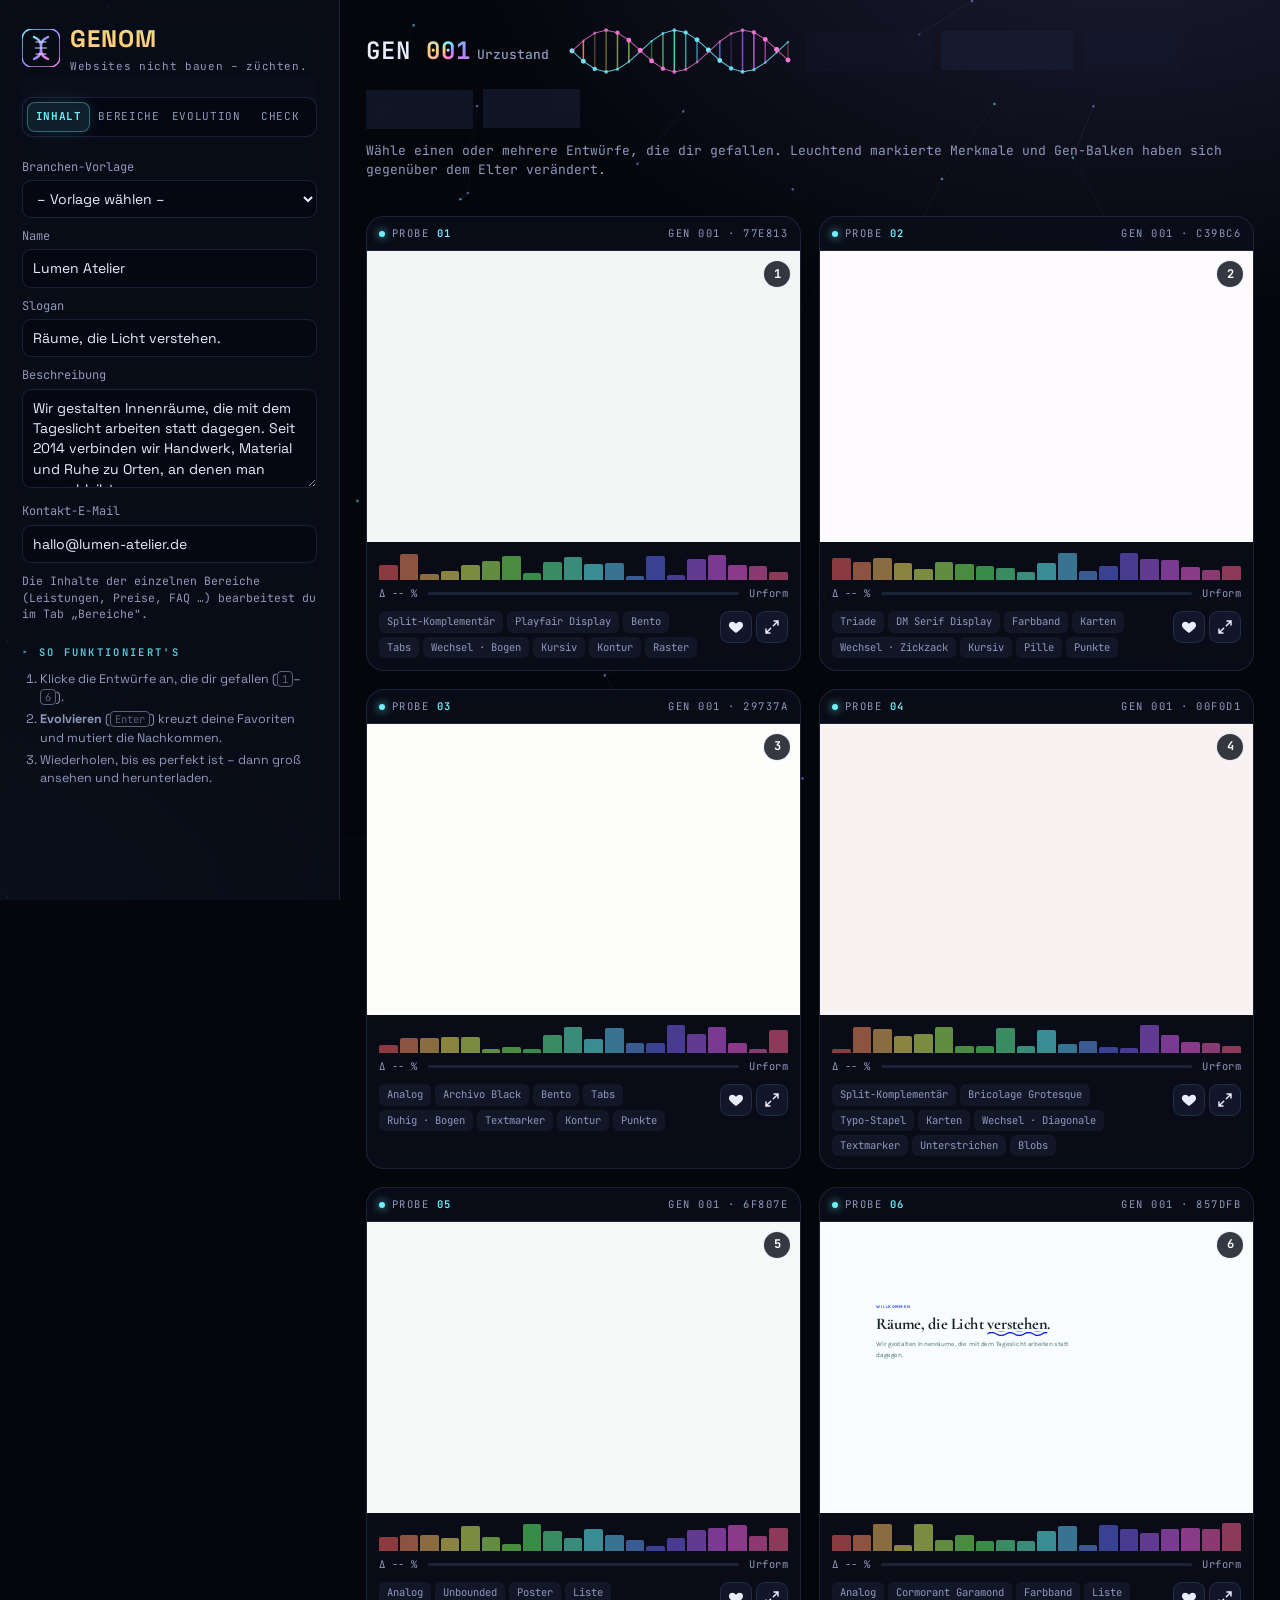
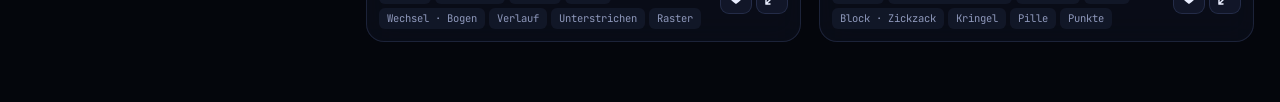
==== genom/index.html @ c1bbad28 "Futuristisches Gen-Labor und Hologramm-Layout - Builder: holografische Akzente, Glas-Flächen, Partik" ====
<!doctype html>
<html lang="de">
<head>
<meta charset="utf-8">
<meta name="viewport" content="width=device-width, initial-scale=1">
<title>Genom Website-Builder</title>
<meta name="description" content="Ein evolutionärer Website-Builder: Wähle aus, was dir gefällt – die nächste Generation entsteht durch Kreuzung und Mutation.">
<style>
  :root {
    --bg: #0e0f12; --panel: #16181d; --panel-2: #1d2027; --line: #2a2e37;
    --text: #eceef2; --muted: #9aa1ad; --accent: #7cf29c; --accent-ink: #0b1a10;
    --danger: #ff7b7b; --radius: 14px; color-scheme: dark;
    font-family: ui-sans-serif, system-ui, -apple-system, "Segoe UI", Roboto, sans-serif;
  }
  * { box-sizing: border-box; }
  html, body { margin: 0; height: 100%; }
  body { background: var(--bg); color: var(--text); font-size: 14px; line-height: 1.45; }
  button, input, textarea, select { font: inherit; color: inherit; }
  button { cursor: pointer; }
  :focus-visible { outline: 2px solid var(--accent); outline-offset: 2px; }

  .app { display: grid; grid-template-columns: 340px 1fr; min-height: 100vh; }
  aside { background: var(--panel); border-right: 1px solid var(--line); padding: 22px; display: flex; flex-direction: column; gap: 22px; position: sticky; top: 0; height: 100vh; overflow-y: auto; }
  main { padding: 22px 26px 60px; min-width: 0; }

  .brand { display: flex; align-items: center; gap: 10px; }
  .brand svg { flex: none; }
  .brand h1 { font-size: 20px; margin: 0; letter-spacing: -0.02em; }
  .brand p { margin: 2px 0 0; color: var(--muted); font-size: 12.5px; }

  .group h2 { font-size: 11px; text-transform: uppercase; letter-spacing: 0.12em; color: var(--muted); margin: 0 0 10px; font-weight: 600; }
  label.field { display: block; margin-bottom: 10px; }
  label.field span { display: block; font-size: 12px; color: var(--muted); margin-bottom: 4px; }
  input[type=text], input[type=email], textarea, select {
    width: 100%; background: var(--panel-2); border: 1px solid var(--line); border-radius: 9px; padding: 8px 10px; outline: none;
  }
  input[type=text]:focus, input[type=email]:focus, textarea:focus { border-color: var(--accent); }
  textarea { resize: vertical; min-height: 64px; }
  .hint { font-size: 11.5px; color: var(--muted); margin: 4px 0 0; }
  .tabs { display: grid; grid-template-columns: repeat(4, 1fr); gap: 4px; background: var(--panel-2); padding: 4px; border-radius: 11px; position: sticky; top: 0; z-index: 2; box-shadow: 0 -22px 0 var(--panel); }
  .tabs button { border: 0; background: transparent; border-radius: 8px; padding: 7px 4px; font-size: 12.5px; color: var(--muted); }
  .tabs button[aria-selected=true] { background: var(--bg); color: var(--text); font-weight: 650; }
  .panel { display: flex; flex-direction: column; gap: 22px; }
  .panel[hidden] { display: none; }
  .switch { display: flex; align-items: center; gap: 9px; cursor: pointer; font-size: 13.5px; }
  .switch input { appearance: none; width: 34px; height: 20px; border-radius: 999px; background: var(--line); position: relative; margin: 0; flex: none; cursor: pointer; transition: background .15s; }
  .switch input::after { content: ""; position: absolute; top: 3px; left: 3px; width: 14px; height: 14px; border-radius: 50%; background: var(--text); transition: transform .15s; }
  .switch input:checked { background: var(--accent); }
  .switch input:checked::after { transform: translateX(14px); background: var(--accent-ink); }
  .switch.big { margin-bottom: 6px; }
  .sec-row { background: var(--panel-2); border: 1px solid var(--line); border-radius: 12px; padding: 10px 12px; margin-bottom: 8px; }
  .sec-row.off { opacity: .6; }
  .sec-row.off .sec-fn, .sec-row.off details { display: none; }
  .sec-top { display: flex; align-items: center; justify-content: space-between; gap: 8px; }
  .sec-top span { font-weight: 600; }
  .sec-move { display: flex; gap: 4px; }
  .mini { width: 26px; height: 26px; border-radius: 7px; border: 1px solid var(--line); background: var(--panel); padding: 0; font-size: 12px; }
  .mini:disabled { opacity: .3; cursor: default; }
  .sec-fn { margin: 6px 0 0; color: var(--muted); font-size: 12px; }
  .sec-row details { margin-top: 8px; }
  .sec-row summary { cursor: pointer; font-size: 12.5px; color: var(--accent); }
  .sec-row textarea { margin-top: 8px; font-size: 12.5px; }
  .upload { position: relative; margin-top: 8px; font-size: 12.5px; }
  .upload input { position: absolute; inset: 0; opacity: 0; cursor: pointer; }
  .thumbs { display: grid; gap: 6px; margin-top: 8px; }
  .thumb { display: grid; grid-template-columns: 44px 1fr 26px; gap: 6px; align-items: center; }
  .thumb img { width: 44px; height: 34px; object-fit: cover; border-radius: 6px; }
  .thumb input { padding: 5px 8px !important; font-size: 12px; }
  .score { display: flex; align-items: center; gap: 12px; }
  .score b { font-size: 26px; letter-spacing: -0.03em; }
  .score .bar { flex: 1; height: 8px; background: var(--line); border-radius: 99px; overflow: hidden; }
  .score .bar i { display: block; height: 100%; background: var(--accent); border-radius: 99px; transition: width .3s; }
  #check ul { list-style: none; padding: 0; margin: 12px 0 0; display: grid; gap: 8px; }
  #check li { display: grid; grid-template-columns: 22px 1fr; gap: 8px; font-size: 12.5px; }
  #check li > span { width: 20px; height: 20px; border-radius: 50%; display: grid; place-items: center; font-weight: 700; font-size: 11px; }
  #check li.ok > span { background: rgba(124,242,156,.15); color: var(--accent); }
  #check li.bad > span { background: rgba(255,123,123,.15); color: var(--danger); }
  #check small { display: block; color: var(--muted); }
  .legal-box[hidden] { display: none; }
  .legal-status { font-size: 12.5px; border-radius: 9px; padding: 7px 10px; margin-bottom: 8px; }
  .legal-status.ok { background: rgba(124,242,156,.12); color: var(--accent); }
  .legal-status.warn { background: rgba(255,123,123,.12); color: var(--danger); }

  .locks { display: flex; flex-wrap: wrap; gap: 6px; }
  .chip-toggle { border: 1px solid var(--line); background: var(--panel-2); border-radius: 999px; padding: 5px 11px; font-size: 12.5px; display: inline-flex; gap: 6px; align-items: center; }
  .chip-toggle[aria-pressed=true] { background: var(--accent); color: var(--accent-ink); border-color: var(--accent); font-weight: 600; }

  .slider { display: flex; align-items: center; gap: 10px; }
  .slider input { flex: 1; accent-color: var(--accent); }
  .slider output { width: 40px; text-align: right; font-variant-numeric: tabular-nums; color: var(--muted); }

  .codebox { display: flex; gap: 6px; }
  .codebox input { font-family: ui-monospace, SFMono-Regular, Menlo, monospace; font-size: 12px; letter-spacing: 0.03em; }

  .btn { border: 1px solid var(--line); background: var(--panel-2); border-radius: 10px; padding: 8px 13px; display: inline-flex; align-items: center; gap: 7px; white-space: nowrap; }
  .btn:hover { border-color: #3a404c; }
  .btn:disabled { opacity: .45; cursor: not-allowed; }
  .btn.primary { background: var(--accent); color: var(--accent-ink); border-color: var(--accent); font-weight: 650; }
  .btn.primary:hover { filter: brightness(1.06); }
  .btn.danger { background: var(--danger); border-color: var(--danger); color: #2a0b0b; font-weight: 650; }
  kbd { font-family: ui-monospace, monospace; font-size: 10.5px; border: 1px solid currentColor; border-radius: 4px; padding: 0 4px; opacity: .6; }

  .toolbar { display: flex; flex-wrap: wrap; align-items: center; gap: 10px; margin-bottom: 14px; }
  .gen { font-size: 26px; font-weight: 700; letter-spacing: -0.03em; margin-right: 6px; }
  .gen small { font-size: 13px; color: var(--muted); font-weight: 500; letter-spacing: 0; margin-left: 6px; }
  .spacer { flex: 1; }
  .status { color: var(--muted); font-size: 13px; min-height: 20px; margin-bottom: 14px; }
  .status b { color: var(--text); }

  .lineage { display: flex; gap: 6px; align-items: center; overflow-x: auto; padding: 4px 2px 10px; margin-bottom: 8px; }
  .lineage .label { color: var(--muted); font-size: 12px; margin-right: 4px; white-space: nowrap; }
  .ancestor { flex: none; width: 34px; height: 34px; border-radius: 9px; border: 1px solid var(--line); padding: 0; position: relative; overflow: hidden; }
  .ancestor i { position: absolute; width: 16px; height: 16px; border-radius: 50%; right: 4px; bottom: 4px; }
  .ancestor span { position: absolute; left: 4px; top: 2px; font-size: 10px; font-weight: 700; }
  .ancestor:hover { transform: translateY(-1px); border-color: var(--accent); }

  .grid { display: grid; grid-template-columns: repeat(auto-fill, minmax(320px, 1fr)); gap: 18px; }
  .card { background: var(--panel); border: 1px solid var(--line); border-radius: var(--radius); overflow: hidden; transition: border-color .15s, box-shadow .15s, transform .15s; position: relative; }
  .card.selected { border-color: var(--accent); box-shadow: 0 0 0 2px var(--accent), 0 12px 30px -12px rgba(124,242,156,.35); }
  .card.elite::after { content: "Elter"; position: absolute; top: 10px; left: 10px; background: rgba(0,0,0,.7); color: #fff; font-size: 11px; padding: 2px 8px; border-radius: 999px; pointer-events: none; }
  .frame { position: relative; overflow: hidden; cursor: pointer; background: #fff; }
  .frame iframe { position: absolute; top: 0; left: 0; border: 0; width: 1280px; height: 860px; transform-origin: 0 0; pointer-events: none; }
  .frame .num { position: absolute; top: 10px; right: 10px; width: 26px; height: 26px; border-radius: 50%; background: rgba(0,0,0,.72); color: #fff; display: grid; place-items: center; font-size: 12px; font-weight: 700; }
  .card.selected .frame .num { background: var(--accent); color: var(--accent-ink); }
  .meta { padding: 10px 12px 12px; display: flex; gap: 8px; align-items: flex-start; }
  .tags { display: flex; flex-wrap: wrap; gap: 4px; flex: 1; }
  .tag { font-size: 11px; color: var(--muted); background: var(--panel-2); border-radius: 6px; padding: 2px 7px; }
  .tag.diff { color: var(--accent); }
  .card-actions { display: flex; gap: 4px; }
  .icon-btn { width: 32px; height: 32px; border-radius: 9px; border: 1px solid var(--line); background: var(--panel-2); display: grid; place-items: center; padding: 0; }
  .icon-btn:hover { border-color: #3a404c; }
  .icon-btn[aria-pressed=true] { background: var(--accent); border-color: var(--accent); color: var(--accent-ink); }

  /* Modal */
  dialog { border: 0; padding: 0; background: transparent; color: var(--text); max-width: none; max-height: none; width: 100vw; height: 100vh; }
  dialog::backdrop { background: rgba(5,6,8,.82); backdrop-filter: blur(4px); }
  .modal { display: flex; flex-direction: column; height: 100%; padding: 16px; gap: 12px; }
  .modal-bar { display: flex; flex-wrap: wrap; gap: 8px; align-items: center; }
  .modal-bar .title { font-weight: 650; margin-right: auto; }
  .modal-bar .title code { font-size: 12px; color: var(--muted); margin-left: 8px; }
  .stage { flex: 1; display: grid; place-items: center; min-height: 0; }
  .stage iframe { border: 0; background: #fff; border-radius: 12px; width: 100%; height: 100%; box-shadow: 0 30px 80px -20px rgba(0,0,0,.6); transition: width .3s; }
  .stage.mobile iframe { width: 390px; max-width: 100%; }
  .seg { display: inline-flex; border: 1px solid var(--line); border-radius: 10px; overflow: hidden; }
  .seg button { border: 0; background: var(--panel-2); padding: 8px 12px; }
  .seg button[aria-pressed=true] { background: var(--text); color: var(--bg); }

  .toast { max-width: calc(100vw - 32px); text-align: center; position: fixed; bottom: 22px; left: 50%; transform: translate(-50%, 20px); background: var(--text); color: var(--bg); padding: 10px 16px; border-radius: 10px; font-weight: 600; opacity: 0; transition: .25s; pointer-events: none; z-index: 99; }
  .toast.show { opacity: 1; transform: translate(-50%, 0); }

  .help { font-size: 12.5px; color: var(--muted); }
  .help ol { padding-left: 18px; margin: 0; }
  .help li { margin-bottom: 4px; }

  @media (max-width: 900px) {
    .app { grid-template-columns: 1fr; }
    aside { position: static; height: auto; border-right: 0; border-bottom: 1px solid var(--line); padding: 16px; }
    main { padding: 16px; }
    .grid { grid-template-columns: 1fr; }
  }
  @media (prefers-reduced-motion: reduce) { * { transition: none !important; } }

  /* ===== Futur-Ebene: das Gen-Labor ===== */
  @property --a { syntax: "<angle>"; inherits: false; initial-value: 0deg; }
  :root {
    --bg: #04060c; --panel: rgba(11,15,28,.74); --panel-2: rgba(26,33,56,.6); --line: rgba(140,168,255,.15);
    --text: #e9eeff; --muted: #8f99bc; --accent: #6ef0ff; --accent-ink: #021018; --danger: #ff6b8b;
    --glow: rgba(110,240,255,.35);
    --holo: conic-gradient(from var(--a), #6ef0ff, #9d8cff, #ff7ad9, #ffd27a, #6ef0ff);
    --mono: "JetBrains Mono", ui-monospace, SFMono-Regular, Menlo, monospace;
    font-family: "Space Grotesk", ui-sans-serif, system-ui, sans-serif;
  }
  @keyframes spinA { to { --a: 360deg; } }
  body { background: radial-gradient(1100px 700px at 88% -12%, rgba(157,140,255,.17), transparent 62%),
                     radial-gradient(900px 640px at -12% 112%, rgba(110,240,255,.11), transparent 60%), var(--bg);
         background-attachment: fixed; }
  #field { position: fixed; inset: 0; width: 100vw; height: 100vh; z-index: 0; pointer-events: none; }
  .app { position: relative; z-index: 1; }
  aside { background: var(--panel); -webkit-backdrop-filter: blur(18px) saturate(1.3); backdrop-filter: blur(18px) saturate(1.3); }
  .brand h1 { font-size: 24px; font-weight: 700; letter-spacing: .04em; text-transform: uppercase; background: var(--holo); -webkit-background-clip: text; background-clip: text; color: transparent; animation: spinA 8s linear infinite; }
  .brand p, .group h2, .hint, .status, label.field span { font-family: var(--mono); }
  .brand p { font-size: 11px; letter-spacing: .06em; }
  .group h2 { letter-spacing: .22em; font-size: 10.5px; color: var(--accent); opacity: .85; }
  .group h2::before { content: "▸ "; opacity: .7; }
  input[type=text], input[type=email], textarea, select { background: rgba(4,8,18,.55); border-color: var(--line); }
  input[type=text]:focus, input[type=email]:focus, textarea:focus, select:focus { border-color: var(--accent); box-shadow: 0 0 0 3px rgba(110,240,255,.14), 0 0 22px -8px var(--glow); }
  .tabs { background: rgba(4,8,18,.6); border: 1px solid var(--line); box-shadow: 0 -22px 0 rgba(11,15,28,.96); }
  .tabs button { font-family: var(--mono); font-size: 11px; letter-spacing: .06em; text-transform: uppercase; }
  .tabs button[aria-selected=true] { background: rgba(110,240,255,.1); color: var(--accent); box-shadow: inset 0 0 0 1px rgba(110,240,255,.35), 0 0 18px -6px var(--glow); }
  .btn { background: var(--panel-2); border-color: var(--line); -webkit-backdrop-filter: blur(8px); backdrop-filter: blur(8px); transition: border-color .2s, box-shadow .2s, transform .2s; }
  .btn:hover { border-color: rgba(110,240,255,.55); box-shadow: 0 0 0 1px rgba(110,240,255,.2), 0 0 26px -8px var(--glow); }
  .btn.primary { background: var(--holo); color: #050816; border-color: transparent; animation: spinA 5s linear infinite; box-shadow: 0 0 34px -8px rgba(157,140,255,.85); }
  .btn.primary:hover { transform: translateY(-1px); filter: none; }
  .btn.primary:disabled { animation: none; background: var(--panel-2); color: var(--muted); box-shadow: none; border-color: var(--line); }
  .switch input:checked { background: var(--accent); box-shadow: 0 0 14px -2px var(--glow); }
  .sec-row, .chip-toggle { background: rgba(26,33,56,.45); }
  .chip-toggle[aria-pressed=true] { box-shadow: 0 0 18px -6px var(--glow); }
  .slider input { accent-color: var(--accent); }

  .gen { font-family: var(--mono); font-weight: 600; font-size: 24px; letter-spacing: .04em; text-transform: uppercase; }
  .gen b { background: var(--holo); -webkit-background-clip: text; background-clip: text; color: transparent; animation: spinA 6s linear infinite; }
  .gen small { font-family: var(--mono); text-transform: none; letter-spacing: 0; }
  .helix { width: 230px; height: 58px; display: block; flex: none; }
  .lineage { background: linear-gradient(var(--line), var(--line)) 0 21px / 100% 1px no-repeat; }
  .lineage .label { font-family: var(--mono); text-transform: uppercase; letter-spacing: .14em; font-size: 10.5px; background: var(--bg); padding-right: 6px; }
  .ancestor { border-radius: 50%; width: 30px; height: 30px; box-shadow: 0 0 0 3px var(--bg), 0 0 0 4px var(--line); }
  .ancestor:hover { box-shadow: 0 0 0 3px var(--bg), 0 0 0 4px var(--accent), 0 0 18px var(--glow); }
  .ancestor span { font-family: var(--mono); }

  .card { background: var(--panel); -webkit-backdrop-filter: blur(14px); backdrop-filter: blur(14px); border-radius: 18px; transition: transform .25s, box-shadow .25s, border-color .25s; overflow: visible; }
  .card:hover { transform: translateY(-3px); border-color: rgba(110,240,255,.3); box-shadow: 0 22px 50px -26px var(--glow); }
  .card.selected { border-color: transparent; box-shadow: 0 0 46px -12px rgba(157,140,255,.75); }
  .card.selected::before { content: ""; position: absolute; inset: -1px; border-radius: inherit; padding: 2px; background: var(--holo);
    -webkit-mask: linear-gradient(#000 0 0) content-box, linear-gradient(#000 0 0); -webkit-mask-composite: xor; mask-composite: exclude;
    animation: spinA 3.5s linear infinite; pointer-events: none; z-index: 4; }
  .card.elite::after { top: 44px; font-family: var(--mono); font-size: 10px; letter-spacing: .12em; text-transform: uppercase; background: rgba(4,8,18,.8); border: 1px solid var(--line); }
  .probe { display: flex; justify-content: space-between; align-items: center; font-family: var(--mono); font-size: 10.5px; letter-spacing: .14em; text-transform: uppercase; color: var(--muted); padding: 9px 12px; border-bottom: 1px solid var(--line); }
  .probe b { color: var(--accent); font-weight: 600; }
  .probe .live-dot { width: 6px; height: 6px; border-radius: 50%; background: var(--accent); display: inline-block; margin-right: 7px; box-shadow: 0 0 8px var(--accent); animation: pulse 2s ease-in-out infinite; }
  @keyframes pulse { 50% { opacity: .25; } }
  .frame .num { font-family: var(--mono); background: rgba(4,8,18,.8); box-shadow: 0 0 0 1px var(--line); }
  .card.selected .frame .num { background: var(--holo); animation: spinA 3s linear infinite; color: #050816; }
  .dna { display: flex; align-items: flex-end; gap: 2px; height: 28px; padding: 0 12px; margin-top: 10px; }
  .dna i { flex: 1; height: calc(14% + var(--v) * 86%); border-radius: 2px 2px 0 0; background: hsl(var(--h) 92% 68%); opacity: .55; transition: height .6s cubic-bezier(.2,.7,.2,1), opacity .3s; }
  .dna i.mut { opacity: 1; box-shadow: 0 0 10px hsl(var(--h) 92% 68%); }
  .card:hover .dna i { opacity: .9; }
  .delta { font-family: var(--mono); font-size: 10.5px; letter-spacing: .04em; color: var(--muted); padding: 6px 12px 0; display: flex; gap: 10px; align-items: center; }
  .delta .m { flex: 1; height: 3px; background: var(--line); border-radius: 2px; overflow: hidden; }
  .delta .m i { display: block; height: 100%; width: var(--w); background: var(--holo); animation: spinA 4s linear infinite; }
  .tag { background: rgba(140,168,255,.07); font-family: var(--mono); font-size: 10.5px; border: 1px solid transparent; }
  .tag.diff { color: var(--accent); background: rgba(110,240,255,.08); border-color: rgba(110,240,255,.3); }
  .icon-btn { background: rgba(26,33,56,.55); }
  .icon-btn[aria-pressed=true] { background: var(--holo); color: #050816; border-color: transparent; animation: spinA 4s linear infinite; }
  .card.scan .frame::after { content: ""; position: absolute; left: 0; right: 0; height: 45%; top: -45%; z-index: 2; pointer-events: none;
    background: linear-gradient(180deg, transparent, rgba(110,240,255,.16) 70%, rgba(190,250,255,.95) 97%, transparent);
    animation: scanline 1.15s cubic-bezier(.55,0,.3,1) both; animation-delay: var(--d, 0s); }
  .card.scan .frame iframe { animation: materialize 1.15s ease both; animation-delay: var(--d, 0s); }
  @keyframes scanline { to { top: 100%; } }
  @keyframes materialize { from { filter: blur(10px) saturate(0) brightness(1.8) hue-rotate(60deg); opacity: .15; } }
  dialog::backdrop { background: rgba(2,4,10,.82); -webkit-backdrop-filter: blur(10px); backdrop-filter: blur(10px); }
  .modal-bar .title { font-family: var(--mono); text-transform: uppercase; letter-spacing: .1em; font-size: 12.5px; }
  .stage iframe { box-shadow: 0 0 0 1px var(--line), 0 40px 120px -30px rgba(157,140,255,.55); }
  .legal-status.ok, #check li.ok > span { background: rgba(110,240,255,.1); color: var(--accent); }
  .legal-status.warn, #check li.bad > span { background: rgba(255,107,139,.12); color: var(--danger); }
  .score b { font-family: var(--mono); }
  .score .bar i { background: var(--holo); animation: spinA 4s linear infinite; }
  .toast { background: rgba(10,14,26,.92); color: var(--text); border: 1px solid rgba(110,240,255,.35); box-shadow: 0 0 30px -8px var(--glow); font-family: var(--mono); font-size: 12.5px; font-weight: 500; }
  kbd { font-family: var(--mono); }
  @media (max-width: 900px) { .helix { display: none; } }
  @media (prefers-reduced-motion: reduce) { *, *::before, *::after { animation: none !important; } }
</style>
<link rel="preconnect" href="https://fonts.googleapis.com"><link rel="preconnect" href="https://fonts.gstatic.com" crossorigin>
<link rel="stylesheet" href="https://fonts.googleapis.com/css2?family=JetBrains+Mono:wght@400;600&family=Space+Grotesk:wght@400;500;600;700&display=swap">
</head>
<body>
<canvas id="field" aria-hidden="true"></canvas>
<div class="app">
  <aside>
    <div class="brand">
      <svg width="38" height="38" viewBox="0 0 38 38" aria-hidden="true">
        <defs><linearGradient id="lg" x1="0" y1="0" x2="1" y2="1"><stop offset="0" stop-color="#6ef0ff"/><stop offset=".5" stop-color="#9d8cff"/><stop offset="1" stop-color="#ff7ad9"/></linearGradient></defs>
        <rect width="38" height="38" rx="10" fill="#070b16" stroke="url(#lg)" stroke-width="1.5"/>
        <path d="M12 8c14 6 0 16 14 22M26 8c-14 6 0 16-14 22" stroke="url(#lg)" stroke-width="2.4" fill="none" stroke-linecap="round"/>
        <path d="M14 13h10M13.5 19h11M14 25h10" stroke="#e9eeff" stroke-opacity=".6" stroke-width="1.4" stroke-linecap="round"/>
      </svg>
      <div><h1>Genom</h1><p>Websites nicht bauen – züchten.</p></div>
    </div>

    <div class="tabs" id="tabs" role="tablist" aria-label="Einstellungen">
      <button role="tab" data-tab="inhalt" id="tab-inhalt" aria-controls="panel-inhalt">Inhalt</button>
      <button role="tab" data-tab="bereiche" id="tab-bereiche" aria-controls="panel-bereiche">Bereiche</button>
      <button role="tab" data-tab="evolution" id="tab-evolution" aria-controls="panel-evolution">Evolution</button>
      <button role="tab" data-tab="check" id="tab-check" aria-controls="panel-check">Check</button>
    </div>

    <section class="panel" role="tabpanel" id="panel-inhalt" aria-labelledby="tab-inhalt">
      <div class="group">
        <label class="field"><span>Branchen-Vorlage</span><select id="preset"><option value="">– Vorlage wählen –</option></select></label>
        <label class="field"><span>Name</span><input type="text" id="c-name"></label>
        <label class="field"><span>Slogan</span><input type="text" id="c-tagline"></label>
        <label class="field"><span>Beschreibung</span><textarea id="c-about" rows="4"></textarea></label>
        <label class="field"><span>Kontakt-E-Mail</span><input type="email" id="c-email"></label>
        <p class="hint">Die Inhalte der einzelnen Bereiche (Leistungen, Preise, FAQ …) bearbeitest du im Tab „Bereiche".</p>
      </div>
      <div class="group help">
        <h2>So funktioniert's</h2>
        <ol>
          <li>Klicke die Entwürfe an, die dir gefallen (<kbd>1</kbd>–<kbd>6</kbd>).</li>
          <li><b>Evolvieren</b> (<kbd>Enter</kbd>) kreuzt deine Favoriten und mutiert die Nachkommen.</li>
          <li>Wiederholen, bis es perfekt ist – dann groß ansehen und herunterladen.</li>
        </ol>
      </div>
    </section>

    <section class="panel" role="tabpanel" id="panel-bereiche" aria-labelledby="tab-bereiche" hidden>
      <p class="hint" style="margin:0 0 12px">Jeder Bereich kann etwas anderes. Schalte ihn ein, ändere die Reihenfolge und bearbeite den Inhalt.</p>
      <div id="sections"></div>
    </section>

    <section class="panel" role="tabpanel" id="panel-evolution" aria-labelledby="tab-evolution" hidden>
      <div class="group">
        <h2>Gene sperren</h2>
        <div class="locks" id="locks"></div>
        <p class="hint">Gesperrte Gene werden unverändert vom ersten Favoriten vererbt.</p>
      </div>
      <div class="group">
        <h2>Mutationsrate</h2>
        <div class="slider"><input type="range" id="rate" min="0.05" max="0.9" step="0.05" value="0.3" aria-label="Mutationsrate"><output id="rate-out">30%</output></div>
        <p class="hint">Niedrig = Feinschliff, hoch = wilde Experimente.</p>
      </div>
      <div class="group">
        <h2>Genom-Code</h2>
        <div class="codebox">
          <input type="text" id="code-in" placeholder="Genom-Code einfügen" spellcheck="false" aria-label="Genom-Code">
          <button class="btn" id="code-load">Laden</button>
        </div>
        <p class="hint">Jedes Design hat einen eindeutigen Code – teile ihn, und andere züchten von dort weiter.</p>
      </div>
    </section>

    <section class="panel" role="tabpanel" id="panel-check" aria-labelledby="tab-check" hidden>
      <div class="group">
        <h2>Website-Check</h2>
        <div id="check"></div>
      </div>
      <div class="group">
        <h2>Impressum &amp; Datenschutz</h2>
        <label class="switch big"><input type="checkbox" id="c-private"><span>Privates Projekt (ohne Impressum)</span></label>
        <p class="hint">Für Übungs-, Test- oder rein private Seiten. Impressum und Datenschutz werden dann nicht auf die Seite gesetzt.</p>
        <div class="legal-status" id="legal-status" role="status"></div>
        <div class="legal-box" id="legal-box">
          <label class="field"><span>Anbieter: Name bzw. Firma mit Rechtsform *</span><input type="text" id="l-name" placeholder="z. B. Lumen Atelier GmbH"></label>
          <label class="field"><span>Anschrift *</span><textarea id="l-address" rows="2" placeholder="Straße Nr.&#10;PLZ Ort"></textarea></label>
          <label class="field"><span>Vertreten durch (bei Firmen)</span><input type="text" id="l-rep" placeholder="z. B. Geschäftsführerin Anna Beispiel"></label>
          <label class="field"><span>Telefon</span><input type="text" id="l-phone"></label>
          <label class="field"><span>Registereintrag</span><input type="text" id="l-register" placeholder="z. B. Amtsgericht München, HRB 123456"></label>
          <label class="field"><span>USt-IdNr.</span><input type="text" id="l-vat" placeholder="z. B. DE123456789"></label>
          <label class="field"><span>Hosting-Anbieter</span><input type="text" id="l-host" placeholder="z. B. Netlify, Inc."></label>
          <p class="hint">Vorlage für eine einfache Website ohne Cookies und Tracking – keine Rechtsberatung.</p>
        </div>
      </div>
    </section>
  </aside>

  <main>
    <div class="toolbar">
      <div class="gen" id="gen-label">Generation 1</div>
      <canvas class="helix" id="helix" width="460" height="116" aria-hidden="true"></canvas>
      <button class="btn primary" id="evolve">Evolvieren <kbd>↵</kbd></button>
      <button class="btn" id="reroll">Neu würfeln <kbd>R</kbd></button>
      <button class="btn" id="undo">Zurück <kbd>Z</kbd></button>
      <span class="spacer"></span>
      <button class="btn" id="reset" title="Alles zurücksetzen und bei Generation 1 beginnen">Neu starten</button>
      <button class="btn" id="share">Link teilen</button>
    </div>
    <div class="status" id="status"></div>
    <div class="lineage" id="lineage" aria-label="Ahnenreihe"></div>
    <div class="grid" id="grid"></div>
  </main>
</div>

<dialog id="modal" aria-label="Vorschau">
  <div class="modal">
    <div class="modal-bar">
      <div class="title">Vorschau <code id="m-code"></code></div>
      <div class="seg" role="group" aria-label="Gerät">
        <button id="m-desktop" aria-pressed="true">Desktop</button>
        <button id="m-mobile" aria-pressed="false">Mobil</button>
      </div>
      <button class="btn" id="m-select">Als Favorit wählen</button>
      <button class="btn" id="m-copy">HTML kopieren</button>
      <button class="btn primary" id="m-export">Herunterladen</button>
      <button class="btn" id="m-close" aria-label="Schließen">✕</button>
    </div>
    <div class="stage" id="m-stage"><iframe id="m-frame" title="Website-Vorschau"></iframe></div>
  </div>
</dialog>
<div class="toast" id="toast" role="status" aria-live="polite"></div>

<script>
"use strict";

/* =========================================================================
   1. Zufall – deterministisch & reproduzierbar
   ========================================================================= */
function mulberry32(a) {
  return function () {
    a |= 0; a = (a + 0x6D2B79F5) | 0;
    let t = Math.imul(a ^ (a >>> 15), 1 | a);
    t = (t + Math.imul(t ^ (t >>> 7), 61 | t)) ^ t;
    return ((t ^ (t >>> 14)) >>> 0) / 4294967296;
  };
}
let rng = mulberry32((Date.now() ^ (Math.random() * 1e9)) >>> 0);
const gauss = () => { let u = 0, v = 0; while (!u) u = rng(); while (!v) v = rng(); return Math.sqrt(-2 * Math.log(u)) * Math.cos(2 * Math.PI * v); };
const hashGenes = g => g.reduce((h, x) => Math.imul(h ^ x, 16777619) >>> 0, 2166136261);

/* =========================================================================
   2. Das Genom – 16 Gene, je ein Byte (0–255)
   ========================================================================= */
const GENES = ["hue", "harmony", "saturation", "mode", "fonts", "scale", "radius", "density",
               "hero", "features", "button", "deco", "nav", "weight", "shift", "width",
               "divider", "headline", "rhythm", "motion"];
const G = Object.fromEntries(GENES.map((n, i) => [n, i]));
const GROUPS = [
  { id: "farbe",  label: "Farben",  genes: ["hue", "harmony", "saturation", "mode", "shift"] },
  { id: "schrift",label: "Schrift", genes: ["fonts", "scale", "weight", "headline"] },
  { id: "form",   label: "Form",    genes: ["radius", "density", "button", "width"] },
  { id: "layout", label: "Layout",  genes: ["hero", "features", "nav", "rhythm"] },
  { id: "deko",   label: "Deko",    genes: ["deco", "divider", "motion"] },
];
const CIRCULAR = new Set([G.hue]);
const randomGenome = () => GENES.map(() => Math.floor(rng() * 256));
const pick = (list, byte) => list[Math.min(list.length - 1, Math.floor(byte / 256 * list.length))];
const toCode = g => g.map(x => x.toString(16).padStart(2, "0")).join("");
/** Ältere Genome (16 Gene) bekommen für die neuen Gene neutrale Werte. */
const padGenome = g => g.length < GENES.length ? g.concat(Array(GENES.length - g.length).fill(0)) : g;
const fromCode = s => {
  s = String(s).trim().toLowerCase().replace(/^#/, "");
  if (!/^[0-9a-f]{32}([0-9a-f]{8})?$/.test(s)) return null;
  return padGenome(s.match(/../g).map(h => parseInt(h, 16)));
};

/* =========================================================================
   3. Farbe – mit garantiertem WCAG-Kontrast
   ========================================================================= */
function hslToRgb(h, s, l) {
  h = ((h % 360) + 360) % 360; s /= 100; l /= 100;
  const k = n => (n + h / 30) % 12, a = s * Math.min(l, 1 - l);
  const f = n => l - a * Math.max(-1, Math.min(k(n) - 3, Math.min(9 - k(n), 1)));
  return [f(0), f(8), f(4)].map(x => Math.round(x * 255));
}
const hex = rgb => "#" + rgb.map(x => x.toString(16).padStart(2, "0")).join("");
function lum([r, g, b]) {
  const c = v => { v /= 255; return v <= 0.03928 ? v / 12.92 : ((v + 0.055) / 1.055) ** 2.4; };
  return 0.2126 * c(r) + 0.7152 * c(g) + 0.0722 * c(b);
}
const contrast = (a, b) => { const x = lum(a), y = lum(b); return (Math.max(x, y) + 0.05) / (Math.min(x, y) + 0.05); };
/** Verschiebt die Helligkeit, bis der Kontrast gegen `against` mindestens `min` beträgt. */
function ensure(h, s, l, against, min) {
  const dir = lum(against) > 0.18 ? -1 : 1;
  for (let i = 0; i < 100; i++) {
    const rgb = hslToRgb(h, s, l);
    if (contrast(rgb, against) >= min || l <= 0 || l >= 100) return { rgb, l };
    l += dir;
  }
  return { rgb: hslToRgb(h, s, l), l };
}

/* =========================================================================
   4. Typografie
   ========================================================================= */
const FONTS = [
  { d: "Fraunces", dq: "Fraunces:wght@400;700;900", dw: [400, 700, 900], b: "Inter", bq: "Inter:wght@400;600", serif: true },
  { d: "Space Grotesk", dq: "Space+Grotesk:wght@400;700", dw: [400, 700], b: "Inter", bq: "Inter:wght@400;600" },
  { d: "DM Serif Display", dq: "DM+Serif+Display", dw: [400], b: "DM Sans", bq: "DM+Sans:wght@400;600", serif: true },
  { d: "Syne", dq: "Syne:wght@400;700;800", dw: [400, 700, 800], b: "Manrope", bq: "Manrope:wght@400;600" },
  { d: "Playfair Display", dq: "Playfair+Display:wght@400;700;900", dw: [400, 700, 900], b: "Source Sans 3", bq: "Source+Sans+3:wght@400;600", serif: true },
  { d: "Archivo Black", dq: "Archivo+Black", dw: [400], b: "Archivo", bq: "Archivo:wght@400;600" },
  { d: "Bricolage Grotesque", dq: "Bricolage+Grotesque:wght@400;700;800", dw: [400, 700, 800], b: "Figtree", bq: "Figtree:wght@400;600" },
  { d: "Instrument Serif", dq: "Instrument+Serif", dw: [400], b: "Inter Tight", bq: "Inter+Tight:wght@400;600", serif: true },
  { d: "Unbounded", dq: "Unbounded:wght@400;700;900", dw: [400, 700, 900], b: "Outfit", bq: "Outfit:wght@400;600" },
  { d: "Cormorant Garamond", dq: "Cormorant+Garamond:wght@400;700", dw: [400, 700], b: "Karla", bq: "Karla:wght@400;600", serif: true },
];

/* =========================================================================
   5. Dekodierung: Genom → Phänotyp (konkrete Design-Entscheidungen)
   ========================================================================= */
const HARMONIES = [["Monochrom", 0], ["Komplementär", 180], ["Analog", 38], ["Triade", 120], ["Split-Komplementär", 150]];
const HEROES = ["Zentriert", "Geteilt", "Riesentitel", "Farbband", "Magazin", "Bento", "Poster", "Laufband", "Typo-Stapel", "Hologramm"];
const FEATS = ["Karten", "Liste", "Zickzack", "Bento", "Tabs"];
const DIVIDERS = ["Linie", "Welle", "Diagonale", "Zickzack", "Bogen"];
const HEADLINES = ["Schlicht", "Textmarker", "Kursiv", "Kontur", "Kringel", "Verlauf"];
const RHYTHMS = ["Ruhig", "Wechsel", "Kontrast", "Block"];
const MOTIONS = ["Aufsteigen", "Einblenden", "Seitlich", "Zoom", "Vorhang"];
const idx = (list, byte) => Math.min(list.length - 1, Math.floor(byte / 256 * list.length));
const BUTTONS = ["Gefüllt", "Kontur", "Pille", "Unterstrichen"];
const DECOS = ["Ohne", "Blobs", "Raster", "Verlauf", "Punkte"];
const NAVS = ["Klassisch", "Zentriert", "Minimal"];

function decode(g) {
  const u = i => g[i] / 255;
  const hue = u(G.hue) * 360;
  const [harmonyName, offset] = pick(HARMONIES, g[G.harmony]);
  const aHue = hue + offset + (u(G.shift) - 0.5) * 30;
  const sat = 18 + u(G.saturation) * 72;
  const dark = g[G.mode] > 168;

  const bgL = dark ? 7 + u(G.shift) * 5 : 96 + u(G.shift) * 3;
  const bg = hslToRgb(hue, sat * (dark ? 0.35 : 0.45), bgL);
  const surface = hslToRgb(hue, sat * (dark ? 0.35 : 0.5), dark ? bgL + 6 : bgL - 5);
  const text = ensure(hue, Math.min(sat, 30), dark ? 93 : 11, bg, 12).rgb;
  const muted = ensure(hue, Math.min(sat, 22), dark ? 72 : 40, surface, 4.6).rgb;
  // Akzent: UI-Kontrast ≥ 3:1 gegen Hintergrund
  let acc = ensure(aHue, Math.max(sat, 45), dark ? 62 : 48, bg, 3.1);
  // Schrift auf Akzent ≥ 4.5:1 – Weiß oder Fast-Schwarz, notfalls Akzent nachdunkeln
  const ink = dark ? hslToRgb(hue, 30, 8) : [255, 255, 255];
  const white = [255, 255, 255], black = hslToRgb(hue, 30, 8);
  let onAccent = contrast(acc.rgb, white) >= contrast(acc.rgb, black) ? white : black;
  for (let l = acc.l; contrast(acc.rgb, onAccent) < 4.5 && l > 0 && l < 100; ) {
    l += onAccent === white ? -1 : 1; acc = { rgb: hslToRgb(aHue, Math.max(sat, 45), l), l };
  }
  const accentText = ensure(aHue, Math.max(sat, 45), acc.l, bg, 4.6).rgb; // Akzent als Fließtext
  const line = hslToRgb(hue, sat * 0.3, dark ? bgL + 14 : bgL - 13);
  const tint = hslToRgb(aHue, Math.max(sat, 40), dark ? 22 : 88);
  // Invertierte Palette für Kontrast-Bänder (Hintergrund = Textfarbe)
  const invSurface = hslToRgb(hue, Math.min(sat, 30), dark ? 84 : 17);
  const invMuted = ensure(hue, Math.min(sat, 22), dark ? 36 : 72, invSurface, 4.6).rgb;
  const invAt = ensure(aHue, Math.max(sat, 45), acc.l, text, 4.6).rgb;
  const invLine = hslToRgb(hue, sat * 0.3, dark ? 76 : 26);
  const invTint = hslToRgb(aHue, Math.max(sat, 40), dark ? 80 : 24);

  const font = pick(FONTS, g[G.fonts]);
  const weight = font.dw[Math.min(font.dw.length - 1, Math.floor(u(G.weight) * font.dw.length))];
  const ratio = 1.18 + u(G.scale) * 0.42;
  const radius = Math.round(Math.pow(u(G.radius), 1.4) * 30);

  return {
    harmonyName, dark, font, weight, ratio, radius,
    tracking: font.serif ? -0.01 : -0.035 + u(G.weight) * 0.03,
    pad: Math.round(56 + u(G.density) * 80),
    maxw: Math.round(940 + u(G.width) * 300),
    hero: idx(HEROES, g[G.hero]),
    feats: idx(FEATS, g[G.features]),
    divider: idx(DIVIDERS, g[G.divider]),
    headline: idx(HEADLINES, g[G.headline]),
    rhythm: idx(RHYTHMS, g[G.rhythm]),
    motion: idx(MOTIONS, g[G.motion]),
    button: g[G.button] >> 6,
    deco: Math.min(4, Math.floor(g[G.deco] / 256 * 5)),
    nav: Math.min(2, Math.floor(g[G.nav] / 256 * 3)),
    c: { bg: hex(bg), surface: hex(surface), text: hex(text), muted: hex(muted), accent: hex(acc.rgb),
         onAccent: hex(onAccent), accentText: hex(accentText), line: hex(line), tint: hex(tint), ink: hex(ink) },
    inv: { surface: hex(invSurface), muted: hex(invMuted), at: hex(invAt), line: hex(invLine), tint: hex(invTint) },
  };
}

function describe(g) {
  const d = decode(g);
  return {
    farbe: `${d.harmonyName}${d.dark ? " · Dunkel" : ""}`,
    schrift: d.font.d,
    layout: HEROES[d.hero],
    leistungen: FEATS[d.feats],
    rhythmus: `${RHYTHMS[d.rhythm]} · ${DIVIDERS[d.divider]}`,
    titel: HEADLINES[d.headline],
    form: BUTTONS[d.button],
    deko: DECOS[d.deco],
  };
}

/* =========================================================================
   6. Generative Illustration – jedes Genom bekommt ein eigenes Kunstwerk
   ========================================================================= */
function artwork(g, d, salt = 0, w = 600, h = 480) {
  const r = mulberry32(hashGenes(g) + salt * 7919);
  const cols = 4, rows = 3, cw = w / cols, ch = h / rows;
  const palette = [d.c.accent, d.c.text, d.c.tint, d.c.accent, d.c.bg];
  let s = `<svg viewBox="0 0 ${w} ${h}" xmlns="http://www.w3.org/2000/svg" role="img" aria-label="Abstrakte Illustration" preserveAspectRatio="xMidYMid slice"><rect width="${w}" height="${h}" fill="${d.c.surface}"/>`;
  for (let y = 0; y < rows; y++) for (let x = 0; x < cols; x++) {
    if (r() < 0.28) continue;
    const X = x * cw, Y = y * ch, f = palette[Math.floor(r() * palette.length)], t = Math.floor(r() * 5);
    const rot = Math.floor(r() * 4) * 90, cx = X + cw / 2, cy = Y + ch / 2;
    if (t === 0) s += `<circle cx="${cx}" cy="${cy}" r="${Math.min(cw, ch) * 0.42}" fill="${f}"/>`;
    else if (t === 1) s += `<path d="M${X} ${Y + ch}A${cw} ${ch} 0 0 1 ${X + cw} ${Y}L${X + cw} ${Y + ch}Z" fill="${f}" transform="rotate(${rot} ${cx} ${cy})"/>`;
    else if (t === 2) s += `<rect x="${X + cw * 0.12}" y="${Y + ch * 0.12}" width="${cw * 0.76}" height="${ch * 0.76}" rx="${d.radius}" fill="${f}"/>`;
    else if (t === 3) { for (let i = 0; i < 4; i++) s += `<rect x="${X}" y="${Y + i * ch / 4}" width="${cw}" height="${ch / 9}" fill="${f}" transform="rotate(${rot} ${cx} ${cy})"/>`; }
    else s += `<path d="M${X} ${Y}L${X + cw} ${Y}L${X} ${Y + ch}Z" fill="${f}" transform="rotate(${rot} ${cx} ${cy})"/>`;
  }
  return s + `</svg>`;
}

/* =========================================================================
   7. Renderer: Phänotyp + Inhalt → vollständige, eigenständige HTML-Seite
   ========================================================================= */
const esc = s => String(s ?? "").replace(/[&<>"']/g, ch => ({ "&": "&amp;", "<": "&lt;", ">": "&gt;", '"': "&quot;", "'": "&#39;" }[ch]));

function parseFeatures(txt) {
  const items = String(txt).split("\n").map(l => l.trim()).filter(Boolean).slice(0, 6).map(l => {
    const i = l.indexOf(":");
    return i > 0 ? { t: l.slice(0, i).trim(), d: l.slice(i + 1).trim() } : { t: l, d: "" };
  });
  return items.length ? items : [{ t: "Leistung", d: "Beschreibe hier, was du anbietest." }];
}

/* ---- Impressum (§ 5 DDG) & Datenschutzerklärung (DSGVO) ---- */
const LEGAL_REQUIRED = { legalName: "Anbieter (Name/Firma)", legalAddress: "Anschrift" };
const missingLegal = content => Object.entries(LEGAL_REQUIRED).filter(([k]) => !String(content[k] || "").trim()).map(([, l]) => l);

function legalHtml(content, hasForm = false) {
  const v = (k, label) => String(content[k] || "").trim()
    ? esc(content[k].trim()).replace(/\n/g, "<br>")
    : `<span class="missing">[${label} fehlt]</span>`;
  const opt = (k, prefix) => String(content[k] || "").trim() ? `<p>${prefix}${esc(content[k].trim()).replace(/\n/g, "<br>")}</p>` : "";
  const email = esc(content.email || "");
  const host = String(content.host || "").trim();
  const now = new Date().toLocaleDateString("de-DE", { month: "long", year: "numeric" });
  return `<section class="legal" id="impressum"><div class="wrap cols">
<h2>Impressum</h2>
<div>
<p><strong>Angaben gemäß § 5 DDG</strong><br>${v("legalName", "Name/Firma")}<br>${v("legalAddress", "Anschrift")}</p>
${opt("legalRep", "Vertreten durch: ")}
<h3>Kontakt</h3>
<p>${String(content.legalPhone || "").trim() ? `Telefon: ${esc(content.legalPhone.trim())}<br>` : ""}E-Mail: <a href="mailto:${email}">${email}</a></p>
${opt("legalRegister", "Registereintrag: ")}
${opt("legalVat", "Umsatzsteuer-Identifikationsnummer gemäß § 27a UStG: ")}
</div>
</div></section>
<section class="legal" id="datenschutz"><div class="wrap cols">
<h2>Datenschutz&shy;erklärung</h2>
<div>
<h3>1. Verantwortlicher</h3>
<p>${v("legalName", "Name/Firma")}<br>${v("legalAddress", "Anschrift")}<br>E-Mail: <a href="mailto:${email}">${email}</a></p>
<h3>2. Hosting und Server-Logfiles</h3>
<p>Diese Website wird ${host ? `bei ${esc(host)}` : "bei einem externen Dienstleister"} gehostet. Beim Aufruf der Seite werden technisch notwendige Daten in Server-Logfiles erfasst, insbesondere IP-Adresse, Datum und Uhrzeit des Zugriffs, aufgerufene Seite sowie Browser und Betriebssystem. Rechtsgrundlage ist Art. 6 Abs. 1 lit. f DSGVO; unser berechtigtes Interesse liegt im sicheren und stabilen Betrieb der Website.</p>
<h3>3. Keine Cookies, kein Tracking, keine Drittanbieter</h3>
<p>Diese Website setzt keine Cookies, verwendet keine Analyse- oder Tracking-Werkzeuge und lädt keine Inhalte von Drittanbietern. Die verwendeten Schriftarten sind direkt in die Seite eingebettet; beim Aufruf wird keine Verbindung zu Servern Dritter (z. B. Google) hergestellt.</p>
<h3>4. Kontakt per E-Mail${hasForm ? " und Kontaktformular" : ""}</h3>
${hasForm ? "<p>Das Kontaktformular sendet keine Daten an unseren Server. Es öffnet lediglich Ihr eigenes E-Mail-Programm mit einer vorausgefüllten Nachricht, die Sie selbst absenden.</p>" : ""}
<p>Wenn Sie uns per E-Mail kontaktieren, verarbeiten wir Ihre Angaben zur Bearbeitung Ihrer Anfrage. Rechtsgrundlage ist Art. 6 Abs. 1 lit. b DSGVO, sofern Ihre Anfrage mit einem Vertrag zusammenhängt, ansonsten Art. 6 Abs. 1 lit. f DSGVO. Wir löschen die Daten, sobald sie nicht mehr erforderlich sind und keine gesetzlichen Aufbewahrungspflichten entgegenstehen.</p>
<h3>5. Ihre Rechte</h3>
<p>Sie haben das Recht auf Auskunft (Art. 15 DSGVO), Berichtigung (Art. 16), Löschung (Art. 17), Einschränkung der Verarbeitung (Art. 18), Datenübertragbarkeit (Art. 20) und Widerspruch (Art. 21). Zudem können Sie sich bei einer Datenschutz-Aufsichtsbehörde beschweren (Art. 77 DSGVO).</p>
<p>Stand: ${now}</p>
</div>
</div></section>`;
}

/* =========================================================================
   7b. Bereiche – jeder Bereich kann etwas anderes
   ========================================================================= */
const SECTIONS = [
  { id: "leistungen", label: "Leistungen", nav: "Leistungen", on: true, field: "features", fn: "Karten, Liste oder Zickzack mit Illustrationen – das Genom entscheidet.", hint: "Eine pro Zeile: „Titel: Text“" },
  { id: "zahlen", label: "Zahlen & Fakten", nav: null, on: true, field: "stats", fn: "Die Zahlen zählen hoch, sobald man hinscrollt.", hint: "Eine pro Zeile: „Zahl | Beschriftung“, z. B. „1.200+ | Kunden“" },
  { id: "galerie", label: "Galerie", nav: "Galerie", on: false, field: null, fn: "Eigene Bilder; ein Klick öffnet die Großansicht, Pfeiltasten blättern.", hint: "" },
  { id: "ueber", label: "Über uns", nav: "Über uns", on: true, field: null, fn: "Deine Beschreibung als großes Zitat (Text im Tab „Inhalt“).", hint: "" },
  { id: "preise", label: "Preise", nav: "Preise", on: true, field: "prices", fn: "„Anfragen“ füllt das Kontaktformular automatisch mit dem Paket aus.", hint: "„Name | Preis | Merkmal, Merkmal“ – ein * am Anfang hebt das Paket hervor" },
  { id: "stimmen", label: "Kundenstimmen", nav: null, on: true, field: "testimonials", fn: "Karussell zum Wischen und Blättern.", hint: "„Zitat — Name, Rolle“" },
  { id: "faq", label: "FAQ", nav: "FAQ", on: true, field: "faq", fn: "Fragen klappen auf – funktioniert sogar ohne JavaScript.", hint: "Eine pro Zeile: „Frage? Antwort“" },
  { id: "zeiten", label: "Öffnungszeiten", nav: null, on: false, field: "hours", fn: "Zeigt Besuchern live „Jetzt geöffnet“ oder wann wieder offen ist.", hint: "„Mo–Fr: 08:00–18:00“, „Sa: 09:00–14:00“, „So: geschlossen“ – mehrere Zeiten mit Komma" },
  { id: "kontakt", label: "Kontakt", nav: "Kontakt", on: true, field: null, fn: "Formular öffnet das E-Mail-Programm mit fertiger Nachricht – ganz ohne Server.", hint: "" },
];
const SECTION_BY_ID = Object.fromEntries(SECTIONS.map(s => [s.id, s]));
function getSections(content) {
  const seen = new Set(), out = [];
  for (const s of Array.isArray(content.sections) ? content.sections : []) {
    if (s && SECTION_BY_ID[s.id] && !seen.has(s.id)) { seen.add(s.id); out.push({ id: s.id, on: !!s.on }); }
  }
  for (const s of SECTIONS) if (!seen.has(s.id)) out.push({ id: s.id, on: s.on });
  return out;
}
const lines = txt => String(txt || "").split("\n").map(l => l.trim()).filter(Boolean);
const firstSentence = txt => (String(txt || "").split(/(?<=[.!?])\s/)[0] || "").trim();
function metaDescription(content) {
  const s = [content.tagline, firstSentence(content.about)].filter(Boolean).join(" – ");
  return s.length > 160 ? s.slice(0, 157).replace(/\s+\S*$/, "") + " …" : s;
}
function parseStat(raw) {
  const [v = "", label = ""] = raw.split("|").map(x => x.trim());
  const m = v.match(/^(\D*?)(\d{1,3}(?:\.\d{3})+|\d+)(?:,(\d+))?(.*)$/);
  if (!m) return { text: v, label };
  const dec = m[3] ? m[3].length : 0;
  return { text: v, label, pre: m[1], suf: m[4], dec, to: parseFloat(m[2].replace(/\./g, "") + (m[3] ? "." + m[3] : "")) };
}
const DAYS = ["mo", "di", "mi", "do", "fr", "sa", "so"];
/** „Mo–Fr: 08:00–12:00, 14:00–18:00“ → { label, times, days:[0..4], ranges:[[480,720],…] } */
function parseHours(txt) {
  const schedule = [[], [], [], [], [], [], []], rows = [];
  for (const l of lines(txt)) {
    const m = l.match(/^(.+?):\s+(.*)$/);
    if (!m) continue;
    const days = [];
    for (const part of m[1].toLowerCase().split(/[,&+]|\sund\s/)) {
      const ds = (part.match(/(mo|di|mi|do|fr|sa|so)/g) || []).map(x => DAYS.indexOf(x));
      if (ds.length >= 2 && /[–\-—]|bis/.test(part)) { for (let i = ds[0]; ; i = (i + 1) % 7) { days.push(i); if (i === ds[1]) break; } }
      else days.push(...ds);
    }
    const ranges = [...m[2].matchAll(/(\d{1,2})[:.](\d{2})\s*(?:[–\-—]|bis)\s*(\d{1,2})[:.](\d{2})/g)].map(r => {
      const s = +r[1] * 60 + +r[2]; let e = +r[3] * 60 + +r[4]; if (e <= s) e += 1440; return [s, e];
    });
    for (const dIdx of new Set(days)) schedule[dIdx].push(...ranges);
    rows.push({ label: m[1], times: m[2], days: [...new Set(days)] });
  }
  return { schedule, rows };
}

const SECTION_RENDER = {
  leistungen({ g, d, content }) {
    const items = parseFeatures(content.features).map((x, i) => {
      if (d.feats === 0) return `<article class="fcard"><span class="ico">${String(i + 1).padStart(2, "0")}</span><h3>${esc(x.t)}</h3><p>${esc(x.d)}</p></article>`;
      if (d.feats === 1) return `<article class="frow"><span class="big">${String(i + 1).padStart(2, "0")}</span><h3>${esc(x.t)}</h3><p>${esc(x.d)}</p></article>`;
      if (d.feats === 2) return `<article class="fzig${i % 2 ? " rev" : ""}"><div class="art">${artwork(g, d, i + 1, 400, 300)}</div><div><h3>${esc(x.t)}</h3><p>${esc(x.d)}</p></div></article>`;
      if (d.feats === 3) return i === 0
        ? `<article class="fb big"><div class="art">${artwork(g, d, 1, 600, 320)}</div><div class="fbt"><h3>${esc(x.t)}</h3><p>${esc(x.d)}</p></div></article>`
        : `<article class="fb${["", " alt", " inv"][i % 3]}"><h3>${esc(x.t)}</h3><p>${esc(x.d)}</p></article>`;
      return "";
    }).join("");
    const list = parseFeatures(content.features);
    const tabs = d.feats === 4 ? `<div class="ftabs" data-tabs><div class="tl" role="tablist" aria-label="Leistungen">${list.map((x, i) =>
      `<button role="tab" id="lt-${i}" aria-controls="lp-${i}" aria-selected="${i === 0}"><span>${String(i + 1).padStart(2, "0")}</span>${esc(x.t)}</button>`).join("")}</div>
<div>${list.map((x, i) => `<div class="tp${i === 0 ? " on" : ""}" id="lp-${i}" role="tabpanel" aria-labelledby="lt-${i}"><div class="art">${artwork(g, d, i + 1, 640, 400)}</div><h3>${esc(x.t)}</h3><p>${esc(x.d)}</p></div>`).join("")}</div></div>` : "";
    return `<section class="features rv" id="leistungen"><div class="wrap">
<div class="sec-head"><h2>${hl("Leistungen")}</h2><p>Was wir für dich tun – klar, ehrlich und mit Sorgfalt.</p></div>
${tabs || `<div class="${["fgrid", "flist", "fzigs", "fbento"][d.feats]}">${items}</div>`}</div></section>`;
  },
  zahlen({ g, content }) {
    const stats = lines(content.stats).slice(0, 4).map(parseStat);
    if (!stats.length) return "";
    const band = (g[G.shift] & 1) === 1;
    return `<section class="stats rv${band ? " band" : ""}" id="zahlen" aria-label="Zahlen und Fakten"><div class="wrap grid">${stats.map(s =>
      `<div class="stat"><b${s.to !== undefined ? ` data-to="${s.to}" data-dec="${s.dec}" data-pre="${esc(s.pre)}" data-suf="${esc(s.suf)}"` : ""}>${esc(s.text)}</b><span>${esc(s.label)}</span></div>`).join("")}</div></section>`;
  },
  galerie({ g, d, images }) {
    const tiles = images.length
      ? images.map(im => `<button class="tile" data-alt="${esc(im.alt)}" aria-label="${esc(im.alt || "Bild")} vergrößern"><img src="${im.src}" alt="${esc(im.alt)}" loading="lazy"></button>`)
      : Array.from({ length: 6 }, (_, i) => `<button class="tile" aria-label="Illustration ${i + 1} vergrößern">${artwork(g, d, 40 + i, 400, 300)}</button>`);
    return `<section class="gallery rv" id="galerie"><div class="wrap">
<div class="sec-head"><h2>${hl("Einblicke")}</h2><p>Klicke auf ein Bild für die Großansicht.</p></div>
<div class="gal">${tiles.join("")}</div></div></section>`;
  },
  ueber({ content }) {
    return `<section class="about rv" id="ueber"><div class="wrap"><blockquote>${esc(content.about)}</blockquote></div></section>`;
  },
  preise({ content, btnClass, on, email }) {
    const plans = lines(content.prices).slice(0, 4).map(l => {
      const hl = l.startsWith("*"), [n = "", p = "", feats = ""] = l.replace(/^\*\s*/, "").split("|").map(x => x.trim());
      const subject = `Anfrage: ${n}`;
      const href = on.has("kontakt") ? "#kontakt" : `mailto:${email}?subject=${encodeURIComponent(subject)}`;
      return `<article class="plan${hl ? " hl-plan" : ""}">${hl ? `<span class="badge">Beliebt</span>` : ""}<h3>${esc(n)}</h3><div class="price">${esc(p)}</div>
<ul>${feats.split(",").map(x => x.trim()).filter(Boolean).map(x => `<li>${esc(x)}</li>`).join("")}</ul>
<a class="btn ${hl ? (btnClass === "outline" || btnClass === "link" ? "filled" : btnClass) : btnClass === "link" ? "link" : "outline"}" href="${href}" data-subject="${esc(subject)}">Anfragen</a></article>`;
    });
    if (!plans.length) return "";
    return `<section class="pricing rv" id="preise"><div class="wrap">
<div class="sec-head"><h2>${hl("Preise")}</h2><p>Transparent und fair – ohne versteckte Kosten.</p></div>
<div class="plans">${plans.join("")}</div></div></section>`;
  },
  stimmen({ content }) {
    const qs = lines(content.testimonials).slice(0, 8).map(l => {
      const m = l.match(/^(.*?)\s+[—–-]\s+([^—–]+)$/);
      const quote = (m ? m[1] : l).replace(/^[„"“]|[“"”]$/g, ""), [who = "", role = ""] = (m ? m[2] : "").split(",").map(x => x.trim());
      return `<figure class="quote"><blockquote>„${esc(quote)}“</blockquote>${who ? `<figcaption><i>${esc(who.charAt(0).toUpperCase())}</i><span><b>${esc(who)}</b>${esc(role)}</span></figcaption>` : ""}</figure>`;
    });
    if (!qs.length) return "";
    return `<section class="testimonials rv" id="stimmen" data-carousel><div class="wrap">
<div class="sec-head"><h2>${hl("Das sagen andere")}</h2>${qs.length > 1 ? `<div class="qnav"><button data-dir="-1" aria-label="Vorherige Stimme">←</button><button data-dir="1" aria-label="Nächste Stimme">→</button></div>` : ""}</div>
<div class="quotes" tabindex="0" aria-label="Kundenstimmen">${qs.join("")}</div></div></section>`;
  },
  faq({ content }) {
    const items = lines(content.faq).map(l => {
      const i = l.indexOf("?");
      const q = i > 0 ? l.slice(0, i + 1) : l.split(":")[0], a = i > 0 ? l.slice(i + 1) : l.split(":").slice(1).join(":");
      return `<details><summary>${esc(q.trim())}</summary><p>${esc(a.trim())}</p></details>`;
    });
    if (!items.length) return "";
    return `<section class="faq rv" id="faq"><div class="wrap split"><div class="sec-head" style="display:block"><h2>${hl("Häufige Fragen")}</h2><p>Noch etwas offen? Schreib uns einfach.</p></div><div>${items.join("")}</div></div></section>`;
  },
  zeiten({ g, d, content }) {
    const { schedule, rows } = parseHours(content.hours);
    if (!rows.length) return "";
    return `<section class="hours rv" id="zeiten"><div class="wrap split"><div>
<h2>${hl("Öffnungszeiten")}</h2>
<p class="live" role="status" data-schedule='${JSON.stringify(schedule)}'><i></i><span></span></p>
<table>${rows.map(r => `<tr data-days="${r.days.join(",")}"><td>${esc(r.label)}</td><td>${esc(r.times)}</td></tr>`).join("")}</table>
</div><div class="art">${artwork(g, d, 77, 500, 400)}</div></div></section>`;
  },
  kontakt({ content, email, btnClass }) {
    return `<section class="cta rv" id="kontakt"><div class="wrap"><div class="box">
<div><h2>${hl("Lass uns sprechen.")}</h2><p>Schreib uns – wir melden uns innerhalb eines Werktags.</p><a class="mail" href="mailto:${email}">${email}</a></div>
<form class="cf" data-mail="${email}">
<div class="two"><label>Name<input name="cf-name" autocomplete="name" required></label><label>E-Mail<input name="cf-from" type="email" autocomplete="email"></label></div>
<label>Betreff<input name="cf-subject" placeholder="Worum geht es?"></label>
<label>Nachricht<textarea name="cf-msg" required></textarea></label>
<button class="btn ${btnClass === "pill" ? "pill" : "filled"}" type="submit">Nachricht vorbereiten</button>
<small>Öffnet dein E-Mail-Programm mit der fertigen Nachricht – es werden keine Daten an einen Server gesendet.</small>
</form></div></div></section>`;
  },
};

/** Läuft in der fertigen Website (wird per toString() eingebettet – darf nichts von außen benutzen). */
function siteScript() {
  var d = document, reduce = window.matchMedia && matchMedia("(prefers-reduced-motion: reduce)").matches;
  d.documentElement.classList.add("js");
  function fmt(n, dec) { return n.toLocaleString("de-DE", { minimumFractionDigits: dec, maximumFractionDigits: dec }); }
  function count(el) {
    if (reduce) return;
    var to = +el.dataset.to, dec = +el.dataset.dec || 0, pre = el.dataset.pre || "", suf = el.dataset.suf || "", t0 = null;
    function step(t) { if (!t0) t0 = t; var p = Math.min(1, (t - t0) / 1400), e = 1 - Math.pow(1 - p, 3);
      el.textContent = pre + fmt(p < 1 ? to * e : to, dec) + suf; if (p < 1) requestAnimationFrame(step); }
    requestAnimationFrame(step);
  }
  var secs = d.querySelectorAll(".rv");
  if ("IntersectionObserver" in window) {
    var io = new IntersectionObserver(function (es) { es.forEach(function (e) {
      if (!e.isIntersecting) return; e.target.classList.add("in");
      e.target.querySelectorAll(".stat b[data-to]").forEach(count); io.unobserve(e.target); }); }, { threshold: 0.12 });
    secs.forEach(function (s) { io.observe(s); });
  } else secs.forEach(function (s) { s.classList.add("in"); });

  var live = d.querySelector(".live");
  if (live) {
    var sch = JSON.parse(live.dataset.schedule), names = ["Mo", "Di", "Mi", "Do", "Fr", "Sa", "So"];
    var hm = function (m) { m = m % 1440; return String(Math.floor(m / 60)).padStart(2, "0") + ":" + String(m % 60).padStart(2, "0"); };
    var upd = function () {
      var now = new Date(), day = (now.getDay() + 6) % 7, min = now.getHours() * 60 + now.getMinutes();
      var cur = sch[day].filter(function (r) { return min >= r[0] && min < r[1]; })[0]
        || sch[(day + 6) % 7].filter(function (r) { return r[1] > 1440 && min < r[1] - 1440; })[0];
      var txt;
      if (cur) { live.className = "live open"; txt = "Jetzt geöffnet · bis " + hm(cur[1]) + " Uhr"; }
      else {
        live.className = "live closed"; txt = "Gerade geschlossen";
        for (var k = 0; k < 8; k++) {
          var dd = (day + k) % 7, nx = sch[dd].filter(function (r) { return k > 0 || r[0] > min; }).sort(function (a, b) { return a[0] - b[0]; })[0];
          if (nx) { txt += " · öffnet " + (k === 0 ? "heute" : k === 1 ? "morgen" : "am " + names[dd]) + " um " + hm(nx[0]) + " Uhr"; break; }
        }
      }
      live.querySelector("span").textContent = txt;
      d.querySelectorAll("tr[data-days]").forEach(function (tr) { tr.classList.toggle("today", tr.dataset.days.split(",").indexOf(String(day)) >= 0); });
    };
    upd(); setInterval(upd, 30000);
  }

  d.querySelectorAll("[data-carousel]").forEach(function (sec) {
    var track = sec.querySelector(".quotes"), nav = sec.querySelector(".qnav");
    var fit = function () { if (nav) nav.style.visibility = track.scrollWidth > track.clientWidth + 4 ? "visible" : "hidden"; };
    fit(); window.addEventListener("resize", fit);
    sec.querySelectorAll("[data-dir]").forEach(function (b) { b.addEventListener("click", function () {
      var card = track.firstElementChild, w = card ? card.getBoundingClientRect().width + 22 : 300;
      var atEnd = track.scrollLeft + track.clientWidth >= track.scrollWidth - 4, atStart = track.scrollLeft <= 4, dir = +b.dataset.dir;
      if (dir > 0 && atEnd) track.scrollTo({ left: 0, behavior: reduce ? "auto" : "smooth" });
      else if (dir < 0 && atStart) track.scrollTo({ left: track.scrollWidth, behavior: reduce ? "auto" : "smooth" });
      else track.scrollBy({ left: w * dir, behavior: reduce ? "auto" : "smooth" });
    }); });
  });

  var lb = d.getElementById("lb");
  if (lb && lb.showModal) {
    var tiles = [].slice.call(d.querySelectorAll(".tile")), idx = 0, stage = lb.querySelector(".lb-stage"), cap = lb.querySelector(".lb-cap");
    var show = function (i) { idx = (i + tiles.length) % tiles.length; stage.innerHTML = ""; stage.appendChild(tiles[idx].firstElementChild.cloneNode(true));
      cap.textContent = (idx + 1) + " / " + tiles.length + (tiles[idx].dataset.alt ? " · " + tiles[idx].dataset.alt : ""); };
    tiles.forEach(function (t, i) { t.addEventListener("click", function () { show(i); lb.showModal(); }); });
    lb.querySelector("[data-prev]").addEventListener("click", function () { show(idx - 1); });
    lb.querySelector("[data-next]").addEventListener("click", function () { show(idx + 1); });
    lb.querySelector("[data-close]").addEventListener("click", function () { lb.close(); });
    lb.addEventListener("click", function (e) { if (e.target === lb) lb.close(); });
    lb.addEventListener("keydown", function (e) { if (e.key === "ArrowLeft") show(idx - 1); if (e.key === "ArrowRight") show(idx + 1); });
  }

  d.querySelectorAll("[data-tabs]").forEach(function (box) {
    var tabs = [].slice.call(box.querySelectorAll("[role=tab]")), panels = [].slice.call(box.querySelectorAll(".tp"));
    var sel = function (i, focus) {
      tabs.forEach(function (t, j) { t.setAttribute("aria-selected", j === i); t.tabIndex = j === i ? 0 : -1; });
      panels.forEach(function (p, j) { p.classList.toggle("on", j === i); });
      if (focus) tabs[i].focus();
    };
    tabs.forEach(function (t, i) {
      t.addEventListener("click", function () { sel(i); });
      t.addEventListener("keydown", function (e) {
        if (e.key === "ArrowDown" || e.key === "ArrowRight") { e.preventDefault(); sel((i + 1) % tabs.length, true); }
        if (e.key === "ArrowUp" || e.key === "ArrowLeft") { e.preventDefault(); sel((i - 1 + tabs.length) % tabs.length, true); }
      });
    });
    sel(0);
  });

  var bar = d.querySelector(".progress");
  if (bar) {
    var onScroll = function () { var h = d.documentElement.scrollHeight - innerHeight; bar.style.transform = "scaleX(" + (h > 0 ? Math.min(1, scrollY / h) : 0) + ")"; };
    addEventListener("scroll", onScroll, { passive: true }); onScroll();
  }

  var form = d.querySelector("form.cf");
  if (form) {
    var F = function (n) { return form.querySelector("[name=" + n + "]"); };
    form.addEventListener("submit", function (e) {
      e.preventDefault();
      var body = F("cf-msg").value + "\n\n— " + F("cf-name").value + (F("cf-from").value ? " <" + F("cf-from").value + ">" : "");
      location.href = "mailto:" + form.dataset.mail + "?subject=" + encodeURIComponent(F("cf-subject").value || "Anfrage über die Website") + "&body=" + encodeURIComponent(body);
    });
    d.querySelectorAll("[data-subject]").forEach(function (a) { a.addEventListener("click", function () {
      F("cf-subject").value = a.dataset.subject;
      if (!F("cf-msg").value) F("cf-msg").value = "Hallo, ich interessiere mich für das Paket „" + a.dataset.subject.replace(/^Anfrage: /, "") + "“. ";
      setTimeout(function () { F("cf-name").focus({ preventScroll: true }); }, 500);
    }); });
  }
}

/** Hebt das letzte Wort einer Überschrift hervor – wie, entscheidet das Gen „headline“. */
function hl(text) {
  const t = String(text || "").trim();
  const m = t.match(/^(.*?)(\S+?)([.!?…]*)$/);
  if (!m) return esc(t);
  return `${esc(m[1])}<span class="hl">${esc(m[2])}</span>${esc(m[3])}`;
}

/** Übergang zwischen zwei Bereichen unterschiedlicher Farbe. */
function separator(style, from, to, flip) {
  if (!style || from === to) return "";
  let path;
  if (style === 1) path = "M0 46 C240 86 480 6 720 40 C960 74 1200 8 1440 34 V80 H0Z";
  else if (style === 2) path = "M0 80 L1440 0 V80Z";
  else if (style === 3) { path = "M0 80 L0 56"; for (let x = 0, i = 0; x <= 1440; x += 40, i++) path += ` L${x} ${i % 2 ? 26 : 56}`; path += " L1440 80Z"; }
  else path = "M0 80 Q720 -36 1440 80Z";
  return `<div class="sep" aria-hidden="true" style="background:${from}"><svg viewBox="0 0 1440 80" preserveAspectRatio="none"${flip ? ' style="transform:scaleX(-1)"' : ""}><path d="${path}" fill="${to}"/></svg></div>`;
}

function renderSite(g, content, opts = {}) {
  const d = decode(g), c = d.c, f = d.font, inv = d.inv;
  const name = esc(content.name || "Unbenannt");
  const initial = esc((content.name || "U").trim().charAt(0).toUpperCase());
  const email = esc(content.email || "hallo@example.com");
  const h1max = (d.ratio ** 4.2).toFixed(2), h2 = (d.ratio ** 2.3).toFixed(2);
  const R = d.radius, year = new Date().getFullYear();

  const btnClass = ["filled", "outline", "pill", "link"][d.button];
  const order = getSections(content), on = new Set(order.filter(s => s.on).map(s => s.id));
  const contactHref = on.has("kontakt") ? "#kontakt" : `mailto:${email}`;
  const navItems = order.filter(s => s.on && SECTION_BY_ID[s.id].nav && s.id !== "kontakt").slice(0, 3).map(s => s.id);
  if (on.has("kontakt")) navItems.push("kontakt");
  const navLinks = navItems.map(id => `<a href="#${id}">${SECTION_BY_ID[id].nav}</a>`).join("");
  const firstSection = order.find(s => s.on);
  const logo = `<a class="logo" href="#"><span class="mark">${initial}</span>${name}</a>`;
  const cta = `<a class="btn ${btnClass}" href="${contactHref}">Kontakt aufnehmen</a>`;
  const nav = [
    `<header class="nav n0"><div class="wrap">${logo}<nav>${navLinks}</nav></div></header>`,
    `<header class="nav n1"><div class="wrap">${logo}<nav>${navLinks}</nav></div></header>`,
    `<header class="nav n2"><div class="wrap">${logo}<a class="btn ${btnClass} sm" href="${contactHref}">Kontakt</a></div></header>`,
  ][d.nav];

  /* ---------- Hero: neun Layouts ---------- */
  const tagline = content.tagline || content.name || "";
  const lead = firstSentence(content.about);
  const feats = parseFeatures(content.features);
  const eyebrow = `<p class="eyebrow">Willkommen</p>`;
  const h1 = `<h1>${hl(tagline)}</h1>`;
  const leadP = lead ? `<p class="lead">${esc(lead)}</p>` : "";
  const actions = `<div class="actions">${cta}${firstSection ? `<a class="more" href="#${firstSection.id}">Mehr erfahren →</a>` : ""}</div>`;
  const stat = lines(content.stats).map(parseStat)[0] || { text: String(feats.length), label: feats.length === 1 ? "Leistung" : "Leistungen" };
  const quote = lines(content.testimonials)[0];
  const quoteM = quote && quote.match(/^(.*?)\s+[—–-]\s+([^—–]+)$/);
  const words = tagline.split(/\s+/).filter(Boolean), stack = [];
  for (let i = 0; i < words.length; i += words.length > 6 ? 3 : 2) stack.push(words.slice(i, i + (words.length > 6 ? 3 : 2)).join(" "));
  const marqueeItems = feats.map(x => `<span>${esc(x.t)}</span><i>✦</i>`).join("");

  const hero = [
    `<section class="hero h0"><div class="wrap">${eyebrow}${h1}${leadP}${actions}</div></section>`,
    `<section class="hero h1"><div class="wrap"><div>${eyebrow}${h1}${leadP}${actions}</div><div class="art ${R > 16 ? "arch" : "offset"}">${artwork(g, d, 0)}</div></div></section>`,
    `<section class="hero h2"><div class="wrap">${eyebrow}${h1}<div class="row">${leadP || "<span></span>"}${actions}</div></div></section>`,
    `<section class="hero h3"><div class="wrap"><div class="card">${eyebrow}${h1}${leadP}${actions}</div></div></section>`,
    `<section class="hero h4"><div class="wrap">
<div class="mag-meta"><span>${name}</span><span>Ausgabe ${year}</span><span>${esc(feats[0] ? feats[0].t : "Willkommen")}</span></div>
<div class="mag-grid"><p class="mag-side">Willkommen</p><div>${h1}${leadP}${actions}</div>
<figure class="mag-art"><div class="art">${artwork(g, d, 0, 450, 600)}</div><figcaption>Abb. 1 — ${name}</figcaption></figure></div></div></section>`,
    `<section class="hero h5"><div class="wrap bento">
<div class="t ta">${eyebrow}${h1}${leadP}${actions}</div>
<div class="t tb">${artwork(g, d, 0, 600, 300)}</div>
<div class="t tc"><b>${esc(stat.text)}</b><span>${esc(stat.label)}</span></div>
<div class="t td">${quoteM ? `<p>„${esc(quoteM[1].replace(/^[„"“]|[“"”]$/g, "").slice(0, 90))}${quoteM[1].length > 90 ? " …" : ""}“</p><small>${esc(quoteM[2])}</small>` : `<p>Schreib uns</p><a href="mailto:${email}">${email}</a>`}</div>
</div></section>`,
    `<section class="hero h6"><div class="ghost" aria-hidden="true">${name}</div><div class="wrap"><div>${eyebrow}${h1}${leadP}${actions}</div><div class="disc">${artwork(g, d, 0, 500, 500)}</div></div></section>`,
    `<section class="hero h7"><div class="wrap">${eyebrow}${h1}<div class="row">${leadP || "<span></span>"}${actions}</div></div></section>
<div class="marquee" aria-hidden="true"><div class="track">${marqueeItems.repeat(4)}</div></div>`,
    `<section class="hero h8"><div class="wrap">${eyebrow}<h1 class="stack">${stack.map((l, i) => `<span class="s${i % 4}">${esc(l)}</span>`).join("")}</h1>
<div class="row">${leadP || "<span></span>"}${actions}<div class="mini-art">${artwork(g, d, 0, 300, 300)}</div></div></div></section>`,
    `<section class="hero h9"><div class="aurora" aria-hidden="true"></div><div class="floor" aria-hidden="true"></div><div class="wrap">
<div class="hud" aria-hidden="true"><span>System online</span><span>${name}</span><span>ID ${toCode(g).slice(0, 6).toUpperCase()} · ${year}</span></div>
<div class="glass">${eyebrow}${h1}${leadP}${actions}</div>
<div class="orbit" aria-hidden="true"><div class="ring"></div><div class="ring r2"><i class="sat"></i></div><div class="core">${artwork(g, d, 0, 500, 500)}</div></div>
</div></section>`,
  ][d.hero];
  const heroEnd = [3, 6, 7].includes(d.hero) ? c.accent : c.bg;

  /* ---------- Bereiche mit Farbrhythmus und Übergängen ---------- */
  const ctx = { g, d, c, f, content, email, btnClass, on, contactHref, images: opts.images || [] };
  const rendered = order.filter(s => s.on).map(s => ({ id: s.id, html: SECTION_RENDER[s.id](ctx) })).filter(s => s.html);
  const toneColor = { base: c.bg, surface: c.surface, ink: c.text, band: c.accent };
  let prev = heroEnd, sectionsHtml = "";
  rendered.forEach((s, i) => {
    let tone = "base";
    if (d.rhythm === 0) tone = s.id === "ueber" ? "surface" : "base";
    else if (d.rhythm === 1) tone = i % 2 ? "surface" : "base";
    else if (d.rhythm === 2) tone = i % 3 === 2 ? "ink" : "base";
    else tone = i % 2 ? "ink" : "base";
    if (s.id === "zahlen" && (g[G.shift] & 1)) tone = "band";
    sectionsHtml += separator(d.divider, prev, toneColor[tone], i % 2) + "\n" + s.html.replace('<section class="', `<section class="tone-${tone} `) + "\n";
    prev = toneColor[tone];
  });
  sectionsHtml += separator(d.divider, prev, c.bg, rendered.length % 2);
  const galleryDialog = on.has("galerie") ? `<dialog class="lb" id="lb" aria-label="Bildansicht"><div class="lb-stage"></div><div class="lb-bar"><button data-prev aria-label="Vorheriges Bild">←</button><span class="lb-cap"></span><span><button data-next aria-label="Nächstes Bild">→</button> <button data-close aria-label="Schließen">✕</button></span></div></dialog>` : "";

  /* ---------- Gen-gesteuerte Stile ---------- */
  const deco = [
    "",
    `.hero{position:relative;overflow:hidden}.hero::before,.hero::after{content:"";position:absolute;border-radius:50%;filter:blur(60px);z-index:0;pointer-events:none}.hero::before{width:420px;height:420px;background:${c.accent};top:-140px;right:-80px;opacity:.32}.hero::after{width:320px;height:320px;background:${c.tint};bottom:-120px;left:-60px;opacity:.55}.hero .wrap{position:relative;z-index:1}`,
    `.hero:not(.h3):not(.h6){background-image:linear-gradient(var(--line) 1px,transparent 1px),linear-gradient(90deg,var(--line) 1px,transparent 1px);background-size:48px 48px;background-position:-1px -1px}`,
    `.hero:not(.h3):not(.h6){background:linear-gradient(160deg,${c.bg} 30%,${c.tint})}`,
    `.hero:not(.h3):not(.h6){background-image:radial-gradient(var(--line) 1.6px,transparent 1.6px);background-size:22px 22px}`,
  ][d.deco];
  const squiggle = `url("data:image/svg+xml,${encodeURIComponent(`<svg xmlns='http://www.w3.org/2000/svg' viewBox='0 0 40 10'><path d='M0 6 Q10 0 20 6 T40 6' fill='none' stroke='${c.accent}' stroke-width='2.6' stroke-linecap='round'/></svg>`)}")`;
  const headline = [
    "",
    `.hl{background:linear-gradient(transparent 58%,${c.accent}55 58%,${c.accent}55 92%,transparent 92%);padding:0 .08em}`,
    `.hl{font-style:italic;color:var(--at);${f.serif ? "" : "font-family:Georgia,'Times New Roman',serif;font-weight:400;"}}`,
    `.hl{color:transparent;-webkit-text-stroke:.035em var(--fg)}`,
    `.hl{background:${squiggle} left bottom/auto .28em repeat-x;padding-bottom:.14em}`,
    `.hl{background:linear-gradient(100deg,var(--at),var(--fg));-webkit-background-clip:text;background-clip:text;color:transparent}`,
  ][d.headline];
  const motion = [
    "html.js .rv{transform:translateY(36px)}",
    "",
    "html.js .rv:nth-of-type(odd){transform:translateX(-56px)}html.js .rv:nth-of-type(even){transform:translateX(56px)}main{overflow-x:clip}",
    "html.js .rv{transform:scale(.94)}",
    "html.js .rv{opacity:1;clip-path:inset(0 0 100% 0)}",
  ][d.motion];

  const css = `
*{box-sizing:border-box}html{scroll-behavior:smooth}
:root{--bg:${c.bg};--fg:${c.text};--surface:${c.surface};--muted:${c.muted};--line:${c.line};--at:${c.accentText};--tint:${c.tint}}
.tone-surface{--bg:${c.surface};--surface:${c.bg}}
.tone-ink{--bg:${c.text};--fg:${c.bg};--surface:${inv.surface};--muted:${inv.muted};--line:${inv.line};--at:${inv.at};--tint:${inv.tint}}
.tone-band{--bg:${c.accent};--fg:${c.onAccent};--muted:${c.onAccent};--at:${c.onAccent}}
body{margin:0;background:var(--bg);color:var(--fg);font-family:"${f.b}",system-ui,sans-serif;font-size:17px;line-height:1.6;-webkit-font-smoothing:antialiased}
a{color:inherit}
.wrap{max-width:${d.maxw}px;margin:0 auto;padding:0 24px}
h1,h2,h3{font-family:"${f.d}",${f.serif ? "Georgia,serif" : "system-ui,sans-serif"};font-weight:${d.weight};letter-spacing:${d.tracking.toFixed(3)}em;line-height:1.05;margin:0 0 .4em;text-wrap:balance}
h1{font-size:clamp(2.4rem,6vw,${h1max}rem)}h2{font-size:clamp(1.8rem,3.4vw,${h2}rem)}h3{font-size:${d.ratio.toFixed(2)}rem;line-height:1.2}
p{margin:0 0 1em}.lead{font-size:1.2rem;color:var(--muted);max-width:38em}
.eyebrow{font-size:.78rem;text-transform:uppercase;letter-spacing:.16em;font-weight:600;color:var(--at);margin-bottom:1.2em}
.btn{display:inline-flex;align-items:center;justify-content:center;padding:.85em 1.5em;font-weight:600;text-decoration:none;border-radius:${R}px;transition:transform .15s,box-shadow .15s;border:2px solid ${c.accent}}
.btn:hover{transform:translateY(-2px)}
.btn.filled{background:${c.accent};color:${c.onAccent}}
.btn.pill{background:${c.accent};color:${c.onAccent};border-radius:999px}
.btn.outline{background:transparent;color:var(--at);border-color:var(--at)}
.btn.link{background:none;border:0;border-bottom:3px solid ${c.accent};border-radius:0;padding:.3em 0;color:var(--fg)}
.btn.sm{padding:.55em 1.1em;font-size:.92rem}.btn.link.sm{padding:.2em 0}
.more{text-decoration:none;font-weight:600;color:var(--at)}.more:hover{text-decoration:underline}
.actions{display:flex;flex-wrap:wrap;gap:22px;align-items:center;margin-top:1.8em}
:focus-visible{outline:3px solid ${c.accent};outline-offset:3px}
.progress{position:fixed;top:0;left:0;right:0;height:3px;background:${c.accent};transform:scaleX(0);transform-origin:0 50%;z-index:50;pointer-events:none}
.nav{padding:22px 0;border-bottom:1px solid var(--line)}
.nav .wrap{display:flex;align-items:center;justify-content:space-between;gap:20px}
.nav nav{display:flex;gap:28px;flex-wrap:wrap}.nav nav a{text-decoration:none;color:var(--muted);font-weight:500}.nav nav a:hover{color:var(--fg)}
.n1 .wrap{flex-direction:column;gap:14px}.n2{border-bottom:0}
.logo{display:inline-flex;align-items:center;gap:10px;text-decoration:none;font-family:"${f.d}",sans-serif;font-weight:${d.weight};font-size:1.2rem;letter-spacing:${d.tracking.toFixed(3)}em}
.mark{width:34px;height:34px;display:grid;place-items:center;background:${c.accent};color:${c.onAccent};border-radius:${Math.min(R, 17)}px;font-size:1rem}
.art{border-radius:${R}px;overflow:hidden;line-height:0}.art svg{width:100%;height:auto;display:block}

/* Hero */
.hero{padding:${Math.round(d.pad * 1.3)}px 0;position:relative}
.hero h1,.hero .lead,.hero .actions,.hero .eyebrow,.hero .art,.hero .t,.hero .disc,.hero .mag-meta{animation:rise .9s cubic-bezier(.2,.7,.2,1) both}
.hero h1{animation-delay:.08s}.hero .lead{animation-delay:.18s}.hero .actions{animation-delay:.28s}.hero .art,.hero .disc{animation-delay:.2s}
@keyframes rise{from{opacity:0;transform:translateY(22px)}}
.h0{text-align:center}.h0 .lead{margin:0 auto}.h0 .actions{justify-content:center}.h0 h1{max-width:14em;margin-left:auto;margin-right:auto}
.h1 .wrap{display:grid;grid-template-columns:1.1fr 1fr;gap:56px;align-items:center}
.h1 .art svg{aspect-ratio:5/4}
.h1 .arch{border-radius:999px 999px ${R}px ${R}px}.h1 .arch svg{aspect-ratio:4/5}
.h1 .offset{box-shadow:18px 18px 0 ${c.accent};overflow:hidden}
.h2 h1{font-size:clamp(3rem,9vw,${(d.ratio ** 5).toFixed(2)}rem);max-width:none}
.h2 .row,.h7 .row{display:grid;grid-template-columns:1.3fr 1fr;gap:40px;border-top:2px solid var(--fg);padding-top:28px;margin-top:20px;align-items:start}
.h2 .actions,.h7 .actions{margin-top:0;justify-content:flex-end}
.h3{background:${c.accent}}
.h3 .card{background:var(--bg);border-radius:${R}px;padding:clamp(28px,5vw,64px);max-width:760px}
.h4 .mag-meta{display:flex;justify-content:space-between;gap:16px;flex-wrap:wrap;border-top:4px solid var(--fg);border-bottom:1px solid var(--line);padding:10px 0;font-size:.75rem;text-transform:uppercase;letter-spacing:.16em;font-weight:700;margin-bottom:clamp(28px,5vw,56px)}
.h4 .mag-grid{display:grid;grid-template-columns:auto 1.35fr 1fr;gap:clamp(20px,4vw,56px);align-items:start}
.h4 .mag-side{writing-mode:vertical-rl;transform:rotate(180deg);text-transform:uppercase;letter-spacing:.24em;font-size:.75rem;color:var(--at);font-weight:700;margin:0}
.h4 .mag-art{margin:clamp(0px,7vw,110px) 0 0}.h4 .mag-art svg{aspect-ratio:3/4}
.h4 figcaption{margin-top:10px;font-size:.8rem;color:var(--muted);font-style:italic}
.h5 .bento{display:grid;grid-template-columns:repeat(4,1fr);grid-auto-rows:minmax(150px,auto);gap:14px}
.h5 .t{border-radius:${R}px;padding:clamp(20px,3vw,36px);overflow:hidden;display:flex;flex-direction:column;justify-content:space-between;gap:10px}
.h5 .ta{grid-column:span 2;grid-row:span 2;background:var(--surface);justify-content:center}
.h5 .ta h1{font-size:clamp(2.2rem,4.6vw,${(d.ratio ** 3.6).toFixed(2)}rem)}
.h5 .tb{grid-column:span 2;padding:0}.h5 .tb svg{width:100%;height:100%;min-height:200px;display:block}
.h5 .tc{background:${c.accent};color:${c.onAccent};animation-delay:.25s}
.h5 .tc b{font-family:"${f.d}",sans-serif;font-size:clamp(2.6rem,4.5vw,3.8rem);line-height:1;font-weight:${d.weight}}
.h5 .td{background:var(--fg);color:var(--bg);animation-delay:.35s}.h5 .td p{font-family:"${f.d}",serif;font-size:1.15rem;line-height:1.35;margin:0}.h5 .td small{opacity:.8}
.h6{background:${c.accent};--fg:${c.onAccent};--muted:${c.onAccent};--at:${c.onAccent};color:var(--fg);overflow:hidden}
.h6 .wrap{display:grid;grid-template-columns:1.3fr 1fr;gap:48px;align-items:center;position:relative;z-index:1}
.h6 .btn{background:${c.onAccent};color:${c.accent};border:2px solid ${c.onAccent};padding:.85em 1.5em;border-radius:${R}px}
.h6 .ghost{position:absolute;left:-.04em;right:0;bottom:-.16em;font-family:"${f.d}",sans-serif;font-weight:${d.weight};font-size:clamp(5rem,19vw,17rem);line-height:1;white-space:nowrap;color:transparent;-webkit-text-stroke:2px ${c.onAccent};opacity:.28;pointer-events:none;letter-spacing:-.03em}
.h6 .disc{border-radius:50%;overflow:hidden;aspect-ratio:1;max-width:420px;justify-self:end;width:100%;box-shadow:0 0 0 10px ${c.onAccent}22}.h6 .disc svg{width:100%;height:100%;display:block}
.h7{padding-bottom:${Math.round(d.pad * 0.9)}px}.h7 h1{font-size:clamp(2.8rem,7.5vw,${(d.ratio ** 4.8).toFixed(2)}rem)}
.marquee{background:${c.accent};color:${c.onAccent};overflow:hidden;padding:18px 0;border-block:2px solid var(--fg)}
.marquee .track{display:flex;width:max-content;gap:28px;align-items:center;animation:mq 38s linear infinite}
.marquee span{font-family:"${f.d}",sans-serif;font-weight:${d.weight};font-size:clamp(1.4rem,3vw,2.2rem);white-space:nowrap;letter-spacing:${d.tracking.toFixed(3)}em}.marquee i{font-style:normal;opacity:.7}
.marquee:hover .track{animation-play-state:paused}
@keyframes mq{to{transform:translateX(-50%)}}
.h8 .stack{font-size:clamp(2.8rem,10vw,${(d.ratio ** 5.3).toFixed(2)}rem);line-height:.98;margin-bottom:.45em}
.h8 .stack span{display:block}.h8 .s1{font-style:italic;color:var(--at);padding-left:12%}.h8 .s2{color:transparent;-webkit-text-stroke:.03em var(--fg)}.h8 .s3{text-align:right}
.h8 .row{display:grid;grid-template-columns:1.2fr auto 150px;gap:32px;align-items:center;border-top:1px solid var(--line);padding-top:28px}.h8 .actions{margin-top:0}
.h8 .mini-art{width:150px;height:150px;border-radius:50%;overflow:hidden;animation:spin 40s linear infinite}.h8 .mini-art svg{width:100%;height:100%;display:block}
@keyframes spin{to{transform:rotate(360deg)}}
.h9{overflow:hidden;isolation:isolate}
.h9 .aurora{position:absolute;inset:-35%;z-index:-2;background:conic-gradient(from 0deg,${c.accent},${c.tint},${c.bg},${c.accent},${c.tint},${c.accent});filter:blur(90px);opacity:.5;animation:spin 26s linear infinite}
.h9 .floor{position:absolute;left:-50%;right:-50%;bottom:-6%;height:52%;z-index:-1;background-image:linear-gradient(color-mix(in srgb,var(--fg) 24%,transparent) 1px,transparent 1px),linear-gradient(90deg,color-mix(in srgb,var(--fg) 24%,transparent) 1px,transparent 1px);background-size:64px 64px;transform:perspective(520px) rotateX(64deg);transform-origin:50% 100%;-webkit-mask-image:linear-gradient(to top,#000 5%,transparent 80%);mask-image:linear-gradient(to top,#000 5%,transparent 80%);animation:floor 3.5s linear infinite}
@keyframes floor{to{background-position:0 64px}}
.h9 .wrap{display:grid;grid-template-columns:1.25fr 1fr;gap:48px;align-items:center}
.h9 .hud{grid-column:1/-1;display:flex;justify-content:space-between;gap:12px;flex-wrap:wrap;font-family:ui-monospace,SFMono-Regular,Menlo,monospace;font-size:.72rem;letter-spacing:.2em;text-transform:uppercase;color:var(--muted);border-bottom:1px dashed color-mix(in srgb,var(--fg) 30%,transparent);padding-bottom:12px}
.h9 .hud span:first-child::before{content:"";display:inline-block;width:7px;height:7px;border-radius:50%;background:${c.accent};margin-right:9px;box-shadow:0 0 10px ${c.accent};animation:blink 1.6s steps(2) infinite}
@keyframes blink{50%{opacity:.2}}
.h9 .glass{background:color-mix(in srgb,var(--bg) 84%,transparent);-webkit-backdrop-filter:blur(18px);backdrop-filter:blur(18px);border:1px solid color-mix(in srgb,var(--fg) 16%,transparent);border-radius:${Math.max(R, 14)}px;padding:clamp(26px,4vw,52px);box-shadow:0 30px 90px -30px ${c.accent}99,inset 0 1px 0 color-mix(in srgb,var(--fg) 12%,transparent)}
.h9 .orbit{position:relative;aspect-ratio:1;max-width:400px;width:100%;justify-self:center}
.h9 .orbit .core{position:absolute;inset:16%;border-radius:50%;overflow:hidden;box-shadow:0 0 70px -10px ${c.accent}}.h9 .orbit .core svg{width:100%;height:100%;display:block}
.h9 .orbit .ring{position:absolute;inset:4%;border-radius:50%;border:1.5px dashed color-mix(in srgb,var(--fg) 40%,transparent);animation:spin 34s linear infinite}
.h9 .orbit .r2{inset:-3%;border:2px solid transparent;border-top-color:${c.accent};border-right-color:${c.accent};animation-duration:9s;animation-direction:reverse}
.h9 .sat{position:absolute;top:-8px;left:calc(50% - 7px);width:14px;height:14px;border-radius:50%;background:${c.accent};box-shadow:0 0 18px ${c.accent}}

/* Bereiche */
section{padding:${d.pad}px 0;background:var(--bg);color:var(--fg)}
.tone-base+.tone-base,.tone-surface+.tone-surface{border-top:1px solid var(--line)}
.sep{line-height:0;display:block;margin:-1px 0}.sep svg{display:block;width:100%;height:clamp(28px,5vw,72px)}
.sec-head{display:flex;justify-content:space-between;align-items:end;gap:20px;margin-bottom:${Math.round(d.pad / 2)}px}
.sec-head p{color:var(--muted);max-width:24em;margin:0}
.fgrid{display:grid;grid-template-columns:repeat(auto-fit,minmax(240px,1fr));gap:22px}
.fcard{background:var(--surface);border-radius:${R}px;padding:30px;border:1px solid var(--line)}
.fcard p,.frow p,.fzig p,.tp p{color:var(--muted);margin:0}
.ico{display:inline-grid;place-items:center;width:44px;height:44px;border-radius:${Math.min(R, 22)}px;background:var(--tint);color:var(--fg);font-weight:700;font-size:.9rem;margin-bottom:22px}
.frow{display:grid;grid-template-columns:110px 1fr 1.4fr;gap:24px;align-items:baseline;padding:28px 0;border-top:1px solid var(--line)}
.frow:last-child{border-bottom:1px solid var(--line)}
.big{font-family:"${f.d}",sans-serif;font-size:2.6rem;font-weight:${d.weight};color:var(--at);line-height:1}
.fzig{display:grid;grid-template-columns:1fr 1fr;gap:56px;align-items:center;margin-bottom:${Math.round(d.pad * 0.7)}px}
.fzig:last-child{margin-bottom:0}.fzig.rev .art{order:2}.fzig .art svg{aspect-ratio:4/3}
.fbento{display:grid;grid-template-columns:repeat(3,1fr);gap:16px}
.fb{border-radius:${R}px;padding:28px;background:var(--surface);display:flex;flex-direction:column;justify-content:flex-end;gap:6px;min-height:190px}
.fb p{margin:0;color:var(--muted)}.fb.alt{background:var(--tint)}.fb.alt p{color:var(--fg)}
.fb.inv{background:var(--fg);color:var(--bg)}.fb.inv p{color:inherit;opacity:.85}
.fb.big{grid-column:span 2;grid-row:span 2;padding:0;justify-content:stretch;display:grid;grid-template-rows:1fr auto}
.fb.big .art{border-radius:0}.fb.big .art svg{height:100%;object-fit:cover;aspect-ratio:auto;min-height:220px}.fb.big .fbt{padding:28px}
.ftabs{display:grid;grid-template-columns:1fr 1.4fr;gap:48px;align-items:start}
.tl{display:grid;gap:4px}
.tl button{all:unset;box-sizing:border-box;cursor:pointer;display:flex;gap:16px;align-items:baseline;padding:16px 20px;border-radius:${Math.min(R, 16)}px;font-family:"${f.d}",sans-serif;font-size:1.35rem;font-weight:${d.weight};color:var(--muted);transition:background .2s,color .2s}
.tl button span{font-family:"${f.b}",sans-serif;font-size:.8rem;color:var(--at)}
.tl button[aria-selected=true]{background:var(--surface);color:var(--fg)}
.tl button:focus-visible{outline:3px solid ${c.accent}}
html.js .tp:not(.on){display:none}.tp .art svg{aspect-ratio:16/10}.tp h3{margin-top:22px}
html.js .tp.on{animation:rise .5s ease both}
html:not(.js) .tl{display:none}html:not(.js) .ftabs{grid-template-columns:1fr}html:not(.js) .tp{margin-bottom:40px}
.about blockquote{margin:0;font-family:"${f.d}",serif;font-weight:${d.weight};font-size:clamp(1.5rem,3vw,${(d.ratio ** 1.9).toFixed(2)}rem);line-height:1.3;letter-spacing:${d.tracking.toFixed(3)}em;max-width:28em}
.about blockquote::before{content:"";display:block;width:64px;height:6px;background:${c.accent};border-radius:3px;margin-bottom:28px}
.cta .box{background:var(--fg);color:var(--bg);border-radius:${R}px;padding:clamp(28px,5vw,64px);display:grid;grid-template-columns:1fr 1.1fr;gap:48px;align-items:start}
.cta .box p{opacity:.85;max-width:30em;margin:0 0 1.6em}
.cta .mail{display:inline-block;font-family:"${f.d}",sans-serif;font-size:clamp(1.15rem,2.2vw,1.6rem);font-weight:${d.weight};color:var(--bg);text-decoration-thickness:3px;text-underline-offset:6px;text-decoration-color:${c.accent};overflow-wrap:anywhere}
.cf{display:grid;gap:14px}.cf .two{display:grid;grid-template-columns:1fr 1fr;gap:14px}
.cf label{display:grid;gap:6px;font-size:.88rem;font-weight:600}
.cf input,.cf textarea{font:inherit;font-weight:400;color:var(--bg);background:transparent;border:1.5px solid color-mix(in srgb,var(--bg) 45%,transparent);border-radius:${Math.min(R, 12)}px;padding:.7em .9em;width:100%}
.cf input:focus,.cf textarea:focus{border-color:${c.accent};outline:none}
.cf textarea{min-height:120px;resize:vertical}
.cf button{justify-self:start;cursor:pointer;font:inherit;font-weight:600}
.cf small{opacity:.75;font-size:.8rem}
.stats .grid{display:grid;grid-template-columns:repeat(auto-fit,minmax(170px,1fr));gap:28px;text-align:center}
.stat b{display:block;font-family:"${f.d}",sans-serif;font-size:clamp(2.4rem,5vw,3.8rem);font-weight:${d.weight};line-height:1.05;letter-spacing:${d.tracking.toFixed(3)}em;font-variant-numeric:tabular-nums;color:var(--at)}
.stat span{color:var(--muted)}
.gal{display:grid;grid-template-columns:repeat(auto-fill,minmax(230px,1fr));gap:14px}
.tile{padding:0;border:0;border-radius:${R}px;overflow:hidden;cursor:zoom-in;aspect-ratio:4/3;background:var(--surface);display:block;width:100%}
.tile img,.tile svg{width:100%;height:100%;object-fit:cover;display:block;transition:transform .5s}
.tile:hover img,.tile:hover svg{transform:scale(1.05)}
dialog.lb{border:0;padding:0;background:transparent;max-width:94vw;max-height:94vh;overflow:visible}
dialog.lb::backdrop{background:rgba(0,0,0,.88)}
.lb-stage img,.lb-stage svg{display:block;max-width:90vw;max-height:78vh;width:auto;height:auto;border-radius:${Math.min(R, 14)}px}
.lb-stage svg{width:min(90vw,1000px)}
.lb-bar{display:flex;align-items:center;justify-content:space-between;gap:12px;margin-top:12px;color:#fff}
.lb-bar button{background:rgba(255,255,255,.16);color:#fff;border:0;border-radius:999px;width:44px;height:44px;font-size:1.15rem;cursor:pointer}
.lb-bar button:hover{background:rgba(255,255,255,.28)}
.plans{display:grid;grid-template-columns:repeat(auto-fit,minmax(250px,1fr));gap:22px;align-items:stretch}
.plan{background:var(--surface);border:1px solid var(--line);border-radius:${R}px;padding:34px 30px;display:flex;flex-direction:column;gap:16px;position:relative}
.plan.hl-plan{border:2px solid ${c.accent};box-shadow:0 24px 50px -28px ${c.accent}}
.plan .badge{position:absolute;top:-13px;left:26px;background:${c.accent};color:${c.onAccent};font-size:.75rem;font-weight:700;padding:4px 11px;border-radius:999px}
.plan h3{margin:0}.plan .price{font-family:"${f.d}",sans-serif;font-size:2.3rem;font-weight:${d.weight};line-height:1}
.plan ul{list-style:none;padding:0;margin:0;display:grid;gap:9px;color:var(--muted);flex:1}
.plan li::before{content:"✓";color:var(--fg);font-weight:700;margin-right:10px}
.plan .btn{align-self:flex-start}
.qnav{display:flex;gap:10px}.qnav button{width:46px;height:46px;border-radius:50%;border:1.5px solid var(--line);background:var(--bg);color:var(--fg);font-size:1.1rem;cursor:pointer}
.qnav button:hover{border-color:var(--fg)}
.quotes{display:grid;grid-auto-flow:column;grid-auto-columns:min(100%,560px);gap:22px;overflow-x:auto;scroll-snap-type:x mandatory;scrollbar-width:none;padding:2px}
.quotes::-webkit-scrollbar{display:none}
.quote{scroll-snap-align:start;background:var(--surface);border:1px solid var(--line);border-radius:${R}px;padding:36px;margin:0;display:flex;flex-direction:column;justify-content:space-between;gap:24px}
.quote blockquote{margin:0;font-family:"${f.d}",serif;font-size:1.35rem;line-height:1.4;font-weight:${d.weight}}
.quote figcaption{display:flex;align-items:center;gap:12px;color:var(--muted);font-size:.95rem}
.quote figcaption i{width:40px;height:40px;border-radius:50%;background:var(--tint);color:var(--fg);display:grid;place-items:center;font-style:normal;font-weight:700}
.quote figcaption b{color:var(--fg);display:block}
.split{display:grid;grid-template-columns:1fr 2fr;gap:56px}
.faq details{border-top:1px solid var(--line)}.faq details:last-child{border-bottom:1px solid var(--line)}
.faq summary{cursor:pointer;list-style:none;display:flex;justify-content:space-between;gap:20px;padding:20px 0;font-weight:600;font-size:1.08rem}
.faq summary::-webkit-details-marker{display:none}
.faq summary::after{content:"+";font-size:1.6rem;line-height:1;color:var(--at);transition:transform .25s;flex:none}
.faq details[open] summary::after{transform:rotate(45deg)}
.faq details p{color:var(--muted);margin:0 0 22px;max-width:46em}
.hours .split{grid-template-columns:1fr 1fr;align-items:center}
.hours table{width:100%;border-collapse:collapse}.hours td{padding:14px 0;border-bottom:1px solid var(--line)}
.hours td:last-child{text-align:right;color:var(--muted)}.hours tr.today td{font-weight:700;color:var(--fg)}
.live{display:none;align-items:center;gap:10px;font-weight:600;padding:10px 18px;border-radius:999px;background:var(--surface);border:1px solid var(--line);margin-bottom:22px}
html.js .live{display:inline-flex}
.live i{width:10px;height:10px;border-radius:50%;background:var(--muted)}
.live.open i{background:#16a34a;box-shadow:0 0 0 4px rgba(22,163,74,.25)}.live.closed i{background:#dc2626}
.legal{font-size:.92rem;color:var(--muted);border-top:1px solid var(--line)}
.legal h2{font-size:1.5rem;color:var(--fg)}.legal h3{font-size:1.02rem;color:var(--fg);margin:1.6em 0 .4em;font-family:"${f.b}",system-ui,sans-serif;font-weight:600;letter-spacing:0}
.legal .cols{display:grid;grid-template-columns:1fr 2fr;gap:56px}.legal p{max-width:46em}.legal a{color:var(--at)}
.legal .missing{background:var(--tint);color:var(--fg);padding:0 .3em;border-radius:3px}
footer{padding:28px 0 40px;color:var(--muted);font-size:.9rem;border-top:1px solid var(--line)}
footer .wrap{display:flex;justify-content:space-between;flex-wrap:wrap;gap:12px}

/* Scroll-Animationen */
html.js .rv{opacity:0;transition:opacity .8s ease,transform .9s cubic-bezier(.2,.7,.2,1),clip-path 1s cubic-bezier(.7,0,.2,1)}
html.js .rv.in{opacity:1;transform:none;clip-path:inset(0)}
${motion}
${headline}

@media (max-width:860px){
  .nav nav{gap:16px;font-size:.95rem}.n0 .wrap{flex-direction:column;align-items:flex-start;gap:12px}
  .h1 .wrap,.h2 .row,.h7 .row,.h6 .wrap,.h9 .wrap,.fzig,.frow,.ftabs{grid-template-columns:1fr;gap:20px}.h9 .orbit{max-width:240px}.fzig.rev .art{order:0}
  .h2 .actions,.h7 .actions{justify-content:flex-start}
  .h4 .mag-grid{grid-template-columns:1fr}.h4 .mag-side{writing-mode:horizontal-tb;transform:none}.h4 .mag-art{margin-top:0}
  .h5 .bento{grid-template-columns:1fr 1fr}.h5 .ta,.h5 .tb{grid-column:1/-1;grid-row:auto}
  .h6 .disc{justify-self:start;max-width:260px}
  .h8 .row{grid-template-columns:1fr;gap:20px}.h8 .mini-art{width:110px;height:110px}.h8 .s1{padding-left:6%}
  .fbento{grid-template-columns:1fr}.fb.big{grid-column:auto;grid-row:auto}
  .sec-head{flex-direction:column;align-items:start}.frow{gap:6px}.legal .cols{grid-template-columns:1fr;gap:8px}
  .cta .box,.split,.hours .split,.cf .two{grid-template-columns:1fr;gap:24px}.quote{padding:26px}
}
@media (max-width:480px){.h5 .bento{grid-template-columns:1fr}}
@media (prefers-reduced-motion:reduce){
  html{scroll-behavior:auto}*{animation:none!important}.btn,.tile img,.tile svg{transition:none}
  html.js .rv{opacity:1;transform:none;clip-path:none;transition:none}
}
${deco}`;

  // Vorschau: Schriften von Google laden. Export: Schriften eingebettet (fontCss) – die Besucher
  // der fertigen Seite verbinden sich mit keinem Drittanbieter.
  const fontTags = opts.fontCss === undefined
    ? `<link rel="preconnect" href="https://fonts.googleapis.com"><link rel="preconnect" href="https://fonts.gstatic.com" crossorigin>
<link rel="stylesheet" href="https://fonts.googleapis.com/css2?family=${f.dq}&family=${f.bq}&display=swap">`
    : opts.fontCss ? `<style>${opts.fontCss}</style>` : "";
  return `<!doctype html>
<html lang="de">
<head>
<meta charset="utf-8">
<meta name="viewport" content="width=device-width, initial-scale=1">
<title>${name}</title>
<meta name="description" content="${esc(metaDescription(content))}">
<meta name="generator" content="Genom – evolutionärer Website-Builder · Genom ${toCode(g)}">
${fontTags}
<style>${css}</style>
</head>
<body>
<div class="progress" aria-hidden="true"></div>
${nav}
<main>
${hero}
${sectionsHtml}
${content.private ? "" : legalHtml(content, on.has("kontakt"))}
</main>
<footer><div class="wrap"><span>© ${year} ${name}</span>${content.private ? "" : `<span><a href="#impressum">Impressum</a> · <a href="#datenschutz">Datenschutz</a></span>`}</div></footer>
${galleryDialog}
<script>(${siteScript.toString()})();<\/script>
</body>
</html>`;
}

/* =========================================================================
   8. Evolution: Selektion, Kreuzung, Mutation, Elitismus
   ========================================================================= */
const POP = 6;
function mutate(genome, rate) {
  return genome.map((v, i) => {
    if (rng() > rate) return v;
    if (rng() < 0.25) return Math.floor(rng() * 256);            // Sprungmutation
    let n = Math.round(v + gauss() * 256 * (0.08 + rate * 0.25));  // Punktmutation
    return CIRCULAR.has(i) ? ((n % 256) + 256) % 256 : Math.max(0, Math.min(255, n));
  });
}
function crossover(parents) {
  // Gen-Gruppen werden als Block vererbt, damit zusammengehörige Merkmale stimmig bleiben
  const child = parents[0].slice();
  for (const grp of GROUPS) {
    const p = parents[Math.floor(rng() * parents.length)];
    for (const n of grp.genes) child[G[n]] = p[G[n]];
  }
  return child;
}
function nextGeneration(parents, rate, locked) {
  const lead = parents[0], seen = new Set(), out = [];
  const add = g => { const k = toCode(g); if (!seen.has(k)) { seen.add(k); out.push(g); return true; } return false; };
  parents.slice(0, 2).forEach(add);                                // Elitismus: Favoriten überleben
  let guard = 0;
  while (out.length < POP && guard++ < 200) {
    const others = parents.length > 1 ? crossover(parents) : lead.slice();
    let child = mutate(others, rate);
    for (const grp of GROUPS) if (locked.has(grp.id)) for (const n of grp.genes) child[G[n]] = lead[G[n]];
    add(child);
  }
  while (out.length < POP) add(randomGenome());
  return out;
}

/* =========================================================================
   9. Zustand & Oberfläche
   ========================================================================= */
const $ = id => document.getElementById(id);
const DEFAULT_CONTENT = {
  name: "Lumen Atelier",
  tagline: "Räume, die Licht verstehen.",
  about: "Wir gestalten Innenräume, die mit dem Tageslicht arbeiten statt dagegen. Seit 2014 verbinden wir Handwerk, Material und Ruhe zu Orten, an denen man gerne bleibt.",
  features: "Lichtplanung: Natürliches und künstliches Licht, perfekt aufeinander abgestimmt.\nMaterialberatung: Holz, Stein, Textil – nachhaltig ausgewählt und haptisch erlebbar.\nUmsetzung: Wir begleiten jedes Projekt von der Skizze bis zum letzten Handgriff.",
  email: "hallo@lumen-atelier.de",
  stats: "10+ | Jahre Erfahrung\n240 | Projekte\n98 % | Weiterempfehlung",
  prices: "Erstgespräch | kostenlos | 45 Minuten, vor Ort oder online, erste Ideen\n*Raumkonzept | ab 1.200 € | Grundriss, Licht- und Materialplan, Moodboard\nKomplettbetreuung | auf Anfrage | Planung, Einkauf, Bauleitung bis zur Übergabe",
  testimonials: "Unsere Wohnung fühlt sich endlich wie ein Zuhause an – heller, ruhiger, einfach richtig. — Clara & Ben, Hamburg\nDas Team hat zugehört, statt seinen Stil durchzudrücken. Genau das hatten wir gesucht. — Dr. Feld, Praxisinhaber",
  faq: "Arbeitet ihr auch mit kleinen Budgets? Ja – oft machen schon Licht und Farbe den größten Unterschied.\nWie lange dauert ein Projekt? Ein Raumkonzept steht in zwei bis drei Wochen, die Umsetzung hängt vom Umfang ab.\nKommt ihr auch außerhalb der Stadt? Ja, deutschlandweit – Anfahrt nach Aufwand.",
  hours: "Mo–Fr: 09:00–18:00\nSa: nach Vereinbarung\nSo: geschlossen",
  legalName: "", legalAddress: "", legalRep: "", legalPhone: "", legalRegister: "", legalVat: "", host: "",
  private: false,
  sections: SECTIONS.map(s => ({ id: s.id, on: s.on })),
};
const state = { gen: 1, pop: [], selected: [], history: [], lineage: [], locked: new Set(), rate: 0.3, content: structuredClone(DEFAULT_CONTENT), images: [], modalIdx: -1 };

function toast(msg) { const t = $("toast"); t.textContent = msg; t.classList.add("show"); clearTimeout(toast.t); toast.t = setTimeout(() => t.classList.remove("show"), Math.max(1800, msg.length * 55)); }

function cardTemplate(i) {
  const card = document.createElement("article");
  card.className = "card";
  card.innerHTML = `
    <div class="probe"><span><i class="live-dot"></i>Probe <b>${String(i + 1).padStart(2, "0")}</b></span><span class="pg"></span></div>
    <div class="frame" role="button" tabindex="0" aria-label="Entwurf ${i + 1} als Favorit markieren"><iframe tabindex="-1" title="Entwurf ${i + 1}" loading="lazy"></iframe><span class="num">${i + 1}</span></div>
    <div class="dna" aria-hidden="true"></div>
    <div class="delta"></div>
    <div class="meta"><div class="tags"></div>
      <div class="card-actions">
        <button class="icon-btn fav" aria-pressed="false" title="Favorit (${i + 1})" aria-label="Favorit"><svg width="16" height="16" viewBox="0 0 24 24" fill="currentColor"><path d="M12 21s-7.5-4.6-10-9.3C.4 8.4 2.3 4 6.4 4c2.3 0 3.9 1.3 5.6 3.3C13.7 5.3 15.3 4 17.6 4 21.7 4 23.6 8.4 22 11.7 19.5 16.4 12 21 12 21z"/></svg></button>
        <button class="icon-btn zoom" title="Vorschau" aria-label="Vorschau öffnen"><svg width="16" height="16" viewBox="0 0 24 24" fill="none" stroke="currentColor" stroke-width="2.2" stroke-linecap="round"><path d="M15 3h6v6M9 21H3v-6M21 3l-7 7M3 21l7-7"/></svg></button>
      </div>
    </div>`;
  const frame = card.querySelector(".frame");
  frame.addEventListener("click", () => toggleSelect(i));
  frame.addEventListener("keydown", e => { if (e.key === " " || e.key === "Enter") { e.preventDefault(); e.stopPropagation(); toggleSelect(i); } });
  card.querySelector(".fav").addEventListener("click", () => toggleSelect(i));
  card.querySelector(".zoom").addEventListener("click", () => openModal(i));
  return card;
}

const cards = [];
function buildGrid() {
  const grid = $("grid");
  for (let i = 0; i < POP; i++) { const c = cardTemplate(i); cards.push(c); grid.appendChild(c); }
  const ro = new ResizeObserver(() => cards.forEach(fitFrame));
  cards.forEach(c => ro.observe(c));
}
function fitFrame(card) {
  const frame = card.querySelector(".frame"), w = frame.clientWidth || 320, s = w / 1280;
  frame.style.height = Math.round(860 * s) + "px";
  frame.querySelector("iframe").style.transform = `scale(${s})`;
}

function renderCards() {
  const parentCodes = new Set(state.history.length ? state.history[state.history.length - 1].parents.map(toCode) : []);
  const leadDesc = state.selected.length ? describe(state.pop[state.selected[0]]) : null;
  state.pop.forEach((g, i) => {
    const card = cards[i], iframe = card.querySelector("iframe");
    const html = renderSite(g, state.content, { images: state.images });
    if (iframe._html !== html) { iframe.srcdoc = html; iframe._html = html; }
    const desc = describe(g);
    const prevDesc = state.history.length ? describe(state.history[state.history.length - 1].parents[0]) : null;
    card.querySelector(".tags").innerHTML = Object.entries(desc).map(([k, v]) =>
      `<span class="tag${prevDesc && prevDesc[k] !== v ? " diff" : ""}" title="${k}">${esc(v)}</span>`).join("");
    card.classList.toggle("elite", parentCodes.has(toCode(g)));
    const parent = state.history.length ? state.history[state.history.length - 1].parents[0] : null;
    card.querySelector(".pg").textContent = `Gen ${String(state.gen).padStart(3, "0")} · ${toCode(g).slice(0, 6)}`;
    card.querySelector(".dna").innerHTML = g.map((v, k) =>
      `<i style="--v:${(v / 255).toFixed(3)};--h:${Math.round(k * 360 / g.length)}"${parent && Math.abs(v - parent[k]) > 6 ? ' class="mut"' : ""} title="${GENE_LABELS[k]}: ${v}"></i>`).join("");
    const dist = parent ? geneDistance(g, parent) : null;
    card.querySelector(".delta").innerHTML = parent
      ? `<span>Δ ${String(Math.round(dist * 100)).padStart(2, "0")} %</span><span class="m"><i style="--w:${Math.max(2, Math.round(dist * 100))}%"></i></span><span>${dist < 0.005 ? "Elter" : dist < 0.12 ? "Feinschliff" : dist < 0.3 ? "Variante" : "Mutant"}</span>`
      : `<span>Δ -- %</span><span class="m"><i style="--w:0%"></i></span><span>Urform</span>`;
    if (state.justEvolved) { card.style.setProperty("--d", `${i * 0.09}s`); card.classList.remove("scan"); void card.offsetWidth; card.classList.add("scan"); }
    fitFrame(card);
  });
  if (state.justEvolved) { state.justEvolved = false; clearTimeout(renderCards.t); renderCards.t = setTimeout(() => cards.forEach(c => c.classList.remove("scan")), 1900); }
  drawHelix.genome = state.selected.length ? state.pop[state.selected[0]] : state.pop[0];
  updateSelection();
  $("gen-label").innerHTML = `Gen <b>${String(state.gen).padStart(3, "0")}</b><small>${state.lineage.length ? state.lineage.length + " Vorfahren" : "Urzustand"}</small>`;
  $("undo").disabled = !state.history.length;
  renderLineage();
}

function updateSelection() {
  cards.forEach((card, i) => {
    const on = state.selected.includes(i);
    card.classList.toggle("selected", on);
    card.querySelector(".fav").setAttribute("aria-pressed", on);
    card.querySelector(".num").textContent = on ? "♥" : i + 1;
  });
  const n = state.selected.length;
  $("evolve").disabled = n === 0;
  $("status").innerHTML = n === 0
    ? "Wähle einen oder mehrere Entwürfe, die dir gefallen. Leuchtend markierte Merkmale und Gen-Balken haben sich gegenüber dem Elter verändert."
    : n === 1 ? `<b>1 Favorit</b> – die nächste Generation besteht aus Mutationen dieses Entwurfs.`
    : `<b>${n} Favoriten</b> – ihre Gene werden gekreuzt. Der zuerst gewählte gibt gesperrte Gene weiter.`;
  const lead = n ? state.pop[state.selected[0]] : state.pop[0];
  if (lead) $("code-in").value = toCode(lead);
  renderCheck();
}

function renderLineage() {
  const el = $("lineage");
  if (!state.lineage.length) { el.innerHTML = ""; return; }
  el.innerHTML = `<span class="label">Ahnenreihe</span>` + state.lineage.map((g, i) => {
    const d = decode(g);
    return `<button class="ancestor" data-i="${i}" title="Generation ${i + 1}: ${toCode(g)}" style="background:${d.c.bg};color:${d.c.text}"><span>${i + 1}</span><i style="background:${d.c.accent}"></i></button>`;
  }).join("");
  el.querySelectorAll(".ancestor").forEach(b => b.addEventListener("click", () => {
    const g = state.lineage[+b.dataset.i];
    pushHistory([g]);
    state.pop = nextGeneration([g], 0.25, state.locked);
    state.selected = [0]; state.gen++;
    renderCards(); syncHash(); toast(`Zurück zum Vorfahren aus Generation ${+b.dataset.i + 1}`);
  }));
  el.scrollLeft = el.scrollWidth;
}

function toggleSelect(i) {
  const k = state.selected.indexOf(i);
  k >= 0 ? state.selected.splice(k, 1) : state.selected.push(i);
  updateSelection(); syncHash();
}

function pushHistory(parents) {
  state.history.push({ gen: state.gen, pop: state.pop.map(g => g.slice()), selected: state.selected.slice(), parents: parents.map(g => g.slice()), lineageLen: state.lineage.length });
  if (state.history.length > 100) state.history.shift();
}

function evolve() {
  if (!state.selected.length) { toast("Wähle zuerst mindestens einen Favoriten"); return; }
  const parents = state.selected.map(i => state.pop[i]);
  pushHistory(parents);
  state.lineage.push(parents[0].slice());
  state.pop = nextGeneration(parents, state.rate, state.locked);
  state.selected = [];
  state.gen++;
  state.justEvolved = true;
  renderCards(); syncHash();
}
function reroll() {
  pushHistory([]);
  const lead = state.selected.length ? state.pop[state.selected[0]] : state.pop[0];
  state.pop = Array.from({ length: POP }, () => {
    const g = randomGenome();
    for (const grp of GROUPS) if (state.locked.has(grp.id)) for (const n of grp.genes) g[G[n]] = lead[G[n]];
    return g;
  });
  state.selected = []; state.gen++;
  state.justEvolved = true; renderCards(); syncHash();
}
function undo() {
  const h = state.history.pop(); if (!h) return;
  state.gen = h.gen; state.pop = h.pop; state.selected = h.selected; state.lineage.length = h.lineageLen;
  renderCards(); syncHash();
}

/* ---- Gen-Labor: Helix, Partikelfeld, Genetik-Anzeigen ---- */
const GENE_LABELS = ["Farbton", "Harmonie", "Sättigung", "Hell/Dunkel", "Schriftpaar", "Typo-Skala", "Radius", "Dichte",
  "Hero-Layout", "Leistungen", "Buttons", "Deko", "Navigation", "Gewicht", "Farbverschiebung", "Breite",
  "Übergänge", "Überschriften", "Rhythmus", "Animation"];
/** Mittlerer Gen-Abstand zweier Genome (0 = identisch, 1 = maximal verschieden). */
function geneDistance(a, b) {
  let sum = 0;
  for (let k = 0; k < a.length; k++) { let dd = Math.abs(a[k] - b[k]); if (CIRCULAR.has(k)) dd = Math.min(dd, 256 - dd); sum += dd / 255; }
  return sum / a.length;
}
const reduceMotion = window.matchMedia && matchMedia("(prefers-reduced-motion: reduce)").matches;
/** Doppelhelix: jede Sprosse ist ein Gen des Favoriten – Farbe = Position, Deckkraft = Wert. */
function drawHelix(t) {
  const cv = $("helix"); if (!cv) return;
  const ctx = cv.getContext("2d"), W = cv.width, H = cv.height, g = drawHelix.genome || [], n = g.length || 20, mid = H / 2, amp = H * 0.36;
  ctx.clearRect(0, 0, W, H);
  const pts = [];
  for (let k = 0; k < n; k++) {
    const x = 14 + k * (W - 28) / (n - 1), a = t / 1100 + k * 0.52, s1 = Math.sin(a);
    pts.push({ x, y1: mid + s1 * amp, y2: mid - s1 * amp, depth: Math.cos(a), k });
  }
  for (const p of pts) {
    const v = (g[p.k] ?? 128) / 255;
    ctx.strokeStyle = `hsla(${Math.round(p.k * 360 / n)},92%,68%,${0.25 + v * 0.7})`;
    ctx.lineWidth = 3; ctx.beginPath(); ctx.moveTo(p.x, p.y1); ctx.lineTo(p.x, p.y2); ctx.stroke();
  }
  for (const strand of ["y1", "y2"]) {
    ctx.beginPath(); pts.forEach((p, i) => i ? ctx.lineTo(p.x, p[strand]) : ctx.moveTo(p.x, p[strand]));
    ctx.strokeStyle = strand === "y1" ? "rgba(110,240,255,.85)" : "rgba(255,122,217,.75)"; ctx.lineWidth = 2; ctx.stroke();
    for (const p of pts) {
      const front = strand === "y1" ? p.depth : -p.depth;
      ctx.fillStyle = strand === "y1" ? "#6ef0ff" : "#ff7ad9"; ctx.globalAlpha = 0.45 + 0.55 * (front + 1) / 2;
      ctx.beginPath(); ctx.arc(p.x, p[strand], 2.5 + 2.5 * (front + 1) / 2, 0, Math.PI * 2); ctx.fill(); ctx.globalAlpha = 1;
    }
  }
}
/** Schwebendes Partikelnetz im Hintergrund. */
function startField() {
  const cv = $("field"), ctx = cv.getContext("2d"); let W, H, dots = [];
  const size = () => {
    const dpr = Math.min(2, window.devicePixelRatio || 1); W = innerWidth; H = innerHeight;
    cv.width = W * dpr; cv.height = H * dpr; ctx.setTransform(dpr, 0, 0, dpr, 0, 0);
    dots = Array.from({ length: Math.round(Math.min(90, W * H / 16000)) }, () => ({ x: Math.random() * W, y: Math.random() * H,
      vx: (Math.random() - .5) * .18, vy: (Math.random() - .5) * .18, c: Math.random() < .5 ? "110,240,255" : "157,140,255" }));
  };
  const frame = () => {
    ctx.clearRect(0, 0, W, H);
    for (const p of dots) { p.x = (p.x + p.vx + W) % W; p.y = (p.y + p.vy + H) % H; }
    for (let a = 0; a < dots.length; a++) for (let b = a + 1; b < dots.length; b++) {
      const dx = dots[a].x - dots[b].x, dy = dots[a].y - dots[b].y, d2 = dx * dx + dy * dy;
      if (d2 < 13000) { ctx.strokeStyle = `rgba(${dots[a].c},${0.13 * (1 - d2 / 13000)})`; ctx.lineWidth = 1; ctx.beginPath(); ctx.moveTo(dots[a].x, dots[a].y); ctx.lineTo(dots[b].x, dots[b].y); ctx.stroke(); }
    }
    for (const p of dots) { ctx.fillStyle = `rgba(${p.c},.55)`; ctx.beginPath(); ctx.arc(p.x, p.y, 1.3, 0, Math.PI * 2); ctx.fill(); }
  };
  size(); addEventListener("resize", () => { size(); frame(); });
  if (reduceMotion) { frame(); drawHelix(0); setInterval(() => drawHelix(0), 1000); return; }
  const loop = t => { if (!document.hidden) { frame(); drawHelix(t); } requestAnimationFrame(loop); };
  requestAnimationFrame(loop);
}

/* ---- Modal ---- */
function openModal(i) {
  state.modalIdx = i;
  const g = state.pop[i];
  $("m-frame").srcdoc = renderSite(g, state.content, { images: state.images });
  $("m-code").textContent = toCode(g);
  $("m-select").textContent = state.selected.includes(i) ? "Favorit entfernen" : "Als Favorit wählen";
  $("modal").showModal();
}
function setDevice(mobile) {
  $("m-stage").classList.toggle("mobile", mobile);
  $("m-desktop").setAttribute("aria-pressed", !mobile);
  $("m-mobile").setAttribute("aria-pressed", mobile);
}
/* ---- Schriften für den Export einbetten (DSGVO: keine Google-Verbindung beim Besucher) ---- */
const fontCache = new Map();
const toBase64 = buf => { let s = ""; const b = new Uint8Array(buf); for (let i = 0; i < b.length; i += 0x8000) s += String.fromCharCode.apply(null, b.subarray(i, i + 0x8000)); return btoa(s); };
async function embeddedFontCss(font) {
  const key = font.dq + "|" + font.bq;
  if (fontCache.has(key)) return fontCache.get(key);
  const css = await (await fetch(`https://fonts.googleapis.com/css2?family=${font.dq}&family=${font.bq}&display=swap`)).text();
  // Nur das Latin-Subset (deckt Deutsch inkl. Umlaute, ß und € ab); gleiche Datei = gleiche variable Schrift
  const faces = new Map();
  for (const m of css.matchAll(/\/\* latin \*\/\s*@font-face\s*{([^}]*)}/g)) {
    const body = m[1], get = p => (body.match(new RegExp(p + ":\\s*([^;]+);")) || [])[1];
    const url = (body.match(/url\(([^)]+)\)/) || [])[1];
    if (!url) continue;
    const id = get("font-family") + "|" + get("font-style") + "|" + url;
    const w = parseInt(get("font-weight"), 10) || 400;
    const f = faces.get(id) || { family: get("font-family"), style: get("font-style"), url, range: get("unicode-range"), min: w, max: w };
    f.min = Math.min(f.min, w); f.max = Math.max(f.max, w); faces.set(id, f);
  }
  if (!faces.size) throw new Error("Keine Schriftdaten erhalten");
  const out = [];
  for (const f of faces.values()) {
    const res = await fetch(f.url);
    if (!res.ok) throw new Error("Schriftdatei nicht erreichbar");
    const data = toBase64(await res.arrayBuffer());
    out.push(`@font-face{font-family:${f.family};font-style:${f.style};font-weight:${f.min === f.max ? f.min : f.min + " " + f.max};font-display:swap;src:url(data:font/woff2;base64,${data}) format("woff2");unicode-range:${f.range}}`);
  }
  const result = out.join("\n");
  fontCache.set(key, result);
  return result;
}
async function exportHtml(g) {
  let fontCss = null;
  try { fontCss = await embeddedFontCss(decode(g).font); }
  catch { toast("Schriften konnten nicht eingebettet werden (offline?) – es werden Systemschriften verwendet"); }
  return renderSite(g, state.content, { fontCss, images: state.images });
}
function legalWarning() {
  const miss = missingLegal(state.content);
  return miss.length ? ` – Achtung: Im Impressum fehlt noch ${miss.join(" und ")}` : "";
}
// In einer veröffentlichten claude.ai-Seite laufen Downloads über die „downloads"-Funktion des Viewers.
const inViewer = !!(window.claude && typeof window.claude.use === "function");
let downloadsApi = null;
if (inViewer) window.claude.use("downloads").then(api => { downloadsApi = api; }).catch(() => {});
async function saveFile(filename, html) {
  if (downloadsApi) {
    try { await downloadsApi.save({ filename, data: html }); return "saved"; }
    catch (e) { return e && e.code === "declined" ? "declined" : "failed"; }
  }
  if (inViewer) return "failed";
  const a = Object.assign(document.createElement("a"), { href: URL.createObjectURL(new Blob([html], { type: "text/html" })), download: filename });
  document.body.appendChild(a); a.click(); a.remove();
  setTimeout(() => URL.revokeObjectURL(a.href), 1000);
  return "saved";
}
let busy = false;
async function download(g) {
  if (busy) return; busy = true;
  const btn = $("m-export"), label = btn.textContent;
  btn.textContent = "Wird erstellt …"; btn.disabled = true;
  try {
    const filename = `${(state.content.name || "website").toLowerCase().replace(/[^a-z0-9äöüß]+/g, "-").replace(/^-|-$/g, "") || "website"}.html`;
    const res = await saveFile(filename, await exportHtml(g));
    if (res === "saved") toast("Website heruntergeladen" + legalWarning());
    else if (res === "declined") toast("Download abgebrochen");
    else toast("Download hier nicht möglich – nutze „HTML kopieren\"");
  } finally { btn.textContent = label; btn.disabled = false; busy = false; }
}
async function copyText(t, msg) {
  try { await navigator.clipboard.writeText(t); toast(msg); }
  catch { const ta = Object.assign(document.createElement("textarea"), { value: t }); document.body.appendChild(ta); ta.select(); document.execCommand("copy"); ta.remove(); toast(msg); }
}

/* ---- Automatisch speichern (nur in diesem Browser) ---- */
const STORE_KEY = "genom-v1", IMG_KEY = "genom-v1-bilder";
function save() {
  try {
    localStorage.setItem(STORE_KEY, JSON.stringify({
      gen: state.gen, pop: state.pop, selected: state.selected, lineage: state.lineage,
      content: state.content, rate: state.rate, locked: [...state.locked],
    }));
  } catch { /* Speicher nicht verfügbar – App funktioniert trotzdem */ }
}
function saveImages() {
  try { localStorage.setItem(IMG_KEY, JSON.stringify(state.images)); return true; } catch { return false; }
}
/** Übernimmt nur bekannte, typgeprüfte Felder (aus Speicher oder geteiltem Link). */
function sanitizeContent(src) {
  if (!src || typeof src !== "object") return;
  for (const k of Object.keys(DEFAULT_CONTENT)) if (typeof DEFAULT_CONTENT[k] === "string" && typeof src[k] === "string") state.content[k] = src[k].slice(0, 5000);
  if (typeof src.private === "boolean") state.content.private = src.private;
  if (Array.isArray(src.sections)) state.content.sections = getSections(src);
}
function load() {
  try {
    const s = JSON.parse(localStorage.getItem(STORE_KEY) || "null");
    const valid = g => Array.isArray(g) && (g.length === GENES.length || g.length === 16) && g.every(x => Number.isInteger(x) && x >= 0 && x < 256);
    if (!s || !Array.isArray(s.pop) || s.pop.length !== POP || !s.pop.every(valid)) return false;
    state.pop = s.pop.map(padGenome);
    state.gen = Number.isInteger(s.gen) && s.gen > 0 ? s.gen : 1;
    state.selected = (s.selected || []).filter(i => Number.isInteger(i) && i >= 0 && i < POP);
    state.lineage = (s.lineage || []).filter(valid).slice(-100).map(padGenome);
    sanitizeContent(s.content);
    if (typeof s.rate === "number") state.rate = Math.min(0.9, Math.max(0.05, s.rate));
    state.locked = new Set((s.locked || []).filter(id => GROUPS.some(g => g.id === id)));
    return true;
  } catch { return false; }
}
function loadImages() {
  try {
    const imgs = JSON.parse(localStorage.getItem(IMG_KEY) || "[]");
    if (Array.isArray(imgs)) state.images = imgs.filter(i => i && typeof i.src === "string" && /^data:image\/(jpeg|png|webp);base64,/.test(i.src))
      .slice(0, MAX_IMAGES).map(i => ({ src: i.src, alt: typeof i.alt === "string" ? i.alt : "" }));
  } catch { /* keine Bilder */ }
}

/* ---- Branchen-Vorlagen ---- */
const PRESET_KEYS = ["name", "tagline", "about", "features", "email", "stats", "prices", "testimonials", "faq", "hours"];
const PRESETS = {
  atelier: { label: "Innenarchitektur", ...DEFAULT_CONTENT, on: ["leistungen", "zahlen", "galerie", "ueber", "preise", "stimmen", "faq", "kontakt"] },
  cafe: { label: "Café & Bäckerei", name: "Morgenrot Café", tagline: "Guter Kaffee braucht Zeit. Wir nehmen sie uns.",
    about: "Wir rösten unsere Bohnen selbst und backen jeden Morgen frisch. Ein Ort zum Ankommen, Lesen und Bleiben – mitten im Viertel.",
    features: "Eigene Röstung: Kleine Chargen, fair gehandelt, jede Woche frisch.\nHausgebackenes: Sauerteigbrot, Zimtschnecken und saisonale Kuchen.\nCatering: Frühstück und Kaffeebar für Büros und Feiern.",
    email: "hallo@morgenrot-cafe.de",
    stats: "12 | Kaffeesorten\n40 | Sitzplätze\n1.800+ | Tassen pro Woche",
    prices: "Frühstück klein | 8,50 € | Kaffee nach Wahl, Croissant, Butter & Marmelade\n*Frühstück groß | 14,90 € | Kaffee & Saft, Brotkorb, Ei nach Wahl, Käse & Aufschnitt\nCatering | ab 12 € p. P. | Ab 10 Personen, Kaffeebar inklusive, Lieferung im Stadtgebiet",
    testimonials: "Der beste Flat White der Stadt – und die Zimtschnecken sind gefährlich gut. — Lea M., Stammgast\nUnser Team-Frühstück wurde pünktlich und liebevoll geliefert. — Jonas K., Büroleiter",
    faq: "Habt ihr vegane Optionen? Ja – Hafermilch ohne Aufpreis und täglich mindestens zwei vegane Kuchen.\nKann ich reservieren? Unter der Woche nicht nötig, am Wochenende gerne per E-Mail.\nGibt es WLAN? Ja, kostenlos – fragt einfach an der Theke nach dem Passwort.",
    hours: "Mo–Fr: 07:30–18:00\nSa: 08:30–17:00\nSo: 09:00–14:00",
    on: ["zeiten", "leistungen", "preise", "galerie", "stimmen", "faq", "kontakt"] },
  foto: { label: "Fotografie", name: "Studio Nordlicht", tagline: "Bilder, die bleiben, wenn der Moment vorbei ist.",
    about: "Ich fotografiere Menschen, Marken und Momente – ehrlich, natürlich und ohne steife Posen. Jedes Shooting beginnt mit einem Gespräch.",
    features: "Porträts: Natürliche Bilder für Bewerbung, Website und Social Media.\nHochzeiten: Ganztägige Begleitung mit Blick fürs Unauffällige.\nBusiness: Team-, Produkt- und Reportagefotografie für Unternehmen.",
    email: "kontakt@studio-nordlicht.de",
    stats: "350+ | Shootings\n9 | Jahre Erfahrung\n100 % | Zufriedenheitsgarantie",
    prices: "Porträt | 190 € | 1 Stunde, 1 Location, 15 bearbeitete Bilder\n*Hochzeit | ab 1.490 € | Bis 8 Stunden, Online-Galerie, alle Bilder in voller Auflösung\nBusiness | auf Anfrage | Team- und Produktfotos, Nutzungsrechte inklusive",
    testimonials: "Wir haben uns keine Sekunde wie vor einer Kamera gefühlt – und die Bilder sind magisch. — Sarah & Tim, Brautpaar\nEndlich Teamfotos, die nicht nach Stock-Foto aussehen. — Miriam H., Marketingleiterin",
    faq: "Wann bekomme ich die Bilder? Porträts innerhalb einer Woche, Hochzeiten innerhalb von vier Wochen.\nReist du auch? Ja, deutschlandweit – Anfahrt wird nach Kilometern berechnet.\nDarf ich die Bilder drucken? Natürlich, private Nutzungsrechte sind immer enthalten.",
    hours: "Mo–Fr: 10:00–18:00\nSa: nach Vereinbarung\nSo: geschlossen",
    on: ["galerie", "leistungen", "preise", "stimmen", "faq", "kontakt"] },
  handwerk: { label: "Handwerk", name: "Holzwerk Berger", tagline: "Möbel, die Generationen überdauern.",
    about: "Seit drei Generationen bauen wir Möbel aus heimischem Massivholz – maßgefertigt, reparierbar und mit ehrlichem Handwerk.",
    features: "Maßmöbel: Tische, Regale und Schränke exakt für deinen Raum.\nInnenausbau: Treppen, Türen und Einbauten aus einer Hand.\nRestaurierung: Wir geben alten Lieblingsstücken neues Leben.",
    email: "werkstatt@holzwerk-berger.de",
    stats: "3 | Generationen\n2.500+ | gefertigte Möbel\n100 % | heimisches Holz",
    prices: "Beratung | kostenlos | Vor-Ort-Termin, Aufmaß, erste Skizzen\n*Maßmöbel | ab 890 € | Massivholz nach Wahl, Lieferung & Montage, 10 Jahre Garantie\nRestaurierung | ab 150 € | Begutachtung, Reparatur, Oberflächenbehandlung",
    testimonials: "Unser Esstisch ist das Herz der Wohnung geworden. Danke für die Geduld bei der Planung! — Familie Wagner\nPünktlich, sauber, perfekt eingepasst – so muss Handwerk sein. — Thomas R., Architekt",
    faq: "Wie lange dauert ein Maßmöbel? Je nach Umfang vier bis acht Wochen ab Freigabe der Planung.\nWelche Hölzer verwendet ihr? Eiche, Nussbaum, Kirsche, Esche und Ahorn – alle aus der Region.\nKommt ihr auch zu mir? Ja, Beratung und Aufmaß machen wir direkt bei dir vor Ort.",
    hours: "Mo–Fr: 07:00–12:00, 13:00–16:30\nSa: 09:00–12:00\nSo: geschlossen",
    on: ["leistungen", "zahlen", "galerie", "ueber", "preise", "stimmen", "faq", "zeiten", "kontakt"] },
  praxis: { label: "Praxis & Gesundheit", name: "Physio Balance", tagline: "Bewegung ist die beste Medizin.",
    about: "Unser Team begleitet dich auf dem Weg zurück zu schmerzfreier Bewegung – mit Zeit, Fachwissen und einem individuellen Plan.",
    features: "Physiotherapie: Gezielte Behandlung nach Verletzung oder Operation.\nManuelle Therapie: Sanfte Techniken bei Rücken- und Gelenkschmerzen.\nPrävention: Kurse und Training, damit es gar nicht erst wehtut.",
    email: "termin@physio-balance.de",
    stats: "8 | Therapeut:innen\n15.000+ | Behandlungen\n4,9 | Sterne im Schnitt",
    prices: "Physiotherapie | Kasse & privat | Mit Rezept, 20 Minuten, alle Kassen\n*Selbstzahler 60 | 75 € | Ausführliche Befundung, individuelle Behandlung, Übungsplan\nRückenkurs | 120 € | 8 Termine in der Kleingruppe, oft von der Kasse bezuschusst",
    testimonials: "Nach drei Monaten wieder schmerzfrei laufen – ich bin unendlich dankbar. — Petra S., Patientin\nKompetent, herzlich und immer pünktlich. Klare Empfehlung! — Daniel F., Patient",
    faq: "Brauche ich ein Rezept? Für Kassenleistungen ja, als Selbstzahler kannst du direkt einen Termin buchen.\nWas soll ich mitbringen? Rezept, Befunde, bequeme Kleidung und ein großes Handtuch.\nGibt es Hausbesuche? Ja, für Patient:innen mit entsprechender Verordnung.",
    hours: "Mo–Do: 07:30–19:00\nFr: 07:30–15:00\nSa–So: geschlossen",
    on: ["zeiten", "leistungen", "zahlen", "ueber", "preise", "stimmen", "faq", "kontakt"] },
  tech: { label: "Software & Agentur", name: "Kodex Labs", tagline: "Software, die einfach funktioniert.",
    about: "Wir entwickeln Web-Apps und digitale Produkte für Unternehmen, die mehr wollen als eine Vorlage. Schnell, sicher und durchdacht.",
    features: "Web-Apps: Individuelle Anwendungen von der Idee bis zum Launch.\nUX-Design: Oberflächen, die Menschen gerne benutzen.\nBetreuung: Wartung, Hosting und Weiterentwicklung aus einer Hand.",
    email: "hello@kodex-labs.de",
    stats: "60+ | Projekte live\n99,9 % | Verfügbarkeit\n24 h | Reaktionszeit",
    prices: "Sprint | 4.900 € | 2 Wochen, Prototyp oder Feature, Code gehört dir\n*Produkt | ab 24.000 € | Konzept, Design, Entwicklung, Launch-Begleitung\nBetreuung | 690 € / Monat | Hosting, Updates, Monitoring, 8 Std. Weiterentwicklung",
    testimonials: "Kodex hat in sechs Wochen geliefert, wofür andere sechs Monate veranschlagt hatten. — Nina B., Gründerin\nKlare Kommunikation, sauberer Code, kein Bullshit. — Marco L., CTO",
    faq: "Mit welchen Technologien arbeitet ihr? Vor allem TypeScript, React, Node und Postgres – je nach Projekt.\nGehört mir der Code? Ja, vollständig und ab dem ersten Tag.\nArbeitet ihr remote? Ja, mit Workshops vor Ort, wenn es sinnvoll ist.",
    hours: "Mo–Fr: 09:00–18:00\nSa–So: geschlossen",
    on: ["leistungen", "zahlen", "preise", "stimmen", "faq", "kontakt"] },
};
const CONTENT_FIELDS = { name: "c-name", tagline: "c-tagline", about: "c-about", email: "c-email" };
const LEGAL_FIELDS = { legalName: "l-name", legalAddress: "l-address", legalRep: "l-rep", legalPhone: "l-phone", legalRegister: "l-register", legalVat: "l-vat", host: "l-host" };
function updateLegalStatus() {
  const miss = missingLegal(state.content), el = $("legal-status"), priv = state.content.private;
  el.className = "legal-status " + (priv || !miss.length ? "ok" : "warn");
  el.textContent = priv ? "✓ Privates Projekt – kein Impressum auf der Seite" : miss.length ? `⚠ Pflichtangaben fehlen: ${miss.join(", ")}` : "✓ Pflichtangaben vollständig";
  $("legal-box").hidden = !!priv;
}
let renderTimer;
function scheduleRender(delay = 280) { clearTimeout(renderTimer); renderTimer = setTimeout(() => { renderCards(); syncHash(); }, delay); }
function applyPreset(key) {
  const p = PRESETS[key]; if (!p) return;
  for (const k of PRESET_KEYS) state.content[k] = p[k];
  for (const [k, id] of Object.entries(CONTENT_FIELDS)) $(id).value = state.content[k];
  state.content.sections = SECTIONS.map(s => ({ id: s.id, on: p.on.includes(s.id) }));
  renderSectionList(); renderCards(); syncHash(); toast(`Vorlage „${p.label}" geladen`);
}

/* ---- Bereiche-Editor ---- */
const MAX_IMAGES = 12, openEditors = new Set();
function renderSectionList() {
  const order = getSections(state.content);
  state.content.sections = order;
  $("sections").innerHTML = order.map((s, i) => {
    const m = SECTION_BY_ID[s.id];
    return `<div class="sec-row${s.on ? "" : " off"}" data-id="${s.id}">
  <div class="sec-top">
    <label class="switch"><input type="checkbox" data-act="toggle" ${s.on ? "checked" : ""}><span>${m.label}</span></label>
    <span class="sec-move"><button class="mini" data-act="up" ${i === 0 ? "disabled" : ""} aria-label="${m.label} nach oben">↑</button><button class="mini" data-act="down" ${i === order.length - 1 ? "disabled" : ""} aria-label="${m.label} nach unten">↓</button></span>
  </div>
  <p class="sec-fn">${m.fn}</p>
  ${m.field ? `<details data-ed="${s.id}" ${openEditors.has(s.id) ? "open" : ""}><summary>Inhalt bearbeiten</summary><textarea data-field="${m.field}" rows="5" aria-label="${m.label}">${esc(state.content[m.field])}</textarea><p class="hint">${m.hint}</p></details>` : ""}
  ${s.id === "galerie" ? galleryEditor() : ""}
</div>`;
  }).join("");
}
function galleryEditor() {
  return `<details data-ed="galerie" ${openEditors.has("galerie") ? "open" : ""}><summary>Bilder verwalten (${state.images.length}/${MAX_IMAGES})</summary>
  <label class="btn upload">＋ Bilder hinzufügen<input type="file" accept="image/jpeg,image/png,image/webp" multiple data-act="upload"></label>
  <div class="thumbs">${state.images.map((im, i) => `<div class="thumb"><img src="${im.src}" alt=""><input type="text" value="${esc(im.alt)}" placeholder="Was ist zu sehen?" data-alt="${i}" aria-label="Beschreibung Bild ${i + 1}"><button class="mini" data-act="rm" data-i="${i}" aria-label="Bild ${i + 1} entfernen">✕</button></div>`).join("")}</div>
  <p class="hint">${state.images.length ? "Die Beschreibung hilft blinden Menschen und Suchmaschinen." : "Noch keine Bilder – bis dahin zeigt die Galerie Illustrationen aus dem Genom."} Bilder werden verkleinert und direkt in die Website eingebettet.</p></details>`;
}
function resizeImage(file, max = 1400) {
  return new Promise((resolve, reject) => {
    const url = URL.createObjectURL(file), img = new Image();
    img.onload = () => {
      const s = Math.min(1, max / Math.max(img.naturalWidth, img.naturalHeight));
      const cv = Object.assign(document.createElement("canvas"), { width: Math.round(img.naturalWidth * s), height: Math.round(img.naturalHeight * s) });
      cv.getContext("2d").drawImage(img, 0, 0, cv.width, cv.height);
      URL.revokeObjectURL(url); resolve(cv.toDataURL("image/jpeg", 0.82));
    };
    img.onerror = () => { URL.revokeObjectURL(url); reject(new Error("Bild konnte nicht gelesen werden")); };
    img.src = url;
  });
}
async function addImages(files) {
  const room = MAX_IMAGES - state.images.length;
  const list = [...files].filter(f => /^image\/(jpeg|png|webp)$/.test(f.type)).slice(0, Math.max(0, room));
  if (!list.length) { toast(room <= 0 ? `Maximal ${MAX_IMAGES} Bilder` : "Bitte JPG-, PNG- oder WebP-Bilder wählen"); return; }
  for (const f of list) {
    try { state.images.push({ src: await resizeImage(f), alt: f.name.replace(/\.[^.]+$/, "").replace(/[-_]+/g, " ").trim() }); }
    catch { toast(`„${f.name}" konnte nicht gelesen werden`); }
  }
  openEditors.add("galerie");
  const gal = state.content.sections.find(s => s.id === "galerie"); if (gal) gal.on = true;
  toast(saveImages() ? `${list.length} Bild${list.length > 1 ? "er" : ""} hinzugefügt` : "Bilder hinzugefügt – zu groß zum Zwischenspeichern, sie bleiben bis zum Neuladen");
  renderSectionList(); renderCards(); syncHash();
}
function bindSectionEditor() {
  const box = $("sections");
  box.addEventListener("toggle", e => { const ed = e.target.dataset && e.target.dataset.ed; if (ed) e.target.open ? openEditors.add(ed) : openEditors.delete(ed); }, true);
  box.addEventListener("change", e => {
    const row = e.target.closest(".sec-row"); if (!row) return;
    if (e.target.dataset.act === "toggle") {
      state.content.sections.find(s => s.id === row.dataset.id).on = e.target.checked;
      row.classList.toggle("off", !e.target.checked); scheduleRender(0);
    } else if (e.target.dataset.act === "upload") addImages(e.target.files);
  });
  box.addEventListener("click", e => {
    const b = e.target.closest("button[data-act]"); if (!b) return;
    const row = b.closest(".sec-row"), list = state.content.sections, i = list.findIndex(s => s.id === row.dataset.id);
    if (b.dataset.act === "up" || b.dataset.act === "down") {
      const j = b.dataset.act === "up" ? i - 1 : i + 1; if (j < 0 || j >= list.length) return;
      [list[i], list[j]] = [list[j], list[i]];
      renderSectionList(); scheduleRender(0);
      box.querySelector(`[data-id="${row.dataset.id}"] [data-act="${b.dataset.act}"]:not(:disabled)`)?.focus();
    } else if (b.dataset.act === "rm") {
      state.images.splice(+b.dataset.i, 1); saveImages(); renderSectionList(); scheduleRender(0);
    }
  });
  box.addEventListener("input", e => {
    if (e.target.dataset.field) { state.content[e.target.dataset.field] = e.target.value; scheduleRender(); }
    else if (e.target.dataset.alt !== undefined) { state.images[+e.target.dataset.alt].alt = e.target.value; saveImages(); scheduleRender(); }
  });
}

/* ---- Website-Check ---- */
function runChecks(g) {
  const d = decode(g), h2r = h => [1, 3, 5].map(i => parseInt(h.slice(i, i + 2), 16));
  const C = state.content, on = new Set(getSections(C).filter(s => s.on).map(s => s.id));
  const kontrast = [[d.c.text, d.c.bg], [d.c.muted, d.c.surface], [d.c.onAccent, d.c.accent], [d.c.accentText, d.c.bg]].every(([a, b]) => contrast(h2r(a), h2r(b)) >= 4.5);
  const miss = missingLegal(C), desc = metaDescription(C), name = (C.name || "").trim();
  const imgsOk = !on.has("galerie") || state.images.every(i => i.alt.trim());
  const kb = Math.round((renderSite(g, C, { images: state.images, fontCss: "" }).length + 70000) / 1024);
  return [
    { ok: kontrast, label: "Kontrast nach WCAG AA", detail: kontrast ? "Alle Texte sind gut lesbar." : "Einige Farben sind zu kontrastarm." },
    { ok: C.private || !miss.length, label: "Impressum & Datenschutz", detail: C.private ? "Privates Projekt – nicht nötig." : miss.length ? `Es fehlt: ${miss.join(", ")}.` : "Pflichtangaben vollständig." },
    { ok: name.length >= 2 && name.length <= 60, label: "Seitentitel", detail: name ? `„${name}" (${name.length} Zeichen)` : "Gib deiner Seite einen Namen." },
    { ok: desc.length >= 50 && desc.length <= 160, label: "Google-Beschreibung", detail: `${desc.length} Zeichen – ideal sind 50 bis 160. Sie entsteht aus Slogan und erstem Satz der Beschreibung.` },
    { ok: /^[^\s@]+@[^\s@]+\.[a-z]{2,}$/i.test((C.email || "").trim()), label: "Kontakt-E-Mail", detail: "Damit Besucher dich erreichen können." },
    { ok: imgsOk, label: "Bildbeschreibungen", detail: imgsOk ? "Alle Bilder sind beschrieben." : "Mindestens ein Bild hat keine Beschreibung (Galerie → Bilder verwalten)." },
    { ok: on.size >= 3, label: "Genug Inhalt", detail: `${on.size} Bereiche aktiv – mindestens 3 empfohlen.` },
    { ok: true, label: "Datenschutzfreundlich", detail: "Keine Cookies, kein Tracking, Schriften eingebettet." },
    { ok: kb < 1500, label: "Ladegröße", detail: `ca. ${kb} KB${kb < 1500 ? " – lädt schnell." : " – weniger oder kleinere Bilder verwenden."}` },
  ];
}
function renderCheck() {
  const lead = state.selected.length ? state.pop[state.selected[0]] : state.pop[0];
  if (!lead) return;
  const res = runChecks(lead), score = res.filter(r => r.ok).length;
  $("check").innerHTML = `<div class="score"><b>${score}/${res.length}</b><div class="bar"><i style="width:${score / res.length * 100}%"></i></div></div>
  <p class="hint">Geprüft wird ${state.selected.length ? "dein erster Favorit" : "Entwurf 1"}.</p>
  <ul>${res.map(r => `<li class="${r.ok ? "ok" : "bad"}"><span>${r.ok ? "✓" : "!"}</span><div><b>${r.label}</b><small>${esc(r.detail)}</small></div></li>`).join("")}</ul>`;
}

/* ---- Tabs ---- */
function selectTab(id) {
  if (!document.getElementById("panel-" + id)) id = "inhalt";
  document.querySelectorAll(".tabs [role=tab]").forEach(t => { const on = t.dataset.tab === id; t.setAttribute("aria-selected", on); t.tabIndex = on ? 0 : -1; });
  document.querySelectorAll(".panel").forEach(p => { p.hidden = p.id !== "panel-" + id; });
  try { localStorage.setItem("genom-tab", id); } catch { /* egal */ }
}

/* ---- Teilen über URL ---- */
function syncHash() {
  save();
  const lead = state.selected.length ? state.pop[state.selected[0]] : state.pop[0];
  const changed = JSON.stringify(state.content) !== JSON.stringify(DEFAULT_CONTENT);
  const h = `g=${toCode(lead)}` + (changed ? `&c=${encodeURIComponent(JSON.stringify(state.content))}` : "");
  try { history.replaceState(null, "", "#" + h); } catch { /* in eingebetteten Ansichten nicht erlaubt */ }
}
function readHash() {
  const p = new URLSearchParams(location.hash.slice(1));
  try { if (p.get("c")) sanitizeContent(JSON.parse(p.get("c"))); } catch { /* ungültiger Inhalt wird ignoriert */ }
  return fromCode(p.get("g"));
}

/* ---- Inhalt & Steuerung ---- */
function bindContent() {
  const sel = $("preset");
  for (const [k, p] of Object.entries(PRESETS)) sel.appendChild(Object.assign(document.createElement("option"), { value: k, textContent: p.label }));
  sel.addEventListener("change", () => { applyPreset(sel.value); sel.value = ""; });
  for (const [k, id] of Object.entries({ ...CONTENT_FIELDS, ...LEGAL_FIELDS })) {
    $(id).value = state.content[k];
    $(id).addEventListener("input", e => { state.content[k] = e.target.value; updateLegalStatus(); scheduleRender(); });
  }
  $("c-private").checked = !!state.content.private;
  $("c-private").addEventListener("change", e => { state.content.private = e.target.checked; updateLegalStatus(); scheduleRender(0); });
  updateLegalStatus();
  renderSectionList();
  bindSectionEditor();
  document.querySelectorAll(".tabs [role=tab]").forEach(tab => tab.addEventListener("click", () => selectTab(tab.dataset.tab)));
  $("tabs").addEventListener("keydown", e => {
    if (e.key !== "ArrowRight" && e.key !== "ArrowLeft") return;
    const tabs = [...document.querySelectorAll(".tabs [role=tab]")], i = tabs.indexOf(document.activeElement);
    const next = tabs[(i + (e.key === "ArrowRight" ? 1 : tabs.length - 1)) % tabs.length]; selectTab(next.dataset.tab); next.focus();
  });
  try { selectTab(localStorage.getItem("genom-tab") || "inhalt"); } catch { selectTab("inhalt"); }
  const locks = $("locks");
  GROUPS.forEach(grp => {
    const b = Object.assign(document.createElement("button"), { className: "chip-toggle" });
    const paint = () => { const on = state.locked.has(grp.id); b.setAttribute("aria-pressed", on); b.textContent = (on ? "🔒 " : "") + grp.label; };
    b.addEventListener("click", () => {
      state.locked.has(grp.id) ? state.locked.delete(grp.id) : state.locked.add(grp.id);
      paint(); save();
    });
    paint();
    locks.appendChild(b);
  });
  const showRate = () => { $("rate").value = state.rate; $("rate-out").textContent = Math.round(state.rate * 100) + "%"; };
  showRate();
  $("rate").addEventListener("input", e => { state.rate = +e.target.value; showRate(); save(); });
  let resetArmed = null;
  $("reset").addEventListener("click", () => {
    const b = $("reset");
    if (!resetArmed) {
      b.textContent = "Wirklich alles löschen?"; b.classList.add("danger");
      resetArmed = setTimeout(() => { resetArmed = null; b.textContent = "Neu starten"; b.classList.remove("danger"); }, 4000);
      return;
    }
    clearTimeout(resetArmed);
    try { localStorage.removeItem(STORE_KEY); localStorage.removeItem(IMG_KEY); } catch { /* egal */ }
    try { history.replaceState(null, "", location.pathname + location.search); } catch { /* egal */ }
    location.reload();
  });
  $("evolve").addEventListener("click", evolve);
  $("reroll").addEventListener("click", reroll);
  $("undo").addEventListener("click", undo);
  $("share").addEventListener("click", () => {
    syncHash();
    if (inViewer) { const lead = state.selected.length ? state.pop[state.selected[0]] : state.pop[0]; copyText(toCode(lead), "Genom-Code kopiert – andere fügen ihn unter Evolution → Genom-Code ein"); }
    else copyText(location.href, "Link kopiert");
  });
  $("code-load").addEventListener("click", () => {
    const g = fromCode($("code-in").value);
    if (!g) { toast("Ungültiger Code – erwartet werden 40 (oder ältere 32) Hex-Zeichen"); return; }
    pushHistory([g]);
    state.pop = nextGeneration([g], state.rate, state.locked); state.selected = [0]; state.gen++;
    renderCards(); syncHash(); toast("Genom geladen");
  });
  $("m-close").addEventListener("click", () => $("modal").close());
  $("m-desktop").addEventListener("click", () => setDevice(false));
  $("m-mobile").addEventListener("click", () => setDevice(true));
  $("m-export").addEventListener("click", () => download(state.pop[state.modalIdx]));
  $("m-copy").addEventListener("click", async () => copyText(await exportHtml(state.pop[state.modalIdx]), "HTML kopiert" + legalWarning()));
  $("m-select").addEventListener("click", () => { toggleSelect(state.modalIdx); $("modal").close(); });
  $("modal").addEventListener("click", e => { if (e.target === $("modal")) $("modal").close(); });

  document.addEventListener("keydown", e => {
    if (e.target.closest("input, textarea, select") || e.metaKey || e.ctrlKey || e.altKey || $("modal").open) return;
    if (/^[1-6]$/.test(e.key)) toggleSelect(+e.key - 1);
    else if (e.key === "Enter" && !e.target.closest("button, [role=button]")) evolve();
    else if (e.key.toLowerCase() === "r") reroll();
    else if (e.key.toLowerCase() === "z") undo();
  });
}

/* ---- Start ---- */
(function init() {
  const shared = readHash();
  const restored = !shared && load();
  loadImages();
  bindContent();
  buildGrid();
  if (shared) { state.pop = nextGeneration([shared], 0.3, state.locked); state.selected = [0]; }
  else if (!restored) state.pop = Array.from({ length: POP }, randomGenome);
  renderCards();
  syncHash();
  try { startField(); } catch { /* Animation ist optional */ }
  if (shared) toast("Geteiltes Genom geladen");
  else if (restored) toast(`Willkommen zurück – Generation ${state.gen}`);
})();
</script>
</body>
</html>
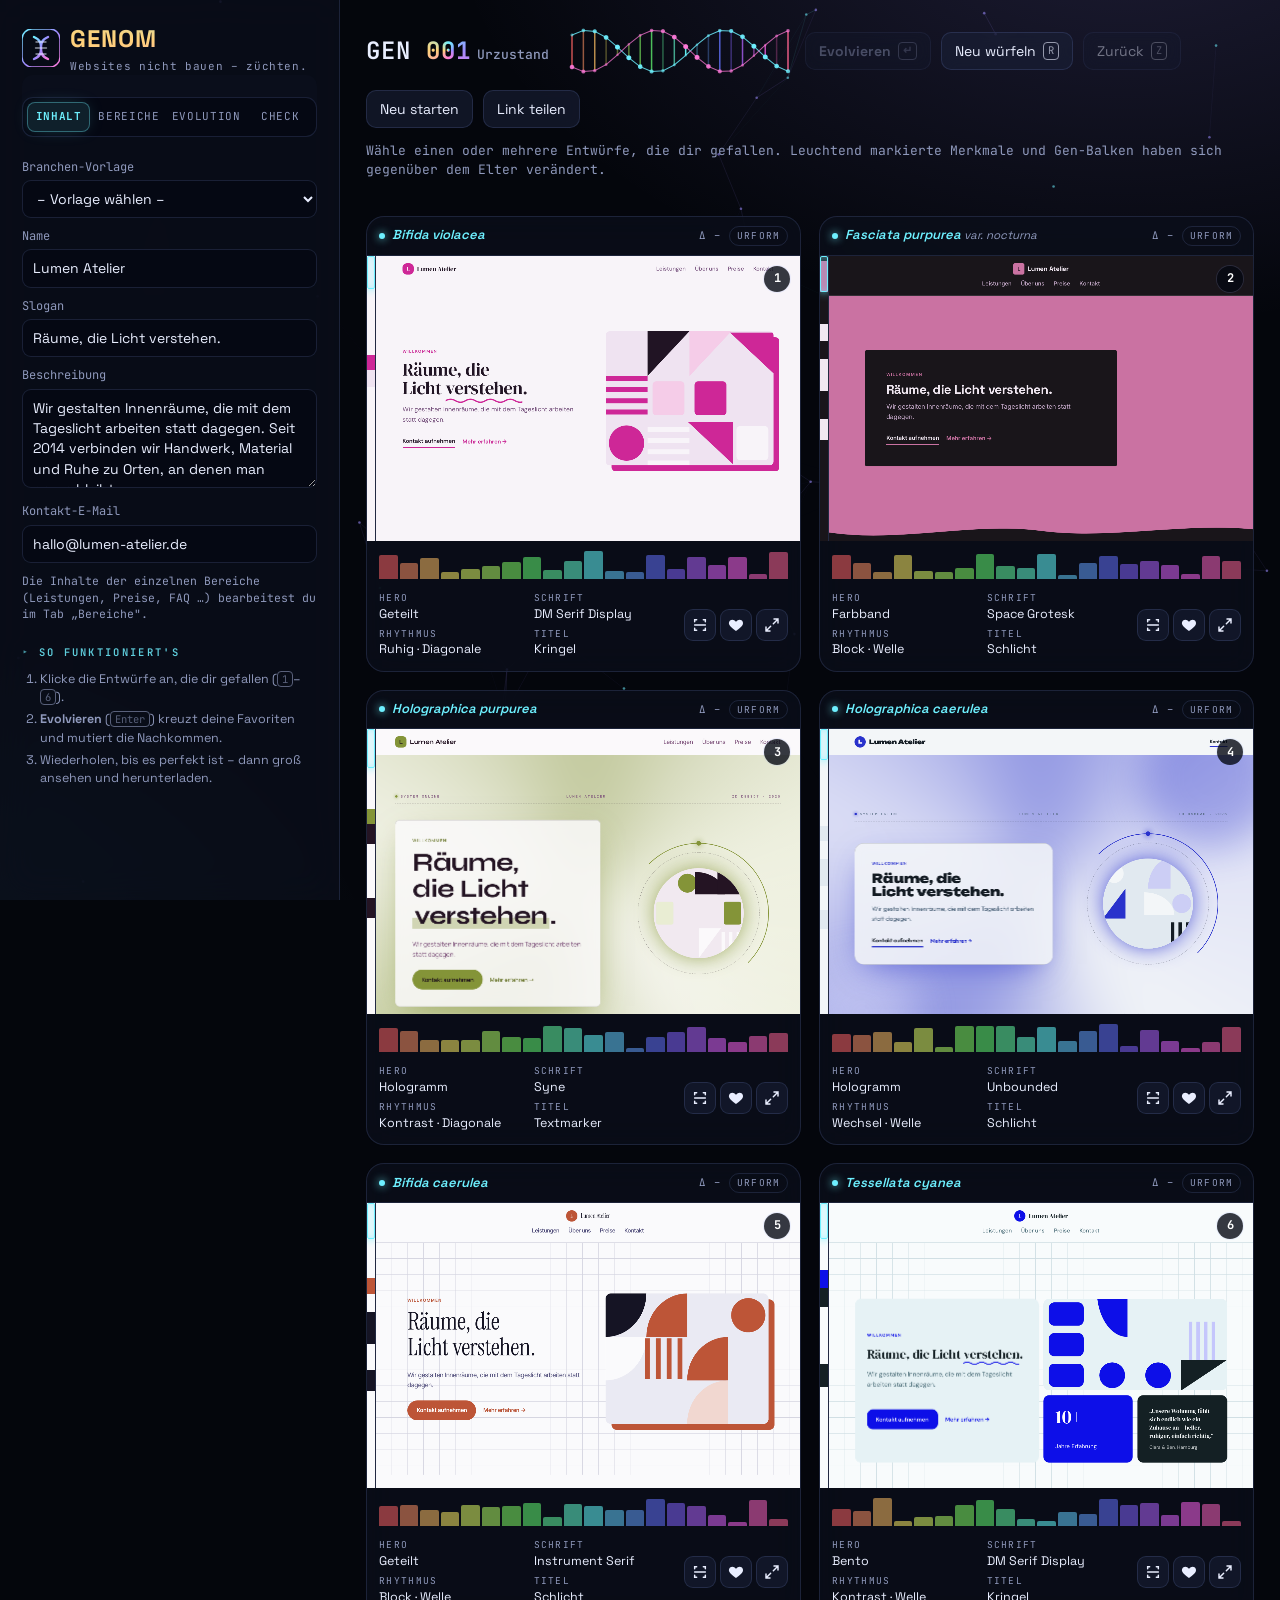
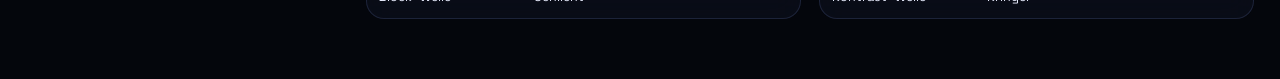
==== commit 2aefd0af: "Proben neu: Durchleuchten, Chromosom-Streifen, Artnamen - Maus über eine Probe (oder Scan-Knopf) scr" ====
--- a/genom/index.html
+++ b/genom/index.html
@@ -224,9 +224,6 @@
   .dna i { flex: 1; height: calc(14% + var(--v) * 86%); border-radius: 2px 2px 0 0; background: hsl(var(--h) 92% 68%); opacity: .55; transition: height .6s cubic-bezier(.2,.7,.2,1), opacity .3s; }
   .dna i.mut { opacity: 1; box-shadow: 0 0 10px hsl(var(--h) 92% 68%); }
   .card:hover .dna i { opacity: .9; }
-  .delta { font-family: var(--mono); font-size: 10.5px; letter-spacing: .04em; color: var(--muted); padding: 6px 12px 0; display: flex; gap: 10px; align-items: center; }
-  .delta .m { flex: 1; height: 3px; background: var(--line); border-radius: 2px; overflow: hidden; }
-  .delta .m i { display: block; height: 100%; width: var(--w); background: var(--holo); animation: spinA 4s linear infinite; }
   .tag { background: rgba(140,168,255,.07); font-family: var(--mono); font-size: 10.5px; border: 1px solid transparent; }
   .tag.diff { color: var(--accent); background: rgba(110,240,255,.08); border-color: rgba(110,240,255,.3); }
   .icon-btn { background: rgba(26,33,56,.55); }
@@ -246,6 +243,37 @@
   .score .bar i { background: var(--holo); animation: spinA 4s linear infinite; }
   .toast { background: rgba(10,14,26,.92); color: var(--text); border: 1px solid rgba(110,240,255,.35); box-shadow: 0 0 30px -8px var(--glow); font-family: var(--mono); font-size: 12.5px; font-weight: 500; }
   kbd { font-family: var(--mono); }
+
+  /* ===== Proben ===== */
+  .probe { gap: 10px; }
+  .probe .sp { display: flex; align-items: center; min-width: 0; }
+  .species { text-transform: none; letter-spacing: 0; font-family: "Space Grotesk", sans-serif; font-size: 13px; color: var(--text); white-space: nowrap; overflow: hidden; text-overflow: ellipsis; }
+  .species b { font-weight: 600; font-style: italic; }
+  .species em { color: var(--muted); font-size: 11.5px; }
+  .pg { white-space: nowrap; display: flex; align-items: center; gap: 8px; }
+  .kind { padding: 2px 7px; border-radius: 999px; border: 1px solid var(--line); font-size: 9.5px; letter-spacing: .12em; }
+  .k-elter, .k-urform { color: var(--muted); }
+  .k-feinschliff { color: var(--accent); border-color: rgba(110,240,255,.35); }
+  .k-variante { color: #b9adff; border-color: rgba(157,140,255,.45); }
+  .k-mutant { color: #ff9ae0; border-color: rgba(255,122,217,.5); box-shadow: 0 0 12px -4px rgba(255,122,217,.8); }
+  .specimen { display: grid; grid-template-columns: 9px 1fr; background: #000; }
+  .chromo { position: relative; overflow: hidden; background: var(--panel-2); border-right: 1px solid var(--line); }
+  .bands { display: flex; flex-direction: column; height: 100%; }
+  .bands i { display: block; min-height: 1px; }
+  .win { position: absolute; left: 0; right: 0; top: 0; height: 20%; border: 1.5px solid var(--accent); border-radius: 2px; box-shadow: 0 0 10px var(--accent), inset 0 0 6px rgba(110,240,255,.5); pointer-events: none; }
+  .frame iframe { will-change: transform; }
+  .scanbar { position: absolute; left: 0; right: 0; bottom: 0; height: 2px; background: rgba(4,8,18,.5); pointer-events: none; opacity: 0; transition: opacity .3s; }
+  .scanbar i { display: block; height: 100%; width: 0; background: var(--holo); animation: spinA 3s linear infinite; }
+  .card.scanning .scanbar { opacity: 1; }
+  .card.scanning .frame::before { content: "Durchleuchten"; position: absolute; left: 10px; bottom: 10px; z-index: 3; font-family: var(--mono); font-size: 10px; letter-spacing: .16em; text-transform: uppercase; color: var(--accent); background: rgba(4,8,18,.82); border: 1px solid rgba(110,240,255,.35); padding: 3px 8px; border-radius: 999px; }
+  .traits { display: grid; grid-template-columns: repeat(2, minmax(0, 1fr)); gap: 4px 12px; flex: 1; min-width: 0; }
+  .trait { font-size: 12.5px; white-space: nowrap; overflow: hidden; text-overflow: ellipsis; color: var(--text); }
+  .trait small { display: block; font-family: var(--mono); font-size: 9.5px; letter-spacing: .14em; text-transform: uppercase; color: var(--muted); }
+  .trait.diff { color: var(--accent); text-shadow: 0 0 12px rgba(110,240,255,.6); }
+  .trait.diff small::after { content: " ●"; color: var(--accent); }
+  .card-actions { align-self: center; }
+  .icon-btn.scanbtn[aria-pressed=true] { color: var(--accent); border-color: rgba(110,240,255,.5); box-shadow: 0 0 16px -4px var(--glow); }
+  .meta { padding-top: 12px; }
   @media (max-width: 900px) { .helix { display: none; } }
   @media (prefers-reduced-motion: reduce) { *, *::before, *::after { animation: none !important; } }
 </style>
@@ -1313,26 +1341,82 @@
 
 function toast(msg) { const t = $("toast"); t.textContent = msg; t.classList.add("show"); clearTimeout(toast.t); toast.t = setTimeout(() => t.classList.remove("show"), Math.max(1800, msg.length * 55)); }
 
+/* ---- Proben: Artname, Chromosom-Streifen, Durchleuchten ---- */
+const GENERA = ["Centralis", "Bifida", "Gigantea", "Fasciata", "Periodica", "Tessellata", "Placardia", "Currens", "Litterata", "Holographica"];
+const EPITHETS = [[15, "rubra"], [45, "aurantia"], [70, "flava"], [160, "viridis"], [200, "cyanea"], [250, "caerulea"], [290, "violacea"], [335, "purpurea"], [361, "rosea"]];
+function speciesName(g) {
+  const d = decode(g), hue = g[G.hue] / 255 * 360;
+  return { genus: GENERA[d.hero] || "Species", epithet: (EPITHETS.find(([h]) => hue < h) || EPITHETS[0])[1], variety: d.dark ? "nocturna" : "" };
+}
+const ICON = {
+  fav: '<svg width="16" height="16" viewBox="0 0 24 24" fill="currentColor"><path d="M12 21s-7.5-4.6-10-9.3C.4 8.4 2.3 4 6.4 4c2.3 0 3.9 1.3 5.6 3.3C13.7 5.3 15.3 4 17.6 4 21.7 4 23.6 8.4 22 11.7 19.5 16.4 12 21 12 21z"/></svg>',
+  zoom: '<svg width="16" height="16" viewBox="0 0 24 24" fill="none" stroke="currentColor" stroke-width="2.2" stroke-linecap="round"><path d="M15 3h6v6M9 21H3v-6M21 3l-7 7M3 21l7-7"/></svg>',
+  scan: '<svg width="16" height="16" viewBox="0 0 24 24" fill="none" stroke="currentColor" stroke-width="2.2" stroke-linecap="round"><path d="M4 7V4h3M17 4h3v3M20 17v3h-3M7 20H4v-3M4 12h16"/></svg>',
+};
 function cardTemplate(i) {
   const card = document.createElement("article");
   card.className = "card";
   card.innerHTML = `
-    <div class="probe"><span><i class="live-dot"></i>Probe <b>${String(i + 1).padStart(2, "0")}</b></span><span class="pg"></span></div>
-    <div class="frame" role="button" tabindex="0" aria-label="Entwurf ${i + 1} als Favorit markieren"><iframe tabindex="-1" title="Entwurf ${i + 1}" loading="lazy"></iframe><span class="num">${i + 1}</span></div>
+    <div class="probe"><span class="sp"><i class="live-dot"></i><span class="species"></span></span><span class="pg"></span></div>
+    <div class="specimen">
+      <div class="chromo" aria-hidden="true" title="Aufbau der ganzen Seite"><div class="bands"></div><i class="win"></i></div>
+      <div class="frame" role="button" tabindex="0" aria-label="Probe ${i + 1} als Favorit markieren"><iframe tabindex="-1" title="Probe ${i + 1}"></iframe><span class="num">${i + 1}</span><span class="scanbar"><i></i></span></div>
+    </div>
     <div class="dna" aria-hidden="true"></div>
-    <div class="delta"></div>
-    <div class="meta"><div class="tags"></div>
+    <div class="meta"><div class="traits"></div>
       <div class="card-actions">
-        <button class="icon-btn fav" aria-pressed="false" title="Favorit (${i + 1})" aria-label="Favorit"><svg width="16" height="16" viewBox="0 0 24 24" fill="currentColor"><path d="M12 21s-7.5-4.6-10-9.3C.4 8.4 2.3 4 6.4 4c2.3 0 3.9 1.3 5.6 3.3C13.7 5.3 15.3 4 17.6 4 21.7 4 23.6 8.4 22 11.7 19.5 16.4 12 21 12 21z"/></svg></button>
-        <button class="icon-btn zoom" title="Vorschau" aria-label="Vorschau öffnen"><svg width="16" height="16" viewBox="0 0 24 24" fill="none" stroke="currentColor" stroke-width="2.2" stroke-linecap="round"><path d="M15 3h6v6M9 21H3v-6M21 3l-7 7M3 21l7-7"/></svg></button>
+        <button class="icon-btn scanbtn" aria-pressed="false" title="Durchleuchten: ganze Seite ansehen" aria-label="Probe ${i + 1} durchleuchten">${ICON.scan}</button>
+        <button class="icon-btn fav" aria-pressed="false" title="Favorit (${i + 1})" aria-label="Favorit">${ICON.fav}</button>
+        <button class="icon-btn zoom" title="Groß ansehen" aria-label="Vorschau öffnen">${ICON.zoom}</button>
       </div>
     </div>`;
-  const frame = card.querySelector(".frame");
+  const frame = card.querySelector(".frame"), iframe = card.querySelector("iframe");
   frame.addEventListener("click", () => toggleSelect(i));
   frame.addEventListener("keydown", e => { if (e.key === " " || e.key === "Enter") { e.preventDefault(); e.stopPropagation(); toggleSelect(i); } });
+  if (window.matchMedia && matchMedia("(hover: hover)").matches) {
+    frame.addEventListener("mouseenter", () => scanCard(card, true));
+    frame.addEventListener("mouseleave", () => scanCard(card, false));
+  }
+  card.querySelector(".scanbtn").addEventListener("click", () => scanCard(card, !card._scanning));
   card.querySelector(".fav").addEventListener("click", () => toggleSelect(i));
   card.querySelector(".zoom").addEventListener("click", () => openModal(i));
+  iframe.addEventListener("load", () => analyseSpecimen(card));
   return card;
+}
+/** Misst die geladene Seite: volle Höhe und Farbbänder für den Chromosom-Streifen. */
+function analyseSpecimen(card) {
+  const iframe = card.querySelector("iframe");
+  let doc; try { doc = iframe.contentDocument; } catch { return; }
+  if (!doc || !doc.body) return;
+  const measure = () => {
+    const H = Math.max(860, doc.documentElement.scrollHeight);
+    card._docH = H;
+    iframe.style.height = H + "px";
+    const parts = [...doc.querySelectorAll("body > header, main > *, body > footer")].filter(el => el.offsetHeight > 0);
+    const bodyBg = doc.defaultView.getComputedStyle(doc.body).backgroundColor;
+    card.querySelector(".bands").innerHTML = parts.map(el => {
+      let bg = doc.defaultView.getComputedStyle(el).backgroundColor;
+      if (!bg || bg === "rgba(0, 0, 0, 0)" || bg === "transparent") bg = bodyBg;
+      return `<i style="flex:${el.offsetHeight} 0 0;background:${bg}"></i>`;
+    }).join("");
+    card.querySelector(".win").style.height = (860 / H * 100) + "%";
+  };
+  measure();
+  if (doc.fonts && doc.fonts.ready) doc.fonts.ready.then(() => { if (card.querySelector("iframe").contentDocument === doc) measure(); });
+}
+/** Durchleuchten: scrollt die Probe einmal durch die ganze Seite. */
+function scanCard(card, on) {
+  const iframe = card.querySelector("iframe"), win = card.querySelector(".win"), bar = card.querySelector(".scanbar i");
+  const s = card._scale || 0.25, H = card._docH || 860, maxY = Math.max(0, H - 860);
+  card._scanning = on && maxY > 0;
+  card.querySelector(".scanbtn").setAttribute("aria-pressed", card._scanning);
+  card.classList.toggle("scanning", card._scanning);
+  const dur = card._scanning ? (reduceMotion ? 0 : Math.min(10, Math.max(3, maxY / 650))) : (reduceMotion ? 0 : 0.7);
+  const ease = card._scanning ? "cubic-bezier(.45,0,.4,1)" : "cubic-bezier(.2,.7,.2,1)";
+  for (const el of [iframe, win, bar]) el.style.transition = `transform ${dur}s ${ease}, top ${dur}s ${ease}, width ${dur}s ${ease}`;
+  iframe.style.transform = `scale(${s}) translateY(${card._scanning ? -maxY : 0}px)`;
+  win.style.top = card._scanning ? (maxY / H * 100) + "%" : "0%";
+  bar.style.width = card._scanning ? "100%" : "0%";
 }
 
 const cards = [];
@@ -1344,8 +1428,9 @@
 }
 function fitFrame(card) {
   const frame = card.querySelector(".frame"), w = frame.clientWidth || 320, s = w / 1280;
+  card._scale = s;
   frame.style.height = Math.round(860 * s) + "px";
-  frame.querySelector("iframe").style.transform = `scale(${s})`;
+  if (!card._scanning) frame.querySelector("iframe").style.transform = `scale(${s})`;
 }
 
 function renderCards() {
@@ -1354,20 +1439,23 @@
   state.pop.forEach((g, i) => {
     const card = cards[i], iframe = card.querySelector("iframe");
     const html = renderSite(g, state.content, { images: state.images });
-    if (iframe._html !== html) { iframe.srcdoc = html; iframe._html = html; }
+    if (iframe._html !== html) { iframe.srcdoc = html; iframe._html = html; if (card._scanning) scanCard(card, false); }
     const desc = describe(g);
-    const prevDesc = state.history.length ? describe(state.history[state.history.length - 1].parents[0]) : null;
-    card.querySelector(".tags").innerHTML = Object.entries(desc).map(([k, v]) =>
-      `<span class="tag${prevDesc && prevDesc[k] !== v ? " diff" : ""}" title="${k}">${esc(v)}</span>`).join("");
+    const parent = state.history.length ? state.history[state.history.length - 1].parents[0] : null;
+    const prevDesc = parent ? describe(parent) : null;
+    const KEY = [["layout", "Hero"], ["schrift", "Schrift"], ["rhythmus", "Rhythmus"], ["titel", "Titel"]];
+    card.querySelector(".traits").innerHTML = KEY.map(([k, label]) =>
+      `<span class="trait${prevDesc && prevDesc[k] !== desc[k] ? " diff" : ""}"><small>${label}</small>${esc(desc[k])}</span>`).join("");
+    card.querySelector(".traits").title = Object.entries(desc).map(([k, v]) => `${k}: ${v}`).join("\n");
     card.classList.toggle("elite", parentCodes.has(toCode(g)));
-    const parent = state.history.length ? state.history[state.history.length - 1].parents[0] : null;
-    card.querySelector(".pg").textContent = `Gen ${String(state.gen).padStart(3, "0")} · ${toCode(g).slice(0, 6)}`;
+    const sp = speciesName(g);
+    card.querySelector(".species").innerHTML = `<b>${sp.genus} ${sp.epithet}</b>${sp.variety ? ` <em>var. ${sp.variety}</em>` : ""}`;
+    card.querySelector(".species").title = `Probe ${i + 1} · Gen ${state.gen} · ${toCode(g)}`;
     card.querySelector(".dna").innerHTML = g.map((v, k) =>
       `<i style="--v:${(v / 255).toFixed(3)};--h:${Math.round(k * 360 / g.length)}"${parent && Math.abs(v - parent[k]) > 6 ? ' class="mut"' : ""} title="${GENE_LABELS[k]}: ${v}"></i>`).join("");
     const dist = parent ? geneDistance(g, parent) : null;
-    card.querySelector(".delta").innerHTML = parent
-      ? `<span>Δ ${String(Math.round(dist * 100)).padStart(2, "0")} %</span><span class="m"><i style="--w:${Math.max(2, Math.round(dist * 100))}%"></i></span><span>${dist < 0.005 ? "Elter" : dist < 0.12 ? "Feinschliff" : dist < 0.3 ? "Variante" : "Mutant"}</span>`
-      : `<span>Δ -- %</span><span class="m"><i style="--w:0%"></i></span><span>Urform</span>`;
+    const kind = !parent ? "Urform" : dist < 0.005 ? "Elter" : dist < 0.12 ? "Feinschliff" : dist < 0.3 ? "Variante" : "Mutant";
+    card.querySelector(".pg").innerHTML = `${parent ? `Δ ${Math.round(dist * 100)} %` : "Δ –"} <span class="kind k-${kind.toLowerCase()}">${kind}</span>`;
     if (state.justEvolved) { card.style.setProperty("--d", `${i * 0.09}s`); card.classList.remove("scan"); void card.offsetWidth; card.classList.add("scan"); }
     fitFrame(card);
   });
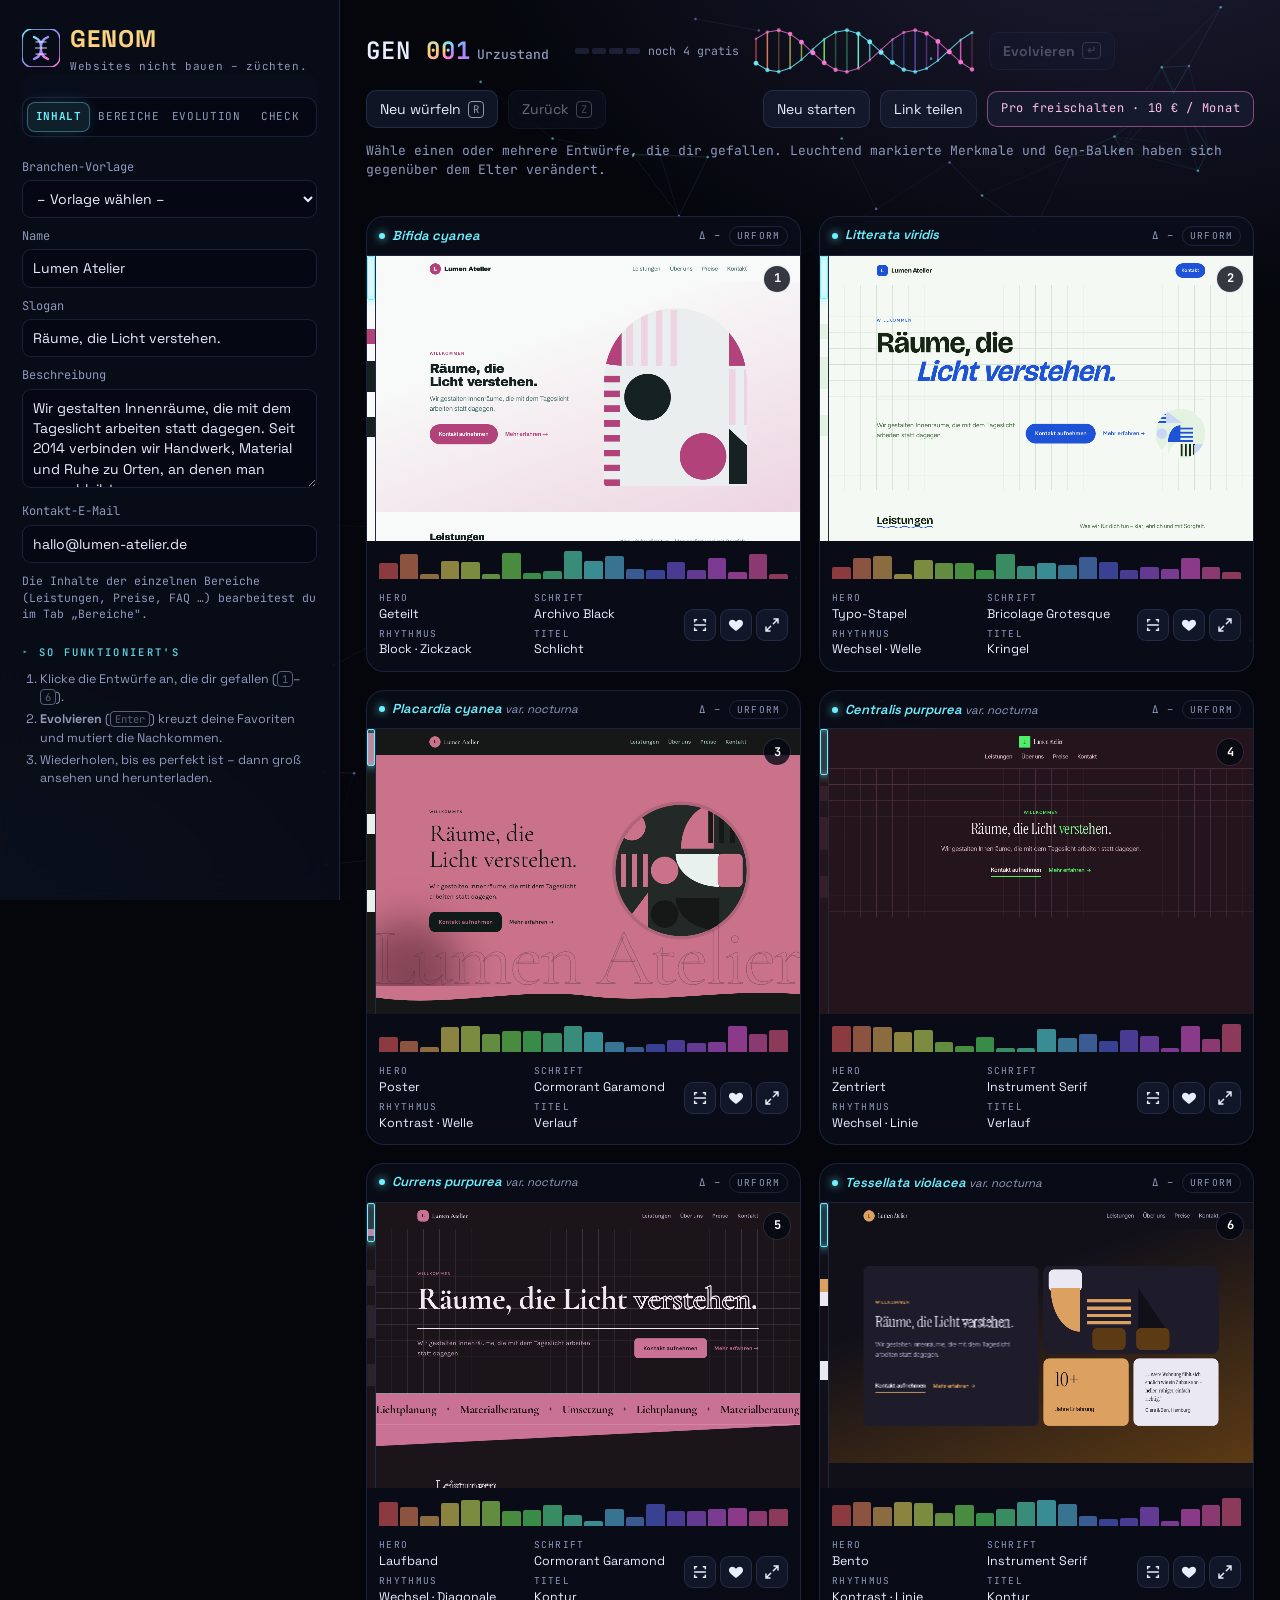
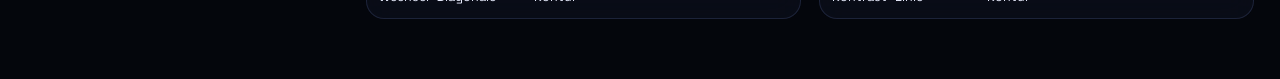
==== commit 7f5ce3ba: "Genom Pro: 10-€-Abo mit signierten Lizenzschlüsseln - Kostenlos bis Generation 5, Download und HTML-" ====
--- a/genom/index.html
+++ b/genom/index.html
@@ -244,6 +244,44 @@
   .toast { background: rgba(10,14,26,.92); color: var(--text); border: 1px solid rgba(110,240,255,.35); box-shadow: 0 0 30px -8px var(--glow); font-family: var(--mono); font-size: 12.5px; font-weight: 500; }
   kbd { font-family: var(--mono); }
 
+  /* ===== Genom Pro ===== */
+  .pro-btn { font-family: var(--mono); font-size: 12px; letter-spacing: .06em; }
+  .pro-btn.free { border-color: rgba(255,122,217,.5); color: #ffc1ee; }
+  .pro-btn.free:hover { box-shadow: 0 0 26px -6px rgba(255,122,217,.8); }
+  .pro-btn.active { background: var(--holo); color: #050816; border-color: transparent; animation: spinA 6s linear infinite; font-weight: 600; }
+  .quota { font-family: var(--mono); font-size: 11.5px; color: var(--muted); display: inline-flex; align-items: center; gap: 8px; margin-left: 10px; }
+  .quota .q { display: inline-flex; gap: 3px; }
+  .quota .q i { width: 14px; height: 6px; border-radius: 2px; background: var(--line); }
+  .quota .q i.used { background: var(--holo); animation: spinA 4s linear infinite; }
+  .quota button { all: unset; cursor: pointer; color: #ffc1ee; text-decoration: underline; text-underline-offset: 3px; }
+  .locked-badge { font-family: var(--mono); font-size: 10px; letter-spacing: .1em; margin-left: 6px; padding: 1px 6px; border-radius: 999px; border: 1px solid rgba(255,122,217,.5); color: #ffc1ee; }
+  dialog.paywall { width: min(520px, calc(100vw - 32px)); height: fit-content; max-height: calc(100vh - 32px); margin: auto; border-radius: 22px; overflow: auto; padding: 0;
+    background: rgba(9,12,24,.92); border: 1px solid var(--line); box-shadow: 0 0 0 1px rgba(157,140,255,.25), 0 40px 120px -30px rgba(157,140,255,.7); }
+  .pw { position: relative; padding: 34px 30px 28px; overflow: hidden; }
+  .pw-orb { position: absolute; width: 360px; height: 360px; right: -140px; top: -170px; border-radius: 50%; background: var(--holo); filter: blur(70px); opacity: .35; animation: spinA 10s linear infinite; pointer-events: none; }
+  .pw > *:not(.pw-orb):not(.pw-close) { position: relative; }
+  .pw-close { position: absolute; right: 14px; top: 14px; width: 34px; height: 34px; border-radius: 50%; border: 1px solid var(--line); background: var(--panel-2); z-index: 2; }
+  .pw-reason { font-family: var(--mono); font-size: 11.5px; letter-spacing: .08em; color: #ffc1ee; margin: 0 0 10px; min-height: 1em; }
+  .pw h2 { font-size: 34px; margin: 0; letter-spacing: -.01em; }
+  .pw h2 span { background: var(--holo); -webkit-background-clip: text; background-clip: text; color: transparent; animation: spinA 6s linear infinite; }
+  .pw-price { margin: 6px 0 18px; display: flex; align-items: baseline; gap: 8px; }
+  .pw-price b { font-size: 44px; font-family: var(--mono); letter-spacing: -.03em; }
+  .pw-price span { color: var(--muted); font-family: var(--mono); }
+  .pw-list { list-style: none; padding: 0; margin: 0 0 22px; display: grid; gap: 12px; }
+  .pw-list li { display: grid; grid-template-columns: 22px 1fr; column-gap: 10px; }
+  .pw-list li::before { content: "✦"; grid-row: span 2; color: var(--accent); text-shadow: 0 0 10px var(--glow); }
+  .pw-list b { font-weight: 600; }
+  .pw-list span { color: var(--muted); font-size: 12.5px; }
+  .pw-buy { width: 100%; justify-content: center; padding: 13px; font-size: 15px; text-decoration: none; }
+  .pw-buy[aria-disabled=true] { animation: none; background: var(--panel-2); color: var(--muted); box-shadow: none; pointer-events: none; }
+  .pw-note { font-size: 12px; color: var(--muted); text-align: center; margin: 10px 0 20px; }
+  .pw-key { border-top: 1px solid var(--line); padding-top: 18px; }
+  .pw-key label { display: block; font-family: var(--mono); font-size: 11px; letter-spacing: .1em; text-transform: uppercase; color: var(--muted); margin-bottom: 8px; }
+  .pw-msg { font-family: var(--mono); font-size: 12px; min-height: 1.2em; margin: 8px 0 0; }
+  .pw-msg.ok { color: var(--accent); } .pw-msg.bad { color: var(--danger); }
+  .pw-active { border-top: 1px solid var(--line); padding-top: 18px; }
+  .pw-active p { font-family: var(--mono); color: var(--accent); margin: 0 0 12px; }
+  .paywall.unlocked .pw-orb { animation: spinA 1.2s linear infinite; opacity: .7; }
   /* ===== Proben ===== */
   .probe { gap: 10px; }
   .probe .sp { display: flex; align-items: center; min-width: 0; }
@@ -380,12 +418,40 @@
       <span class="spacer"></span>
       <button class="btn" id="reset" title="Alles zurücksetzen und bei Generation 1 beginnen">Neu starten</button>
       <button class="btn" id="share">Link teilen</button>
+      <button class="btn pro-btn" id="pro-btn" type="button"></button>
     </div>
     <div class="status" id="status"></div>
     <div class="lineage" id="lineage" aria-label="Ahnenreihe"></div>
     <div class="grid" id="grid"></div>
   </main>
 </div>
+
+<dialog id="paywall" class="paywall" aria-labelledby="pw-title">
+  <div class="pw">
+    <button class="pw-close" id="pw-close" type="button" aria-label="Schließen">✕</button>
+    <div class="pw-orb" aria-hidden="true"></div>
+    <p class="pw-reason" id="pw-reason"></p>
+    <h2 id="pw-title">Genom <span>Pro</span></h2>
+    <p class="pw-price"><b id="pw-price"></b><span id="pw-period"></span></p>
+    <ul class="pw-list">
+      <li><b>Unbegrenzt evolvieren</b><span>So viele Generationen, Kreuzungen und Mutationen, wie du willst.</span></li>
+      <li><b>Fertige Websites herunterladen</b><span>Eine Datei, sofort online stellbar, Schriften eingebettet, ohne Google-Verbindung.</span></li>
+      <li><b>HTML kopieren</b><span>Den kompletten Code einer Website mit einem Klick.</span></li>
+      <li><b>Alle 10 Layouts, 9 Bereiche, eigene Bilder</b><span>Inklusive Hologramm, Poster, Magazin, Live-Öffnungszeiten und Kontaktformular.</span></li>
+    </ul>
+    <a class="btn primary pw-buy" id="pw-buy" target="_blank" rel="noopener">Jetzt freischalten</a>
+    <p class="pw-note" id="pw-note">Monatlich kündbar. Nach dem Kauf bekommst du deinen Lizenzschlüssel per E-Mail.</p>
+    <div class="pw-key">
+      <label for="pw-input">Schon gekauft? Lizenzschlüssel eingeben</label>
+      <div class="codebox"><input type="text" id="pw-input" placeholder="GENOM-…" spellcheck="false" autocomplete="off"><button class="btn" id="pw-activate" type="button">Aktivieren</button></div>
+      <p class="pw-msg" id="pw-msg" role="status"></p>
+    </div>
+    <div class="pw-active" id="pw-active" hidden>
+      <p id="pw-active-text"></p>
+      <button class="btn" id="pw-logout" type="button">Lizenz von diesem Gerät entfernen</button>
+    </div>
+  </div>
+</dialog>
 
 <dialog id="modal" aria-label="Vorschau">
   <div class="modal">
@@ -1494,6 +1560,8 @@
   }).join("");
   el.querySelectorAll(".ancestor").forEach(b => b.addEventListener("click", () => {
     const g = state.lineage[+b.dataset.i];
+    if (!canBreed()) return;
+    countUse(); renderPro();
     pushHistory([g]);
     state.pop = nextGeneration([g], 0.25, state.locked);
     state.selected = [0]; state.gen++;
@@ -1515,6 +1583,8 @@
 
 function evolve() {
   if (!state.selected.length) { toast("Wähle zuerst mindestens einen Favoriten"); return; }
+  if (!canBreed()) return;
+  countUse(); renderPro();
   const parents = state.selected.map(i => state.pop[i]);
   pushHistory(parents);
   state.lineage.push(parents[0].slice());
@@ -1525,6 +1595,8 @@
   renderCards(); syncHash();
 }
 function reroll() {
+  if (!canBreed()) return;
+  countUse(); renderPro();
   pushHistory([]);
   const lead = state.selected.length ? state.pop[state.selected[0]] : state.pop[0];
   state.pop = Array.from({ length: POP }, () => {
@@ -1539,6 +1611,107 @@
   const h = state.history.pop(); if (!h) return;
   state.gen = h.gen; state.pop = h.pop; state.selected = h.selected; state.lineage.length = h.lineageLen;
   renderCards(); syncHash();
+}
+
+/* ---- Genom Pro: Abo, Lizenz, Paywall ---- */
+// ▼ HIER EINSTELLEN ▼  checkoutUrl = dein Zahlungslink (Stripe Payment Link oder Lemon Squeezy Checkout).
+const SHOP = {
+  price: "10 €",
+  period: "/ Monat",
+  checkoutUrl: "",
+  freeGenerations: 5,
+  publicKey: /*PUBKEY*/{"kty":"EC","crv":"P-256","x":"izGgHk6B8pGRodqSTDWY-diN7g-LLadGzHQSJ5JOmWo","y":"UQduHTmaeSIAdtm7vO_Ay2pAw6sk-jUzyIAO7qvPnlw"}/*/PUBKEY*/,
+};
+const LIC_KEY = "genom-lizenz", USE_KEY = "genom-nutzung";
+const fromB64u = str => Uint8Array.from(atob(str.replace(/-/g, "+").replace(/_/g, "/") + "===".slice((str.length + 3) % 4)), ch => ch.charCodeAt(0));
+/** Prüft einen Lizenzschlüssel offline: ECDSA-P-256-Signatur + Ablaufdatum. */
+async function verifyLicense(key) {
+  const m = String(key || "").trim().match(/^GENOM-([A-Za-z0-9_-]+)\.([A-Za-z0-9_-]+)$/);
+  if (!m) return { ok: false, reason: "Das ist kein Genom-Lizenzschlüssel. Er beginnt mit „GENOM-“." };
+  if (!SHOP.publicKey) return { ok: false, reason: "Lizenzen sind in dieser Version noch nicht eingerichtet." };
+  if (!(window.crypto && crypto.subtle)) return { ok: false, reason: "Lizenzen lassen sich nur über eine sichere Verbindung (https) oder als lokale Datei prüfen." };
+  try {
+    const data = fromB64u(m[1]);
+    const pub = await crypto.subtle.importKey("jwk", SHOP.publicKey, { name: "ECDSA", namedCurve: "P-256" }, false, ["verify"]);
+    if (!await crypto.subtle.verify({ name: "ECDSA", hash: "SHA-256" }, pub, fromB64u(m[2]), data))
+      return { ok: false, reason: "Dieser Schlüssel ist ungültig. Prüfe, ob du ihn vollständig kopiert hast." };
+    const p = JSON.parse(new TextDecoder().decode(data));
+    if (!p.x || Date.now() > p.x) return { ok: false, reason: `Dieser Schlüssel ist am ${new Date(p.x).toLocaleDateString("de-DE")} abgelaufen. Verlängere dein Abo für einen neuen.`, payload: p };
+    return { ok: true, payload: p };
+  } catch { return { ok: false, reason: "Dieser Schlüssel konnte nicht gelesen werden." }; }
+}
+const pro = { active: false, email: "", until: 0 };
+function freeUsed() { try { return +localStorage.getItem(USE_KEY) || 0; } catch { return 0; } }
+function countUse() { try { localStorage.setItem(USE_KEY, String(freeUsed() + 1)); } catch { /* egal */ } }
+async function loadLicense() {
+  let key = null; try { key = localStorage.getItem(LIC_KEY); } catch { /* egal */ }
+  if (!key) return;
+  const r = await verifyLicense(key);
+  if (r.ok) Object.assign(pro, { active: true, email: r.payload.e, until: r.payload.x });
+  else if (r.payload) toast("Dein Genom-Pro-Zugang ist abgelaufen");
+  renderPro();
+}
+/** Darf gezüchtet werden? Kostenlos bis SHOP.freeGenerations, danach Pro. */
+function canBreed() {
+  if (pro.active || freeUsed() < SHOP.freeGenerations - 1) return true;
+  openPaywall(`Du hast deine ${SHOP.freeGenerations} kostenlosen Generationen genutzt.`);
+  return false;
+}
+function canExport() {
+  if (pro.active) return true;
+  openPaywall("Herunterladen und HTML-Export sind in Genom Pro enthalten.");
+  return false;
+}
+function renderPro() {
+  const b = $("pro-btn"), left = Math.max(0, SHOP.freeGenerations - 1 - freeUsed());
+  b.className = "btn pro-btn " + (pro.active ? "active" : "free");
+  b.textContent = pro.active ? `PRO · bis ${new Date(pro.until).toLocaleDateString("de-DE", { day: "2-digit", month: "2-digit" })}` : `Pro freischalten · ${SHOP.price} ${SHOP.period}`;
+  let q = $("quota");
+  if (!q) { q = Object.assign(document.createElement("span"), { id: "quota", className: "quota" }); $("gen-label").after(q); }
+  q.hidden = pro.active;
+  if (!pro.active) {
+    const total = SHOP.freeGenerations - 1;
+    q.innerHTML = `<span class="q" aria-hidden="true">${Array.from({ length: total }, (_, k) => `<i class="${k < total - left ? "used" : ""}"></i>`).join("")}</span>${left ? `noch ${left} gratis` : `<button type="button" id="quota-open">Limit erreicht – Pro holen</button>`}`;
+    $("quota-open")?.addEventListener("click", () => openPaywall(""));
+  }
+  for (const id of ["m-export", "m-copy"]) {
+    const btn = $(id); btn.querySelector(".locked-badge")?.remove();
+    if (!pro.active) btn.insertAdjacentHTML("beforeend", '<span class="locked-badge">PRO</span>');
+  }
+}
+function openPaywall(reason) {
+  $("pw-reason").textContent = reason || "";
+  $("pw-price").textContent = SHOP.price; $("pw-period").textContent = SHOP.period;
+  const buy = $("pw-buy");
+  if (SHOP.checkoutUrl && /^https:\/\//.test(SHOP.checkoutUrl)) { buy.href = SHOP.checkoutUrl; buy.removeAttribute("aria-disabled"); buy.textContent = `Jetzt für ${SHOP.price} ${SHOP.period} freischalten`; }
+  else { buy.removeAttribute("href"); buy.setAttribute("aria-disabled", "true"); buy.textContent = "Kauf bald verfügbar"; }
+  $("pw-active").hidden = !pro.active;
+  $("pw-active-text").textContent = pro.active ? `✦ Pro aktiv für ${pro.email} bis ${new Date(pro.until).toLocaleDateString("de-DE")}` : "";
+  $("pw-msg").textContent = ""; $("pw-msg").className = "pw-msg";
+  if ($("modal").open) $("modal").close();
+  $("paywall").showModal();
+}
+function bindPaywall() {
+  $("pro-btn").addEventListener("click", () => openPaywall(""));
+  $("pw-close").addEventListener("click", () => $("paywall").close());
+  $("paywall").addEventListener("click", e => { if (e.target === $("paywall")) $("paywall").close(); });
+  const activate = async () => {
+    const msg = $("pw-msg"), r = await verifyLicense($("pw-input").value);
+    msg.className = "pw-msg " + (r.ok ? "ok" : "bad");
+    if (!r.ok) { msg.textContent = r.reason; return; }
+    try { localStorage.setItem(LIC_KEY, $("pw-input").value.trim()); } catch { /* gilt dann nur bis zum Neuladen */ }
+    Object.assign(pro, { active: true, email: r.payload.e, until: r.payload.x });
+    msg.textContent = `Freigeschaltet bis ${new Date(pro.until).toLocaleDateString("de-DE")}. Viel Spaß!`;
+    $("paywall").classList.add("unlocked"); $("pw-input").value = "";
+    renderPro(); toast("✦ Genom Pro ist aktiv");
+    setTimeout(() => { $("paywall").classList.remove("unlocked"); $("paywall").close(); }, 1600);
+  };
+  $("pw-activate").addEventListener("click", activate);
+  $("pw-input").addEventListener("keydown", e => { if (e.key === "Enter") activate(); });
+  $("pw-logout").addEventListener("click", () => {
+    try { localStorage.removeItem(LIC_KEY); } catch { /* egal */ }
+    Object.assign(pro, { active: false, email: "", until: 0 }); renderPro(); $("paywall").close(); toast("Lizenz von diesem Gerät entfernt");
+  });
 }
 
 /* ---- Gen-Labor: Helix, Partikelfeld, Genetik-Anzeigen ---- */
@@ -1992,6 +2165,8 @@
   $("code-load").addEventListener("click", () => {
     const g = fromCode($("code-in").value);
     if (!g) { toast("Ungültiger Code – erwartet werden 40 (oder ältere 32) Hex-Zeichen"); return; }
+    if (!canBreed()) return;
+    countUse(); renderPro();
     pushHistory([g]);
     state.pop = nextGeneration([g], state.rate, state.locked); state.selected = [0]; state.gen++;
     renderCards(); syncHash(); toast("Genom geladen");
@@ -1999,13 +2174,13 @@
   $("m-close").addEventListener("click", () => $("modal").close());
   $("m-desktop").addEventListener("click", () => setDevice(false));
   $("m-mobile").addEventListener("click", () => setDevice(true));
-  $("m-export").addEventListener("click", () => download(state.pop[state.modalIdx]));
-  $("m-copy").addEventListener("click", async () => copyText(await exportHtml(state.pop[state.modalIdx]), "HTML kopiert" + legalWarning()));
+  $("m-export").addEventListener("click", () => { if (canExport()) download(state.pop[state.modalIdx]); });
+  $("m-copy").addEventListener("click", async () => { if (canExport()) copyText(await exportHtml(state.pop[state.modalIdx]), "HTML kopiert" + legalWarning()); });
   $("m-select").addEventListener("click", () => { toggleSelect(state.modalIdx); $("modal").close(); });
   $("modal").addEventListener("click", e => { if (e.target === $("modal")) $("modal").close(); });
 
   document.addEventListener("keydown", e => {
-    if (e.target.closest("input, textarea, select") || e.metaKey || e.ctrlKey || e.altKey || $("modal").open) return;
+    if (e.target.closest("input, textarea, select") || e.metaKey || e.ctrlKey || e.altKey || $("modal").open || $("paywall").open) return;
     if (/^[1-6]$/.test(e.key)) toggleSelect(+e.key - 1);
     else if (e.key === "Enter" && !e.target.closest("button, [role=button]")) evolve();
     else if (e.key.toLowerCase() === "r") reroll();
@@ -2025,6 +2200,7 @@
   renderCards();
   syncHash();
   try { startField(); } catch { /* Animation ist optional */ }
+  bindPaywall(); renderPro(); loadLicense();
   if (shared) toast("Geteiltes Genom geladen");
   else if (restored) toast(`Willkommen zurück – Generation ${state.gen}`);
 })();
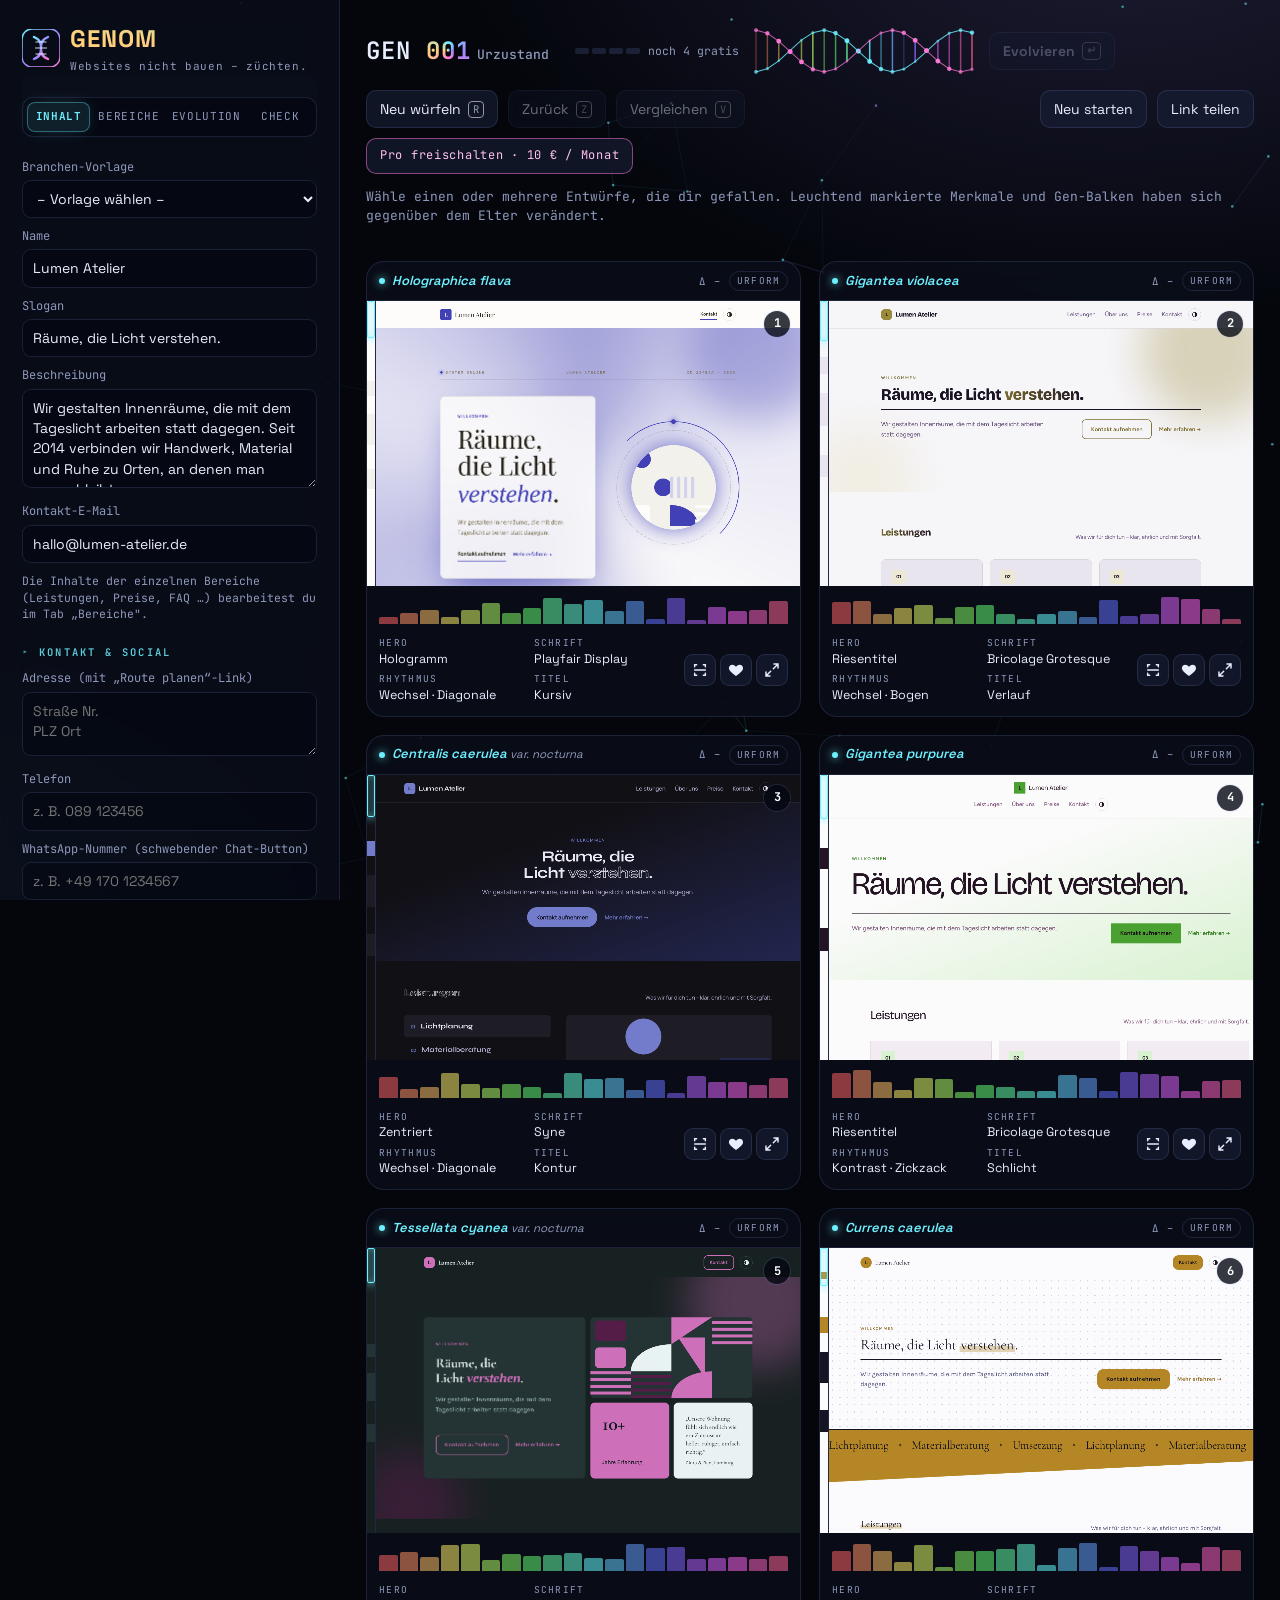
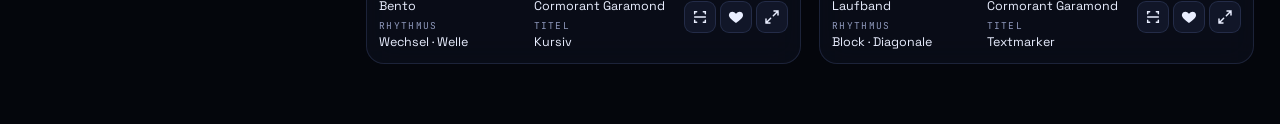
==== commit 769714de: "Herbarium, Vergleich, Gen-Editor und Website-Extras Builder: - Herbarium: Lieblingsdesigns sammeln u" ====
--- a/genom/index.html
+++ b/genom/index.html
@@ -249,6 +249,7 @@
   .pro-btn.free { border-color: rgba(255,122,217,.5); color: #ffc1ee; }
   .pro-btn.free:hover { box-shadow: 0 0 26px -6px rgba(255,122,217,.8); }
   .pro-btn.active { background: var(--holo); color: #050816; border-color: transparent; animation: spinA 6s linear infinite; font-weight: 600; }
+  .quota[hidden] { display: none; }
   .quota { font-family: var(--mono); font-size: 11.5px; color: var(--muted); display: inline-flex; align-items: center; gap: 8px; margin-left: 10px; }
   .quota .q { display: inline-flex; gap: 3px; }
   .quota .q i { width: 14px; height: 6px; border-radius: 2px; background: var(--line); }
@@ -282,6 +283,33 @@
   .pw-active { border-top: 1px solid var(--line); padding-top: 18px; }
   .pw-active p { font-family: var(--mono); color: var(--accent); margin: 0 0 12px; }
   .paywall.unlocked .pw-orb { animation: spinA 1.2s linear infinite; opacity: .7; }
+
+  /* ===== Herbarium, Gen-Editor, Vergleich ===== */
+  .two-col { display: grid; grid-template-columns: 1fr 1fr; gap: 0 10px; }
+  .herb { display: grid; gap: 6px; margin-top: 10px; }
+  .hitem { display: grid; grid-template-columns: 30px 1fr auto auto; gap: 8px; align-items: center; background: rgba(26,33,56,.45); border: 1px solid var(--line); border-radius: 10px; padding: 6px 8px; }
+  .hsw { width: 30px; height: 30px; border-radius: 50%; position: relative; box-shadow: 0 0 0 1px var(--line); }
+  .hsw i { position: absolute; right: 2px; bottom: 2px; width: 12px; height: 12px; border-radius: 50%; }
+  .hname { min-width: 0; }
+  .hname b { display: block; font-style: italic; font-weight: 600; font-size: 12.5px; white-space: nowrap; overflow: hidden; text-overflow: ellipsis; }
+  .hname small { font-family: var(--mono); font-size: 10px; color: var(--muted); }
+  .hitem .mini { width: auto; padding: 0 8px; font-size: 11px; font-family: var(--mono); }
+  .ge-lock { border: 1px dashed rgba(255,122,217,.45); border-radius: 12px; padding: 14px; font-size: 12.5px; color: var(--muted); display: grid; gap: 10px; }
+  .ge-head { font-family: var(--mono); font-size: 11px; color: var(--muted); margin-bottom: 8px; }
+  .ge-head b { color: var(--text); font-family: "Space Grotesk", sans-serif; font-style: italic; }
+  .ge-grp { font-family: var(--mono); font-size: 10px; letter-spacing: .16em; text-transform: uppercase; color: var(--accent); margin: 12px 0 4px; }
+  .gene { display: grid; grid-template-columns: 92px 1fr 88px; gap: 8px; align-items: center; font-size: 12px; margin: 3px 0; }
+  .gene input { accent-color: hsl(var(--h) 92% 68%); width: 100%; }
+  .gene output { font-family: var(--mono); font-size: 10.5px; color: var(--muted); white-space: nowrap; overflow: hidden; text-overflow: ellipsis; text-align: right; }
+  #compare .modal { gap: 12px; }
+  .cmp-stage { position: relative; flex: 1; min-height: 0; border-radius: 12px; overflow: hidden; background: #fff; box-shadow: 0 0 0 1px var(--line), 0 40px 120px -30px rgba(157,140,255,.55); }
+  .cmp-stage iframe { position: absolute; inset: 0; width: 100%; height: 100%; border: 0; background: #fff; }
+  #cmp-a { clip-path: inset(0 calc(100% - var(--x, 50%)) 0 0); }
+  .cmp-handle { position: absolute; top: 0; bottom: 0; left: var(--x, 50%); width: 3px; margin-left: -1.5px; background: var(--holo); animation: spinA 4s linear infinite; cursor: ew-resize; touch-action: none; z-index: 3; }
+  .cmp-handle span { position: absolute; top: 50%; left: 50%; transform: translate(-50%, -50%); width: 44px; height: 44px; border-radius: 50%; display: grid; place-items: center; background: rgba(4,8,18,.88); color: var(--accent); border: 1px solid rgba(110,240,255,.5); box-shadow: 0 0 24px -4px var(--glow); font-size: 18px; }
+  .cmp-handle:focus-visible span { outline: 2px solid var(--accent); outline-offset: 3px; }
+  .cmp-tag { position: absolute; top: 12px; z-index: 2; font-family: var(--mono); font-size: 11px; letter-spacing: .06em; background: rgba(4,8,18,.85); color: var(--text); border: 1px solid var(--line); padding: 4px 10px; border-radius: 999px; pointer-events: none; }
+  .cmp-tag.l { left: 12px; } .cmp-tag.r { right: 12px; }
   /* ===== Proben ===== */
   .probe { gap: 10px; }
   .probe .sp { display: flex; align-items: center; min-width: 0; }
@@ -348,6 +376,18 @@
         <label class="field"><span>Kontakt-E-Mail</span><input type="email" id="c-email"></label>
         <p class="hint">Die Inhalte der einzelnen Bereiche (Leistungen, Preise, FAQ …) bearbeitest du im Tab „Bereiche".</p>
       </div>
+      <div class="group">
+        <h2>Kontakt &amp; Social</h2>
+        <label class="field"><span>Adresse (mit „Route planen“-Link)</span><textarea id="c-address" rows="2" placeholder="Straße Nr.&#10;PLZ Ort"></textarea></label>
+        <label class="field"><span>Telefon</span><input type="text" id="c-phone" placeholder="z. B. 089 123456"></label>
+        <label class="field"><span>WhatsApp-Nummer (schwebender Chat-Button)</span><input type="text" id="c-wa" placeholder="z. B. +49 170 1234567"></label>
+        <div class="two-col">
+          <label class="field"><span>Instagram</span><input type="text" id="c-ig" placeholder="@name"></label>
+          <label class="field"><span>Facebook</span><input type="text" id="c-fb" placeholder="name"></label>
+          <label class="field"><span>TikTok</span><input type="text" id="c-tt" placeholder="@name"></label>
+          <label class="field"><span>LinkedIn</span><input type="text" id="c-li" placeholder="name"></label>
+        </div>
+      </div>
       <div class="group help">
         <h2>So funktioniert's</h2>
         <ol>
@@ -364,6 +404,16 @@
     </section>
 
     <section class="panel" role="tabpanel" id="panel-evolution" aria-labelledby="tab-evolution" hidden>
+      <div class="group">
+        <h2>Herbarium</h2>
+        <button class="btn" id="herb-add" type="button">＋ Favorit sammeln <kbd>S</kbd></button>
+        <div class="herb" id="herb"></div>
+        <p class="hint">Deine Lieblingsdesigns bleiben hier über alle Generationen erhalten.</p>
+      </div>
+      <div class="group">
+        <h2>Gen-Editor <span class="locked-badge">PRO</span></h2>
+        <div id="geneditor"></div>
+      </div>
       <div class="group">
         <h2>Gene sperren</h2>
         <div class="locks" id="locks"></div>
@@ -415,6 +465,7 @@
       <button class="btn primary" id="evolve">Evolvieren <kbd>↵</kbd></button>
       <button class="btn" id="reroll">Neu würfeln <kbd>R</kbd></button>
       <button class="btn" id="undo">Zurück <kbd>Z</kbd></button>
+      <button class="btn" id="compare-btn" type="button" title="Wähle genau zwei Proben aus">Vergleichen <kbd>V</kbd></button>
       <span class="spacer"></span>
       <button class="btn" id="reset" title="Alles zurücksetzen und bei Generation 1 beginnen">Neu starten</button>
       <button class="btn" id="share">Link teilen</button>
@@ -437,6 +488,7 @@
       <li><b>Unbegrenzt evolvieren</b><span>So viele Generationen, Kreuzungen und Mutationen, wie du willst.</span></li>
       <li><b>Fertige Websites herunterladen</b><span>Eine Datei, sofort online stellbar, Schriften eingebettet, ohne Google-Verbindung.</span></li>
       <li><b>HTML kopieren</b><span>Den kompletten Code einer Website mit einem Klick.</span></li>
+      <li><b>Gen-Editor</b><span>Alle 20 Gene direkt mit Reglern einstellen – Gentechnik für Websites.</span></li>
       <li><b>Alle 10 Layouts, 9 Bereiche, eigene Bilder</b><span>Inklusive Hologramm, Poster, Magazin, Live-Öffnungszeiten und Kontaktformular.</span></li>
     </ul>
     <a class="btn primary pw-buy" id="pw-buy" target="_blank" rel="noopener">Jetzt freischalten</a>
@@ -453,6 +505,23 @@
   </div>
 </dialog>
 
+<dialog id="compare" aria-label="Vergleich zweier Proben">
+  <div class="modal">
+    <div class="modal-bar">
+      <div class="title">Vergleich <code id="cmp-names"></code></div>
+      <button class="btn" id="cmp-left" type="button">Linke behalten</button>
+      <button class="btn" id="cmp-right" type="button">Rechte behalten</button>
+      <button class="btn" id="cmp-close" type="button" aria-label="Schließen">✕</button>
+    </div>
+    <div class="cmp-stage" id="cmp-stage">
+      <iframe id="cmp-b" title="Rechte Probe"></iframe>
+      <iframe id="cmp-a" title="Linke Probe"></iframe>
+      <div class="cmp-handle" id="cmp-handle" role="slider" tabindex="0" aria-label="Trennlinie verschieben" aria-valuemin="0" aria-valuemax="100" aria-valuenow="50"><span>⟷</span></div>
+      <span class="cmp-tag l" id="cmp-tag-l"></span><span class="cmp-tag r" id="cmp-tag-r"></span>
+    </div>
+  </div>
+</dialog>
+
 <dialog id="modal" aria-label="Vorschau">
   <div class="modal">
     <div class="modal-bar">
@@ -462,6 +531,7 @@
         <button id="m-mobile" aria-pressed="false">Mobil</button>
       </div>
       <button class="btn" id="m-select">Als Favorit wählen</button>
+      <button class="btn" id="m-herb">Ins Herbarium</button>
       <button class="btn" id="m-copy">HTML kopieren</button>
       <button class="btn primary" id="m-export">Herunterladen</button>
       <button class="btn" id="m-close" aria-label="Schließen">✕</button>
@@ -709,6 +779,7 @@
 <p>Diese Website wird ${host ? `bei ${esc(host)}` : "bei einem externen Dienstleister"} gehostet. Beim Aufruf der Seite werden technisch notwendige Daten in Server-Logfiles erfasst, insbesondere IP-Adresse, Datum und Uhrzeit des Zugriffs, aufgerufene Seite sowie Browser und Betriebssystem. Rechtsgrundlage ist Art. 6 Abs. 1 lit. f DSGVO; unser berechtigtes Interesse liegt im sicheren und stabilen Betrieb der Website.</p>
 <h3>3. Keine Cookies, kein Tracking, keine Drittanbieter</h3>
 <p>Diese Website setzt keine Cookies, verwendet keine Analyse- oder Tracking-Werkzeuge und lädt keine Inhalte von Drittanbietern. Die verwendeten Schriftarten sind direkt in die Seite eingebettet; beim Aufruf wird keine Verbindung zu Servern Dritter (z. B. Google) hergestellt.</p>
+${socialLinks(content).length || whatsappUrl(content.whatsapp) || String(content.address || "").trim() ? "<p>Links zu sozialen Netzwerken, WhatsApp oder Kartendiensten sind einfache Verweise. Erst wenn Sie einen solchen Link anklicken, verlassen Sie diese Website; dann gelten die Datenschutzbestimmungen des jeweiligen Anbieters.</p>" : ""}
 <h3>4. Kontakt per E-Mail${hasForm ? " und Kontaktformular" : ""}</h3>
 ${hasForm ? "<p>Das Kontaktformular sendet keine Daten an unseren Server. Es öffnet lediglich Ihr eigenes E-Mail-Programm mit einer vorausgefüllten Nachricht, die Sie selbst absenden.</p>" : ""}
 <p>Wenn Sie uns per E-Mail kontaktieren, verarbeiten wir Ihre Angaben zur Bearbeitung Ihrer Anfrage. Rechtsgrundlage ist Art. 6 Abs. 1 lit. b DSGVO, sofern Ihre Anfrage mit einem Vertrag zusammenhängt, ansonsten Art. 6 Abs. 1 lit. f DSGVO. Wir löschen die Daten, sobald sie nicht mehr erforderlich sind und keine gesetzlichen Aufbewahrungspflichten entgegenstehen.</p>
@@ -859,7 +930,7 @@
   },
   kontakt({ content, email, btnClass }) {
     return `<section class="cta rv" id="kontakt"><div class="wrap"><div class="box">
-<div><h2>${hl("Lass uns sprechen.")}</h2><p>Schreib uns – wir melden uns innerhalb eines Werktags.</p><a class="mail" href="mailto:${email}">${email}</a></div>
+<div><h2>${hl("Lass uns sprechen.")}</h2><p>Schreib uns – wir melden uns innerhalb eines Werktags.</p><a class="mail" href="mailto:${email}">${email}</a>${contactExtras(content)}</div>
 <form class="cf" data-mail="${email}">
 <div class="two"><label>Name<input name="cf-name" autocomplete="name" required></label><label>E-Mail<input name="cf-from" type="email" autocomplete="email"></label></div>
 <label>Betreff<input name="cf-subject" placeholder="Worum geht es?"></label>
@@ -962,6 +1033,16 @@
     addEventListener("scroll", onScroll, { passive: true }); onScroll();
   }
 
+  var tbtns = d.querySelectorAll(".theme-t"), setFlip = function (on) {
+    d.documentElement.classList.toggle("flip", on);
+    tbtns.forEach(function (b) { b.setAttribute("aria-pressed", on); });
+  };
+  try { if (localStorage.getItem("theme-flip") === "1") setFlip(true); } catch (e) { /* ohne Speicher */ }
+  tbtns.forEach(function (b) { b.addEventListener("click", function () {
+    var on = !d.documentElement.classList.contains("flip"); setFlip(on);
+    try { localStorage.setItem("theme-flip", on ? "1" : "0"); } catch (e) { /* ohne Speicher */ }
+  }); });
+
   var form = d.querySelector("form.cf");
   if (form) {
     var F = function (n) { return form.querySelector("[name=" + n + "]"); };
@@ -988,13 +1069,57 @@
 
 /** Übergang zwischen zwei Bereichen unterschiedlicher Farbe. */
 function separator(style, from, to, flip) {
-  if (!style || from === to) return "";
+  if (!style || from === to) return "";  // from/to sind Ton-Namen: base, surface, ink, band
   let path;
   if (style === 1) path = "M0 46 C240 86 480 6 720 40 C960 74 1200 8 1440 34 V80 H0Z";
   else if (style === 2) path = "M0 80 L1440 0 V80Z";
   else if (style === 3) { path = "M0 80 L0 56"; for (let x = 0, i = 0; x <= 1440; x += 40, i++) path += ` L${x} ${i % 2 ? 26 : 56}`; path += " L1440 80Z"; }
   else path = "M0 80 Q720 -36 1440 80Z";
-  return `<div class="sep" aria-hidden="true" style="background:${from}"><svg viewBox="0 0 1440 80" preserveAspectRatio="none"${flip ? ' style="transform:scaleX(-1)"' : ""}><path d="${path}" fill="${to}"/></svg></div>`;
+  return `<div class="sep" aria-hidden="true" style="background:var(--t-${from})"><svg viewBox="0 0 1440 80" preserveAspectRatio="none"${flip ? ' style="transform:scaleX(-1)"' : ""}><path d="${path}" style="fill:var(--t-${to})"/></svg></div>`;
+}
+
+/* ---- Kontakt, Social, SEO ---- */
+const SOCIAL = [
+  ["instagram", "Instagram", h => `https://www.instagram.com/${h}/`],
+  ["facebook", "Facebook", h => `https://www.facebook.com/${h}`],
+  ["tiktok", "TikTok", h => `https://www.tiktok.com/@${h}`],
+  ["linkedin", "LinkedIn", h => `https://www.linkedin.com/in/${h}`],
+];
+function socialLinks(content) {
+  return SOCIAL.map(([k, label, mk]) => {
+    const v = String(content[k] || "").trim();
+    if (!v) return null;
+    if (/^https:\/\//i.test(v)) return { label, url: v };
+    const h = v.replace(/^@/, "").replace(/[^\w.\-]/g, "");
+    return h ? { label, url: mk(encodeURIComponent(h)) } : null;
+  }).filter(Boolean);
+}
+function whatsappUrl(raw) {
+  let n = String(raw || "").replace(/[^\d+]/g, "");
+  if (!n) return "";
+  n = n.replace(/^\+/, "").replace(/^00/, "");
+  if (n.startsWith("0")) n = "49" + n.slice(1);   // deutsche Nummer ohne Ländervorwahl
+  return n.length >= 8 ? `https://wa.me/${n}` : "";
+}
+function contactExtras(content) {
+  const addr = String(content.address || "").trim(), tel = String(content.phone || "").trim();
+  if (!addr && !tel) return "";
+  return `<p class="addr">${addr ? esc(addr).replace(/\n/g, "<br>") : ""}${addr && tel ? "<br>" : ""}${tel ? `Tel. <a href="tel:${esc(tel.replace(/[^\d+]/g, ""))}">${esc(tel)}</a>` : ""}</p>${addr ? `<a class="route" href="https://www.openstreetmap.org/search?query=${encodeURIComponent(addr.replace(/\n/g, ", "))}" target="_blank" rel="noopener">Route planen →</a>` : ""}`;
+}
+/** schema.org-Daten, damit Suchmaschinen Name, Kontakt und Öffnungszeiten verstehen. */
+function structuredData(content, socials) {
+  const ld = { "@context": "https://schema.org", "@type": "LocalBusiness", name: content.name || "", description: metaDescription(content) };
+  if (content.email) ld.email = content.email.trim();
+  if (String(content.phone || "").trim()) ld.telephone = content.phone.trim();
+  if (String(content.address || "").trim()) ld.address = content.address.trim().replace(/\n/g, ", ");
+  const codes = ["Mo", "Tu", "We", "Th", "Fr", "Sa", "Su"], hours = [];
+  for (const row of parseHours(content.hours).rows) {
+    const times = [...row.times.matchAll(/(\d{1,2})[:.](\d{2})\s*(?:[–\-—]|bis)\s*(\d{1,2})[:.](\d{2})/g)];
+    for (const t of times) if (row.days.length) hours.push(`${row.days.map(i => codes[i]).join(",")} ${t[1].padStart(2, "0")}:${t[2]}-${t[3].padStart(2, "0")}:${t[4]}`);
+  }
+  if (hours.length && getSections(content).some(x => x.id === "zeiten" && x.on)) ld.openingHours = hours;
+  if (socials.length) ld.sameAs = socials.map(x => x.url);
+  return JSON.stringify(ld).replace(/</g, "\\u003c");
 }
 
 function renderSite(g, content, opts = {}) {
@@ -1014,11 +1139,13 @@
   const firstSection = order.find(s => s.on);
   const logo = `<a class="logo" href="#"><span class="mark">${initial}</span>${name}</a>`;
   const cta = `<a class="btn ${btnClass}" href="${contactHref}">Kontakt aufnehmen</a>`;
+  const themeBtn = `<button class="theme-t" type="button" aria-pressed="false" aria-label="Hell- oder Dunkelmodus umschalten" title="Hell / Dunkel"><svg width="18" height="18" viewBox="0 0 24 24" aria-hidden="true"><circle cx="12" cy="12" r="9" fill="none" stroke="currentColor" stroke-width="2"/><path d="M12 3a9 9 0 0 1 0 18z" fill="currentColor"/></svg></button>`;
   const nav = [
-    `<header class="nav n0"><div class="wrap">${logo}<nav>${navLinks}</nav></div></header>`,
-    `<header class="nav n1"><div class="wrap">${logo}<nav>${navLinks}</nav></div></header>`,
-    `<header class="nav n2"><div class="wrap">${logo}<a class="btn ${btnClass} sm" href="${contactHref}">Kontakt</a></div></header>`,
+    `<header class="nav n0"><div class="wrap">${logo}<div class="nav-r"><nav>${navLinks}</nav>${themeBtn}</div></div></header>`,
+    `<header class="nav n1"><div class="wrap">${logo}<div class="nav-r"><nav>${navLinks}</nav>${themeBtn}</div></div></header>`,
+    `<header class="nav n2"><div class="wrap">${logo}<div class="nav-r"><a class="btn ${btnClass} sm" href="${contactHref}">Kontakt</a>${themeBtn}</div></div></header>`,
   ][d.nav];
+  const socials = socialLinks(content), wa = whatsappUrl(content.whatsapp);
 
   /* ---------- Hero: neun Layouts ---------- */
   const tagline = content.tagline || content.name || "";
@@ -1061,12 +1188,11 @@
 <div class="orbit" aria-hidden="true"><div class="ring"></div><div class="ring r2"><i class="sat"></i></div><div class="core">${artwork(g, d, 0, 500, 500)}</div></div>
 </div></section>`,
   ][d.hero];
-  const heroEnd = [3, 6, 7].includes(d.hero) ? c.accent : c.bg;
+  const heroEnd = [3, 6, 7].includes(d.hero) ? "band" : "base";
 
   /* ---------- Bereiche mit Farbrhythmus und Übergängen ---------- */
   const ctx = { g, d, c, f, content, email, btnClass, on, contactHref, images: opts.images || [] };
   const rendered = order.filter(s => s.on).map(s => ({ id: s.id, html: SECTION_RENDER[s.id](ctx) })).filter(s => s.html);
-  const toneColor = { base: c.bg, surface: c.surface, ink: c.text, band: c.accent };
   let prev = heroEnd, sectionsHtml = "";
   rendered.forEach((s, i) => {
     let tone = "base";
@@ -1075,10 +1201,10 @@
     else if (d.rhythm === 2) tone = i % 3 === 2 ? "ink" : "base";
     else tone = i % 2 ? "ink" : "base";
     if (s.id === "zahlen" && (g[G.shift] & 1)) tone = "band";
-    sectionsHtml += separator(d.divider, prev, toneColor[tone], i % 2) + "\n" + s.html.replace('<section class="', `<section class="tone-${tone} `) + "\n";
-    prev = toneColor[tone];
+    sectionsHtml += separator(d.divider, prev, tone, i % 2) + "\n" + s.html.replace('<section class="', `<section class="tone-${tone} `) + "\n";
+    prev = tone;
   });
-  sectionsHtml += separator(d.divider, prev, c.bg, rendered.length % 2);
+  sectionsHtml += separator(d.divider, prev, "base", rendered.length % 2);
   const galleryDialog = on.has("galerie") ? `<dialog class="lb" id="lb" aria-label="Bildansicht"><div class="lb-stage"></div><div class="lb-bar"><button data-prev aria-label="Vorheriges Bild">←</button><span class="lb-cap"></span><span><button data-next aria-label="Nächstes Bild">→</button> <button data-close aria-label="Schließen">✕</button></span></div></dialog>` : "";
 
   /* ---------- Gen-gesteuerte Stile ---------- */
@@ -1086,7 +1212,7 @@
     "",
     `.hero{position:relative;overflow:hidden}.hero::before,.hero::after{content:"";position:absolute;border-radius:50%;filter:blur(60px);z-index:0;pointer-events:none}.hero::before{width:420px;height:420px;background:${c.accent};top:-140px;right:-80px;opacity:.32}.hero::after{width:320px;height:320px;background:${c.tint};bottom:-120px;left:-60px;opacity:.55}.hero .wrap{position:relative;z-index:1}`,
     `.hero:not(.h3):not(.h6){background-image:linear-gradient(var(--line) 1px,transparent 1px),linear-gradient(90deg,var(--line) 1px,transparent 1px);background-size:48px 48px;background-position:-1px -1px}`,
-    `.hero:not(.h3):not(.h6){background:linear-gradient(160deg,${c.bg} 30%,${c.tint})}`,
+    `.hero:not(.h3):not(.h6){background:linear-gradient(160deg,var(--bg) 30%,var(--tint))}`,
     `.hero:not(.h3):not(.h6){background-image:radial-gradient(var(--line) 1.6px,transparent 1.6px);background-size:22px 22px}`,
   ][d.deco];
   const squiggle = `url("data:image/svg+xml,${encodeURIComponent(`<svg xmlns='http://www.w3.org/2000/svg' viewBox='0 0 40 10'><path d='M0 6 Q10 0 20 6 T40 6' fill='none' stroke='${c.accent}' stroke-width='2.6' stroke-linecap='round'/></svg>`)}")`;
@@ -1108,7 +1234,11 @@
 
   const css = `
 *{box-sizing:border-box}html{scroll-behavior:smooth}
-:root{--bg:${c.bg};--fg:${c.text};--surface:${c.surface};--muted:${c.muted};--line:${c.line};--at:${c.accentText};--tint:${c.tint}}
+:root{--bg:${c.bg};--fg:${c.text};--surface:${c.surface};--muted:${c.muted};--line:${c.line};--at:${c.accentText};--tint:${c.tint};--t-base:${c.bg};--t-surface:${c.surface};--t-ink:${c.text};--t-band:${c.accent};color-scheme:${d.dark ? "dark" : "light"}}
+html.flip{--bg:${c.text};--fg:${c.bg};--surface:${inv.surface};--muted:${inv.muted};--line:${inv.line};--at:${inv.at};--tint:${inv.tint};--t-base:${c.text};--t-surface:${inv.surface};--t-ink:${c.bg};color-scheme:${d.dark ? "light" : "dark"}}
+html.flip .tone-surface{--bg:${inv.surface};--surface:${c.text}}
+html.flip .tone-ink{--bg:${c.bg};--fg:${c.text};--surface:${c.surface};--muted:${c.muted};--line:${c.line};--at:${c.accentText};--tint:${c.tint}}
+body{transition:background-color .4s,color .4s}
 .tone-surface{--bg:${c.surface};--surface:${c.bg}}
 .tone-ink{--bg:${c.text};--fg:${c.bg};--surface:${inv.surface};--muted:${inv.muted};--line:${inv.line};--at:${inv.at};--tint:${inv.tint}}
 .tone-band{--bg:${c.accent};--fg:${c.onAccent};--muted:${c.onAccent};--at:${c.onAccent}}
@@ -1183,7 +1313,7 @@
 .h8 .mini-art{width:150px;height:150px;border-radius:50%;overflow:hidden;animation:spin 40s linear infinite}.h8 .mini-art svg{width:100%;height:100%;display:block}
 @keyframes spin{to{transform:rotate(360deg)}}
 .h9{overflow:hidden;isolation:isolate}
-.h9 .aurora{position:absolute;inset:-35%;z-index:-2;background:conic-gradient(from 0deg,${c.accent},${c.tint},${c.bg},${c.accent},${c.tint},${c.accent});filter:blur(90px);opacity:.5;animation:spin 26s linear infinite}
+.h9 .aurora{position:absolute;inset:-35%;z-index:-2;background:conic-gradient(from 0deg,${c.accent},var(--tint),var(--bg),${c.accent},var(--tint),${c.accent});filter:blur(90px);opacity:.5;animation:spin 26s linear infinite}
 .h9 .floor{position:absolute;left:-50%;right:-50%;bottom:-6%;height:52%;z-index:-1;background-image:linear-gradient(color-mix(in srgb,var(--fg) 24%,transparent) 1px,transparent 1px),linear-gradient(90deg,color-mix(in srgb,var(--fg) 24%,transparent) 1px,transparent 1px);background-size:64px 64px;transform:perspective(520px) rotateX(64deg);transform-origin:50% 100%;-webkit-mask-image:linear-gradient(to top,#000 5%,transparent 80%);mask-image:linear-gradient(to top,#000 5%,transparent 80%);animation:floor 3.5s linear infinite}
 @keyframes floor{to{background-position:0 64px}}
 .h9 .wrap{display:grid;grid-template-columns:1.25fr 1fr;gap:48px;align-items:center}
@@ -1278,6 +1408,16 @@
 .faq details[open] summary::after{transform:rotate(45deg)}
 .faq details p{color:var(--muted);margin:0 0 22px;max-width:46em}
 .hours .split{grid-template-columns:1fr 1fr;align-items:center}
+.nav-r{display:flex;align-items:center;gap:18px;flex-wrap:wrap}
+.theme-t{width:38px;height:38px;border-radius:50%;border:1.5px solid var(--line);background:transparent;color:var(--fg);cursor:pointer;display:grid;place-items:center;flex:none;transition:transform .4s}
+.theme-t:hover{border-color:var(--fg)}.theme-t[aria-pressed=true]{transform:rotate(180deg)}
+.addr{margin-top:28px;font-size:.98rem;opacity:.9}.addr a{color:inherit}
+.route{display:inline-block;margin-top:6px;font-weight:600;color:var(--bg);text-decoration:underline;text-decoration-color:${c.accent};text-underline-offset:4px}
+.socials{display:flex;gap:8px;flex-wrap:wrap}
+.socials a{text-decoration:none;font-size:.85rem;font-weight:600;padding:.35em .9em;border:1.5px solid var(--line);border-radius:999px;color:var(--fg)}
+.socials a:hover{border-color:var(--fg)}
+.wa{position:fixed;right:20px;bottom:20px;z-index:40;width:58px;height:58px;border-radius:50%;background:#128C7E;color:#fff;display:grid;place-items:center;box-shadow:0 12px 30px -8px rgba(0,0,0,.45);transition:transform .2s}
+.wa:hover{transform:scale(1.08)}
 .hours table{width:100%;border-collapse:collapse}.hours td{padding:14px 0;border-bottom:1px solid var(--line)}
 .hours td:last-child{text-align:right;color:var(--muted)}.hours tr.today td{font-weight:700;color:var(--fg)}
 .live{display:none;align-items:center;gap:10px;font-weight:600;padding:10px 18px;border-radius:999px;background:var(--surface);border:1px solid var(--line);margin-bottom:22px}
@@ -1330,6 +1470,12 @@
 <title>${name}</title>
 <meta name="description" content="${esc(metaDescription(content))}">
 <meta name="generator" content="Genom – evolutionärer Website-Builder · Genom ${toCode(g)}">
+<meta name="theme-color" content="${c.bg}">
+<meta property="og:type" content="website"><meta property="og:locale" content="de_DE">
+<meta property="og:title" content="${name}"><meta property="og:description" content="${esc(metaDescription(content))}">
+<meta name="twitter:card" content="summary">
+<link rel="icon" href="data:image/svg+xml,${encodeURIComponent(`<svg xmlns='http://www.w3.org/2000/svg' viewBox='0 0 64 64'><rect width='64' height='64' rx='${Math.min(R * 1.6, 32)}' fill='${c.accent}'/><text x='50%' y='54%' text-anchor='middle' dominant-baseline='middle' font-family='Arial,sans-serif' font-weight='700' font-size='36' fill='${c.onAccent}'>${initial}</text></svg>`)}">
+<script type="application/ld+json">${structuredData(content, socials)}<\/script>
 ${fontTags}
 <style>${css}</style>
 </head>
@@ -1341,7 +1487,8 @@
 ${sectionsHtml}
 ${content.private ? "" : legalHtml(content, on.has("kontakt"))}
 </main>
-<footer><div class="wrap"><span>© ${year} ${name}</span>${content.private ? "" : `<span><a href="#impressum">Impressum</a> · <a href="#datenschutz">Datenschutz</a></span>`}</div></footer>
+<footer><div class="wrap"><span>© ${year} ${name}</span>${socials.length ? `<span class="socials">${socials.map(x => `<a href="${esc(x.url)}" target="_blank" rel="noopener">${x.label}</a>`).join("")}</span>` : ""}${content.private ? "" : `<span><a href="#impressum">Impressum</a> · <a href="#datenschutz">Datenschutz</a></span>`}</div></footer>
+${wa ? `<a class="wa" href="${esc(wa)}" target="_blank" rel="noopener" aria-label="Per WhatsApp schreiben"><svg width="28" height="28" viewBox="0 0 24 24" fill="currentColor" aria-hidden="true"><path d="M12 2a10 10 0 0 0-8.6 15.1L2 22l5-1.3A10 10 0 1 0 12 2zm0 18.2a8.2 8.2 0 0 1-4.2-1.2l-.3-.2-3 .8.8-2.9-.2-.3A8.2 8.2 0 1 1 12 20.2zm4.5-6.1c-.2-.1-1.5-.7-1.7-.8s-.4-.1-.6.1l-.8 1c-.1.2-.3.2-.5.1a6.7 6.7 0 0 1-3.3-2.9c-.3-.4.2-.4.7-1.4.1-.2 0-.3 0-.4l-.8-1.8c-.2-.5-.4-.4-.6-.4h-.5a1 1 0 0 0-.7.3 3 3 0 0 0-.9 2.2 5.2 5.2 0 0 0 1.1 2.7 11.8 11.8 0 0 0 4.5 4c1.7.7 2.4.8 3.2.6a2.8 2.8 0 0 0 1.8-1.3 2.3 2.3 0 0 0 .2-1.3c-.1-.1-.3-.2-.5-.3z"/></svg></a>` : ""}
 ${galleryDialog}
 <script>(${siteScript.toString()})();<\/script>
 </body>
@@ -1400,6 +1547,7 @@
   faq: "Arbeitet ihr auch mit kleinen Budgets? Ja – oft machen schon Licht und Farbe den größten Unterschied.\nWie lange dauert ein Projekt? Ein Raumkonzept steht in zwei bis drei Wochen, die Umsetzung hängt vom Umfang ab.\nKommt ihr auch außerhalb der Stadt? Ja, deutschlandweit – Anfahrt nach Aufwand.",
   hours: "Mo–Fr: 09:00–18:00\nSa: nach Vereinbarung\nSo: geschlossen",
   legalName: "", legalAddress: "", legalRep: "", legalPhone: "", legalRegister: "", legalVat: "", host: "",
+  address: "", phone: "", whatsapp: "", instagram: "", facebook: "", tiktok: "", linkedin: "",
   private: false,
   sections: SECTIONS.map(s => ({ id: s.id, on: s.on })),
 };
@@ -1548,6 +1696,8 @@
     : `<b>${n} Favoriten</b> – ihre Gene werden gekreuzt. Der zuerst gewählte gibt gesperrte Gene weiter.`;
   const lead = n ? state.pop[state.selected[0]] : state.pop[0];
   if (lead) $("code-in").value = toCode(lead);
+  $("compare-btn").disabled = n !== 2;
+  if (!(document.activeElement && document.activeElement.dataset && document.activeElement.dataset.gene !== undefined)) renderGeneEditor();
   renderCheck();
 }
 
@@ -1703,15 +1853,152 @@
     Object.assign(pro, { active: true, email: r.payload.e, until: r.payload.x });
     msg.textContent = `Freigeschaltet bis ${new Date(pro.until).toLocaleDateString("de-DE")}. Viel Spaß!`;
     $("paywall").classList.add("unlocked"); $("pw-input").value = "";
-    renderPro(); toast("✦ Genom Pro ist aktiv");
+    renderPro(); renderGeneEditor(); toast("✦ Genom Pro ist aktiv");
     setTimeout(() => { $("paywall").classList.remove("unlocked"); $("paywall").close(); }, 1600);
   };
   $("pw-activate").addEventListener("click", activate);
   $("pw-input").addEventListener("keydown", e => { if (e.key === "Enter") activate(); });
   $("pw-logout").addEventListener("click", () => {
     try { localStorage.removeItem(LIC_KEY); } catch { /* egal */ }
-    Object.assign(pro, { active: false, email: "", until: 0 }); renderPro(); $("paywall").close(); toast("Lizenz von diesem Gerät entfernt");
+    Object.assign(pro, { active: false, email: "", until: 0 }); renderPro(); renderGeneEditor(); $("paywall").close(); toast("Lizenz von diesem Gerät entfernt");
   });
+}
+
+
+/* ---- Herbarium: Sammlung von Lieblingsdesigns ---- */
+const HERB_KEY = "genom-herbarium";
+let herbarium = [];
+function loadHerb() {
+  try { const a = JSON.parse(localStorage.getItem(HERB_KEY) || "[]"); if (Array.isArray(a)) herbarium = a.filter(x => x && Array.isArray(x.g) && x.g.every(v => Number.isInteger(v) && v >= 0 && v < 256)).map(x => ({ g: padGenome(x.g), gen: +x.gen || 1, t: +x.t || Date.now() })).slice(0, 60); } catch { /* leer */ }
+}
+function saveHerb() { try { localStorage.setItem(HERB_KEY, JSON.stringify(herbarium)); } catch { toast("Sammlung konnte nicht gespeichert werden"); } }
+function addToHerb(g) {
+  if (!g) return;
+  if (herbarium.some(x => toCode(x.g) === toCode(g))) { toast("Diese Probe ist schon im Herbarium"); return; }
+  herbarium.unshift({ g: g.slice(), gen: state.gen, t: Date.now() });
+  herbarium = herbarium.slice(0, 60); saveHerb(); renderHerb();
+  const sp = speciesName(g); toast(`✦ ${sp.genus} ${sp.epithet} gesammelt`);
+}
+function renderHerb() {
+  const el = $("herb");
+  if (!herbarium.length) { el.innerHTML = '<p class="hint">Noch leer. Wähle eine Probe und klicke „Favorit sammeln“.</p>'; return; }
+  el.innerHTML = herbarium.map((x, i) => {
+    const d = decode(x.g), sp = speciesName(x.g);
+    return `<div class="hitem"><span class="hsw" style="background:${d.c.bg}"><i style="background:${d.c.accent}"></i></span>
+      <span class="hname"><b>${sp.genus} ${sp.epithet}</b><small>Gen ${x.gen} · ${new Date(x.t).toLocaleDateString("de-DE")}</small></span>
+      <button class="mini" data-hload="${i}" type="button" title="Neue Generation aus dieser Probe züchten">Züchten</button>
+      <button class="mini" data-hrm="${i}" type="button" aria-label="Aus dem Herbarium entfernen">✕</button></div>`;
+  }).join("");
+}
+function bindHerb() {
+  loadHerb(); renderHerb();
+  $("herb-add").addEventListener("click", () => addToHerb(state.pop[state.selected.length ? state.selected[0] : 0]));
+  $("m-herb").addEventListener("click", () => addToHerb(state.pop[state.modalIdx]));
+  $("herb").addEventListener("click", e => {
+    const b = e.target.closest("button"); if (!b) return;
+    if (b.dataset.hrm !== undefined) { herbarium.splice(+b.dataset.hrm, 1); saveHerb(); renderHerb(); return; }
+    const g = herbarium[+b.dataset.hload].g;
+    if (!canBreed()) return;
+    countUse(); renderPro();
+    pushHistory([g]);
+    state.pop = nextGeneration([g], state.rate, state.locked); state.selected = [0]; state.gen++; state.justEvolved = true;
+    renderCards(); syncHash(); toast("Neue Generation aus dem Herbarium");
+  });
+}
+
+/* ---- Gen-Editor (Pro): alle Gene direkt einstellen ---- */
+function geneValueName(k, v) {
+  const n = GENES[k], at = list => list[idx(list, v)];
+  if (n === "hue") return `${Math.round(v / 255 * 360)}°`;
+  if (n === "harmony") return pick(HARMONIES, v)[0];
+  if (n === "mode") return v > 168 ? "Dunkel" : "Hell";
+  if (n === "fonts") return pick(FONTS, v).d;
+  if (n === "hero") return at(HEROES);
+  if (n === "features") return at(FEATS);
+  if (n === "button") return BUTTONS[v >> 6];
+  if (n === "deco") return at(DECOS);
+  if (n === "nav") return at(NAVS);
+  if (n === "divider") return at(DIVIDERS);
+  if (n === "headline") return at(HEADLINES);
+  if (n === "rhythm") return at(RHYTHMS);
+  if (n === "motion") return at(MOTIONS);
+  if (n === "radius") return `${Math.round(Math.pow(v / 255, 1.4) * 30)} px`;
+  if (n === "width") return `${Math.round(940 + v / 255 * 300)} px`;
+  return String(v);
+}
+function renderGeneEditor() {
+  const el = $("geneditor");
+  if (!pro.active) {
+    el.innerHTML = `<div class="ge-lock"><span>Stelle jedes der 20 Gene deines Favoriten direkt ein – Layout, Schrift, Farben, Übergänge, Animation.</span><button class="btn" id="ge-unlock" type="button">Mit Pro freischalten</button></div>`;
+    $("ge-unlock").addEventListener("click", () => openPaywall("Der Gen-Editor ist in Genom Pro enthalten."));
+    renderGeneEditor.lead = -1; return;
+  }
+  const lead = state.selected.length ? state.selected[0] : 0, g = state.pop[lead], sp = speciesName(g);
+  renderGeneEditor.lead = lead;
+  el.innerHTML = `<p class="ge-head">Bearbeitet: Probe ${String(lead + 1).padStart(2, "0")} · <b>${sp.genus} ${sp.epithet}</b></p>` +
+    GROUPS.map(grp => `<p class="ge-grp">${grp.label}</p>` + grp.genes.map(n => {
+      const k = G[n];
+      return `<label class="gene" style="--h:${Math.round(k * 360 / GENES.length)}"><span>${GENE_LABELS[k]}</span><input type="range" min="0" max="255" value="${g[k]}" data-gene="${k}"><output>${esc(geneValueName(k, g[k]))}</output></label>`;
+    }).join("")).join("");
+}
+function bindGeneEditor() {
+  let t;
+  $("geneditor").addEventListener("input", e => {
+    const k = e.target.dataset && e.target.dataset.gene; if (k === undefined || !pro.active) return;
+    const lead = renderGeneEditor.lead < 0 ? 0 : renderGeneEditor.lead, v = +e.target.value;
+    state.pop[lead][+k] = v;
+    e.target.nextElementSibling.textContent = geneValueName(+k, v);
+    clearTimeout(t); t = setTimeout(() => { renderCards(); syncHash(); }, 140);
+  });
+}
+
+/* ---- Vergleich: zwei Proben mit Schieberegler ---- */
+const cmp = { a: -1, b: -1 };
+function openCompare() {
+  if (state.selected.length !== 2) { toast("Wähle genau zwei Proben zum Vergleichen"); return; }
+  [cmp.a, cmp.b] = state.selected;
+  const [ga, gb] = [state.pop[cmp.a], state.pop[cmp.b]], na = speciesName(ga), nb = speciesName(gb);
+  $("cmp-tag-l").textContent = `${String(cmp.a + 1).padStart(2, "0")} · ${na.genus} ${na.epithet}`;
+  $("cmp-tag-r").textContent = `${String(cmp.b + 1).padStart(2, "0")} · ${nb.genus} ${nb.epithet}`;
+  $("cmp-names").textContent = `Probe ${cmp.a + 1} ↔ Probe ${cmp.b + 1}`;
+  setSplit(50);
+  for (const [id, g] of [["cmp-a", ga], ["cmp-b", gb]]) $(id).srcdoc = renderSite(g, state.content, { images: state.images });
+  $("compare").showModal();
+}
+function setSplit(x) {
+  x = Math.max(0, Math.min(100, x));
+  $("cmp-stage").style.setProperty("--x", x + "%");
+  $("cmp-handle").setAttribute("aria-valuenow", Math.round(x));
+}
+function bindCompare() {
+  $("compare-btn").addEventListener("click", openCompare);
+  $("cmp-close").addEventListener("click", () => $("compare").close());
+  const keep = i => { state.selected = [i]; updateSelection(); syncHash(); $("compare").close(); toast(`Probe ${i + 1} behalten`); };
+  $("cmp-left").addEventListener("click", () => keep(cmp.a));
+  $("cmp-right").addEventListener("click", () => keep(cmp.b));
+  const h = $("cmp-handle"), stage = $("cmp-stage");
+  const move = e => { const r = stage.getBoundingClientRect(); setSplit((e.clientX - r.left) / r.width * 100); };
+  h.addEventListener("pointerdown", e => { h.setPointerCapture(e.pointerId); move(e); });
+  h.addEventListener("pointermove", e => { if (h.hasPointerCapture(e.pointerId)) move(e); });
+  h.addEventListener("keydown", e => {
+    const now = +h.getAttribute("aria-valuenow");
+    if (e.key === "ArrowLeft") { setSplit(now - 4); e.preventDefault(); }
+    if (e.key === "ArrowRight") { setSplit(now + 4); e.preventDefault(); }
+  });
+  // Gekoppeltes Scrollen: beide Seiten bleiben an derselben relativen Stelle
+  let syncing = false;
+  const link = (from, to) => $(from).addEventListener("load", () => {
+    try {
+      $(from).contentWindow.addEventListener("scroll", () => {
+        if (syncing) return; syncing = true;
+        const fw = $(from).contentWindow, tw = $(to).contentWindow;
+        const fh = fw.document.documentElement.scrollHeight - fw.innerHeight, th = tw.document.documentElement.scrollHeight - tw.innerHeight;
+        tw.scrollTo(0, fh > 0 ? fw.scrollY / fh * th : 0);
+        requestAnimationFrame(() => { syncing = false; });
+      }, { passive: true });
+    } catch { /* ohne Kopplung */ }
+  });
+  link("cmp-a", "cmp-b"); link("cmp-b", "cmp-a");
 }
 
 /* ---- Gen-Labor: Helix, Partikelfeld, Genetik-Anzeigen ---- */
@@ -1959,7 +2246,8 @@
     hours: "Mo–Fr: 09:00–18:00\nSa–So: geschlossen",
     on: ["leistungen", "zahlen", "preise", "stimmen", "faq", "kontakt"] },
 };
-const CONTENT_FIELDS = { name: "c-name", tagline: "c-tagline", about: "c-about", email: "c-email" };
+const CONTENT_FIELDS = { name: "c-name", tagline: "c-tagline", about: "c-about", email: "c-email",
+  address: "c-address", phone: "c-phone", whatsapp: "c-wa", instagram: "c-ig", facebook: "c-fb", tiktok: "c-tt", linkedin: "c-li" };
 const LEGAL_FIELDS = { legalName: "l-name", legalAddress: "l-address", legalRep: "l-rep", legalPhone: "l-phone", legalRegister: "l-register", legalVat: "l-vat", host: "l-host" };
 function updateLegalStatus() {
   const miss = missingLegal(state.content), el = $("legal-status"), priv = state.content.private;
@@ -2180,11 +2468,13 @@
   $("modal").addEventListener("click", e => { if (e.target === $("modal")) $("modal").close(); });
 
   document.addEventListener("keydown", e => {
-    if (e.target.closest("input, textarea, select") || e.metaKey || e.ctrlKey || e.altKey || $("modal").open || $("paywall").open) return;
+    if (e.target.closest("input, textarea, select") || e.metaKey || e.ctrlKey || e.altKey || $("modal").open || $("paywall").open || $("compare").open) return;
     if (/^[1-6]$/.test(e.key)) toggleSelect(+e.key - 1);
     else if (e.key === "Enter" && !e.target.closest("button, [role=button]")) evolve();
     else if (e.key.toLowerCase() === "r") reroll();
     else if (e.key.toLowerCase() === "z") undo();
+    else if (e.key.toLowerCase() === "s") addToHerb(state.pop[state.selected.length ? state.selected[0] : 0]);
+    else if (e.key.toLowerCase() === "v") openCompare();
   });
 }
 
@@ -2200,7 +2490,7 @@
   renderCards();
   syncHash();
   try { startField(); } catch { /* Animation ist optional */ }
-  bindPaywall(); renderPro(); loadLicense();
+  bindPaywall(); bindHerb(); bindGeneEditor(); bindCompare(); renderPro(); renderGeneEditor(); loadLicense().then(renderGeneEditor);
   if (shared) toast("Geteiltes Genom geladen");
   else if (restored) toast(`Willkommen zurück – Generation ${state.gen}`);
 })();
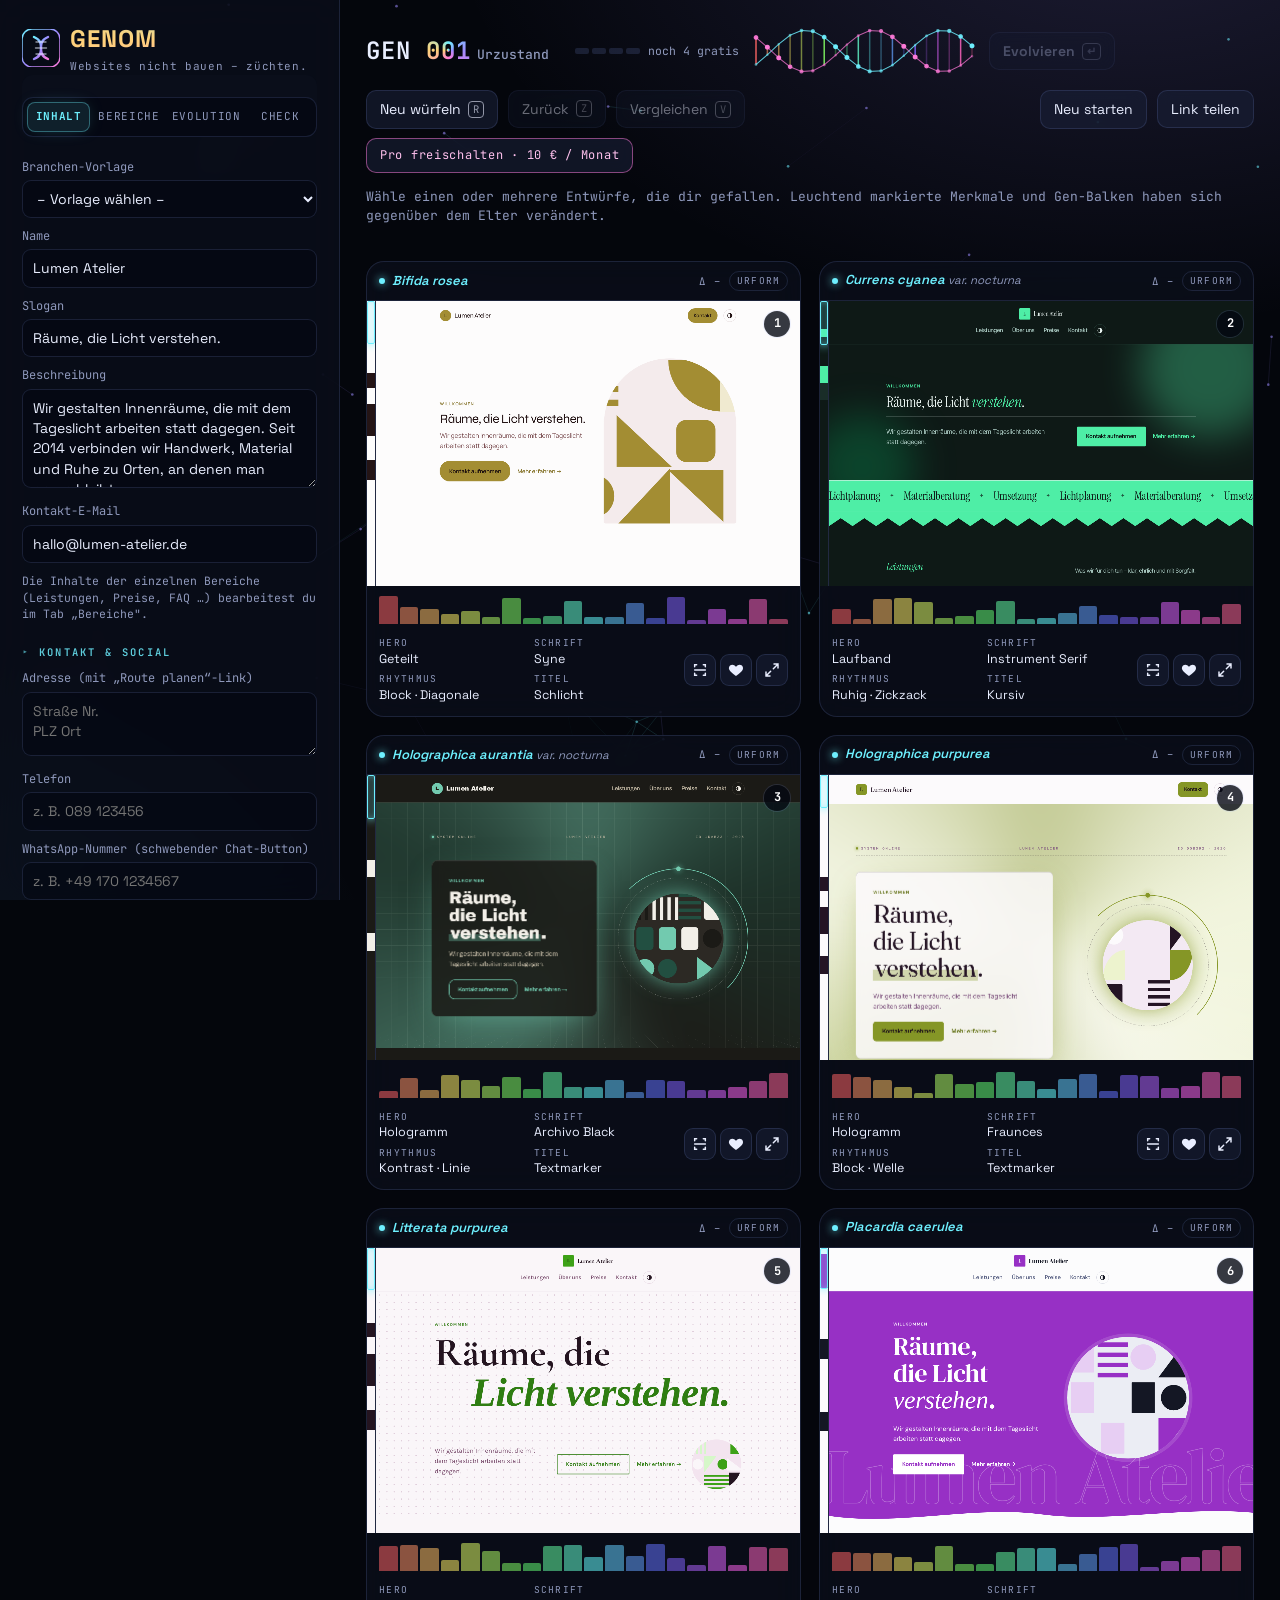
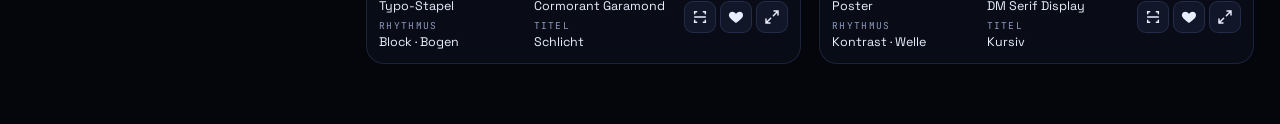
==== commit b5d9f0b0: "Besucheranzeige für den Besitzer - Knopf „x online · y Besucher“ und Besucher-Fenster, nur für den B" ====
--- a/genom/index.html
+++ b/genom/index.html
@@ -284,6 +284,25 @@
   .pw-active p { font-family: var(--mono); color: var(--accent); margin: 0 0 12px; }
   .paywall.unlocked .pw-orb { animation: spinA 1.2s linear infinite; opacity: .7; }
 
+  /* ===== Besucher ===== */
+  .viewers-btn { font-family: var(--mono); font-size: 12px; display: inline-flex; align-items: center; gap: 8px; }
+  .viewers-btn[hidden] { display: none; }
+  .vdot { width: 8px; height: 8px; border-radius: 50%; background: var(--muted); }
+  .vdot.on { background: #4ade80; box-shadow: 0 0 10px #4ade80; animation: pulse 2s ease-in-out infinite; }
+  .vw-stats { display: grid; grid-template-columns: repeat(2, 1fr); gap: 10px; margin: 16px 0 18px; }
+  .vw-stats div { background: rgba(26,33,56,.55); border: 1px solid var(--line); border-radius: 14px; padding: 12px 14px; }
+  .vw-stats b { display: block; font-family: var(--mono); font-size: 28px; letter-spacing: -.02em; font-variant-numeric: tabular-nums; }
+  .vw-stats span { color: var(--muted); font-size: 12px; }
+  .vw-list { list-style: none; margin: 0; padding: 0; display: grid; gap: 6px; max-height: 300px; overflow: auto; }
+  .vw-list li { display: grid; grid-template-columns: 34px 1fr auto; gap: 10px; align-items: center; padding: 8px 10px; border-radius: 12px; background: rgba(26,33,56,.4); border: 1px solid var(--line); }
+  .vw-list img, .vw-list .av { width: 34px; height: 34px; border-radius: 50%; object-fit: cover; }
+  .vw-list .av { display: grid; place-items: center; background: var(--panel-2); border: 1px solid var(--line); font-weight: 700; color: var(--accent); }
+  .vw-list .who { min-width: 0; }
+  .vw-list .who b { display: block; font-weight: 600; white-space: nowrap; overflow: hidden; text-overflow: ellipsis; }
+  .vw-list .who small { font-family: var(--mono); font-size: 10.5px; color: var(--muted); }
+  .vw-list .st { font-family: var(--mono); font-size: 10.5px; color: var(--muted); text-align: right; }
+  .vw-list .st.on { color: #4ade80; }
+  .vw-empty { color: var(--muted); font-size: 13px; padding: 10px 2px; }
   /* ===== Herbarium, Gen-Editor, Vergleich ===== */
   .two-col { display: grid; grid-template-columns: 1fr 1fr; gap: 0 10px; }
   .herb { display: grid; gap: 6px; margin-top: 10px; }
@@ -470,6 +489,7 @@
       <button class="btn" id="reset" title="Alles zurücksetzen und bei Generation 1 beginnen">Neu starten</button>
       <button class="btn" id="share">Link teilen</button>
       <button class="btn pro-btn" id="pro-btn" type="button"></button>
+      <button class="btn viewers-btn" id="viewers-btn" type="button" hidden><i class="vdot"></i><span id="viewers-pill">Besucher</span></button>
     </div>
     <div class="status" id="status"></div>
     <div class="lineage" id="lineage" aria-label="Ahnenreihe"></div>
@@ -502,6 +522,23 @@
       <p id="pw-active-text"></p>
       <button class="btn" id="pw-logout" type="button">Lizenz von diesem Gerät entfernen</button>
     </div>
+  </div>
+</dialog>
+
+<dialog id="viewers" class="paywall" aria-labelledby="vw-title">
+  <div class="pw">
+    <button class="pw-close" id="vw-close" type="button" aria-label="Schließen">✕</button>
+    <div class="pw-orb" aria-hidden="true"></div>
+    <p class="pw-reason">Nur für dich sichtbar</p>
+    <h2 id="vw-title">Besucher</h2>
+    <div class="vw-stats">
+      <div><b id="vw-online">–</b><span>gerade online</span></div>
+      <div><b id="vw-people">–</b><span>Besucher gesamt</span></div>
+      <div><b id="vw-visits">–</b><span>Besuche gesamt</span></div>
+      <div><b id="vw-today">–</b><span>heute da</span></div>
+    </div>
+    <ul class="vw-list" id="vw-list"></ul>
+    <p class="pw-note" id="vw-note">Gezählt werden angemeldete Personen, mit denen du den Link geteilt hast – du selbst nicht.</p>
   </div>
 </dialog>
 
@@ -1865,6 +1902,97 @@
 }
 
 
+
+/* ---- Besucher: nur in der veröffentlichten claude.ai-Seite, nur für den Besitzer sichtbar ---- */
+function agoText(t) {
+  const m = Math.round((Date.now() - t) / 60000);
+  if (m < 1) return "gerade eben";
+  if (m < 60) return `vor ${m} Min.`;
+  const h = Math.round(m / 60);
+  if (h < 24) return `vor ${h} Std.`;
+  return new Date(t).toLocaleDateString("de-DE");
+}
+async function startViewers() {
+  if (!inViewer) return;
+  const use = n => window.claude.use(n).catch(() => null);
+  const [user, db, room] = await Promise.all([use("user"), use("db"), use("room")]);
+  if (!user) return;
+  const me = await user.me();
+  // Anwesenheit melden, damit der Besitzer sieht, wer gerade da ist
+  if (room) { try { await room.presence({ app: "genom" }); } catch { /* ohne Anwesenheit */ } }
+  // Besuch zählen: jeder schreibt nur sein eigenes Dokument; der Besitzer wird nicht gezählt
+  if (db && me.id && !me.isOwner) {
+    try {
+      const ref = db.doc("visits/" + me.id), snap = await ref.get(), old = snap.exists ? snap.data() : {};
+      await ref.set({ first: old.first || Date.now(), last: Date.now(), visits: (Number(old.visits) || 0) + 1 });
+    } catch { /* ohne Schreibrecht (z. B. nur Ansehen) wird nicht gezählt */ }
+  }
+  if (!me.isOwner) return;
+
+  $("viewers-btn").hidden = false;
+  $("viewers-btn").addEventListener("click", () => { draw(); $("viewers").showModal(); });
+  $("vw-close").addEventListener("click", () => $("viewers").close());
+  $("viewers").addEventListener("click", e => { if (e.target === $("viewers")) $("viewers").close(); });
+
+  let visits = [], online = [], profiles = {}, dbState = db ? "laden" : "aus", lastIds = "", profTimer;
+  const onlineIds = () => new Set(online.map(p => p.by).filter(Boolean));
+  const loadProfiles = () => {
+    const ids = [...new Set([...visits.map(v => v.id), ...online.map(p => p.by).filter(Boolean)])].slice(0, 32);
+    const key = ids.join(",");
+    if (!ids.length || key === lastIds || key === loadProfiles.pending) return;
+    loadProfiles.pending = key;
+    clearTimeout(profTimer);
+    profTimer = setTimeout(async () => { lastIds = key; try { profiles = await user.profiles(ids); } catch { /* ohne Namen */ } loadProfiles.pending = ""; draw(); }, 600);
+  };
+  function draw() {
+    const live = onlineIds(), people = visits.length, total = visits.reduce((a, v) => a + (Number(v.visits) || 0), 0);
+    const today = new Date(); today.setHours(0, 0, 0, 0);
+    const onlineCount = online.length;
+    $("viewers-pill").textContent = `${onlineCount} online · ${people} Besucher`;
+    $("viewers-btn").querySelector(".vdot").classList.toggle("on", onlineCount > 0);
+    $("vw-online").textContent = String(onlineCount);
+    $("vw-people").textContent = dbState === "fehlt" ? "?" : String(people);
+    $("vw-visits").textContent = dbState === "fehlt" ? "?" : String(total);
+    $("vw-today").textContent = dbState === "fehlt" ? "?" : String(visits.filter(v => v.last >= today.getTime()).length);
+    const list = $("vw-list");
+    list.textContent = "";
+    // Online-Personen ohne gespeicherten Besuch (z. B. nur Ansehen) trotzdem zeigen
+    const rows = visits.map(v => ({ id: v.id, last: v.last, visits: v.visits }));
+    for (const p of online) if (p.by && !rows.some(r => r.id === p.by)) rows.push({ id: p.by, last: Date.now(), visits: null });
+    const anonOnline = online.filter(p => !p.by).length;
+    rows.sort((a, b) => (live.has(b.id) - live.has(a.id)) || (b.last - a.last));
+    for (const r of rows) {
+      const pr = profiles[r.id] || {}, li = document.createElement("li");
+      let img;
+      if (pr.avatarUrl) { img = document.createElement("img"); img.alt = ""; img.src = pr.avatarUrl; }
+      else { img = Object.assign(document.createElement("span"), { className: "av", textContent: (pr.name || "?").charAt(0).toUpperCase() }); }
+      const who = document.createElement("span"); who.className = "who";
+      const b = document.createElement("b"); b.textContent = pr.name || "Jemand"; who.append(b);
+      const sm = document.createElement("small"); sm.textContent = r.visits ? `${r.visits} Besuch${r.visits === 1 ? "" : "e"}${pr.guest ? " · Gast" : ""}` : "sieht gerade zu"; who.append(sm);
+      const st = document.createElement("span"); st.className = "st" + (live.has(r.id) ? " on" : ""); st.textContent = live.has(r.id) ? "● online" : agoText(r.last);
+      li.append(img, who, st); list.append(li);
+    }
+    if (anonOnline) { const li = document.createElement("li"); li.innerHTML = '<span class="av">?</span><span class="who"><b>Ohne Namen</b><small>sieht gerade zu</small></span>'; li.append(Object.assign(document.createElement("span"), { className: "st on", textContent: `● ${anonOnline} online` })); list.append(li); }
+    if (!list.children.length) {
+      const msg = dbState === "laden" ? "Besucher werden geladen …" : dbState === "fehlt" ? "Besucherdaten sind gerade nicht erreichbar." : "Noch keine Besucher. Teile den Link über „Teilen“, dann erscheinen sie hier.";
+      list.append(Object.assign(document.createElement("li"), { className: "vw-empty", textContent: msg }));
+      list.lastChild.style.display = "block";
+    }
+  }
+  if (db) {
+    const timer = setTimeout(() => { if (dbState === "laden") { dbState = "fehlt"; draw(); } }, 10000);
+    db.collection("visits").onSnapshot(snap => {
+      if (!snap.metadata.fromCache) clearTimeout(timer);
+      dbState = "ok";
+      visits = snap.docs.map(d => { const x = d.data() || {}; return { id: d.id, first: Number(x.first) || 0, last: Number(x.last) || 0, visits: Number(x.visits) || 0 }; });
+      loadProfiles(); draw();
+    }, () => { clearTimeout(timer); dbState = "fehlt"; draw(); });
+  }
+  if (room) room.onPeers(ch => { online = ch.peers.filter(p => p.kind === "viewer" && !p.isMe); loadProfiles(); draw(); });
+  draw();
+  setInterval(draw, 60000);
+}
+
 /* ---- Herbarium: Sammlung von Lieblingsdesigns ---- */
 const HERB_KEY = "genom-herbarium";
 let herbarium = [];
@@ -2468,7 +2596,7 @@
   $("modal").addEventListener("click", e => { if (e.target === $("modal")) $("modal").close(); });
 
   document.addEventListener("keydown", e => {
-    if (e.target.closest("input, textarea, select") || e.metaKey || e.ctrlKey || e.altKey || $("modal").open || $("paywall").open || $("compare").open) return;
+    if (e.target.closest("input, textarea, select") || e.metaKey || e.ctrlKey || e.altKey || $("modal").open || $("paywall").open || $("compare").open || $("viewers").open) return;
     if (/^[1-6]$/.test(e.key)) toggleSelect(+e.key - 1);
     else if (e.key === "Enter" && !e.target.closest("button, [role=button]")) evolve();
     else if (e.key.toLowerCase() === "r") reroll();
@@ -2491,6 +2619,7 @@
   syncHash();
   try { startField(); } catch { /* Animation ist optional */ }
   bindPaywall(); bindHerb(); bindGeneEditor(); bindCompare(); renderPro(); renderGeneEditor(); loadLicense().then(renderGeneEditor);
+  startViewers().catch(() => { /* Besucheranzeige ist optional */ });
   if (shared) toast("Geteiltes Genom geladen");
   else if (restored) toast(`Willkommen zurück – Generation ${state.gen}`);
 })();
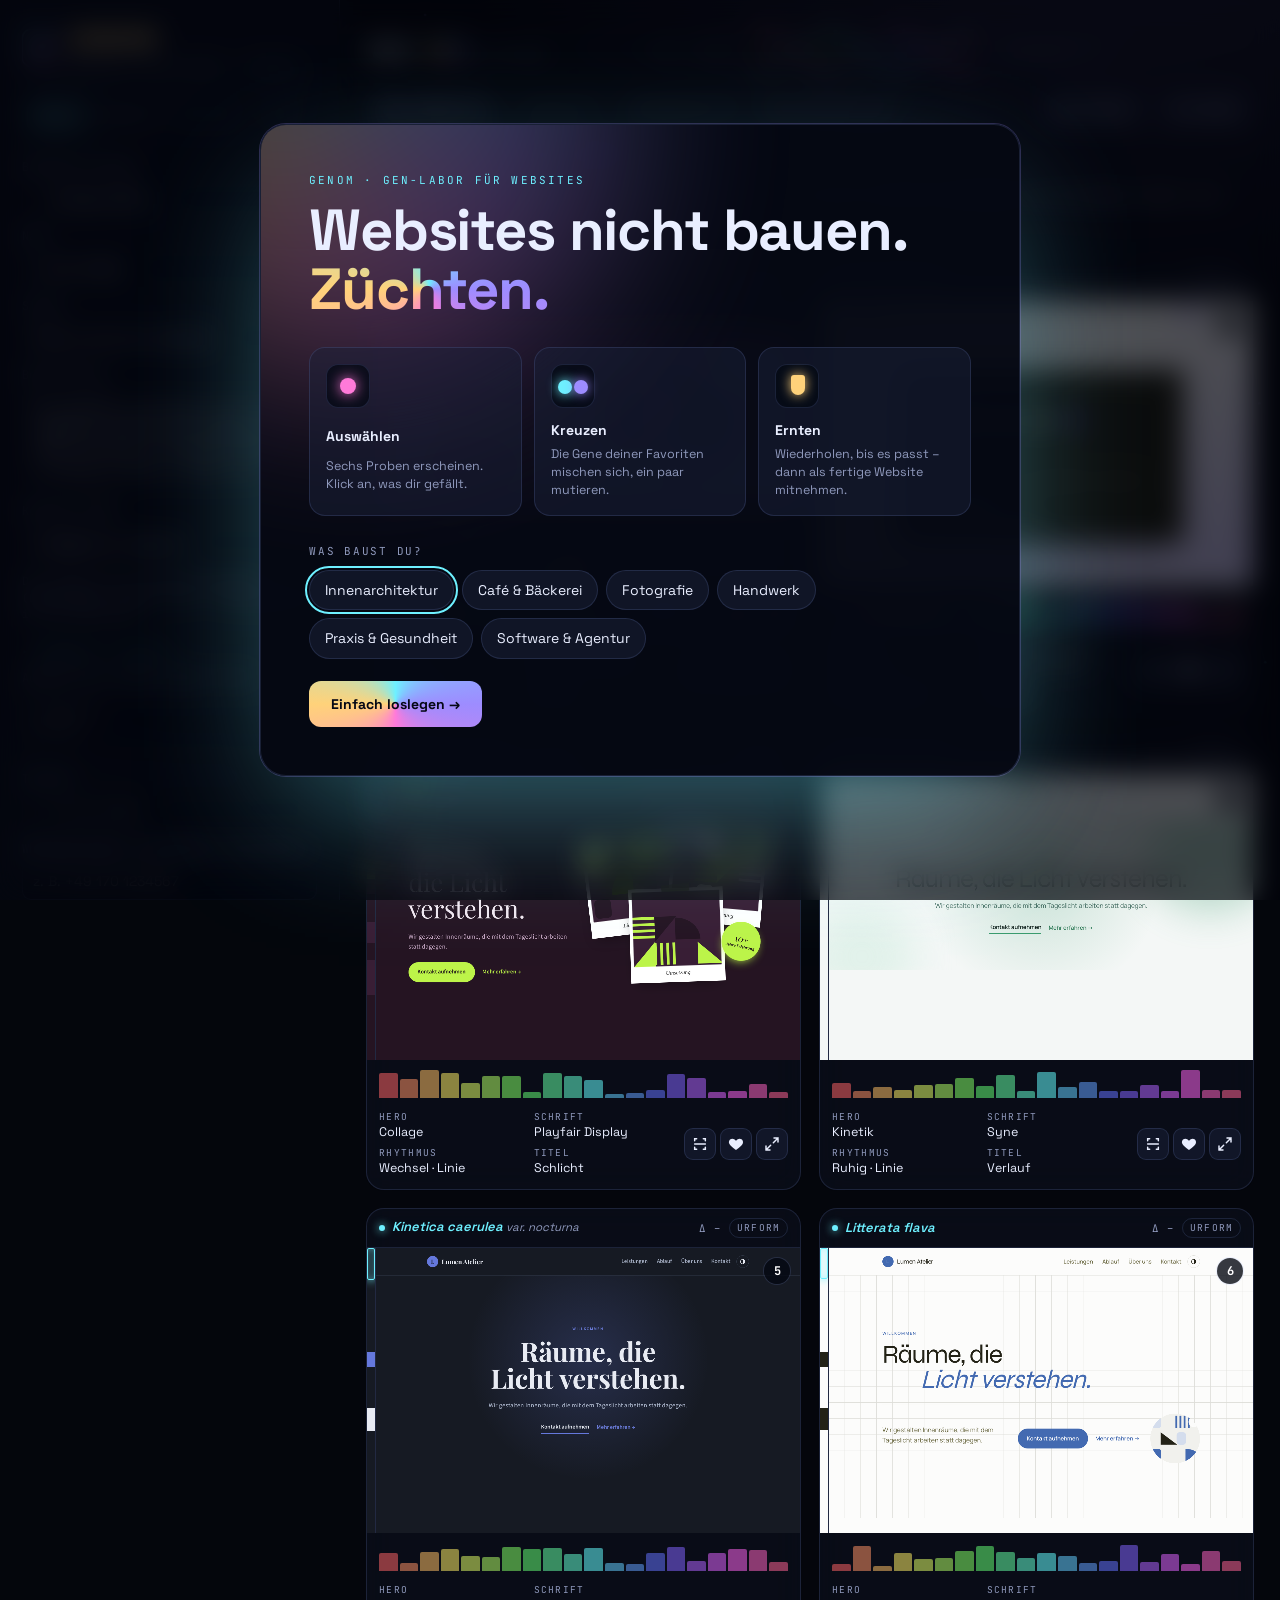
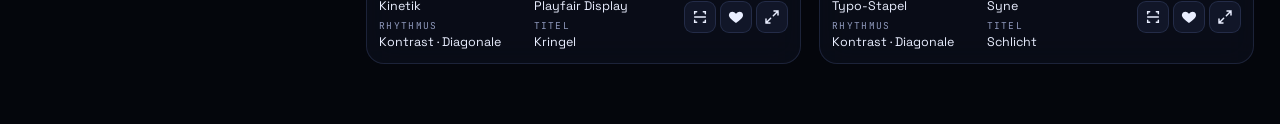
==== commit a65e8851: "Kreativere Websites, Intro, Evolutions-Film und Verkaufsseite - Heroes Kinetik, Collage und Terminal" ====
--- a/genom/index.html
+++ b/genom/index.html
@@ -284,6 +284,45 @@
   .pw-active p { font-family: var(--mono); color: var(--accent); margin: 0 0 12px; }
   .paywall.unlocked .pw-orb { animation: spinA 1.2s linear infinite; opacity: .7; }
 
+  /* ===== Intro ===== */
+  dialog.intro { width: min(760px, calc(100vw - 32px)); height: fit-content; max-height: calc(100vh - 32px); margin: auto; padding: 0; overflow: auto; border-radius: 26px;
+    background: rgba(6,9,20,.94); border: 1px solid var(--line); box-shadow: 0 0 0 1px rgba(157,140,255,.25), 0 50px 140px -30px rgba(110,240,255,.45); }
+  dialog.intro::backdrop { background: rgba(2,4,10,.7); -webkit-backdrop-filter: blur(14px); backdrop-filter: blur(14px); }
+  .in-wrap { position: relative; padding: clamp(26px, 5vw, 48px); overflow: hidden; }
+  .in-wrap > *:not(.in-orb) { position: relative; }
+  .in-orb { position: absolute; width: 520px; height: 520px; left: -160px; top: -260px; border-radius: 50%; background: var(--holo); filter: blur(90px); opacity: .32; animation: spinA 9s linear infinite; pointer-events: none; }
+  .in-kicker { font-family: var(--mono); font-size: 11px; letter-spacing: .2em; text-transform: uppercase; color: var(--accent); margin: 0 0 12px; }
+  .intro h2 { font-size: clamp(34px, 6vw, 58px); line-height: 1.02; margin: 0 0 28px; letter-spacing: -.02em; }
+  .intro h2 span { background: var(--holo); -webkit-background-clip: text; background-clip: text; color: transparent; animation: spinA 5s linear infinite; }
+  .in-steps { list-style: none; padding: 0; margin: 0 0 28px; display: grid; grid-template-columns: repeat(3, 1fr); gap: 12px; }
+  .in-steps li { background: rgba(26,33,56,.5); border: 1px solid var(--line); border-radius: 16px; padding: 16px; display: grid; gap: 4px; animation: inUp .7s cubic-bezier(.2,.7,.2,1) backwards; }
+  .in-steps li:nth-child(2) { animation-delay: .12s; } .in-steps li:nth-child(3) { animation-delay: .24s; }
+  @keyframes inUp { from { opacity: 0; transform: translateY(16px); } }
+  .in-steps small { color: var(--muted); font-size: 12.5px; }
+  .in-ico { width: 44px; height: 44px; border-radius: 12px; background: rgba(4,8,18,.7); border: 1px solid var(--line); position: relative; margin-bottom: 8px; display: block; }
+  .in-ico i { position: absolute; border-radius: 50%; }
+  .i1 i { inset: 13px; background: #ff7ad9; animation: beat 1.4s ease-in-out infinite; box-shadow: 0 0 14px #ff7ad9; }
+  @keyframes beat { 30% { transform: scale(1.3); } 60% { transform: scale(.95); } }
+  .i2 i { width: 14px; height: 14px; top: 15px; background: #6ef0ff; animation: fuseL 2s ease-in-out infinite; left: 6px; box-shadow: 0 0 12px #6ef0ff; }
+  .i2 i + i { left: auto; right: 6px; background: #9d8cff; animation-name: fuseR; box-shadow: 0 0 12px #9d8cff; }
+  @keyframes fuseL { 50% { transform: translateX(8px); } } @keyframes fuseR { 50% { transform: translateX(-8px); } }
+  .i3 i { left: 15px; top: 10px; width: 14px; height: 20px; border-radius: 3px 3px 7px 7px; background: #ffd27a; animation: drop 1.6s ease-in infinite; box-shadow: 0 0 12px #ffd27a; }
+  @keyframes drop { 0% { transform: translateY(-6px); opacity: 0; } 40% { opacity: 1; } 100% { transform: translateY(8px); opacity: 0; } }
+  .in-q { font-family: var(--mono); font-size: 11px; letter-spacing: .16em; text-transform: uppercase; color: var(--muted); margin: 0 0 10px; }
+  .in-presets { display: flex; flex-wrap: wrap; gap: 8px; margin-bottom: 22px; }
+  .in-presets button { border: 1px solid var(--line); background: rgba(26,33,56,.55); border-radius: 999px; padding: 9px 15px; }
+  .in-presets button:hover { border-color: var(--accent); box-shadow: 0 0 20px -6px var(--glow); }
+  .in-skip { border: 0; background: var(--holo); color: #050816; font-weight: 700; padding: 13px 22px; border-radius: 12px; animation: spinA 5s linear infinite; }
+  /* ===== Evolutions-Film ===== */
+  .film-stage { position: relative; flex: 1; min-height: 0; border-radius: 12px; overflow: hidden; background: #000; box-shadow: 0 0 0 1px var(--line), 0 40px 120px -30px rgba(157,140,255,.55); }
+  .film-stage iframe { position: absolute; inset: 0; width: 100%; height: 100%; border: 0; background: #fff; opacity: 0; transition: opacity .9s ease; pointer-events: none; }
+  .film-stage iframe.on { opacity: 1; }
+  .film-cap { position: absolute; left: 16px; bottom: 16px; right: 16px; display: flex; flex-wrap: wrap; gap: 8px; align-items: center; z-index: 2; pointer-events: none; }
+  .film-cap b { font-family: var(--mono); font-size: 13px; background: rgba(4,8,18,.88); border: 1px solid rgba(110,240,255,.4); color: var(--text); padding: 6px 12px; border-radius: 999px; }
+  .film-cap span { display: flex; flex-wrap: wrap; gap: 6px; }
+  .film-cap em { font-style: normal; font-family: var(--mono); font-size: 11px; background: rgba(4,8,18,.82); color: var(--accent); border: 1px solid rgba(110,240,255,.3); padding: 4px 9px; border-radius: 999px; animation: inUp .5s backwards; }
+  #film-range { width: 100%; accent-color: var(--accent); }
+  @media (max-width: 640px) { .in-steps { grid-template-columns: 1fr; } }
   /* ===== Besucher ===== */
   .viewers-btn { font-family: var(--mono); font-size: 12px; display: inline-flex; align-items: center; gap: 8px; }
   .viewers-btn[hidden] { display: none; }
@@ -485,6 +524,7 @@
       <button class="btn" id="reroll">Neu würfeln <kbd>R</kbd></button>
       <button class="btn" id="undo">Zurück <kbd>Z</kbd></button>
       <button class="btn" id="compare-btn" type="button" title="Wähle genau zwei Proben aus">Vergleichen <kbd>V</kbd></button>
+      <button class="btn" id="film-btn" type="button" title="Sieh dir an, wie deine Website entstanden ist">▶ Evolutions-Film</button>
       <span class="spacer"></span>
       <button class="btn" id="reset" title="Alles zurücksetzen und bei Generation 1 beginnen">Neu starten</button>
       <button class="btn" id="share">Link teilen</button>
@@ -509,7 +549,7 @@
       <li><b>Fertige Websites herunterladen</b><span>Eine Datei, sofort online stellbar, Schriften eingebettet, ohne Google-Verbindung.</span></li>
       <li><b>HTML kopieren</b><span>Den kompletten Code einer Website mit einem Klick.</span></li>
       <li><b>Gen-Editor</b><span>Alle 20 Gene direkt mit Reglern einstellen – Gentechnik für Websites.</span></li>
-      <li><b>Alle 10 Layouts, 9 Bereiche, eigene Bilder</b><span>Inklusive Hologramm, Poster, Magazin, Live-Öffnungszeiten und Kontaktformular.</span></li>
+      <li><b>Alle 13 Layouts, 10 Bereiche, eigene Bilder</b><span>Inklusive Hologramm, Kinetik, Collage, Terminal, Live-Öffnungszeiten und Kontaktformular.</span></li>
     </ul>
     <a class="btn primary pw-buy" id="pw-buy" target="_blank" rel="noopener">Jetzt freischalten</a>
     <p class="pw-note" id="pw-note">Monatlich kündbar. Nach dem Kauf bekommst du deinen Lizenzschlüssel per E-Mail.</p>
@@ -522,6 +562,38 @@
       <p id="pw-active-text"></p>
       <button class="btn" id="pw-logout" type="button">Lizenz von diesem Gerät entfernen</button>
     </div>
+  </div>
+</dialog>
+
+<dialog id="intro" class="intro" aria-labelledby="in-title">
+  <div class="in-wrap">
+    <div class="in-orb" aria-hidden="true"></div>
+    <p class="in-kicker">Genom · Gen-Labor für Websites</p>
+    <h2 id="in-title">Websites nicht bauen.<br><span>Züchten.</span></h2>
+    <ol class="in-steps">
+      <li><span class="in-ico i1" aria-hidden="true"><i></i></span><b>Auswählen</b><small>Sechs Proben erscheinen. Klick an, was dir gefällt.</small></li>
+      <li><span class="in-ico i2" aria-hidden="true"><i></i><i></i></span><b>Kreuzen</b><small>Die Gene deiner Favoriten mischen sich, ein paar mutieren.</small></li>
+      <li><span class="in-ico i3" aria-hidden="true"><i></i></span><b>Ernten</b><small>Wiederholen, bis es passt – dann als fertige Website mitnehmen.</small></li>
+    </ol>
+    <p class="in-q">Was baust du?</p>
+    <div class="in-presets" id="in-presets"></div>
+    <button class="in-skip" id="in-skip" type="button">Einfach loslegen →</button>
+  </div>
+</dialog>
+
+<dialog id="film" aria-label="Evolutions-Film">
+  <div class="modal">
+    <div class="modal-bar">
+      <div class="title">Evolutions-Film <code id="film-pos"></code></div>
+      <button class="btn" id="film-play" type="button">❚❚ Pause</button>
+      <button class="btn" id="film-close" type="button" aria-label="Schließen">✕</button>
+    </div>
+    <div class="film-stage" id="film-stage">
+      <iframe id="film-a" title="Generation"></iframe>
+      <iframe id="film-b" title="Generation"></iframe>
+      <div class="film-cap"><b id="film-name"></b><span id="film-diff"></span></div>
+    </div>
+    <input type="range" id="film-range" min="0" max="0" value="0" aria-label="Generation wählen">
   </div>
 </dialog>
 
@@ -580,6 +652,7 @@
 
 <script>
 "use strict";
+const INITIAL_HASH = location.hash;   // vor dem ersten syncHash() merken (z. B. #pro von der Verkaufsseite)
 
 /* =========================================================================
    1. Zufall – deterministisch & reproduzierbar
@@ -668,7 +741,7 @@
    5. Dekodierung: Genom → Phänotyp (konkrete Design-Entscheidungen)
    ========================================================================= */
 const HARMONIES = [["Monochrom", 0], ["Komplementär", 180], ["Analog", 38], ["Triade", 120], ["Split-Komplementär", 150]];
-const HEROES = ["Zentriert", "Geteilt", "Riesentitel", "Farbband", "Magazin", "Bento", "Poster", "Laufband", "Typo-Stapel", "Hologramm"];
+const HEROES = ["Zentriert", "Geteilt", "Riesentitel", "Farbband", "Magazin", "Bento", "Poster", "Laufband", "Typo-Stapel", "Hologramm", "Kinetik", "Collage", "Terminal"];
 const FEATS = ["Karten", "Liste", "Zickzack", "Bento", "Tabs"];
 const DIVIDERS = ["Linie", "Welle", "Diagonale", "Zickzack", "Bogen"];
 const HEADLINES = ["Schlicht", "Textmarker", "Kursiv", "Kontur", "Kringel", "Verlauf"];
@@ -832,6 +905,7 @@
    ========================================================================= */
 const SECTIONS = [
   { id: "leistungen", label: "Leistungen", nav: "Leistungen", on: true, field: "features", fn: "Karten, Liste oder Zickzack mit Illustrationen – das Genom entscheidet.", hint: "Eine pro Zeile: „Titel: Text“" },
+  { id: "ablauf", label: "Ablauf", nav: "Ablauf", on: true, field: "steps", fn: "Zeitleiste, die sich beim Scrollen Schritt für Schritt füllt.", hint: "Ein Schritt pro Zeile: „Titel: Text“ (2–5 Schritte)" },
   { id: "zahlen", label: "Zahlen & Fakten", nav: null, on: true, field: "stats", fn: "Die Zahlen zählen hoch, sobald man hinscrollt.", hint: "Eine pro Zeile: „Zahl | Beschriftung“, z. B. „1.200+ | Kunden“" },
   { id: "galerie", label: "Galerie", nav: "Galerie", on: false, field: null, fn: "Eigene Bilder; ein Klick öffnet die Großansicht, Pfeiltasten blättern.", hint: "" },
   { id: "ueber", label: "Über uns", nav: "Über uns", on: true, field: null, fn: "Deine Beschreibung als großes Zitat (Text im Tab „Inhalt“).", hint: "" },
@@ -847,7 +921,13 @@
   for (const s of Array.isArray(content.sections) ? content.sections : []) {
     if (s && SECTION_BY_ID[s.id] && !seen.has(s.id)) { seen.add(s.id); out.push({ id: s.id, on: !!s.on }); }
   }
-  for (const s of SECTIONS) if (!seen.has(s.id)) out.push({ id: s.id, on: s.on });
+  // Neue Bereiche an ihrer vorgesehenen Stelle einfügen, nicht ans Ende
+  SECTIONS.forEach((s, i) => {
+    if (seen.has(s.id)) return;
+    const before = SECTIONS.slice(0, i).reverse().find(x => out.some(o => o.id === x.id));
+    const at = before ? out.findIndex(o => o.id === before.id) + 1 : 0;
+    out.splice(at, 0, { id: s.id, on: s.on }); seen.add(s.id);
+  });
   return out;
 }
 const lines = txt => String(txt || "").split("\n").map(l => l.trim()).filter(Boolean);
@@ -903,6 +983,14 @@
     return `<section class="features rv" id="leistungen"><div class="wrap">
 <div class="sec-head"><h2>${hl("Leistungen")}</h2><p>Was wir für dich tun – klar, ehrlich und mit Sorgfalt.</p></div>
 ${tabs || `<div class="${["fgrid", "flist", "fzigs", "fbento"][d.feats]}">${items}</div>`}</div></section>`;
+  },
+  ablauf({ content }) {
+    const st = parseFeatures(content.steps).slice(0, 5);
+    if (!content.steps || !st.length) return "";
+    return `<section class="process rv" id="ablauf"><div class="wrap">
+<div class="sec-head"><h2>${hl("So läuft es ab")}</h2><p>Schritt für Schritt – ohne Überraschungen.</p></div>
+<ol class="steps" style="--n:${st.length}">${st.map((x, i) => `<li><span class="num">${i + 1}</span><h3>${esc(x.t)}</h3><p>${esc(x.d)}</p></li>`).join("")}</ol>
+</div></section>`;
   },
   zahlen({ g, content }) {
     const stats = lines(content.stats).slice(0, 4).map(parseStat);
@@ -1070,6 +1158,53 @@
     addEventListener("scroll", onScroll, { passive: true }); onScroll();
   }
 
+  var fine = window.matchMedia && matchMedia("(hover: hover) and (pointer: fine)").matches;
+  // Kinetik: Buchstaben weichen der Maus aus, ein Lichtkegel folgt
+  var kin = d.querySelector(".h10");
+  if (kin && fine && !reduce) {
+    var ks = [].slice.call(kin.querySelectorAll(".k")), raf = 0, mx = 0, my = 0;
+    kin.addEventListener("pointermove", function (e) {
+      mx = e.clientX; my = e.clientY;
+      var r = kin.getBoundingClientRect();
+      kin.style.setProperty("--mx", (mx - r.left) + "px"); kin.style.setProperty("--my", (my - r.top) + "px");
+      if (raf) return;
+      raf = requestAnimationFrame(function () {
+        raf = 0;
+        ks.forEach(function (k) {
+          var b = k.getBoundingClientRect(), cx = b.left + b.width / 2, cy = b.top + b.height / 2, dx = cx - mx, dy = cy - my, dist = Math.sqrt(dx * dx + dy * dy), f = Math.max(0, 1 - dist / 170);
+          k.style.transform = f ? "translate(" + (dx / (dist || 1) * f * 16).toFixed(1) + "px," + (dy / (dist || 1) * f * 16).toFixed(1) + "px) scale(" + (1 + f * .22).toFixed(3) + ")" : "";
+          k.style.color = f > .45 ? "var(--at)" : "";
+        });
+      });
+    });
+    kin.addEventListener("pointerleave", function () { ks.forEach(function (k) { k.style.transform = ""; k.style.color = ""; }); });
+  }
+  // Terminal: Slogan tippt sich selbst
+  var typed = d.querySelector(".typed");
+  if (typed && !reduce) {
+    var full = typed.getAttribute("data-text") || typed.textContent, pos = 0;
+    typed.setAttribute("aria-label", full); typed.textContent = "";
+    var tick = function () { typed.textContent = full.slice(0, ++pos); if (pos < full.length) setTimeout(tick, 38 + Math.random() * 60); };
+    setTimeout(tick, 500);
+  }
+  // Ablauf: Zeitleiste füllt sich beim Scrollen
+  var steps = d.querySelector(".steps");
+  if (steps) {
+    var items = steps.querySelectorAll("li");
+    var upd = function () {
+      var r = steps.getBoundingClientRect(), p = Math.min(1, Math.max(0, (innerHeight * .75 - r.top) / (r.height + innerHeight * .3)));
+      if (reduce) p = 1;
+      steps.style.setProperty("--p", p.toFixed(3));
+      items.forEach(function (li, i) { li.classList.toggle("done", p >= (items.length > 1 ? i / (items.length - 1) : 0) - .001); });
+    };
+    addEventListener("scroll", upd, { passive: true }); addEventListener("resize", upd); upd();
+  }
+  // Magnetische Buttons
+  if (fine && !reduce) d.querySelectorAll(".btn, .theme-t").forEach(function (b) {
+    b.addEventListener("pointermove", function (e) { var r = b.getBoundingClientRect(); b.style.transform = "translate(" + ((e.clientX - r.left - r.width / 2) * .22).toFixed(1) + "px," + ((e.clientY - r.top - r.height / 2) * .32).toFixed(1) + "px)"; });
+    b.addEventListener("pointerleave", function () { b.style.transform = ""; });
+  });
+
   var tbtns = d.querySelectorAll(".theme-t"), setFlip = function (on) {
     d.documentElement.classList.toggle("flip", on);
     tbtns.forEach(function (b) { b.setAttribute("aria-pressed", on); });
@@ -1224,6 +1359,16 @@
 <div class="glass">${eyebrow}${h1}${leadP}${actions}</div>
 <div class="orbit" aria-hidden="true"><div class="ring"></div><div class="ring r2"><i class="sat"></i></div><div class="core">${artwork(g, d, 0, 500, 500)}</div></div>
 </div></section>`,
+    `<section class="hero h10"><div class="wrap">${eyebrow}<h1 aria-label="${esc(tagline)}"><span aria-hidden="true">${tagline.split(/\s+/).filter(Boolean).map(w => `<span class="w">${[...w].map(ch => `<span class="k">${esc(ch)}</span>`).join("")}</span>`).join(" ")}</span></h1>${leadP}${actions}</div></section>`,
+    `<section class="hero h11"><div class="wrap"><div>${eyebrow}${h1}${leadP}${actions}</div>
+<div class="board" aria-hidden="true">${feats.slice(0, 3).map((x, i) => `<figure class="pola p${i}"><div class="art">${artwork(g, d, 60 + i, 400, 340)}</div><figcaption>${esc(x.t)}</figcaption></figure>`).join("")}
+<span class="sticker"><b>${esc(stat.text)}</b>${esc(stat.label)}</span></div></div></section>`,
+    `<section class="hero h12"><div class="wrap"><div class="term" role="group" aria-label="Willkommen">
+<div class="term-bar" aria-hidden="true"><i></i><i></i><i></i><span>${name.toLowerCase().replace(/\s+/g, "-")} — zsh</span></div>
+<div class="term-body"><p class="cmd" aria-hidden="true"><span class="pr">~ $</span> start --willkommen</p>
+<h1 class="typed" data-text="${esc(tagline)}">${esc(tagline)}</h1>
+${feats.slice(0, 4).map(x => `<p class="out"><span class="ok">✓</span> ${esc(x.t)}</p>`).join("")}
+${leadP}${actions}</div></div></div></section>`,
   ][d.hero];
   const heroEnd = [3, 6, 7].includes(d.hero) ? "band" : "base";
 
@@ -1248,9 +1393,9 @@
   const deco = [
     "",
     `.hero{position:relative;overflow:hidden}.hero::before,.hero::after{content:"";position:absolute;border-radius:50%;filter:blur(60px);z-index:0;pointer-events:none}.hero::before{width:420px;height:420px;background:${c.accent};top:-140px;right:-80px;opacity:.32}.hero::after{width:320px;height:320px;background:${c.tint};bottom:-120px;left:-60px;opacity:.55}.hero .wrap{position:relative;z-index:1}`,
-    `.hero:not(.h3):not(.h6){background-image:linear-gradient(var(--line) 1px,transparent 1px),linear-gradient(90deg,var(--line) 1px,transparent 1px);background-size:48px 48px;background-position:-1px -1px}`,
-    `.hero:not(.h3):not(.h6){background:linear-gradient(160deg,var(--bg) 30%,var(--tint))}`,
-    `.hero:not(.h3):not(.h6){background-image:radial-gradient(var(--line) 1.6px,transparent 1.6px);background-size:22px 22px}`,
+    `.hero:not(.h3):not(.h6):not(.h10){background-image:linear-gradient(var(--line) 1px,transparent 1px),linear-gradient(90deg,var(--line) 1px,transparent 1px);background-size:48px 48px;background-position:-1px -1px}`,
+    `.hero:not(.h3):not(.h6):not(.h10){background:linear-gradient(160deg,var(--bg) 30%,var(--tint))}`,
+    `.hero:not(.h3):not(.h6):not(.h10){background-image:radial-gradient(var(--line) 1.6px,transparent 1.6px);background-size:22px 22px}`,
   ][d.deco];
   const squiggle = `url("data:image/svg+xml,${encodeURIComponent(`<svg xmlns='http://www.w3.org/2000/svg' viewBox='0 0 40 10'><path d='M0 6 Q10 0 20 6 T40 6' fill='none' stroke='${c.accent}' stroke-width='2.6' stroke-linecap='round'/></svg>`)}")`;
   const headline = [
@@ -1362,6 +1507,35 @@
 .h9 .orbit .core{position:absolute;inset:16%;border-radius:50%;overflow:hidden;box-shadow:0 0 70px -10px ${c.accent}}.h9 .orbit .core svg{width:100%;height:100%;display:block}
 .h9 .orbit .ring{position:absolute;inset:4%;border-radius:50%;border:1.5px dashed color-mix(in srgb,var(--fg) 40%,transparent);animation:spin 34s linear infinite}
 .h9 .orbit .r2{inset:-3%;border:2px solid transparent;border-top-color:${c.accent};border-right-color:${c.accent};animation-duration:9s;animation-direction:reverse}
+.h10{text-align:center;overflow:hidden;--mx:50%;--my:40%;background:radial-gradient(520px circle at var(--mx) var(--my),color-mix(in srgb,${c.accent} 22%,transparent),transparent 70%)}
+.h10 h1{font-size:clamp(3rem,10vw,${(d.ratio ** 5.2).toFixed(2)}rem);line-height:1;margin:0 auto .35em;max-width:none}
+.h10 .w{display:inline-block;white-space:nowrap}
+.h10 .k{display:inline-block;transition:transform .35s cubic-bezier(.2,.7,.2,1),color .35s;animation:kwave 1.1s cubic-bezier(.2,.7,.2,1) backwards}
+.h10 .w:nth-child(2n) .k{animation-delay:.08s}.h10 .k:nth-child(3n){animation-delay:.14s}.h10 .k:nth-child(3n+1){animation-delay:.04s}
+@keyframes kwave{from{opacity:0;transform:translateY(.6em) rotate(8deg)}}
+.h10 .lead{margin:0 auto}.h10 .actions{justify-content:center}
+.h11 .wrap{display:grid;grid-template-columns:1fr 1.1fr;gap:40px;align-items:center}
+.h11 .board{position:relative;height:460px}
+.pola{position:absolute;margin:0;width:52%;background:#fff;padding:10px 10px 14px;box-shadow:0 18px 40px -18px rgba(0,0,0,.45);transition:transform .4s cubic-bezier(.2,.7,.2,1),z-index 0s;animation:rise .9s backwards}
+.pola .art{border-radius:2px}.pola .art svg{aspect-ratio:400/340}
+.pola figcaption{font-family:"${f.d}",serif;font-style:italic;font-size:1.05rem;color:#222;margin-top:8px;text-align:center}
+.pola::before{content:"";position:absolute;top:-12px;left:50%;width:84px;height:24px;margin-left:-42px;background:color-mix(in srgb,${c.tint} 75%,transparent);transform:rotate(-4deg);box-shadow:0 1px 2px rgba(0,0,0,.1)}
+.pola.p0{left:0;top:30px;transform:rotate(-7deg);animation-delay:.1s}.pola.p1{right:2%;top:0;transform:rotate(5deg);animation-delay:.22s}.pola.p2{left:24%;bottom:0;transform:rotate(-2deg);animation-delay:.34s}
+.pola:hover{transform:rotate(0) scale(1.05);z-index:5}
+.sticker{position:absolute;right:4%;bottom:14%;z-index:6;width:118px;height:118px;border-radius:50%;background:${c.accent};color:${c.onAccent};display:grid;place-content:center;text-align:center;font-size:.78rem;font-weight:600;line-height:1.2;transform:rotate(12deg);box-shadow:0 10px 30px -10px ${c.accent};animation:wob 6s ease-in-out infinite}
+.sticker b{display:block;font-family:"${f.d}",sans-serif;font-size:1.7rem;font-weight:${d.weight}}
+@keyframes wob{50%{transform:rotate(4deg) scale(1.04)}}
+.h12 .term{max-width:860px;margin:0 auto;background:var(--fg);color:var(--bg);border-radius:${Math.max(10, Math.min(R, 18))}px;overflow:hidden;box-shadow:0 40px 80px -40px rgba(0,0,0,.6)}
+.term-bar{display:flex;align-items:center;gap:7px;padding:12px 16px;border-bottom:1px solid color-mix(in srgb,var(--bg) 18%,transparent);font-family:ui-monospace,SFMono-Regular,Menlo,monospace;font-size:.75rem;opacity:.85}
+.term-bar i{width:11px;height:11px;border-radius:50%;background:color-mix(in srgb,var(--bg) 35%,transparent)}.term-bar i:first-child{background:${c.accent}}
+.term-bar span{margin-left:auto}
+.term-body{padding:clamp(22px,4vw,44px);font-family:ui-monospace,SFMono-Regular,Menlo,monospace}
+.term-body .cmd,.term-body .out{margin:0 0 .4em;font-size:.95rem;opacity:.85}.term-body .pr{opacity:.7}
+.term-body .ok{color:${c.accent}}
+.term-body h1{font-family:"${f.d}",sans-serif;color:inherit;margin:.3em 0 .6em;min-height:1.1em}
+.term-body h1::after{content:"";display:inline-block;width:.5em;height:.9em;background:${c.accent};margin-left:.08em;vertical-align:-.08em;animation:blink 1s steps(2) infinite}
+.term-body .lead{color:inherit;opacity:.8;margin-top:1.2em}.term-body .more{color:inherit}
+.term-body .btn.outline{color:var(--bg);border-color:var(--bg)}.term-body .btn.link{color:var(--bg)}
 .h9 .sat{position:absolute;top:-8px;left:calc(50% - 7px);width:14px;height:14px;border-radius:50%;background:${c.accent};box-shadow:0 0 18px ${c.accent}}
 
 /* Bereiche */
@@ -1446,6 +1620,13 @@
 .faq details p{color:var(--muted);margin:0 0 22px;max-width:46em}
 .hours .split{grid-template-columns:1fr 1fr;align-items:center}
 .nav-r{display:flex;align-items:center;gap:18px;flex-wrap:wrap}
+.steps{list-style:none;margin:0;padding:0;display:grid;grid-template-columns:repeat(var(--n),1fr);gap:28px;position:relative}
+.steps::before,.steps::after{content:"";position:absolute;top:21px;left:calc(50% / var(--n));right:calc(50% / var(--n));height:3px;border-radius:2px;background:var(--line)}
+.steps::after{right:auto;width:calc((100% - 100% / var(--n)) * var(--p, 0));background:${c.accent};transition:width .25s linear}
+.steps li{position:relative;text-align:center}
+.steps .num{position:relative;z-index:1;width:44px;height:44px;border-radius:50%;display:grid;place-items:center;margin:0 auto 18px;font-weight:700;background:var(--bg);border:3px solid var(--line);color:var(--muted);transition:background .4s,border-color .4s,color .4s,transform .4s}
+.steps li.done .num{background:${c.accent};border-color:${c.accent};color:${c.onAccent};transform:scale(1.08)}
+.steps p{color:var(--muted);margin:0}
 .theme-t{width:38px;height:38px;border-radius:50%;border:1.5px solid var(--line);background:transparent;color:var(--fg);cursor:pointer;display:grid;place-items:center;flex:none;transition:transform .4s}
 .theme-t:hover{border-color:var(--fg)}.theme-t[aria-pressed=true]{transform:rotate(180deg)}
 .addr{margin-top:28px;font-size:.98rem;opacity:.9}.addr a{color:inherit}
@@ -1476,7 +1657,8 @@
 
 @media (max-width:860px){
   .nav nav{gap:16px;font-size:.95rem}.n0 .wrap{flex-direction:column;align-items:flex-start;gap:12px}
-  .h1 .wrap,.h2 .row,.h7 .row,.h6 .wrap,.h9 .wrap,.fzig,.frow,.ftabs{grid-template-columns:1fr;gap:20px}.h9 .orbit{max-width:240px}.fzig.rev .art{order:0}
+  .h1 .wrap,.h2 .row,.h7 .row,.h6 .wrap,.h9 .wrap,.h11 .wrap,.fzig,.frow,.ftabs{grid-template-columns:1fr;gap:20px}.h11 .board{height:340px}.sticker{width:96px;height:96px}
+  .steps{grid-template-columns:1fr!important;gap:26px!important;padding-left:58px}.steps::before,.steps::after{left:21px!important;right:auto!important;top:0!important;bottom:0;width:3px!important;height:auto!important}.steps::after{height:calc(var(--p,0)*100%)!important}.steps li{text-align:left!important}.steps .num{position:absolute;left:-58px;margin:0!important}.h9 .orbit{max-width:240px}.fzig.rev .art{order:0}
   .h2 .actions,.h7 .actions{justify-content:flex-start}
   .h4 .mag-grid{grid-template-columns:1fr}.h4 .mag-side{writing-mode:horizontal-tb;transform:none}.h4 .mag-art{margin-top:0}
   .h5 .bento{grid-template-columns:1fr 1fr}.h5 .ta,.h5 .tb{grid-column:1/-1;grid-row:auto}
@@ -1583,6 +1765,7 @@
   testimonials: "Unsere Wohnung fühlt sich endlich wie ein Zuhause an – heller, ruhiger, einfach richtig. — Clara & Ben, Hamburg\nDas Team hat zugehört, statt seinen Stil durchzudrücken. Genau das hatten wir gesucht. — Dr. Feld, Praxisinhaber",
   faq: "Arbeitet ihr auch mit kleinen Budgets? Ja – oft machen schon Licht und Farbe den größten Unterschied.\nWie lange dauert ein Projekt? Ein Raumkonzept steht in zwei bis drei Wochen, die Umsetzung hängt vom Umfang ab.\nKommt ihr auch außerhalb der Stadt? Ja, deutschlandweit – Anfahrt nach Aufwand.",
   hours: "Mo–Fr: 09:00–18:00\nSa: nach Vereinbarung\nSo: geschlossen",
+  steps: "Kennenlernen: Wir sprechen über Räume, Wünsche und Budget.\nKonzept: Grundriss, Licht und Material als Moodboard.\nUmsetzung: Wir koordinieren Handwerk und Einkauf.\nÜbergabe: Einziehen, ankommen, wohlfühlen.",
   legalName: "", legalAddress: "", legalRep: "", legalPhone: "", legalRegister: "", legalVat: "", host: "",
   address: "", phone: "", whatsapp: "", instagram: "", facebook: "", tiktok: "", linkedin: "",
   private: false,
@@ -1593,7 +1776,7 @@
 function toast(msg) { const t = $("toast"); t.textContent = msg; t.classList.add("show"); clearTimeout(toast.t); toast.t = setTimeout(() => t.classList.remove("show"), Math.max(1800, msg.length * 55)); }
 
 /* ---- Proben: Artname, Chromosom-Streifen, Durchleuchten ---- */
-const GENERA = ["Centralis", "Bifida", "Gigantea", "Fasciata", "Periodica", "Tessellata", "Placardia", "Currens", "Litterata", "Holographica"];
+const GENERA = ["Centralis", "Bifida", "Gigantea", "Fasciata", "Periodica", "Tessellata", "Placardia", "Currens", "Litterata", "Holographica", "Kinetica", "Collagia", "Terminalis"];
 const EPITHETS = [[15, "rubra"], [45, "aurantia"], [70, "flava"], [160, "viridis"], [200, "cyanea"], [250, "caerulea"], [290, "violacea"], [335, "purpurea"], [361, "rosea"]];
 function speciesName(g) {
   const d = decode(g), hue = g[G.hue] / 255 * 360;
@@ -1734,6 +1917,7 @@
   const lead = n ? state.pop[state.selected[0]] : state.pop[0];
   if (lead) $("code-in").value = toCode(lead);
   $("compare-btn").disabled = n !== 2;
+  $("film-btn").disabled = state.lineage.length < 1;
   if (!(document.activeElement && document.activeElement.dataset && document.activeElement.dataset.gene !== undefined)) renderGeneEditor();
   renderCheck();
 }
@@ -1902,6 +2086,66 @@
 }
 
 
+
+
+/* ---- Intro beim ersten Besuch ---- */
+const INTRO_KEY = "genom-intro";
+function bindIntro() {
+  const box = $("in-presets");
+  for (const [k, pr] of Object.entries(PRESETS)) {
+    const b = Object.assign(document.createElement("button"), { type: "button", textContent: pr.label });
+    b.addEventListener("click", () => { applyPreset(k); closeIntro(); });
+    box.append(b);
+  }
+  $("in-skip").addEventListener("click", closeIntro);
+  $("intro").addEventListener("close", () => { try { localStorage.setItem(INTRO_KEY, "1"); } catch { /* egal */ } });
+  let seen = false; try { seen = localStorage.getItem(INTRO_KEY) === "1"; } catch { /* zeigen */ }
+  if (!seen && !INITIAL_HASH.includes("g=") && INITIAL_HASH !== "#pro") setTimeout(() => $("intro").showModal(), 350);
+}
+function closeIntro() { $("intro").close(); }
+
+/* ---- Evolutions-Film: die Ahnenreihe als Zeitraffer ---- */
+const film = { frames: [], i: 0, timer: 0, playing: true, front: "film-a" };
+function openFilm() {
+  const lead = state.pop[state.selected.length ? state.selected[0] : 0];
+  film.frames = [...state.lineage.map(g => g.slice()), lead.slice()];
+  if (film.frames.length < 2) { toast("Züchte erst ein paar Generationen – dann gibt es einen Film"); return; }
+  $("film-range").max = film.frames.length - 1;
+  $("film-a").classList.remove("on"); $("film-b").classList.remove("on");
+  film.playing = true; $("film-play").textContent = "❚❚ Pause";
+  $("film").showModal();
+  showFrame(0);
+  scheduleFilm();
+}
+function showFrame(i) {
+  film.i = Math.max(0, Math.min(film.frames.length - 1, i));
+  const g = film.frames[film.i], sp = speciesName(g), back = film.front === "film-a" ? "film-b" : "film-a";
+  const el = $(back);
+  el.onload = () => { el.classList.add("on"); $(film.front).classList.remove("on"); film.front = back; };
+  el.srcdoc = renderSite(g, state.content, { images: state.images });
+  $("film-range").value = film.i;
+  $("film-pos").textContent = `${film.i + 1} / ${film.frames.length}`;
+  $("film-name").textContent = `${film.i === film.frames.length - 1 ? "Heute" : "Generation " + (film.i + 1)} · ${sp.genus} ${sp.epithet}`;
+  const diff = $("film-diff"); diff.textContent = "";
+  if (film.i > 0) {
+    const a = describe(film.frames[film.i - 1]), b = describe(g);
+    const changed = Object.keys(b).filter(k => a[k] !== b[k]).slice(0, 5);
+    const dist = Math.round(geneDistance(film.frames[film.i - 1], g) * 100);
+    for (const t of [`Δ ${dist} %`, ...changed.map(k => `${k}: ${b[k]}`)]) diff.append(Object.assign(document.createElement("em"), { textContent: t }));
+  }
+}
+function scheduleFilm() {
+  clearTimeout(film.timer);
+  if (!film.playing || !$("film").open) return;
+  film.timer = setTimeout(() => { showFrame(film.i + 1 >= film.frames.length ? 0 : film.i + 1); scheduleFilm(); }, reduceMotion ? 4000 : 2600);
+}
+function bindFilm() {
+  $("film-btn").addEventListener("click", openFilm);
+  $("film-close").addEventListener("click", () => $("film").close());
+  $("film").addEventListener("close", () => clearTimeout(film.timer));
+  $("film-play").addEventListener("click", () => { film.playing = !film.playing; $("film-play").textContent = film.playing ? "❚❚ Pause" : "▶ Abspielen"; scheduleFilm(); });
+  $("film-range").addEventListener("input", e => { film.playing = false; $("film-play").textContent = "▶ Abspielen"; clearTimeout(film.timer); showFrame(+e.target.value); });
+}
 
 /* ---- Besucher: nur in der veröffentlichten claude.ai-Seite, nur für den Besitzer sichtbar ---- */
 function agoText(t) {
@@ -2320,9 +2564,9 @@
 }
 
 /* ---- Branchen-Vorlagen ---- */
-const PRESET_KEYS = ["name", "tagline", "about", "features", "email", "stats", "prices", "testimonials", "faq", "hours"];
+const PRESET_KEYS = ["name", "tagline", "about", "features", "email", "stats", "prices", "testimonials", "faq", "hours", "steps"];
 const PRESETS = {
-  atelier: { label: "Innenarchitektur", ...DEFAULT_CONTENT, on: ["leistungen", "zahlen", "galerie", "ueber", "preise", "stimmen", "faq", "kontakt"] },
+  atelier: { label: "Innenarchitektur", ...DEFAULT_CONTENT, on: ["leistungen", "ablauf", "zahlen", "galerie", "ueber", "preise", "stimmen", "faq", "kontakt"] },
   cafe: { label: "Café & Bäckerei", name: "Morgenrot Café", tagline: "Guter Kaffee braucht Zeit. Wir nehmen sie uns.",
     about: "Wir rösten unsere Bohnen selbst und backen jeden Morgen frisch. Ein Ort zum Ankommen, Lesen und Bleiben – mitten im Viertel.",
     features: "Eigene Röstung: Kleine Chargen, fair gehandelt, jede Woche frisch.\nHausgebackenes: Sauerteigbrot, Zimtschnecken und saisonale Kuchen.\nCatering: Frühstück und Kaffeebar für Büros und Feiern.",
@@ -2332,7 +2576,8 @@
     testimonials: "Der beste Flat White der Stadt – und die Zimtschnecken sind gefährlich gut. — Lea M., Stammgast\nUnser Team-Frühstück wurde pünktlich und liebevoll geliefert. — Jonas K., Büroleiter",
     faq: "Habt ihr vegane Optionen? Ja – Hafermilch ohne Aufpreis und täglich mindestens zwei vegane Kuchen.\nKann ich reservieren? Unter der Woche nicht nötig, am Wochenende gerne per E-Mail.\nGibt es WLAN? Ja, kostenlos – fragt einfach an der Theke nach dem Passwort.",
     hours: "Mo–Fr: 07:30–18:00\nSa: 08:30–17:00\nSo: 09:00–14:00",
-    on: ["zeiten", "leistungen", "preise", "galerie", "stimmen", "faq", "kontakt"] },
+    steps: "Bestellen: Am Tresen oder per E-Mail für Catering.\nFrisch zubereitet: Wir rösten, backen und brühen vor Ort.\nGenießen: Am Fenster, im Garten oder zum Mitnehmen.",
+    on: ["zeiten", "ablauf", "leistungen", "preise", "galerie", "stimmen", "faq", "kontakt"] },
   foto: { label: "Fotografie", name: "Studio Nordlicht", tagline: "Bilder, die bleiben, wenn der Moment vorbei ist.",
     about: "Ich fotografiere Menschen, Marken und Momente – ehrlich, natürlich und ohne steife Posen. Jedes Shooting beginnt mit einem Gespräch.",
     features: "Porträts: Natürliche Bilder für Bewerbung, Website und Social Media.\nHochzeiten: Ganztägige Begleitung mit Blick fürs Unauffällige.\nBusiness: Team-, Produkt- und Reportagefotografie für Unternehmen.",
@@ -2342,7 +2587,8 @@
     testimonials: "Wir haben uns keine Sekunde wie vor einer Kamera gefühlt – und die Bilder sind magisch. — Sarah & Tim, Brautpaar\nEndlich Teamfotos, die nicht nach Stock-Foto aussehen. — Miriam H., Marketingleiterin",
     faq: "Wann bekomme ich die Bilder? Porträts innerhalb einer Woche, Hochzeiten innerhalb von vier Wochen.\nReist du auch? Ja, deutschlandweit – Anfahrt wird nach Kilometern berechnet.\nDarf ich die Bilder drucken? Natürlich, private Nutzungsrechte sind immer enthalten.",
     hours: "Mo–Fr: 10:00–18:00\nSa: nach Vereinbarung\nSo: geschlossen",
-    on: ["galerie", "leistungen", "preise", "stimmen", "faq", "kontakt"] },
+    steps: "Gespräch: Wir planen Stil, Ort und Ablauf.\nShooting: Entspannt, ohne steife Posen.\nAuswahl: Du wählst deine Favoriten in der Online-Galerie.\nLieferung: Bearbeitete Bilder in voller Auflösung.",
+    on: ["galerie", "ablauf", "leistungen", "preise", "stimmen", "faq", "kontakt"] },
   handwerk: { label: "Handwerk", name: "Holzwerk Berger", tagline: "Möbel, die Generationen überdauern.",
     about: "Seit drei Generationen bauen wir Möbel aus heimischem Massivholz – maßgefertigt, reparierbar und mit ehrlichem Handwerk.",
     features: "Maßmöbel: Tische, Regale und Schränke exakt für deinen Raum.\nInnenausbau: Treppen, Türen und Einbauten aus einer Hand.\nRestaurierung: Wir geben alten Lieblingsstücken neues Leben.",
@@ -2352,7 +2598,8 @@
     testimonials: "Unser Esstisch ist das Herz der Wohnung geworden. Danke für die Geduld bei der Planung! — Familie Wagner\nPünktlich, sauber, perfekt eingepasst – so muss Handwerk sein. — Thomas R., Architekt",
     faq: "Wie lange dauert ein Maßmöbel? Je nach Umfang vier bis acht Wochen ab Freigabe der Planung.\nWelche Hölzer verwendet ihr? Eiche, Nussbaum, Kirsche, Esche und Ahorn – alle aus der Region.\nKommt ihr auch zu mir? Ja, Beratung und Aufmaß machen wir direkt bei dir vor Ort.",
     hours: "Mo–Fr: 07:00–12:00, 13:00–16:30\nSa: 09:00–12:00\nSo: geschlossen",
-    on: ["leistungen", "zahlen", "galerie", "ueber", "preise", "stimmen", "faq", "zeiten", "kontakt"] },
+    steps: "Beratung: Vor Ort, mit Aufmaß und Holzmustern.\nEntwurf: Skizze und Angebot mit Festpreis.\nFertigung: In unserer Werkstatt aus Massivholz.\nMontage: Lieferung und Einbau bei dir.",
+    on: ["leistungen", "ablauf", "zahlen", "galerie", "ueber", "preise", "stimmen", "faq", "zeiten", "kontakt"] },
   praxis: { label: "Praxis & Gesundheit", name: "Physio Balance", tagline: "Bewegung ist die beste Medizin.",
     about: "Unser Team begleitet dich auf dem Weg zurück zu schmerzfreier Bewegung – mit Zeit, Fachwissen und einem individuellen Plan.",
     features: "Physiotherapie: Gezielte Behandlung nach Verletzung oder Operation.\nManuelle Therapie: Sanfte Techniken bei Rücken- und Gelenkschmerzen.\nPrävention: Kurse und Training, damit es gar nicht erst wehtut.",
@@ -2362,7 +2609,8 @@
     testimonials: "Nach drei Monaten wieder schmerzfrei laufen – ich bin unendlich dankbar. — Petra S., Patientin\nKompetent, herzlich und immer pünktlich. Klare Empfehlung! — Daniel F., Patient",
     faq: "Brauche ich ein Rezept? Für Kassenleistungen ja, als Selbstzahler kannst du direkt einen Termin buchen.\nWas soll ich mitbringen? Rezept, Befunde, bequeme Kleidung und ein großes Handtuch.\nGibt es Hausbesuche? Ja, für Patient:innen mit entsprechender Verordnung.",
     hours: "Mo–Do: 07:30–19:00\nFr: 07:30–15:00\nSa–So: geschlossen",
-    on: ["zeiten", "leistungen", "zahlen", "ueber", "preise", "stimmen", "faq", "kontakt"] },
+    steps: "Termin: Online oder telefonisch vereinbaren.\nBefund: Ausführliche Untersuchung und Gespräch.\nBehandlung: Individueller Plan mit Übungen.\nNachsorge: Damit es dauerhaft besser bleibt.",
+    on: ["zeiten", "leistungen", "ablauf", "zahlen", "ueber", "preise", "stimmen", "faq", "kontakt"] },
   tech: { label: "Software & Agentur", name: "Kodex Labs", tagline: "Software, die einfach funktioniert.",
     about: "Wir entwickeln Web-Apps und digitale Produkte für Unternehmen, die mehr wollen als eine Vorlage. Schnell, sicher und durchdacht.",
     features: "Web-Apps: Individuelle Anwendungen von der Idee bis zum Launch.\nUX-Design: Oberflächen, die Menschen gerne benutzen.\nBetreuung: Wartung, Hosting und Weiterentwicklung aus einer Hand.",
@@ -2372,7 +2620,8 @@
     testimonials: "Kodex hat in sechs Wochen geliefert, wofür andere sechs Monate veranschlagt hatten. — Nina B., Gründerin\nKlare Kommunikation, sauberer Code, kein Bullshit. — Marco L., CTO",
     faq: "Mit welchen Technologien arbeitet ihr? Vor allem TypeScript, React, Node und Postgres – je nach Projekt.\nGehört mir der Code? Ja, vollständig und ab dem ersten Tag.\nArbeitet ihr remote? Ja, mit Workshops vor Ort, wenn es sinnvoll ist.",
     hours: "Mo–Fr: 09:00–18:00\nSa–So: geschlossen",
-    on: ["leistungen", "zahlen", "preise", "stimmen", "faq", "kontakt"] },
+    steps: "Workshop: Ziele, Nutzer und Umfang klären.\nPrototyp: Klickbares Design in zwei Wochen.\nEntwicklung: In kurzen Sprints mit regelmäßigen Demos.\nLaunch: Live gehen, messen, verbessern.",
+    on: ["leistungen", "ablauf", "zahlen", "preise", "stimmen", "faq", "kontakt"] },
 };
 const CONTENT_FIELDS = { name: "c-name", tagline: "c-tagline", about: "c-about", email: "c-email",
   address: "c-address", phone: "c-phone", whatsapp: "c-wa", instagram: "c-ig", facebook: "c-fb", tiktok: "c-tt", linkedin: "c-li" };
@@ -2596,7 +2845,7 @@
   $("modal").addEventListener("click", e => { if (e.target === $("modal")) $("modal").close(); });
 
   document.addEventListener("keydown", e => {
-    if (e.target.closest("input, textarea, select") || e.metaKey || e.ctrlKey || e.altKey || $("modal").open || $("paywall").open || $("compare").open || $("viewers").open) return;
+    if (e.target.closest("input, textarea, select") || e.metaKey || e.ctrlKey || e.altKey || $("modal").open || $("paywall").open || $("compare").open || $("viewers").open || $("film").open || $("intro").open) return;
     if (/^[1-6]$/.test(e.key)) toggleSelect(+e.key - 1);
     else if (e.key === "Enter" && !e.target.closest("button, [role=button]")) evolve();
     else if (e.key.toLowerCase() === "r") reroll();
@@ -2620,6 +2869,8 @@
   try { startField(); } catch { /* Animation ist optional */ }
   bindPaywall(); bindHerb(); bindGeneEditor(); bindCompare(); renderPro(); renderGeneEditor(); loadLicense().then(renderGeneEditor);
   startViewers().catch(() => { /* Besucheranzeige ist optional */ });
+  bindFilm(); bindIntro();
+  if (INITIAL_HASH === "#pro") { try { localStorage.setItem(INTRO_KEY, "1"); } catch { /* egal */ } setTimeout(() => openPaywall(""), 400); }
   if (shared) toast("Geteiltes Genom geladen");
   else if (restored) toast(`Willkommen zurück – Generation ${state.gen}`);
 })();
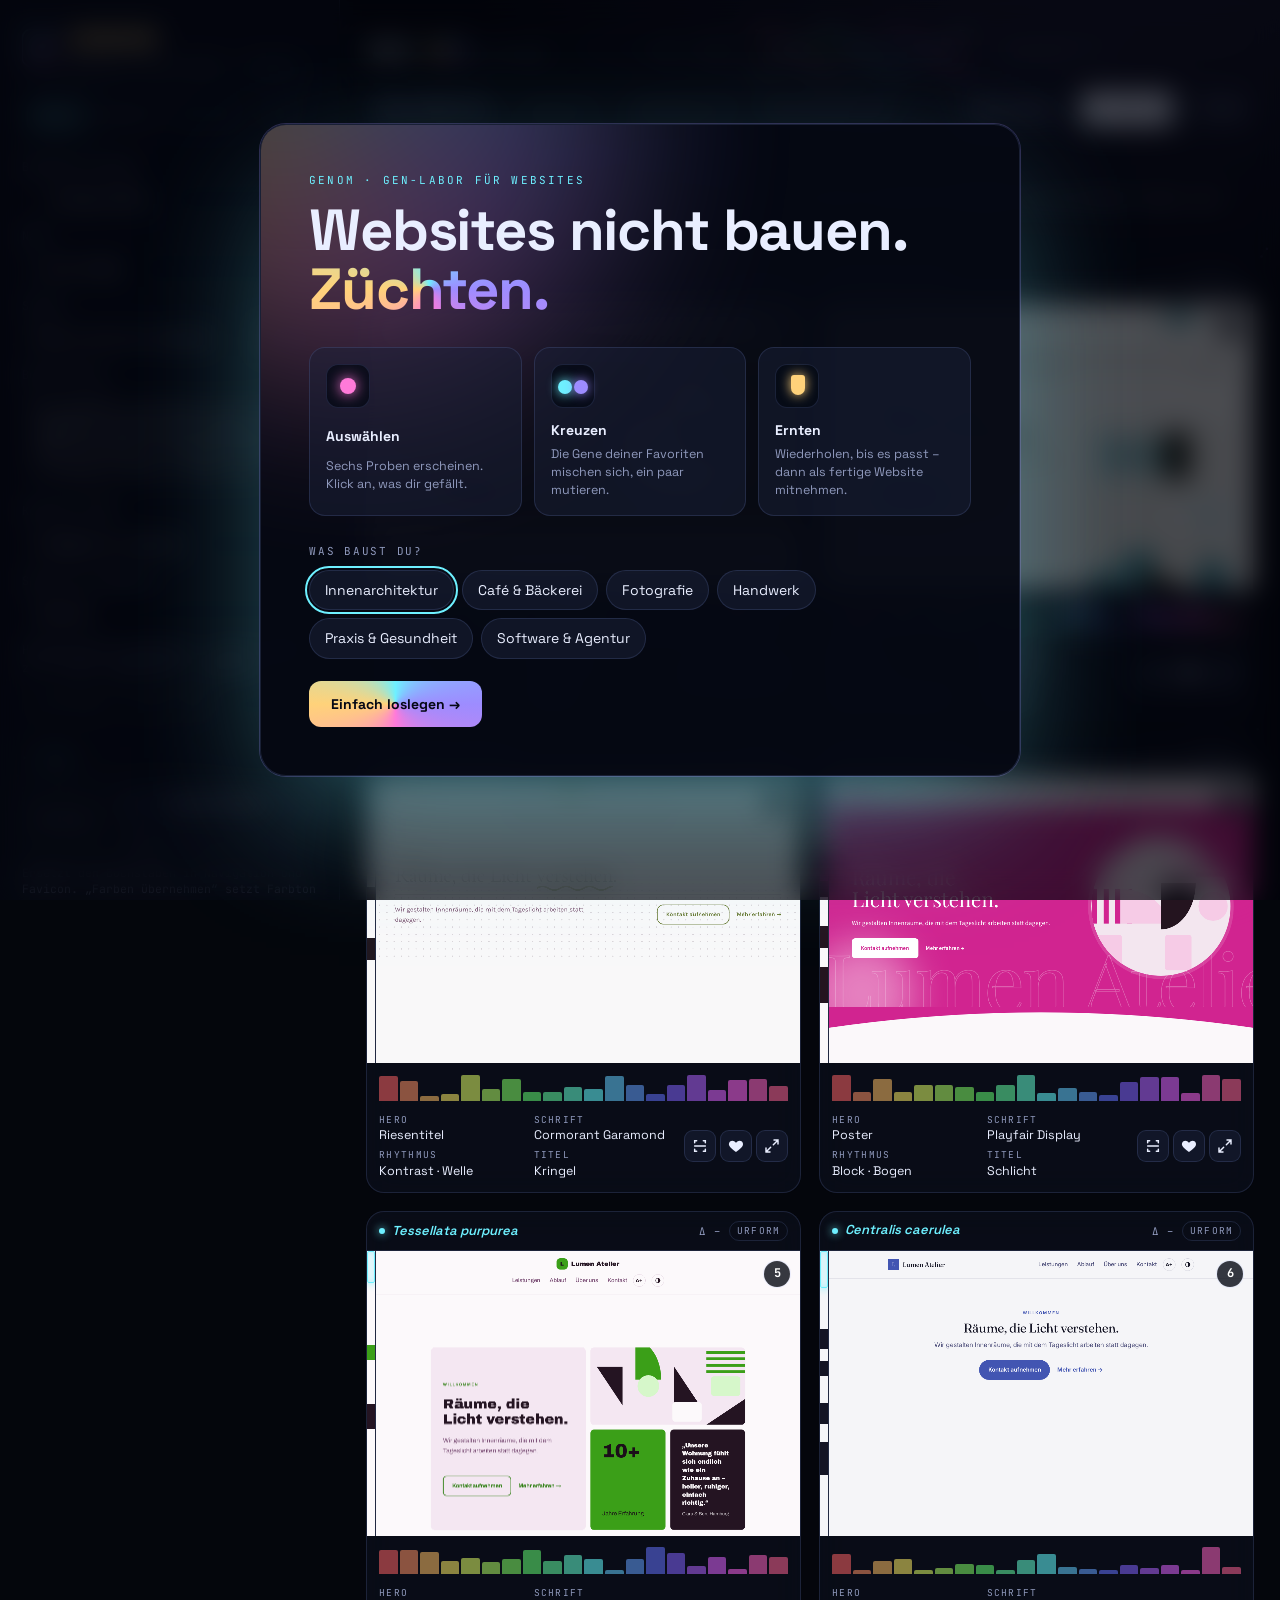
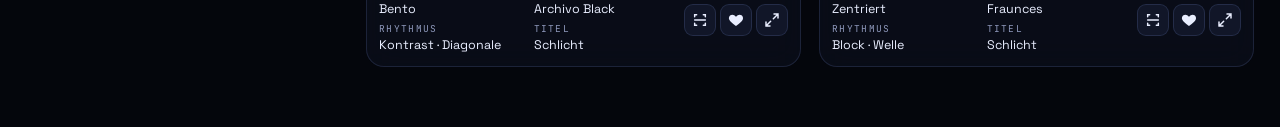
==== commit a4392225: "Viele neue Funktionen für Websites, Builder und Verkaufsseite Websites: Englisch/Deutsch, Bereich Te" ====
--- a/genom/index.html
+++ b/genom/index.html
@@ -284,6 +284,19 @@
   .pw-active p { font-family: var(--mono); color: var(--accent); margin: 0 0 12px; }
   .paywall.unlocked .pw-orb { animation: spinA 1.2s linear infinite; opacity: .7; }
 
+  /* ===== Logo, Slogan, Geräte ===== */
+  label.field span.with-btn { display: flex; gap: 6px; font-family: inherit; color: inherit; font-size: inherit; margin: 0; }
+  .with-btn input { flex: 1; min-width: 0; }
+  .with-btn .btn { padding: 6px 10px; font-size: 12px; }
+  .logo-box { display: grid; grid-template-columns: 84px 1fr; gap: 10px; align-items: center; }
+  .logo-prev { width: 84px; height: 84px; border-radius: 14px; border: 1px dashed var(--line); display: grid; place-items: center; font-size: 11px; color: var(--muted); text-align: center; overflow: hidden;
+    background: repeating-conic-gradient(rgba(255,255,255,.04) 0 25%, transparent 0 50%) 0 0 / 14px 14px; }
+  .logo-prev img { max-width: 76px; max-height: 76px; object-fit: contain; }
+  .logo-actions { display: grid; gap: 6px; }
+  .logo-actions .btn { justify-content: center; font-size: 12.5px; padding: 7px 10px; }
+  .logo-actions .btn[hidden] { display: none; }
+  .seg.device button { font-size: 12px; font-family: var(--mono); }
+  .grid.mob { grid-template-columns: repeat(auto-fill, minmax(230px, 1fr)); }
   /* ===== Intro ===== */
   dialog.intro { width: min(760px, calc(100vw - 32px)); height: fit-content; max-height: calc(100vh - 32px); margin: auto; padding: 0; overflow: auto; border-radius: 26px;
     background: rgba(6,9,20,.94); border: 1px solid var(--line); box-shadow: 0 0 0 1px rgba(157,140,255,.25), 0 50px 140px -30px rgba(110,240,255,.45); }
@@ -429,9 +442,23 @@
       <div class="group">
         <label class="field"><span>Branchen-Vorlage</span><select id="preset"><option value="">– Vorlage wählen –</option></select></label>
         <label class="field"><span>Name</span><input type="text" id="c-name"></label>
-        <label class="field"><span>Slogan</span><input type="text" id="c-tagline"></label>
+        <label class="field"><span>Slogan</span><span class="with-btn"><input type="text" id="c-tagline"><button class="btn" id="slogan-idea" type="button" title="Slogan-Vorschlag">✨ Idee</button></span></label>
         <label class="field"><span>Beschreibung</span><textarea id="c-about" rows="4"></textarea></label>
         <label class="field"><span>Kontakt-E-Mail</span><input type="email" id="c-email"></label>
+        <label class="field"><span>Sprache der Website</span><select id="c-lang"><option value="de">Deutsch</option><option value="en">English</option></select></label>
+        <label class="field"><span>Hinweisleiste (optional) – „Text | Ziel“, z. B. „Neu: Sommerkarte | #preise“</span><input type="text" id="c-notice" placeholder="Leer lassen für keine Leiste"></label>
+      </div>
+      <div class="group">
+        <h2>Logo</h2>
+        <div class="logo-box">
+          <div class="logo-prev" id="logo-prev" aria-live="polite">Kein Logo</div>
+          <div class="logo-actions">
+            <label class="btn upload">Logo hochladen<input type="file" id="logo-in" accept="image/png,image/jpeg,image/webp,image/svg+xml"></label>
+            <button class="btn" id="logo-colors" type="button" disabled>Farben aus Logo übernehmen</button>
+            <button class="btn" id="logo-rm" type="button" hidden>Entfernen</button>
+          </div>
+        </div>
+        <p class="hint">Ersetzt den Buchstaben in Navigation und Favicon. „Farben übernehmen“ setzt Farbton und Sättigung aller Proben auf die Hauptfarbe deines Logos und sperrt die Farben.</p>
         <p class="hint">Die Inhalte der einzelnen Bereiche (Leistungen, Preise, FAQ …) bearbeitest du im Tab „Bereiche".</p>
       </div>
       <div class="group">
@@ -527,6 +554,10 @@
       <button class="btn" id="film-btn" type="button" title="Sieh dir an, wie deine Website entstanden ist">▶ Evolutions-Film</button>
       <span class="spacer"></span>
       <button class="btn" id="reset" title="Alles zurücksetzen und bei Generation 1 beginnen">Neu starten</button>
+      <span class="seg device" role="group" aria-label="Proben anzeigen als">
+        <button type="button" id="dev-desk" aria-pressed="true" title="Desktop-Ansicht">🖥 Desktop</button>
+        <button type="button" id="dev-mob" aria-pressed="false" title="Handy-Ansicht">📱 Handy</button>
+      </span>
       <button class="btn" id="share">Link teilen</button>
       <button class="btn pro-btn" id="pro-btn" type="button"></button>
       <button class="btn viewers-btn" id="viewers-btn" type="button" hidden><i class="vdot"></i><span id="viewers-pill">Besucher</span></button>
@@ -913,6 +944,7 @@
   { id: "stimmen", label: "Kundenstimmen", nav: null, on: true, field: "testimonials", fn: "Karussell zum Wischen und Blättern.", hint: "„Zitat — Name, Rolle“" },
   { id: "faq", label: "FAQ", nav: "FAQ", on: true, field: "faq", fn: "Fragen klappen auf – funktioniert sogar ohne JavaScript.", hint: "Eine pro Zeile: „Frage? Antwort“" },
   { id: "zeiten", label: "Öffnungszeiten", nav: null, on: false, field: "hours", fn: "Zeigt Besuchern live „Jetzt geöffnet“ oder wann wieder offen ist.", hint: "„Mo–Fr: 08:00–18:00“, „Sa: 09:00–14:00“, „So: geschlossen“ – mehrere Zeiten mit Komma" },
+  { id: "team", label: "Team", nav: "Team", on: false, field: "team", fn: "Menschen mit Avatar-Kreis, Rolle und einem Satz – baut Vertrauen auf.", hint: "Eine Person pro Zeile: „Name | Rolle | Ein Satz über sie“" },
   { id: "kontakt", label: "Kontakt", nav: "Kontakt", on: true, field: null, fn: "Formular öffnet das E-Mail-Programm mit fertiger Nachricht – ganz ohne Server.", hint: "" },
 ];
 const SECTION_BY_ID = Object.fromEntries(SECTIONS.map(s => [s.id, s]));
@@ -943,7 +975,7 @@
   const dec = m[3] ? m[3].length : 0;
   return { text: v, label, pre: m[1], suf: m[4], dec, to: parseFloat(m[2].replace(/\./g, "") + (m[3] ? "." + m[3] : "")) };
 }
-const DAYS = ["mo", "di", "mi", "do", "fr", "sa", "so"];
+const DAYS = ["mo", "di", "mi", "do", "fr", "sa", "so"], DAYS_EN = ["mon", "tue", "wed", "thu", "fri", "sat", "sun"];
 /** „Mo–Fr: 08:00–12:00, 14:00–18:00“ → { label, times, days:[0..4], ranges:[[480,720],…] } */
 function parseHours(txt) {
   const schedule = [[], [], [], [], [], [], []], rows = [];
@@ -952,7 +984,7 @@
     if (!m) continue;
     const days = [];
     for (const part of m[1].toLowerCase().split(/[,&+]|\sund\s/)) {
-      const ds = (part.match(/(mo|di|mi|do|fr|sa|so)/g) || []).map(x => DAYS.indexOf(x));
+      const ds = (part.match(/(mon|tue|wed|thu|fri|sat|sun|mo|di|mi|do|fr|sa|so)/g) || []).map(x => x.length === 3 ? DAYS_EN.indexOf(x) : DAYS.indexOf(x));
       if (ds.length >= 2 && /[–\-—]|bis/.test(part)) { for (let i = ds[0]; ; i = (i + 1) % 7) { days.push(i); if (i === ds[1]) break; } }
       else days.push(...ds);
     }
@@ -964,6 +996,37 @@
   }
   return { schedule, rows };
 }
+
+/* ---- Sprache der Website: feste Texte auf Deutsch oder Englisch ---- */
+const I18N = {
+  de: { lang: "de", locale: "de_DE", welcome: "Willkommen", contactCta: "Kontakt aufnehmen", more: "Mehr erfahren →", contact: "Kontakt",
+    service: "Leistung", services: "Leistungen", issue: "Ausgabe", fig: "Abb. 1", online: "System online", writeUs: "Schreib uns",
+    theme: "Hell- oder Dunkelmodus umschalten", themeT: "Hell / Dunkel", bigger: "Schrift vergrößern", toTop: "Nach oben",
+    servicesSub: "Was wir für dich tun – klar, ehrlich und mit Sorgfalt.", steps: "So läuft es ab", stepsSub: "Schritt für Schritt – ohne Überraschungen.",
+    stats: "Zahlen und Fakten", zoom: "vergrößern", gallery: "Einblicke", gallerySub: "Klicke auf ein Bild für die Großansicht.",
+    popular: "Beliebt", ask: "Anfragen", askPrefix: "Anfrage: ", prices: "Preise", pricesSub: "Transparent und fair – ohne versteckte Kosten.",
+    voices: "Das sagen andere", prev: "Zurück", next: "Weiter", faq: "Häufige Fragen", faqSub: "Noch etwas offen? Schreib uns einfach.",
+    hours: "Öffnungszeiten", talk: "Lass uns sprechen.", talkSub: "Schreib uns – wir melden uns innerhalb eines Werktags.",
+    name: "Name", email: "E-Mail", subject: "Betreff", subjectPh: "Worum geht es?", message: "Nachricht", send: "Nachricht vorbereiten",
+    formNote: "Öffnet dein E-Mail-Programm mit der fertigen Nachricht – es werden keine Daten an einen Server gesendet.",
+    route: "Route planen →", tel: "Tel.", team: "Das Team", teamSub: "Die Menschen hinter", imprint: "Impressum", privacy: "Datenschutz",
+    close: "Schließen", noticeClose: "Hinweis schließen", lightbox: "Bildansicht",
+    nav: { leistungen: "Leistungen", ablauf: "Ablauf", galerie: "Galerie", ueber: "Über uns", preise: "Preise", faq: "FAQ", team: "Team", kontakt: "Kontakt" } },
+  en: { lang: "en", locale: "en_US", welcome: "Welcome", contactCta: "Get in touch", more: "Learn more →", contact: "Contact",
+    service: "service", services: "services", issue: "Issue", fig: "Fig. 1", online: "System online", writeUs: "Write to us",
+    theme: "Toggle light or dark mode", themeT: "Light / Dark", bigger: "Larger text", toTop: "Back to top",
+    servicesSub: "What we do for you – clear, honest and with care.", steps: "How it works", stepsSub: "Step by step – no surprises.",
+    stats: "Facts and figures", zoom: "enlarge", gallery: "Gallery", gallerySub: "Click an image to enlarge it.",
+    popular: "Popular", ask: "Enquire", askPrefix: "Enquiry: ", prices: "Pricing", pricesSub: "Transparent and fair – no hidden costs.",
+    voices: "What people say", prev: "Previous", next: "Next", faq: "FAQ", faqSub: "Anything else? Just drop us a line.",
+    hours: "Opening hours", talk: "Let's talk.", talkSub: "Write to us – we reply within one working day.",
+    name: "Name", email: "Email", subject: "Subject", subjectPh: "What is it about?", message: "Message", send: "Prepare message",
+    formNote: "Opens your email app with the finished message – no data is sent to a server.",
+    route: "Get directions →", tel: "Phone", team: "The team", teamSub: "The people behind", imprint: "Legal notice", privacy: "Privacy",
+    close: "Close", noticeClose: "Dismiss notice", lightbox: "Image view",
+    nav: { leistungen: "Services", ablauf: "Process", galerie: "Gallery", ueber: "About", preise: "Pricing", faq: "FAQ", team: "Team", kontakt: "Contact" } },
+};
+const tr = content => I18N[content && content.lang === "en" ? "en" : "de"];
 
 const SECTION_RENDER = {
   leistungen({ g, d, content }) {
@@ -981,14 +1044,14 @@
       `<button role="tab" id="lt-${i}" aria-controls="lp-${i}" aria-selected="${i === 0}"><span>${String(i + 1).padStart(2, "0")}</span>${esc(x.t)}</button>`).join("")}</div>
 <div>${list.map((x, i) => `<div class="tp${i === 0 ? " on" : ""}" id="lp-${i}" role="tabpanel" aria-labelledby="lt-${i}"><div class="art">${artwork(g, d, i + 1, 640, 400)}</div><h3>${esc(x.t)}</h3><p>${esc(x.d)}</p></div>`).join("")}</div></div>` : "";
     return `<section class="features rv" id="leistungen"><div class="wrap">
-<div class="sec-head"><h2>${hl("Leistungen")}</h2><p>Was wir für dich tun – klar, ehrlich und mit Sorgfalt.</p></div>
+<div class="sec-head"><h2>${hl(tr(content).nav.leistungen)}</h2><p>${tr(content).servicesSub}</p></div>
 ${tabs || `<div class="${["fgrid", "flist", "fzigs", "fbento"][d.feats]}">${items}</div>`}</div></section>`;
   },
   ablauf({ content }) {
     const st = parseFeatures(content.steps).slice(0, 5);
     if (!content.steps || !st.length) return "";
     return `<section class="process rv" id="ablauf"><div class="wrap">
-<div class="sec-head"><h2>${hl("So läuft es ab")}</h2><p>Schritt für Schritt – ohne Überraschungen.</p></div>
+<div class="sec-head"><h2>${hl(tr(content).steps)}</h2><p>${tr(content).stepsSub}</p></div>
 <ol class="steps" style="--n:${st.length}">${st.map((x, i) => `<li><span class="num">${i + 1}</span><h3>${esc(x.t)}</h3><p>${esc(x.d)}</p></li>`).join("")}</ol>
 </div></section>`;
   },
@@ -996,15 +1059,16 @@
     const stats = lines(content.stats).slice(0, 4).map(parseStat);
     if (!stats.length) return "";
     const band = (g[G.shift] & 1) === 1;
-    return `<section class="stats rv${band ? " band" : ""}" id="zahlen" aria-label="Zahlen und Fakten"><div class="wrap grid">${stats.map(s =>
+    return `<section class="stats rv${band ? " band" : ""}" id="zahlen" aria-label="${tr(content).stats}"><div class="wrap grid">${stats.map(s =>
       `<div class="stat"><b${s.to !== undefined ? ` data-to="${s.to}" data-dec="${s.dec}" data-pre="${esc(s.pre)}" data-suf="${esc(s.suf)}"` : ""}>${esc(s.text)}</b><span>${esc(s.label)}</span></div>`).join("")}</div></section>`;
   },
-  galerie({ g, d, images }) {
+  galerie({ g, d, images, content }) {
+    const t = tr(content);
     const tiles = images.length
-      ? images.map(im => `<button class="tile" data-alt="${esc(im.alt)}" aria-label="${esc(im.alt || "Bild")} vergrößern"><img src="${im.src}" alt="${esc(im.alt)}" loading="lazy"></button>`)
-      : Array.from({ length: 6 }, (_, i) => `<button class="tile" aria-label="Illustration ${i + 1} vergrößern">${artwork(g, d, 40 + i, 400, 300)}</button>`);
+      ? images.map(im => `<button class="tile" data-alt="${esc(im.alt)}" aria-label="${esc(im.alt || "Bild")} ${t.zoom}"><img src="${im.src}" alt="${esc(im.alt)}" loading="lazy"></button>`)
+      : Array.from({ length: 6 }, (_, i) => `<button class="tile" aria-label="Illustration ${i + 1} ${t.zoom}">${artwork(g, d, 40 + i, 400, 300)}</button>`);
     return `<section class="gallery rv" id="galerie"><div class="wrap">
-<div class="sec-head"><h2>${hl("Einblicke")}</h2><p>Klicke auf ein Bild für die Großansicht.</p></div>
+<div class="sec-head"><h2>${hl(t.gallery)}</h2><p>${t.gallerySub}</p></div>
 <div class="gal">${tiles.join("")}</div></div></section>`;
   },
   ueber({ content }) {
@@ -1013,15 +1077,15 @@
   preise({ content, btnClass, on, email }) {
     const plans = lines(content.prices).slice(0, 4).map(l => {
       const hl = l.startsWith("*"), [n = "", p = "", feats = ""] = l.replace(/^\*\s*/, "").split("|").map(x => x.trim());
-      const subject = `Anfrage: ${n}`;
+      const subject = `${tr(content).askPrefix}${n}`;
       const href = on.has("kontakt") ? "#kontakt" : `mailto:${email}?subject=${encodeURIComponent(subject)}`;
-      return `<article class="plan${hl ? " hl-plan" : ""}">${hl ? `<span class="badge">Beliebt</span>` : ""}<h3>${esc(n)}</h3><div class="price">${esc(p)}</div>
+      return `<article class="plan${hl ? " hl-plan" : ""}">${hl ? `<span class="badge">${tr(content).popular}</span>` : ""}<h3>${esc(n)}</h3><div class="price">${esc(p)}</div>
 <ul>${feats.split(",").map(x => x.trim()).filter(Boolean).map(x => `<li>${esc(x)}</li>`).join("")}</ul>
-<a class="btn ${hl ? (btnClass === "outline" || btnClass === "link" ? "filled" : btnClass) : btnClass === "link" ? "link" : "outline"}" href="${href}" data-subject="${esc(subject)}">Anfragen</a></article>`;
+<a class="btn ${hl ? (btnClass === "outline" || btnClass === "link" ? "filled" : btnClass) : btnClass === "link" ? "link" : "outline"}" href="${href}" data-subject="${esc(subject)}">${tr(content).ask}</a></article>`;
     });
     if (!plans.length) return "";
     return `<section class="pricing rv" id="preise"><div class="wrap">
-<div class="sec-head"><h2>${hl("Preise")}</h2><p>Transparent und fair – ohne versteckte Kosten.</p></div>
+<div class="sec-head"><h2>${hl(tr(content).prices)}</h2><p>${tr(content).pricesSub}</p></div>
 <div class="plans">${plans.join("")}</div></div></section>`;
   },
   stimmen({ content }) {
@@ -1032,8 +1096,8 @@
     });
     if (!qs.length) return "";
     return `<section class="testimonials rv" id="stimmen" data-carousel><div class="wrap">
-<div class="sec-head"><h2>${hl("Das sagen andere")}</h2>${qs.length > 1 ? `<div class="qnav"><button data-dir="-1" aria-label="Vorherige Stimme">←</button><button data-dir="1" aria-label="Nächste Stimme">→</button></div>` : ""}</div>
-<div class="quotes" tabindex="0" aria-label="Kundenstimmen">${qs.join("")}</div></div></section>`;
+<div class="sec-head"><h2>${hl(tr(content).voices)}</h2>${qs.length > 1 ? `<div class="qnav"><button data-dir="-1" aria-label="${tr(content).prev}">←</button><button data-dir="1" aria-label="${tr(content).next}">→</button></div>` : ""}</div>
+<div class="quotes" tabindex="0" aria-label="${tr(content).voices}">${qs.join("")}</div></div></section>`;
   },
   faq({ content }) {
     const items = lines(content.faq).map(l => {
@@ -1042,26 +1106,36 @@
       return `<details><summary>${esc(q.trim())}</summary><p>${esc(a.trim())}</p></details>`;
     });
     if (!items.length) return "";
-    return `<section class="faq rv" id="faq"><div class="wrap split"><div class="sec-head" style="display:block"><h2>${hl("Häufige Fragen")}</h2><p>Noch etwas offen? Schreib uns einfach.</p></div><div>${items.join("")}</div></div></section>`;
+    return `<section class="faq rv" id="faq"><div class="wrap split"><div class="sec-head" style="display:block"><h2>${hl(tr(content).faq)}</h2><p>${tr(content).faqSub}</p></div><div>${items.join("")}</div></div></section>`;
   },
   zeiten({ g, d, content }) {
     const { schedule, rows } = parseHours(content.hours);
     if (!rows.length) return "";
     return `<section class="hours rv" id="zeiten"><div class="wrap split"><div>
-<h2>${hl("Öffnungszeiten")}</h2>
+<h2>${hl(tr(content).hours)}</h2>
 <p class="live" role="status" data-schedule='${JSON.stringify(schedule)}'><i></i><span></span></p>
 <table>${rows.map(r => `<tr data-days="${r.days.join(",")}"><td>${esc(r.label)}</td><td>${esc(r.times)}</td></tr>`).join("")}</table>
 </div><div class="art">${artwork(g, d, 77, 500, 400)}</div></div></section>`;
   },
+  team({ g, content }) {
+    const people = lines(content.team).slice(0, 8).map(l => { const [n = "", r = "", t = ""] = l.split("|").map(x => x.trim()); return { n, r, t }; }).filter(x => x.n);
+    if (!people.length) return "";
+    const T = tr(content);
+    return `<section class="team rv" id="team"><div class="wrap">
+<div class="sec-head"><h2>${hl(T.team)}</h2><p>${T.teamSub} ${esc(content.name || "")}.</p></div>
+<div class="people">${people.map((x, i) => `<article class="person"><span class="avatar" style="--rot:${(g[(i * 3) % g.length] % 60) - 30}deg" aria-hidden="true">${esc(x.n.split(/\s+/).map(w => w[0]).join("").slice(0, 2).toUpperCase())}</span><h3>${esc(x.n)}</h3><p class="role">${esc(x.r)}</p>${x.t ? `<p>${esc(x.t)}</p>` : ""}</article>`).join("")}</div>
+</div></section>`;
+  },
   kontakt({ content, email, btnClass }) {
+    const t = tr(content);
     return `<section class="cta rv" id="kontakt"><div class="wrap"><div class="box">
-<div><h2>${hl("Lass uns sprechen.")}</h2><p>Schreib uns – wir melden uns innerhalb eines Werktags.</p><a class="mail" href="mailto:${email}">${email}</a>${contactExtras(content)}</div>
+<div><h2>${hl(t.talk)}</h2><p>${t.talkSub}</p><a class="mail" href="mailto:${email}">${email}</a>${contactExtras(content)}</div>
 <form class="cf" data-mail="${email}">
-<div class="two"><label>Name<input name="cf-name" autocomplete="name" required></label><label>E-Mail<input name="cf-from" type="email" autocomplete="email"></label></div>
-<label>Betreff<input name="cf-subject" placeholder="Worum geht es?"></label>
-<label>Nachricht<textarea name="cf-msg" required></textarea></label>
-<button class="btn ${btnClass === "pill" ? "pill" : "filled"}" type="submit">Nachricht vorbereiten</button>
-<small>Öffnet dein E-Mail-Programm mit der fertigen Nachricht – es werden keine Daten an einen Server gesendet.</small>
+<div class="two"><label>${t.name}<input name="cf-name" autocomplete="name" required></label><label>${t.email}<input name="cf-from" type="email" autocomplete="email"></label></div>
+<label>${t.subject}<input name="cf-subject" placeholder="${t.subjectPh}"></label>
+<label>${t.message}<textarea name="cf-msg" required></textarea></label>
+<button class="btn ${btnClass === "pill" ? "pill" : "filled"}" type="submit">${t.send}</button>
+<small>${t.formNote}</small>
 </form></div></div></section>`;
   },
 };
@@ -1088,19 +1162,20 @@
 
   var live = d.querySelector(".live");
   if (live) {
-    var sch = JSON.parse(live.dataset.schedule), names = ["Mo", "Di", "Mi", "Do", "Fr", "Sa", "So"];
+    var EN = d.documentElement.lang === "en";
+    var sch = JSON.parse(live.dataset.schedule), names = EN ? ["Mon", "Tue", "Wed", "Thu", "Fri", "Sat", "Sun"] : ["Mo", "Di", "Mi", "Do", "Fr", "Sa", "So"];
     var hm = function (m) { m = m % 1440; return String(Math.floor(m / 60)).padStart(2, "0") + ":" + String(m % 60).padStart(2, "0"); };
     var upd = function () {
       var now = new Date(), day = (now.getDay() + 6) % 7, min = now.getHours() * 60 + now.getMinutes();
       var cur = sch[day].filter(function (r) { return min >= r[0] && min < r[1]; })[0]
         || sch[(day + 6) % 7].filter(function (r) { return r[1] > 1440 && min < r[1] - 1440; })[0];
       var txt;
-      if (cur) { live.className = "live open"; txt = "Jetzt geöffnet · bis " + hm(cur[1]) + " Uhr"; }
+      if (cur) { live.className = "live open"; txt = EN ? "Open now · until " + hm(cur[1]) : "Jetzt geöffnet · bis " + hm(cur[1]) + " Uhr"; }
       else {
-        live.className = "live closed"; txt = "Gerade geschlossen";
+        live.className = "live closed"; txt = EN ? "Closed right now" : "Gerade geschlossen";
         for (var k = 0; k < 8; k++) {
           var dd = (day + k) % 7, nx = sch[dd].filter(function (r) { return k > 0 || r[0] > min; }).sort(function (a, b) { return a[0] - b[0]; })[0];
-          if (nx) { txt += " · öffnet " + (k === 0 ? "heute" : k === 1 ? "morgen" : "am " + names[dd]) + " um " + hm(nx[0]) + " Uhr"; break; }
+          if (nx) { txt += EN ? " · opens " + (k === 0 ? "today" : k === 1 ? "tomorrow" : "on " + names[dd]) + " at " + hm(nx[0]) : " · öffnet " + (k === 0 ? "heute" : k === 1 ? "morgen" : "am " + names[dd]) + " um " + hm(nx[0]) + " Uhr"; break; }
         }
       }
       live.querySelector("span").textContent = txt;
@@ -1205,6 +1280,24 @@
     b.addEventListener("pointerleave", function () { b.style.transform = ""; });
   });
 
+  // Schrift vergrößern (gemerkt)
+  var bigs = d.querySelectorAll(".big-t"), setBig = function (on) { d.documentElement.classList.toggle("big", on); bigs.forEach(function (b) { b.setAttribute("aria-pressed", on); }); };
+  try { if (localStorage.getItem("font-big") === "1") setBig(true); } catch (e) { /* ohne Speicher */ }
+  bigs.forEach(function (b) { b.addEventListener("click", function () { var on = !d.documentElement.classList.contains("big"); setBig(on); try { localStorage.setItem("font-big", on ? "1" : "0"); } catch (e) { /* ohne Speicher */ } }); });
+  // Hinweisleiste (wegklicken wird gemerkt)
+  var note = d.querySelector(".notice");
+  if (note) {
+    try { if (localStorage.getItem("notice-" + note.dataset.key) === "x") note.remove(); } catch (e) { /* ohne Speicher */ }
+    note.querySelector("button").addEventListener("click", function () { note.remove(); try { localStorage.setItem("notice-" + note.dataset.key, "x"); } catch (e) { /* ohne Speicher */ } });
+  }
+  // Nach oben
+  var top = d.querySelector(".totop");
+  if (top) {
+    top.addEventListener("click", function () { scrollTo({ top: 0, behavior: reduce ? "auto" : "smooth" }); });
+    var showTop = function () { top.classList.toggle("show", scrollY > 700); };
+    addEventListener("scroll", showTop, { passive: true }); showTop();
+  }
+
   var tbtns = d.querySelectorAll(".theme-t"), setFlip = function (on) {
     d.documentElement.classList.toggle("flip", on);
     tbtns.forEach(function (b) { b.setAttribute("aria-pressed", on); });
@@ -1221,11 +1314,12 @@
     form.addEventListener("submit", function (e) {
       e.preventDefault();
       var body = F("cf-msg").value + "\n\n— " + F("cf-name").value + (F("cf-from").value ? " <" + F("cf-from").value + ">" : "");
-      location.href = "mailto:" + form.dataset.mail + "?subject=" + encodeURIComponent(F("cf-subject").value || "Anfrage über die Website") + "&body=" + encodeURIComponent(body);
+      location.href = "mailto:" + form.dataset.mail + "?subject=" + encodeURIComponent(F("cf-subject").value || (d.documentElement.lang === "en" ? "Enquiry via the website" : "Anfrage über die Website")) + "&body=" + encodeURIComponent(body);
     });
     d.querySelectorAll("[data-subject]").forEach(function (a) { a.addEventListener("click", function () {
       F("cf-subject").value = a.dataset.subject;
-      if (!F("cf-msg").value) F("cf-msg").value = "Hallo, ich interessiere mich für das Paket „" + a.dataset.subject.replace(/^Anfrage: /, "") + "“. ";
+      var pkg = a.dataset.subject.replace(/^(Anfrage|Enquiry): /, "");
+      if (!F("cf-msg").value) F("cf-msg").value = d.documentElement.lang === "en" ? "Hello, I am interested in the package “" + pkg + "”. " : "Hallo, ich interessiere mich für das Paket „" + pkg + "“. ";
       setTimeout(function () { F("cf-name").focus({ preventScroll: true }); }, 500);
     }); });
   }
@@ -1276,7 +1370,7 @@
 function contactExtras(content) {
   const addr = String(content.address || "").trim(), tel = String(content.phone || "").trim();
   if (!addr && !tel) return "";
-  return `<p class="addr">${addr ? esc(addr).replace(/\n/g, "<br>") : ""}${addr && tel ? "<br>" : ""}${tel ? `Tel. <a href="tel:${esc(tel.replace(/[^\d+]/g, ""))}">${esc(tel)}</a>` : ""}</p>${addr ? `<a class="route" href="https://www.openstreetmap.org/search?query=${encodeURIComponent(addr.replace(/\n/g, ", "))}" target="_blank" rel="noopener">Route planen →</a>` : ""}`;
+  return `<p class="addr">${addr ? esc(addr).replace(/\n/g, "<br>") : ""}${addr && tel ? "<br>" : ""}${tel ? `${tr(content).tel} <a href="tel:${esc(tel.replace(/[^\d+]/g, ""))}">${esc(tel)}</a>` : ""}</p>${addr ? `<a class="route" href="https://www.openstreetmap.org/search?query=${encodeURIComponent(addr.replace(/\n/g, ", "))}" target="_blank" rel="noopener">${tr(content).route}</a>` : ""}`;
 }
 /** schema.org-Daten, damit Suchmaschinen Name, Kontakt und Öffnungszeiten verstehen. */
 function structuredData(content, socials) {
@@ -1307,27 +1401,36 @@
   const contactHref = on.has("kontakt") ? "#kontakt" : `mailto:${email}`;
   const navItems = order.filter(s => s.on && SECTION_BY_ID[s.id].nav && s.id !== "kontakt").slice(0, 3).map(s => s.id);
   if (on.has("kontakt")) navItems.push("kontakt");
-  const navLinks = navItems.map(id => `<a href="#${id}">${SECTION_BY_ID[id].nav}</a>`).join("");
+  const T = tr(content);
+  const navLinks = navItems.map(id => `<a href="#${id}">${T.nav[id] || SECTION_BY_ID[id].nav}</a>`).join("");
   const firstSection = order.find(s => s.on);
-  const logo = `<a class="logo" href="#"><span class="mark">${initial}</span>${name}</a>`;
-  const cta = `<a class="btn ${btnClass}" href="${contactHref}">Kontakt aufnehmen</a>`;
-  const themeBtn = `<button class="theme-t" type="button" aria-pressed="false" aria-label="Hell- oder Dunkelmodus umschalten" title="Hell / Dunkel"><svg width="18" height="18" viewBox="0 0 24 24" aria-hidden="true"><circle cx="12" cy="12" r="9" fill="none" stroke="currentColor" stroke-width="2"/><path d="M12 3a9 9 0 0 1 0 18z" fill="currentColor"/></svg></button>`;
+  const logoSrc = /^data:image\/(png|jpeg|webp);base64,[A-Za-z0-9+/=]+$/.test(opts.logo || "") ? opts.logo : "";
+  const logo = `<a class="logo" href="#">${logoSrc ? `<img class="mark-img" src="${logoSrc}" alt="">` : `<span class="mark">${initial}</span>`}${name}</a>`;
+  const cta = `<a class="btn ${btnClass}" href="${contactHref}">${T.contactCta}</a>`;
+  const themeBtn = `<button class="theme-t" type="button" aria-pressed="false" aria-label="${T.theme}" title="${T.themeT}"><svg width="18" height="18" viewBox="0 0 24 24" aria-hidden="true"><circle cx="12" cy="12" r="9" fill="none" stroke="currentColor" stroke-width="2"/><path d="M12 3a9 9 0 0 1 0 18z" fill="currentColor"/></svg></button>`;
+  const bigBtn = `<button class="big-t" type="button" aria-pressed="false" aria-label="${T.bigger}" title="${T.bigger}">A+</button>`;
   const nav = [
-    `<header class="nav n0"><div class="wrap">${logo}<div class="nav-r"><nav>${navLinks}</nav>${themeBtn}</div></div></header>`,
-    `<header class="nav n1"><div class="wrap">${logo}<div class="nav-r"><nav>${navLinks}</nav>${themeBtn}</div></div></header>`,
-    `<header class="nav n2"><div class="wrap">${logo}<div class="nav-r"><a class="btn ${btnClass} sm" href="${contactHref}">Kontakt</a>${themeBtn}</div></div></header>`,
+    `<header class="nav n0"><div class="wrap">${logo}<div class="nav-r"><nav>${navLinks}</nav>${bigBtn}${themeBtn}</div></div></header>`,
+    `<header class="nav n1"><div class="wrap">${logo}<div class="nav-r"><nav>${navLinks}</nav>${bigBtn}${themeBtn}</div></div></header>`,
+    `<header class="nav n2"><div class="wrap">${logo}<div class="nav-r"><a class="btn ${btnClass} sm" href="${contactHref}">${T.contact}</a>${bigBtn}${themeBtn}</div></div></header>`,
   ][d.nav];
   const socials = socialLinks(content), wa = whatsappUrl(content.whatsapp);
+  const notice = (() => {
+    const [text = "", target = ""] = String(content.notice || "").split("|").map(x => x.trim());
+    if (!text) return null;
+    const href = /^https:\/\//i.test(target) ? target : /^#[\w-]+$/.test(target) ? target : contactHref;
+    return { text, href };
+  })();
 
   /* ---------- Hero: neun Layouts ---------- */
   const tagline = content.tagline || content.name || "";
   const lead = firstSentence(content.about);
   const feats = parseFeatures(content.features);
-  const eyebrow = `<p class="eyebrow">Willkommen</p>`;
+  const eyebrow = `<p class="eyebrow">${T.welcome}</p>`;
   const h1 = `<h1>${hl(tagline)}</h1>`;
   const leadP = lead ? `<p class="lead">${esc(lead)}</p>` : "";
-  const actions = `<div class="actions">${cta}${firstSection ? `<a class="more" href="#${firstSection.id}">Mehr erfahren →</a>` : ""}</div>`;
-  const stat = lines(content.stats).map(parseStat)[0] || { text: String(feats.length), label: feats.length === 1 ? "Leistung" : "Leistungen" };
+  const actions = `<div class="actions">${cta}${firstSection ? `<a class="more" href="#${firstSection.id}">${T.more}</a>` : ""}</div>`;
+  const stat = lines(content.stats).map(parseStat)[0] || { text: String(feats.length), label: feats.length === 1 ? T.service : T.services };
   const quote = lines(content.testimonials)[0];
   const quoteM = quote && quote.match(/^(.*?)\s+[—–-]\s+([^—–]+)$/);
   const words = tagline.split(/\s+/).filter(Boolean), stack = [];
@@ -1340,14 +1443,14 @@
     `<section class="hero h2"><div class="wrap">${eyebrow}${h1}<div class="row">${leadP || "<span></span>"}${actions}</div></div></section>`,
     `<section class="hero h3"><div class="wrap"><div class="card">${eyebrow}${h1}${leadP}${actions}</div></div></section>`,
     `<section class="hero h4"><div class="wrap">
-<div class="mag-meta"><span>${name}</span><span>Ausgabe ${year}</span><span>${esc(feats[0] ? feats[0].t : "Willkommen")}</span></div>
+<div class="mag-meta"><span>${name}</span><span>${T.issue} ${year}</span><span>${esc(feats[0] ? feats[0].t : T.welcome)}</span></div>
 <div class="mag-grid"><p class="mag-side">Willkommen</p><div>${h1}${leadP}${actions}</div>
-<figure class="mag-art"><div class="art">${artwork(g, d, 0, 450, 600)}</div><figcaption>Abb. 1 — ${name}</figcaption></figure></div></div></section>`,
+<figure class="mag-art"><div class="art">${artwork(g, d, 0, 450, 600)}</div><figcaption>${T.fig} — ${name}</figcaption></figure></div></div></section>`,
     `<section class="hero h5"><div class="wrap bento">
 <div class="t ta">${eyebrow}${h1}${leadP}${actions}</div>
 <div class="t tb">${artwork(g, d, 0, 600, 300)}</div>
 <div class="t tc"><b>${esc(stat.text)}</b><span>${esc(stat.label)}</span></div>
-<div class="t td">${quoteM ? `<p>„${esc(quoteM[1].replace(/^[„"“]|[“"”]$/g, "").slice(0, 90))}${quoteM[1].length > 90 ? " …" : ""}“</p><small>${esc(quoteM[2])}</small>` : `<p>Schreib uns</p><a href="mailto:${email}">${email}</a>`}</div>
+<div class="t td">${quoteM ? `<p>„${esc(quoteM[1].replace(/^[„"“]|[“"”]$/g, "").slice(0, 90))}${quoteM[1].length > 90 ? " …" : ""}“</p><small>${esc(quoteM[2])}</small>` : `<p>${T.writeUs}</p><a href="mailto:${email}">${email}</a>`}</div>
 </div></section>`,
     `<section class="hero h6"><div class="ghost" aria-hidden="true">${name}</div><div class="wrap"><div>${eyebrow}${h1}${leadP}${actions}</div><div class="disc">${artwork(g, d, 0, 500, 500)}</div></div></section>`,
     `<section class="hero h7"><div class="wrap">${eyebrow}${h1}<div class="row">${leadP || "<span></span>"}${actions}</div></div></section>
@@ -1355,7 +1458,7 @@
     `<section class="hero h8"><div class="wrap">${eyebrow}<h1 class="stack">${stack.map((l, i) => `<span class="s${i % 4}">${esc(l)}</span>`).join("")}</h1>
 <div class="row">${leadP || "<span></span>"}${actions}<div class="mini-art">${artwork(g, d, 0, 300, 300)}</div></div></div></section>`,
     `<section class="hero h9"><div class="aurora" aria-hidden="true"></div><div class="floor" aria-hidden="true"></div><div class="wrap">
-<div class="hud" aria-hidden="true"><span>System online</span><span>${name}</span><span>ID ${toCode(g).slice(0, 6).toUpperCase()} · ${year}</span></div>
+<div class="hud" aria-hidden="true"><span>${T.online}</span><span>${name}</span><span>ID ${toCode(g).slice(0, 6).toUpperCase()} · ${year}</span></div>
 <div class="glass">${eyebrow}${h1}${leadP}${actions}</div>
 <div class="orbit" aria-hidden="true"><div class="ring"></div><div class="ring r2"><i class="sat"></i></div><div class="core">${artwork(g, d, 0, 500, 500)}</div></div>
 </div></section>`,
@@ -1363,9 +1466,9 @@
     `<section class="hero h11"><div class="wrap"><div>${eyebrow}${h1}${leadP}${actions}</div>
 <div class="board" aria-hidden="true">${feats.slice(0, 3).map((x, i) => `<figure class="pola p${i}"><div class="art">${artwork(g, d, 60 + i, 400, 340)}</div><figcaption>${esc(x.t)}</figcaption></figure>`).join("")}
 <span class="sticker"><b>${esc(stat.text)}</b>${esc(stat.label)}</span></div></div></section>`,
-    `<section class="hero h12"><div class="wrap"><div class="term" role="group" aria-label="Willkommen">
+    `<section class="hero h12"><div class="wrap"><div class="term" role="group" aria-label="${T.welcome}">
 <div class="term-bar" aria-hidden="true"><i></i><i></i><i></i><span>${name.toLowerCase().replace(/\s+/g, "-")} — zsh</span></div>
-<div class="term-body"><p class="cmd" aria-hidden="true"><span class="pr">~ $</span> start --willkommen</p>
+<div class="term-body"><p class="cmd" aria-hidden="true"><span class="pr">~ $</span> start --${T.lang === "en" ? "welcome" : "willkommen"}</p>
 <h1 class="typed" data-text="${esc(tagline)}">${esc(tagline)}</h1>
 ${feats.slice(0, 4).map(x => `<p class="out"><span class="ok">✓</span> ${esc(x.t)}</p>`).join("")}
 ${leadP}${actions}</div></div></div></section>`,
@@ -1387,7 +1490,7 @@
     prev = tone;
   });
   sectionsHtml += separator(d.divider, prev, "base", rendered.length % 2);
-  const galleryDialog = on.has("galerie") ? `<dialog class="lb" id="lb" aria-label="Bildansicht"><div class="lb-stage"></div><div class="lb-bar"><button data-prev aria-label="Vorheriges Bild">←</button><span class="lb-cap"></span><span><button data-next aria-label="Nächstes Bild">→</button> <button data-close aria-label="Schließen">✕</button></span></div></dialog>` : "";
+  const galleryDialog = on.has("galerie") ? `<dialog class="lb" id="lb" aria-label="${T.lightbox}"><div class="lb-stage"></div><div class="lb-bar"><button data-prev aria-label="Vorheriges Bild">←</button><span class="lb-cap"></span><span><button data-next aria-label="Nächstes Bild">→</button> <button data-close aria-label="${T.close}">✕</button></span></div></dialog>` : "";
 
   /* ---------- Gen-gesteuerte Stile ---------- */
   const deco = [
@@ -1424,7 +1527,8 @@
 .tone-surface{--bg:${c.surface};--surface:${c.bg}}
 .tone-ink{--bg:${c.text};--fg:${c.bg};--surface:${inv.surface};--muted:${inv.muted};--line:${inv.line};--at:${inv.at};--tint:${inv.tint}}
 .tone-band{--bg:${c.accent};--fg:${c.onAccent};--muted:${c.onAccent};--at:${c.onAccent}}
-body{margin:0;background:var(--bg);color:var(--fg);font-family:"${f.b}",system-ui,sans-serif;font-size:17px;line-height:1.6;-webkit-font-smoothing:antialiased}
+html.big{font-size:118%}
+body{margin:0;background:var(--bg);color:var(--fg);font-family:"${f.b}",system-ui,sans-serif;font-size:1.0625rem;line-height:1.6;-webkit-font-smoothing:antialiased}
 a{color:inherit}
 .wrap{max-width:${d.maxw}px;margin:0 auto;padding:0 24px}
 h1,h2,h3{font-family:"${f.d}",${f.serif ? "Georgia,serif" : "system-ui,sans-serif"};font-weight:${d.weight};letter-spacing:${d.tracking.toFixed(3)}em;line-height:1.05;margin:0 0 .4em;text-wrap:balance}
@@ -1620,6 +1724,18 @@
 .faq details p{color:var(--muted);margin:0 0 22px;max-width:46em}
 .hours .split{grid-template-columns:1fr 1fr;align-items:center}
 .nav-r{display:flex;align-items:center;gap:18px;flex-wrap:wrap}
+.mark-img{height:36px;width:auto;max-width:130px;object-fit:contain;border-radius:${Math.min(R, 8)}px}
+.big-t{width:38px;height:38px;border-radius:50%;border:1.5px solid var(--line);background:transparent;color:var(--fg);cursor:pointer;font:700 .8rem/1 system-ui,sans-serif;flex:none}
+.big-t:hover{border-color:var(--fg)}.big-t[aria-pressed=true]{background:var(--fg);color:var(--bg)}
+.notice{display:flex;align-items:center;justify-content:center;gap:12px;background:${c.accent};color:${c.onAccent};padding:10px 48px;position:relative;font-weight:600;font-size:.95rem;text-align:center}
+.notice a{color:inherit;text-decoration-thickness:2px;text-underline-offset:3px}
+.notice button{position:absolute;right:12px;top:50%;transform:translateY(-50%);background:transparent;border:0;color:inherit;font-size:1rem;cursor:pointer;width:32px;height:32px}
+.totop{position:fixed;right:20px;bottom:20px;z-index:39;width:46px;height:46px;border-radius:50%;border:1.5px solid var(--line);background:var(--bg);color:var(--fg);font-size:1.2rem;cursor:pointer;opacity:0;transform:translateY(12px);pointer-events:none;transition:opacity .3s,transform .3s;box-shadow:0 10px 30px -10px rgba(0,0,0,.4)}
+.totop.up{bottom:90px}.totop.show{opacity:1;transform:none;pointer-events:auto}
+.people{display:grid;grid-template-columns:repeat(auto-fit,minmax(210px,1fr));gap:22px}
+.person{text-align:center;padding:8px}
+.avatar{width:96px;height:96px;border-radius:${R > 20 ? "50%" : Math.max(R, 8) + "px"};display:grid;place-items:center;margin:0 auto 16px;font-family:"${f.d}",sans-serif;font-weight:${d.weight};font-size:1.8rem;color:${c.onAccent};background:conic-gradient(from var(--rot),${c.accent},var(--tint),${c.accent});box-shadow:0 14px 30px -14px ${c.accent}}
+.person h3{margin:0 0 2px}.person .role{color:var(--at);font-weight:600;font-size:.9rem;margin:0 0 8px}.person p{color:var(--muted);margin:0}
 .steps{list-style:none;margin:0;padding:0;display:grid;grid-template-columns:repeat(var(--n),1fr);gap:28px;position:relative}
 .steps::before,.steps::after{content:"";position:absolute;top:21px;left:calc(50% / var(--n));right:calc(50% / var(--n));height:3px;border-radius:2px;background:var(--line)}
 .steps::after{right:auto;width:calc((100% - 100% / var(--n)) * var(--p, 0));background:${c.accent};transition:width .25s linear}
@@ -1668,7 +1784,13 @@
   .sec-head{flex-direction:column;align-items:start}.frow{gap:6px}.legal .cols{grid-template-columns:1fr;gap:8px}
   .cta .box,.split,.hours .split,.cf .two{grid-template-columns:1fr;gap:24px}.quote{padding:26px}
 }
-@media (max-width:480px){.h5 .bento{grid-template-columns:1fr}}
+@media (max-width:480px){.h5 .bento{grid-template-columns:1fr}.nav-r{gap:8px}.nav nav{gap:12px;font-size:.88rem}.theme-t,.big-t{width:34px;height:34px}}
+@media print{
+  .theme-t,.big-t,.wa,.totop,.progress,.notice,.marquee,.qnav,.sep,.cf button,.cf small,.lb{display:none!important}
+  *{animation:none!important;transition:none!important}html.js .rv{opacity:1!important;transform:none!important;clip-path:none!important}
+  body{background:#fff!important;color:#000!important}section{padding:28px 0!important;break-inside:avoid}
+  .wrap a[href^="http"]::after{content:" (" attr(href) ")";font-size:.8em}
+}
 @media (prefers-reduced-motion:reduce){
   html{scroll-behavior:auto}*{animation:none!important}.btn,.tile img,.tile svg{transition:none}
   html.js .rv{opacity:1;transform:none;clip-path:none;transition:none}
@@ -1682,7 +1804,7 @@
 <link rel="stylesheet" href="https://fonts.googleapis.com/css2?family=${f.dq}&family=${f.bq}&display=swap">`
     : opts.fontCss ? `<style>${opts.fontCss}</style>` : "";
   return `<!doctype html>
-<html lang="de">
+<html lang="${T.lang}">
 <head>
 <meta charset="utf-8">
 <meta name="viewport" content="width=device-width, initial-scale=1">
@@ -1690,23 +1812,25 @@
 <meta name="description" content="${esc(metaDescription(content))}">
 <meta name="generator" content="Genom – evolutionärer Website-Builder · Genom ${toCode(g)}">
 <meta name="theme-color" content="${c.bg}">
-<meta property="og:type" content="website"><meta property="og:locale" content="de_DE">
+<meta property="og:type" content="website"><meta property="og:locale" content="${T.locale}">
 <meta property="og:title" content="${name}"><meta property="og:description" content="${esc(metaDescription(content))}">
 <meta name="twitter:card" content="summary">
-<link rel="icon" href="data:image/svg+xml,${encodeURIComponent(`<svg xmlns='http://www.w3.org/2000/svg' viewBox='0 0 64 64'><rect width='64' height='64' rx='${Math.min(R * 1.6, 32)}' fill='${c.accent}'/><text x='50%' y='54%' text-anchor='middle' dominant-baseline='middle' font-family='Arial,sans-serif' font-weight='700' font-size='36' fill='${c.onAccent}'>${initial}</text></svg>`)}">
+<link rel="icon" href="${logoSrc || `data:image/svg+xml,${encodeURIComponent(`<svg xmlns='http://www.w3.org/2000/svg' viewBox='0 0 64 64'><rect width='64' height='64' rx='${Math.min(R * 1.6, 32)}' fill='${c.accent}'/><text x='50%' y='54%' text-anchor='middle' dominant-baseline='middle' font-family='Arial,sans-serif' font-weight='700' font-size='36' fill='${c.onAccent}'>${initial}</text></svg>`)}`}">
 <script type="application/ld+json">${structuredData(content, socials)}<\/script>
 ${fontTags}
 <style>${css}</style>
 </head>
 <body>
 <div class="progress" aria-hidden="true"></div>
+${notice ? `<div class="notice" data-key="${hashGenes([...notice.text].map(ch => ch.charCodeAt(0) % 256))}"><a href="${esc(notice.href)}">${esc(notice.text)}</a><button type="button" aria-label="${T.noticeClose}">✕</button></div>` : ""}
 ${nav}
 <main>
 ${hero}
 ${sectionsHtml}
 ${content.private ? "" : legalHtml(content, on.has("kontakt"))}
 </main>
-<footer><div class="wrap"><span>© ${year} ${name}</span>${socials.length ? `<span class="socials">${socials.map(x => `<a href="${esc(x.url)}" target="_blank" rel="noopener">${x.label}</a>`).join("")}</span>` : ""}${content.private ? "" : `<span><a href="#impressum">Impressum</a> · <a href="#datenschutz">Datenschutz</a></span>`}</div></footer>
+<footer><div class="wrap"><span>© ${year} ${name}</span>${socials.length ? `<span class="socials">${socials.map(x => `<a href="${esc(x.url)}" target="_blank" rel="noopener">${x.label}</a>`).join("")}</span>` : ""}${content.private ? "" : `<span><a href="#impressum">${T.imprint}</a> · <a href="#datenschutz">${T.privacy}</a></span>`}</div></footer>
+<button class="totop${wa ? " up" : ""}" type="button" aria-label="${T.toTop}" title="${T.toTop}">↑</button>
 ${wa ? `<a class="wa" href="${esc(wa)}" target="_blank" rel="noopener" aria-label="Per WhatsApp schreiben"><svg width="28" height="28" viewBox="0 0 24 24" fill="currentColor" aria-hidden="true"><path d="M12 2a10 10 0 0 0-8.6 15.1L2 22l5-1.3A10 10 0 1 0 12 2zm0 18.2a8.2 8.2 0 0 1-4.2-1.2l-.3-.2-3 .8.8-2.9-.2-.3A8.2 8.2 0 1 1 12 20.2zm4.5-6.1c-.2-.1-1.5-.7-1.7-.8s-.4-.1-.6.1l-.8 1c-.1.2-.3.2-.5.1a6.7 6.7 0 0 1-3.3-2.9c-.3-.4.2-.4.7-1.4.1-.2 0-.3 0-.4l-.8-1.8c-.2-.5-.4-.4-.6-.4h-.5a1 1 0 0 0-.7.3 3 3 0 0 0-.9 2.2 5.2 5.2 0 0 0 1.1 2.7 11.8 11.8 0 0 0 4.5 4c1.7.7 2.4.8 3.2.6a2.8 2.8 0 0 0 1.8-1.3 2.3 2.3 0 0 0 .2-1.3c-.1-.1-.3-.2-.5-.3z"/></svg></a>` : ""}
 ${galleryDialog}
 <script>(${siteScript.toString()})();<\/script>
@@ -1768,10 +1892,12 @@
   steps: "Kennenlernen: Wir sprechen über Räume, Wünsche und Budget.\nKonzept: Grundriss, Licht und Material als Moodboard.\nUmsetzung: Wir koordinieren Handwerk und Einkauf.\nÜbergabe: Einziehen, ankommen, wohlfühlen.",
   legalName: "", legalAddress: "", legalRep: "", legalPhone: "", legalRegister: "", legalVat: "", host: "",
   address: "", phone: "", whatsapp: "", instagram: "", facebook: "", tiktok: "", linkedin: "",
+  lang: "de", notice: "",
+  team: "Lena Hoffmann | Gründerin & Innenarchitektin | Plant seit 15 Jahren Räume, die mit dem Licht arbeiten.\nJonas Weber | Lichtplaner | Macht aus Lampen Stimmungen.\nAylin Demir | Projektleitung | Hält Termine, Budgets und Handwerker zusammen.",
   private: false,
   sections: SECTIONS.map(s => ({ id: s.id, on: s.on })),
 };
-const state = { gen: 1, pop: [], selected: [], history: [], lineage: [], locked: new Set(), rate: 0.3, content: structuredClone(DEFAULT_CONTENT), images: [], modalIdx: -1 };
+const state = { gen: 1, pop: [], selected: [], history: [], lineage: [], locked: new Set(), rate: 0.3, content: structuredClone(DEFAULT_CONTENT), images: [], logo: "", modalIdx: -1 };
 
 function toast(msg) { const t = $("toast"); t.textContent = msg; t.classList.add("show"); clearTimeout(toast.t); toast.t = setTimeout(() => t.classList.remove("show"), Math.max(1800, msg.length * 55)); }
 
@@ -1823,7 +1949,7 @@
   let doc; try { doc = iframe.contentDocument; } catch { return; }
   if (!doc || !doc.body) return;
   const measure = () => {
-    const H = Math.max(860, doc.documentElement.scrollHeight);
+    const H = Math.max(card._view || 860, doc.documentElement.scrollHeight);
     card._docH = H;
     iframe.style.height = H + "px";
     const parts = [...doc.querySelectorAll("body > header, main > *, body > footer")].filter(el => el.offsetHeight > 0);
@@ -1833,7 +1959,7 @@
       if (!bg || bg === "rgba(0, 0, 0, 0)" || bg === "transparent") bg = bodyBg;
       return `<i style="flex:${el.offsetHeight} 0 0;background:${bg}"></i>`;
     }).join("");
-    card.querySelector(".win").style.height = (860 / H * 100) + "%";
+    card.querySelector(".win").style.height = ((card._view || 860) / H * 100) + "%";
   };
   measure();
   if (doc.fonts && doc.fonts.ready) doc.fonts.ready.then(() => { if (card.querySelector("iframe").contentDocument === doc) measure(); });
@@ -1841,7 +1967,7 @@
 /** Durchleuchten: scrollt die Probe einmal durch die ganze Seite. */
 function scanCard(card, on) {
   const iframe = card.querySelector("iframe"), win = card.querySelector(".win"), bar = card.querySelector(".scanbar i");
-  const s = card._scale || 0.25, H = card._docH || 860, maxY = Math.max(0, H - 860);
+  const s = card._scale || 0.25, view = card._view || 860, H = card._docH || view, maxY = Math.max(0, H - view);
   card._scanning = on && maxY > 0;
   card.querySelector(".scanbtn").setAttribute("aria-pressed", card._scanning);
   card.classList.toggle("scanning", card._scanning);
@@ -1860,11 +1986,26 @@
   const ro = new ResizeObserver(() => cards.forEach(fitFrame));
   cards.forEach(c => ro.observe(c));
 }
+let device = "desk";
+try { if (localStorage.getItem("genom-device") === "mob") device = "mob"; } catch { /* Desktop */ }
+const VW = () => device === "mob" ? 390 : 1280;
 function fitFrame(card) {
-  const frame = card.querySelector(".frame"), w = frame.clientWidth || 320, s = w / 1280;
+  const frame = card.querySelector(".frame"), iframe = frame.querySelector("iframe"), w = frame.clientWidth || 320, s = w / VW();
   card._scale = s;
-  frame.style.height = Math.round(860 * s) + "px";
-  if (!card._scanning) frame.querySelector("iframe").style.transform = `scale(${s})`;
+  const h = device === "mob" ? Math.round(w * 1.3) : Math.round(860 * s);
+  card._view = h / s;                       // sichtbare Höhe in Seiten-Pixeln
+  frame.style.height = h + "px";
+  iframe.style.width = VW() + "px";
+  if (!card._docH) iframe.style.height = (device === "mob" ? 844 : 860) + "px";
+  if (!card._scanning) iframe.style.transform = `scale(${s})`;
+}
+function setDeviceView(dev) {
+  device = dev;
+  try { localStorage.setItem("genom-device", dev); } catch { /* egal */ }
+  $("dev-desk").setAttribute("aria-pressed", dev === "desk"); $("dev-mob").setAttribute("aria-pressed", dev === "mob");
+  $("grid").classList.toggle("mob", dev === "mob");
+  cards.forEach(c => { if (c._scanning) scanCard(c, false); c._docH = 0; fitFrame(c); });
+  setTimeout(() => cards.forEach(analyseSpecimen), 350);
 }
 
 function renderCards() {
@@ -1872,7 +2013,7 @@
   const leadDesc = state.selected.length ? describe(state.pop[state.selected[0]]) : null;
   state.pop.forEach((g, i) => {
     const card = cards[i], iframe = card.querySelector("iframe");
-    const html = renderSite(g, state.content, { images: state.images });
+    const html = renderSite(g, state.content, { images: state.images, logo: state.logo });
     if (iframe._html !== html) { iframe.srcdoc = html; iframe._html = html; if (card._scanning) scanCard(card, false); }
     const desc = describe(g);
     const parent = state.history.length ? state.history[state.history.length - 1].parents[0] : null;
@@ -2088,6 +2229,103 @@
 
 
 
+
+/* ---- Slogan-Ideen aus Name und Leistungen ---- */
+function sloganIdeas(c) {
+  const f = parseFeatures(c.features).map(x => x.t).filter(Boolean), a = f[0] || (c.lang === "en" ? "craft" : "Handwerk"), b = f[1] || a, n = (c.name || "").trim() || "wir";
+  return c.lang === "en" ? [
+    `${a}, done properly.`, `Where ${a.toLowerCase()} becomes a passion.`, `${n}: quality you can feel.`, `Made for people who expect more.`,
+    `Simple. Honest. ${n}.`, `${a} and ${b.toLowerCase()} – from one hand.`, `Less noise, more ${a.toLowerCase()}.`, `Good things take time. We take it.`,
+  ] : [
+    `${a} mit Herz und Verstand.`, `Wo ${a} zur Leidenschaft wird.`, `${n}: Qualität, die man spürt.`, `Gemacht für Menschen, die mehr erwarten.`,
+    `Einfach. Ehrlich. ${n}.`, `${a} und ${b} – aus einer Hand.`, `Weniger Lärm, mehr ${a}.`, `Gute Dinge brauchen Zeit. Wir nehmen sie uns.`,
+  ];
+}
+function bindSloganIdeas() {
+  let k = 0;
+  $("slogan-idea").addEventListener("click", () => {
+    const ideas = sloganIdeas(state.content).filter(x => x !== state.content.tagline);
+    const pick = ideas[k++ % ideas.length];
+    state.content.tagline = pick; $("c-tagline").value = pick;
+    scheduleRender(0); toast(`✨ ${pick}`);
+  });
+}
+
+/* ---- Logo: hochladen, anzeigen, Farben übernehmen ---- */
+const LOGO_KEY = "genom-v1-logo";
+function loadLogo() {
+  try { const v = localStorage.getItem(LOGO_KEY); if (v && /^data:image\/png;base64,/.test(v)) state.logo = v; } catch { /* kein Logo */ }
+}
+function renderLogoBox() {
+  const prev = $("logo-prev");
+  prev.textContent = "";
+  if (state.logo) prev.append(Object.assign(document.createElement("img"), { src: state.logo, alt: "Dein Logo" }));
+  else prev.textContent = "Kein Logo";
+  $("logo-colors").disabled = !state.logo; $("logo-rm").hidden = !state.logo;
+}
+function logoToPng(file) {
+  return new Promise((resolve, reject) => {
+    const url = URL.createObjectURL(file), img = new Image();
+    img.onload = () => {
+      const w = img.naturalWidth || 256, h = img.naturalHeight || 256, s = Math.min(1, 320 / Math.max(w, h));
+      const cv = Object.assign(document.createElement("canvas"), { width: Math.max(1, Math.round(w * s)), height: Math.max(1, Math.round(h * s)) });
+      cv.getContext("2d").drawImage(img, 0, 0, cv.width, cv.height);
+      URL.revokeObjectURL(url); resolve(cv.toDataURL("image/png"));
+    };
+    img.onerror = () => { URL.revokeObjectURL(url); reject(new Error("Logo konnte nicht gelesen werden")); };
+    img.src = url;
+  });
+}
+/** Hauptfarbe: bunte Pixel nach Farbton gruppieren (Weiß, Schwarz, Grau und Transparenz zählen nicht). */
+function logoMainColor(src) {
+  return new Promise(resolve => {
+    const img = new Image();
+    img.onload = () => {
+      const cv = Object.assign(document.createElement("canvas"), { width: 64, height: 64 }), ctx = cv.getContext("2d");
+      ctx.drawImage(img, 0, 0, 64, 64);
+      const px = ctx.getImageData(0, 0, 64, 64).data, bins = Array.from({ length: 36 }, () => ({ w: 0, h: 0, s: 0 }));
+      for (let i = 0; i < px.length; i += 4) {
+        if (px[i + 3] < 200) continue;
+        const r = px[i] / 255, g = px[i + 1] / 255, b = px[i + 2] / 255, max = Math.max(r, g, b), min = Math.min(r, g, b), l = (max + min) / 2, dd = max - min;
+        if (dd < 0.08 || l < 0.1 || l > 0.94) continue;
+        const sat = dd / (1 - Math.abs(2 * l - 1));
+        let h = max === r ? ((g - b) / dd) % 6 : max === g ? (b - r) / dd + 2 : (r - g) / dd + 4; h = (h * 60 + 360) % 360;
+        const bin = bins[Math.floor(h / 10)]; bin.w += sat; bin.h += h * sat; bin.s += sat * sat;
+      }
+      const best = bins.reduce((a, x) => x.w > a.w ? x : a, { w: 0 });
+      resolve(best.w > 3 ? { h: best.h / best.w, s: best.s / best.w } : null);
+    };
+    img.onerror = () => resolve(null);
+    img.src = src;
+  });
+}
+function bindLogo() {
+  loadLogo(); renderLogoBox();
+  if (state.logo) renderCards();
+  $("logo-in").addEventListener("change", async e => {
+    const f = e.target.files[0]; e.target.value = "";
+    if (!f) return;
+    try {
+      state.logo = await logoToPng(f);
+      try { localStorage.setItem(LOGO_KEY, state.logo); } catch { toast("Logo ist zu groß zum Speichern – es bleibt bis zum Neuladen"); }
+      renderLogoBox(); renderCards(); toast("Logo eingesetzt");
+    } catch { toast("Dieses Bild konnte nicht gelesen werden"); }
+  });
+  $("logo-rm").addEventListener("click", () => {
+    state.logo = ""; try { localStorage.removeItem(LOGO_KEY); } catch { /* egal */ }
+    renderLogoBox(); renderCards(); toast("Logo entfernt");
+  });
+  $("logo-colors").addEventListener("click", async () => {
+    const col = state.logo && await logoMainColor(state.logo);
+    if (!col) { toast("Im Logo ist kaum Farbe – die Farben bleiben, wie sie sind"); return; }
+    const hueGene = Math.round(col.h / 360 * 255) % 256, satGene = Math.max(0, Math.min(255, Math.round((col.s * 100 - 18) / 72 * 255)));
+    state.pop.forEach(g => { g[G.hue] = hueGene; g[G.saturation] = satGene; g[G.harmony] = Math.min(g[G.harmony], 50); });
+    state.locked.add("farbe");
+    document.querySelectorAll("#locks .chip-toggle").forEach(b => { if (b.textContent.includes("Farben")) { b.setAttribute("aria-pressed", "true"); b.textContent = "🔒 Farben"; } });
+    renderCards(); syncHash(); toast("Farben aus dem Logo übernommen und gesperrt");
+  });
+}
+
 /* ---- Intro beim ersten Besuch ---- */
 const INTRO_KEY = "genom-intro";
 function bindIntro() {
@@ -2122,7 +2360,7 @@
   const g = film.frames[film.i], sp = speciesName(g), back = film.front === "film-a" ? "film-b" : "film-a";
   const el = $(back);
   el.onload = () => { el.classList.add("on"); $(film.front).classList.remove("on"); film.front = back; };
-  el.srcdoc = renderSite(g, state.content, { images: state.images });
+  el.srcdoc = renderSite(g, state.content, { images: state.images, logo: state.logo });
   $("film-range").value = film.i;
   $("film-pos").textContent = `${film.i + 1} / ${film.frames.length}`;
   $("film-name").textContent = `${film.i === film.frames.length - 1 ? "Heute" : "Generation " + (film.i + 1)} · ${sp.genus} ${sp.epithet}`;
@@ -2334,7 +2572,7 @@
   $("cmp-tag-r").textContent = `${String(cmp.b + 1).padStart(2, "0")} · ${nb.genus} ${nb.epithet}`;
   $("cmp-names").textContent = `Probe ${cmp.a + 1} ↔ Probe ${cmp.b + 1}`;
   setSplit(50);
-  for (const [id, g] of [["cmp-a", ga], ["cmp-b", gb]]) $(id).srcdoc = renderSite(g, state.content, { images: state.images });
+  for (const [id, g] of [["cmp-a", ga], ["cmp-b", gb]]) $(id).srcdoc = renderSite(g, state.content, { images: state.images, logo: state.logo });
   $("compare").showModal();
 }
 function setSplit(x) {
@@ -2437,7 +2675,7 @@
 function openModal(i) {
   state.modalIdx = i;
   const g = state.pop[i];
-  $("m-frame").srcdoc = renderSite(g, state.content, { images: state.images });
+  $("m-frame").srcdoc = renderSite(g, state.content, { images: state.images, logo: state.logo });
   $("m-code").textContent = toCode(g);
   $("m-select").textContent = state.selected.includes(i) ? "Favorit entfernen" : "Als Favorit wählen";
   $("modal").showModal();
@@ -2481,7 +2719,7 @@
   let fontCss = null;
   try { fontCss = await embeddedFontCss(decode(g).font); }
   catch { toast("Schriften konnten nicht eingebettet werden (offline?) – es werden Systemschriften verwendet"); }
-  return renderSite(g, state.content, { fontCss, images: state.images });
+  return renderSite(g, state.content, { fontCss, images: state.images, logo: state.logo });
 }
 function legalWarning() {
   const miss = missingLegal(state.content);
@@ -2564,7 +2802,7 @@
 }
 
 /* ---- Branchen-Vorlagen ---- */
-const PRESET_KEYS = ["name", "tagline", "about", "features", "email", "stats", "prices", "testimonials", "faq", "hours", "steps"];
+const PRESET_KEYS = ["name", "tagline", "about", "features", "email", "stats", "prices", "testimonials", "faq", "hours", "steps", "team"];
 const PRESETS = {
   atelier: { label: "Innenarchitektur", ...DEFAULT_CONTENT, on: ["leistungen", "ablauf", "zahlen", "galerie", "ueber", "preise", "stimmen", "faq", "kontakt"] },
   cafe: { label: "Café & Bäckerei", name: "Morgenrot Café", tagline: "Guter Kaffee braucht Zeit. Wir nehmen sie uns.",
@@ -2577,6 +2815,7 @@
     faq: "Habt ihr vegane Optionen? Ja – Hafermilch ohne Aufpreis und täglich mindestens zwei vegane Kuchen.\nKann ich reservieren? Unter der Woche nicht nötig, am Wochenende gerne per E-Mail.\nGibt es WLAN? Ja, kostenlos – fragt einfach an der Theke nach dem Passwort.",
     hours: "Mo–Fr: 07:30–18:00\nSa: 08:30–17:00\nSo: 09:00–14:00",
     steps: "Bestellen: Am Tresen oder per E-Mail für Catering.\nFrisch zubereitet: Wir rösten, backen und brühen vor Ort.\nGenießen: Am Fenster, im Garten oder zum Mitnehmen.",
+    team: "Marta Klein | Inhaberin & Röstmeisterin | Probiert jede Charge, bevor sie in die Mühle kommt.\nTim Bauer | Bäcker | Steht um vier Uhr in der Backstube.",
     on: ["zeiten", "ablauf", "leistungen", "preise", "galerie", "stimmen", "faq", "kontakt"] },
   foto: { label: "Fotografie", name: "Studio Nordlicht", tagline: "Bilder, die bleiben, wenn der Moment vorbei ist.",
     about: "Ich fotografiere Menschen, Marken und Momente – ehrlich, natürlich und ohne steife Posen. Jedes Shooting beginnt mit einem Gespräch.",
@@ -2588,6 +2827,7 @@
     faq: "Wann bekomme ich die Bilder? Porträts innerhalb einer Woche, Hochzeiten innerhalb von vier Wochen.\nReist du auch? Ja, deutschlandweit – Anfahrt wird nach Kilometern berechnet.\nDarf ich die Bilder drucken? Natürlich, private Nutzungsrechte sind immer enthalten.",
     hours: "Mo–Fr: 10:00–18:00\nSa: nach Vereinbarung\nSo: geschlossen",
     steps: "Gespräch: Wir planen Stil, Ort und Ablauf.\nShooting: Entspannt, ohne steife Posen.\nAuswahl: Du wählst deine Favoriten in der Online-Galerie.\nLieferung: Bearbeitete Bilder in voller Auflösung.",
+    team: "Nora Lind | Fotografin | Fotografiert seit neun Jahren Menschen, die nicht gern fotografiert werden.",
     on: ["galerie", "ablauf", "leistungen", "preise", "stimmen", "faq", "kontakt"] },
   handwerk: { label: "Handwerk", name: "Holzwerk Berger", tagline: "Möbel, die Generationen überdauern.",
     about: "Seit drei Generationen bauen wir Möbel aus heimischem Massivholz – maßgefertigt, reparierbar und mit ehrlichem Handwerk.",
@@ -2599,7 +2839,8 @@
     faq: "Wie lange dauert ein Maßmöbel? Je nach Umfang vier bis acht Wochen ab Freigabe der Planung.\nWelche Hölzer verwendet ihr? Eiche, Nussbaum, Kirsche, Esche und Ahorn – alle aus der Region.\nKommt ihr auch zu mir? Ja, Beratung und Aufmaß machen wir direkt bei dir vor Ort.",
     hours: "Mo–Fr: 07:00–12:00, 13:00–16:30\nSa: 09:00–12:00\nSo: geschlossen",
     steps: "Beratung: Vor Ort, mit Aufmaß und Holzmustern.\nEntwurf: Skizze und Angebot mit Festpreis.\nFertigung: In unserer Werkstatt aus Massivholz.\nMontage: Lieferung und Einbau bei dir.",
-    on: ["leistungen", "ablauf", "zahlen", "galerie", "ueber", "preise", "stimmen", "faq", "zeiten", "kontakt"] },
+    team: "Georg Berger | Tischlermeister | Führt die Werkstatt in dritter Generation.\nSophie Berger | Gestalterin | Zeichnet jeden Entwurf von Hand.\nMehmet Yilmaz | Geselle | Spezialist für Treppen und Einbauten.",
+    on: ["leistungen", "ablauf", "zahlen", "galerie", "ueber", "preise", "stimmen", "faq", "zeiten", "kontakt", "team"] },
   praxis: { label: "Praxis & Gesundheit", name: "Physio Balance", tagline: "Bewegung ist die beste Medizin.",
     about: "Unser Team begleitet dich auf dem Weg zurück zu schmerzfreier Bewegung – mit Zeit, Fachwissen und einem individuellen Plan.",
     features: "Physiotherapie: Gezielte Behandlung nach Verletzung oder Operation.\nManuelle Therapie: Sanfte Techniken bei Rücken- und Gelenkschmerzen.\nPrävention: Kurse und Training, damit es gar nicht erst wehtut.",
@@ -2610,7 +2851,8 @@
     faq: "Brauche ich ein Rezept? Für Kassenleistungen ja, als Selbstzahler kannst du direkt einen Termin buchen.\nWas soll ich mitbringen? Rezept, Befunde, bequeme Kleidung und ein großes Handtuch.\nGibt es Hausbesuche? Ja, für Patient:innen mit entsprechender Verordnung.",
     hours: "Mo–Do: 07:30–19:00\nFr: 07:30–15:00\nSa–So: geschlossen",
     steps: "Termin: Online oder telefonisch vereinbaren.\nBefund: Ausführliche Untersuchung und Gespräch.\nBehandlung: Individueller Plan mit Übungen.\nNachsorge: Damit es dauerhaft besser bleibt.",
-    on: ["zeiten", "leistungen", "ablauf", "zahlen", "ueber", "preise", "stimmen", "faq", "kontakt"] },
+    team: "Dr. Anna Roth | Physiotherapeutin, Leitung | Schwerpunkt Rücken und Sportverletzungen.\nPaul Meier | Physiotherapeut | Manuelle Therapie und Lymphdrainage.\nJule Krause | Trainerin | Leitet die Präventionskurse.",
+    on: ["zeiten", "leistungen", "ablauf", "zahlen", "ueber", "preise", "stimmen", "faq", "kontakt", "team"] },
   tech: { label: "Software & Agentur", name: "Kodex Labs", tagline: "Software, die einfach funktioniert.",
     about: "Wir entwickeln Web-Apps und digitale Produkte für Unternehmen, die mehr wollen als eine Vorlage. Schnell, sicher und durchdacht.",
     features: "Web-Apps: Individuelle Anwendungen von der Idee bis zum Launch.\nUX-Design: Oberflächen, die Menschen gerne benutzen.\nBetreuung: Wartung, Hosting und Weiterentwicklung aus einer Hand.",
@@ -2621,9 +2863,10 @@
     faq: "Mit welchen Technologien arbeitet ihr? Vor allem TypeScript, React, Node und Postgres – je nach Projekt.\nGehört mir der Code? Ja, vollständig und ab dem ersten Tag.\nArbeitet ihr remote? Ja, mit Workshops vor Ort, wenn es sinnvoll ist.",
     hours: "Mo–Fr: 09:00–18:00\nSa–So: geschlossen",
     steps: "Workshop: Ziele, Nutzer und Umfang klären.\nPrototyp: Klickbares Design in zwei Wochen.\nEntwicklung: In kurzen Sprints mit regelmäßigen Demos.\nLaunch: Live gehen, messen, verbessern.",
-    on: ["leistungen", "ablauf", "zahlen", "preise", "stimmen", "faq", "kontakt"] },
+    team: "Sven Ott | Gründer & Entwickler | Baut seit 2012 Web-Apps.\nMia Chen | UX-Designerin | Testet jede Oberfläche mit echten Menschen.\nLeon Wolf | Backend | Sorgt dafür, dass nichts ausfällt.",
+    on: ["leistungen", "ablauf", "zahlen", "preise", "stimmen", "faq", "kontakt", "team"] },
 };
-const CONTENT_FIELDS = { name: "c-name", tagline: "c-tagline", about: "c-about", email: "c-email",
+const CONTENT_FIELDS = { name: "c-name", tagline: "c-tagline", about: "c-about", email: "c-email", lang: "c-lang", notice: "c-notice",
   address: "c-address", phone: "c-phone", whatsapp: "c-wa", instagram: "c-ig", facebook: "c-fb", tiktok: "c-tt", linkedin: "c-li" };
 const LEGAL_FIELDS = { legalName: "l-name", legalAddress: "l-address", legalRep: "l-rep", legalPhone: "l-phone", legalRegister: "l-register", legalVat: "l-vat", host: "l-host" };
 function updateLegalStatus() {
@@ -2727,7 +2970,7 @@
   const kontrast = [[d.c.text, d.c.bg], [d.c.muted, d.c.surface], [d.c.onAccent, d.c.accent], [d.c.accentText, d.c.bg]].every(([a, b]) => contrast(h2r(a), h2r(b)) >= 4.5);
   const miss = missingLegal(C), desc = metaDescription(C), name = (C.name || "").trim();
   const imgsOk = !on.has("galerie") || state.images.every(i => i.alt.trim());
-  const kb = Math.round((renderSite(g, C, { images: state.images, fontCss: "" }).length + 70000) / 1024);
+  const kb = Math.round((renderSite(g, C, { images: state.images, logo: state.logo, fontCss: "" }).length + 70000) / 1024);
   return [
     { ok: kontrast, label: "Kontrast nach WCAG AA", detail: kontrast ? "Alle Texte sind gut lesbar." : "Einige Farben sind zu kontrastarm." },
     { ok: C.private || !miss.length, label: "Impressum & Datenschutz", detail: C.private ? "Privates Projekt – nicht nötig." : miss.length ? `Es fehlt: ${miss.join(", ")}.` : "Pflichtangaben vollständig." },
@@ -2869,7 +3112,10 @@
   try { startField(); } catch { /* Animation ist optional */ }
   bindPaywall(); bindHerb(); bindGeneEditor(); bindCompare(); renderPro(); renderGeneEditor(); loadLicense().then(renderGeneEditor);
   startViewers().catch(() => { /* Besucheranzeige ist optional */ });
-  bindFilm(); bindIntro();
+  bindFilm(); bindIntro(); bindSloganIdeas(); bindLogo();
+  $("dev-desk").addEventListener("click", () => setDeviceView("desk"));
+  $("dev-mob").addEventListener("click", () => setDeviceView("mob"));
+  if (device === "mob") setDeviceView("mob");
   if (INITIAL_HASH === "#pro") { try { localStorage.setItem(INTRO_KEY, "1"); } catch { /* egal */ } setTimeout(() => openPaywall(""), 400); }
   if (shared) toast("Geteiltes Genom geladen");
   else if (restored) toast(`Willkommen zurück – Generation ${state.gen}`);
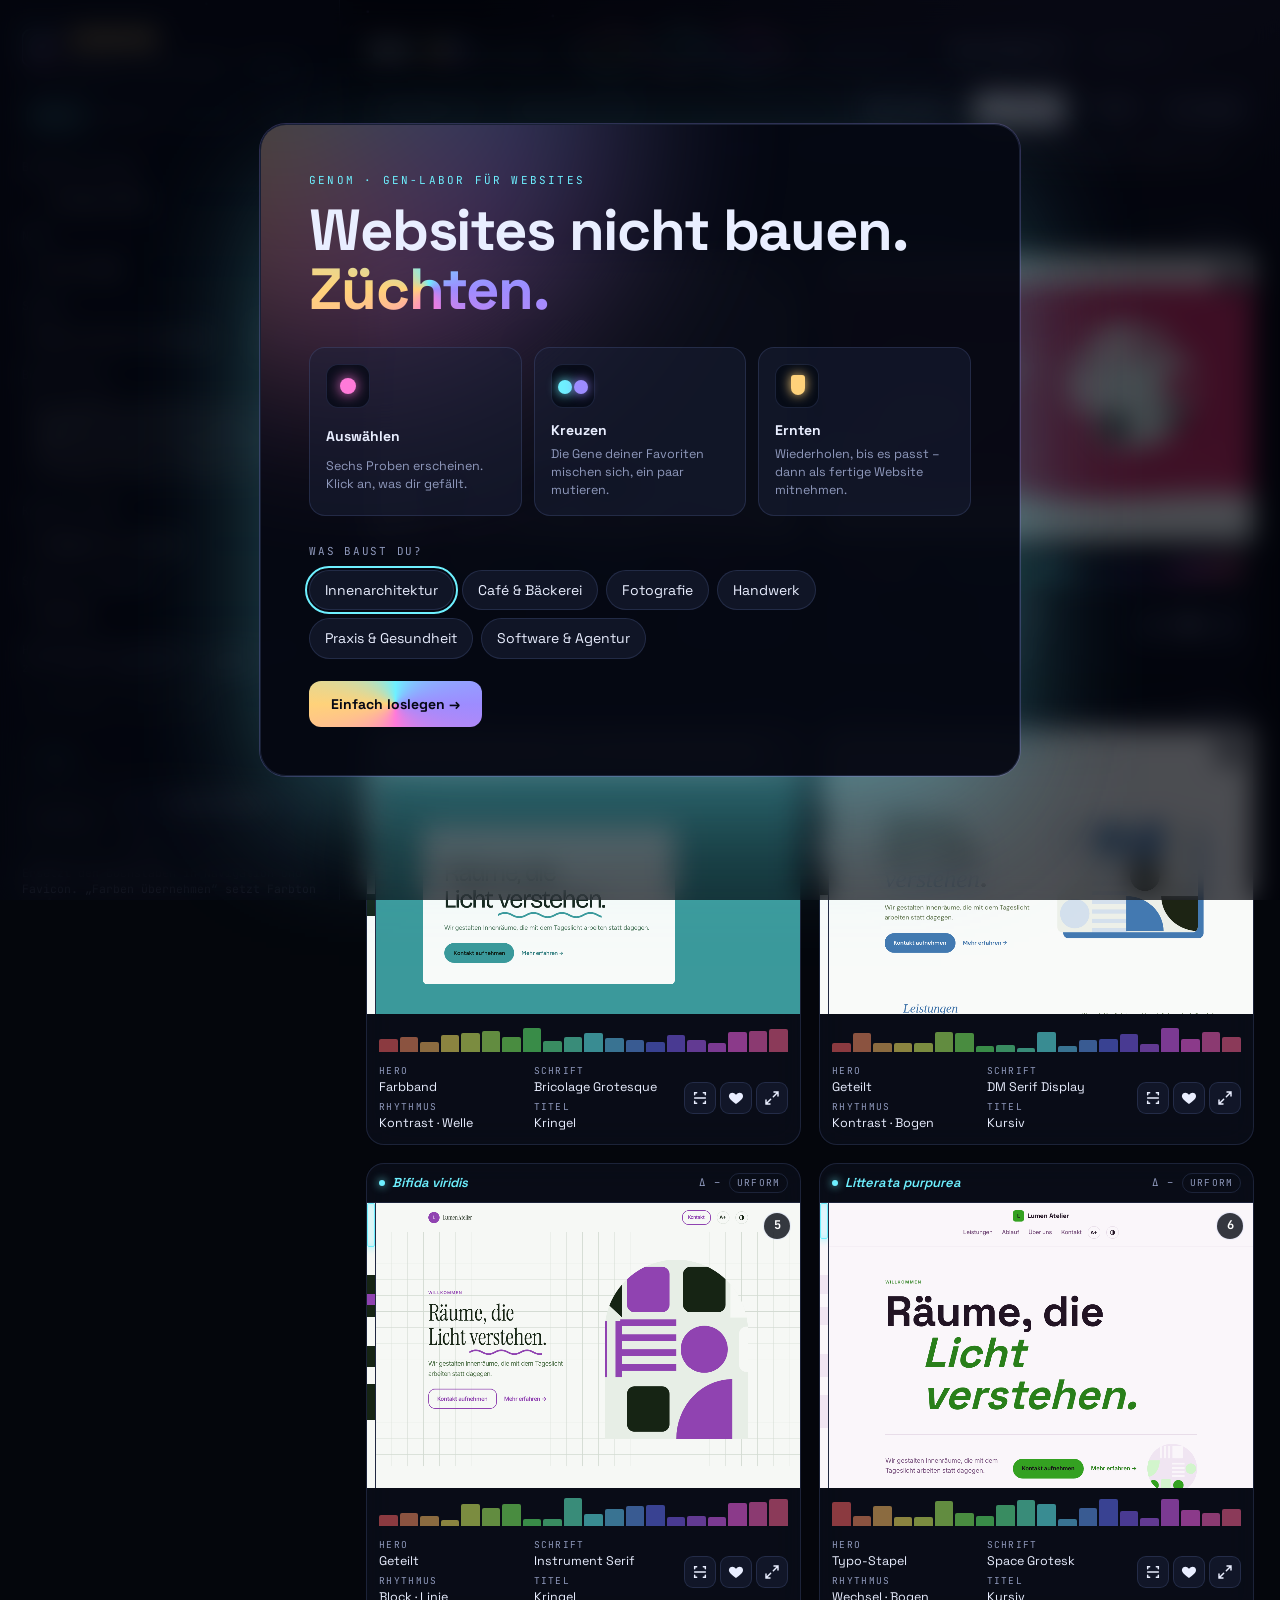
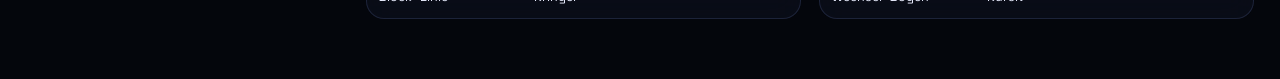
==== commit be959bfb: "Genom vorerst kostenlos - Schalter SHOP.enabled (false): keine Generationen-Grenze, Download, HTML-E" ====
--- a/genom/index.html
+++ b/genom/index.html
@@ -284,6 +284,7 @@
   .pw-active p { font-family: var(--mono); color: var(--accent); margin: 0 0 12px; }
   .paywall.unlocked .pw-orb { animation: spinA 1.2s linear infinite; opacity: .7; }
 
+  body.free-mode .pro-only, body.free-mode #pro-btn { display: none; }
   /* ===== Logo, Slogan, Geräte ===== */
   label.field span.with-btn { display: flex; gap: 6px; font-family: inherit; color: inherit; font-size: inherit; margin: 0; }
   .with-btn input { flex: 1; min-width: 0; }
@@ -496,7 +497,7 @@
         <p class="hint">Deine Lieblingsdesigns bleiben hier über alle Generationen erhalten.</p>
       </div>
       <div class="group">
-        <h2>Gen-Editor <span class="locked-badge">PRO</span></h2>
+        <h2>Gen-Editor <span class="locked-badge pro-only">PRO</span></h2>
         <div id="geneditor"></div>
       </div>
       <div class="group">
@@ -2126,8 +2127,11 @@
 }
 
 /* ---- Genom Pro: Abo, Lizenz, Paywall ---- */
-// ▼ HIER EINSTELLEN ▼  checkoutUrl = dein Zahlungslink (Stripe Payment Link oder Lemon Squeezy Checkout).
+// ▼ HIER EINSTELLEN ▼
+//   enabled:     false = alles kostenlos (keine Grenze, kein Pro-Fenster). true = 10-€-Abo mit Lizenzschlüsseln.
+//   checkoutUrl: dein Zahlungslink (Stripe Payment Link oder Lemon Squeezy Checkout), nur wenn enabled: true.
 const SHOP = {
+  enabled: false,
   price: "10 €",
   period: "/ Monat",
   checkoutUrl: "",
@@ -2156,6 +2160,7 @@
 function freeUsed() { try { return +localStorage.getItem(USE_KEY) || 0; } catch { return 0; } }
 function countUse() { try { localStorage.setItem(USE_KEY, String(freeUsed() + 1)); } catch { /* egal */ } }
 async function loadLicense() {
+  if (!SHOP.enabled) return;
   let key = null; try { key = localStorage.getItem(LIC_KEY); } catch { /* egal */ }
   if (!key) return;
   const r = await verifyLicense(key);
@@ -2164,18 +2169,22 @@
   renderPro();
 }
 /** Darf gezüchtet werden? Kostenlos bis SHOP.freeGenerations, danach Pro. */
+/** Alles frei, solange der Verkauf abgeschaltet ist – oder mit gültiger Lizenz. */
+const hasPro = () => !SHOP.enabled || pro.active;
 function canBreed() {
-  if (pro.active || freeUsed() < SHOP.freeGenerations - 1) return true;
+  if (hasPro() || freeUsed() < SHOP.freeGenerations - 1) return true;
   openPaywall(`Du hast deine ${SHOP.freeGenerations} kostenlosen Generationen genutzt.`);
   return false;
 }
 function canExport() {
-  if (pro.active) return true;
+  if (hasPro()) return true;
   openPaywall("Herunterladen und HTML-Export sind in Genom Pro enthalten.");
   return false;
 }
 function renderPro() {
   const b = $("pro-btn"), left = Math.max(0, SHOP.freeGenerations - 1 - freeUsed());
+  document.body.classList.toggle("free-mode", !SHOP.enabled);
+  if (!SHOP.enabled) { b.hidden = true; if ($("quota")) $("quota").hidden = true; return; }
   b.className = "btn pro-btn " + (pro.active ? "active" : "free");
   b.textContent = pro.active ? `PRO · bis ${new Date(pro.until).toLocaleDateString("de-DE", { day: "2-digit", month: "2-digit" })}` : `Pro freischalten · ${SHOP.price} ${SHOP.period}`;
   let q = $("quota");
@@ -2538,7 +2547,7 @@
 }
 function renderGeneEditor() {
   const el = $("geneditor");
-  if (!pro.active) {
+  if (!hasPro()) {
     el.innerHTML = `<div class="ge-lock"><span>Stelle jedes der 20 Gene deines Favoriten direkt ein – Layout, Schrift, Farben, Übergänge, Animation.</span><button class="btn" id="ge-unlock" type="button">Mit Pro freischalten</button></div>`;
     $("ge-unlock").addEventListener("click", () => openPaywall("Der Gen-Editor ist in Genom Pro enthalten."));
     renderGeneEditor.lead = -1; return;
@@ -2554,7 +2563,7 @@
 function bindGeneEditor() {
   let t;
   $("geneditor").addEventListener("input", e => {
-    const k = e.target.dataset && e.target.dataset.gene; if (k === undefined || !pro.active) return;
+    const k = e.target.dataset && e.target.dataset.gene; if (k === undefined || !hasPro()) return;
     const lead = renderGeneEditor.lead < 0 ? 0 : renderGeneEditor.lead, v = +e.target.value;
     state.pop[lead][+k] = v;
     e.target.nextElementSibling.textContent = geneValueName(+k, v);
@@ -3116,7 +3125,7 @@
   $("dev-desk").addEventListener("click", () => setDeviceView("desk"));
   $("dev-mob").addEventListener("click", () => setDeviceView("mob"));
   if (device === "mob") setDeviceView("mob");
-  if (INITIAL_HASH === "#pro") { try { localStorage.setItem(INTRO_KEY, "1"); } catch { /* egal */ } setTimeout(() => openPaywall(""), 400); }
+  if (INITIAL_HASH === "#pro" && SHOP.enabled) { try { localStorage.setItem(INTRO_KEY, "1"); } catch { /* egal */ } setTimeout(() => openPaywall(""), 400); }
   if (shared) toast("Geteiltes Genom geladen");
   else if (restored) toast(`Willkommen zurück – Generation ${state.gen}`);
 })();
